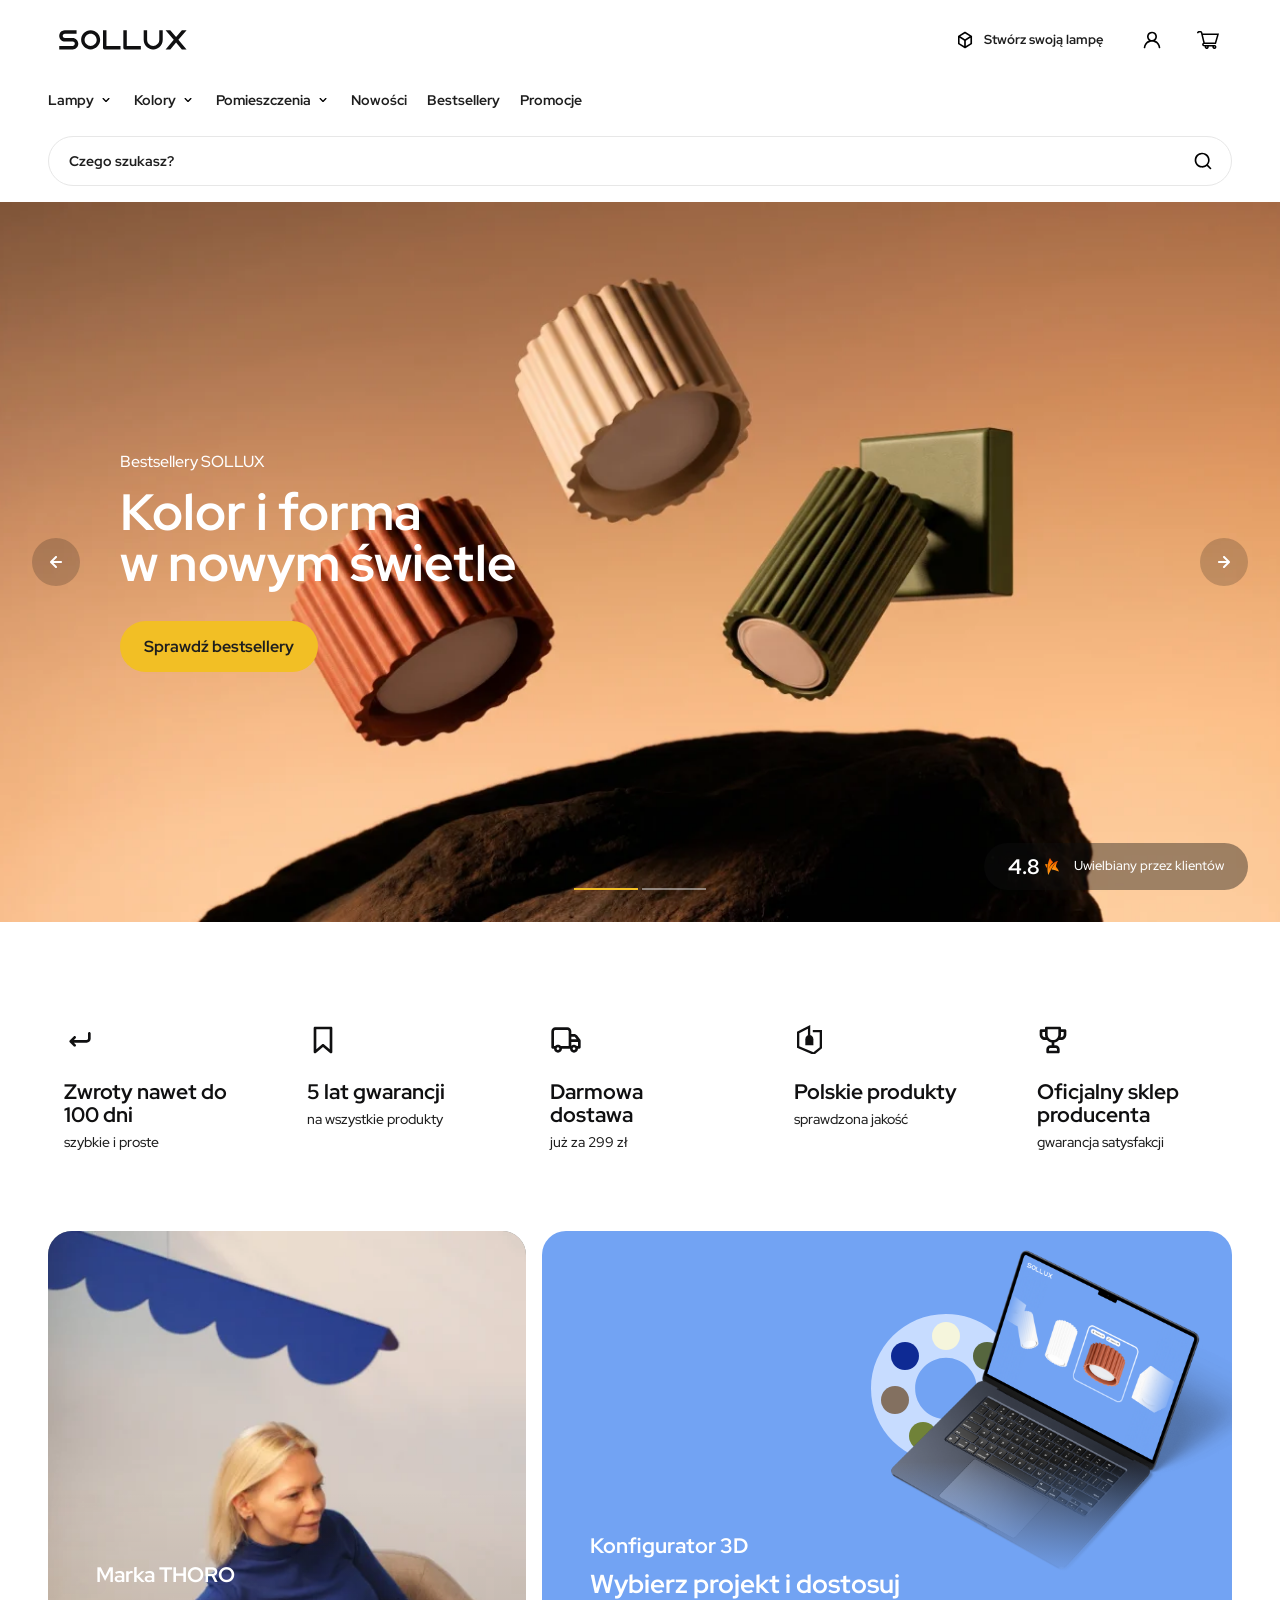
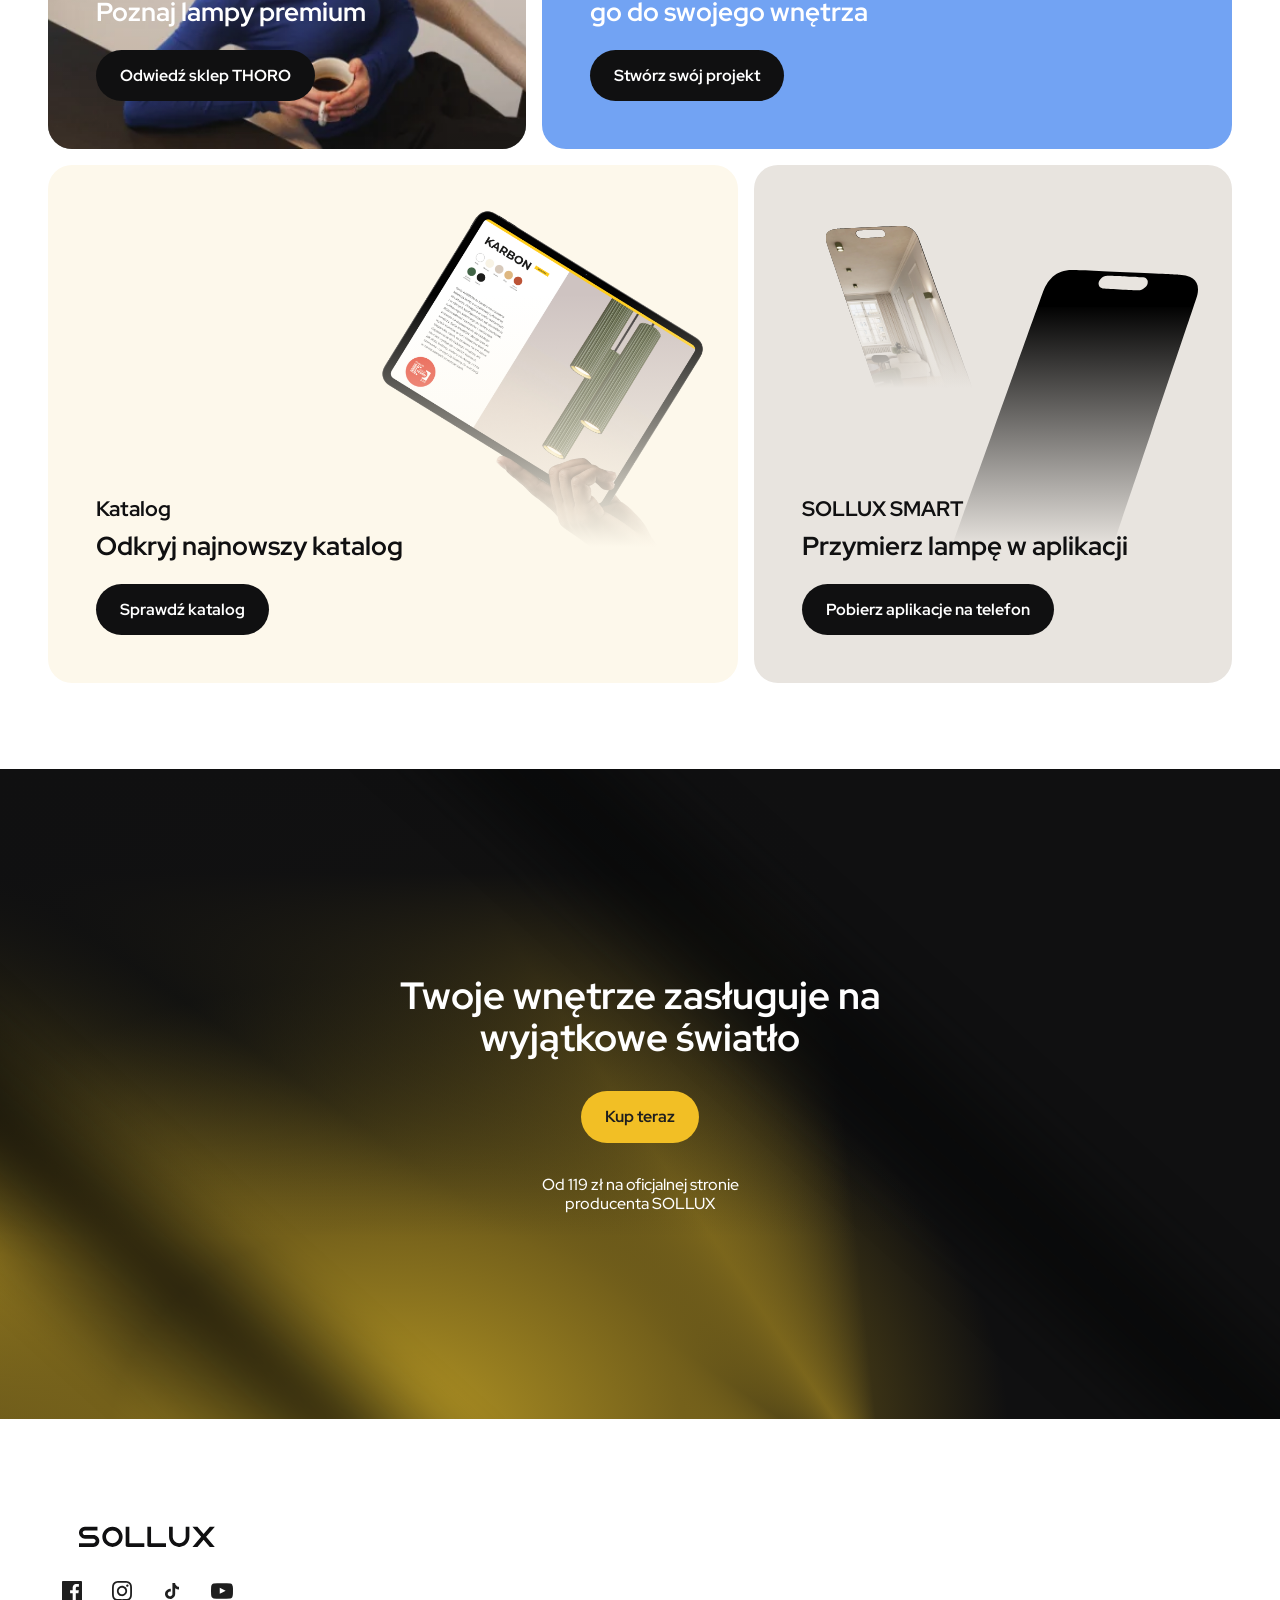
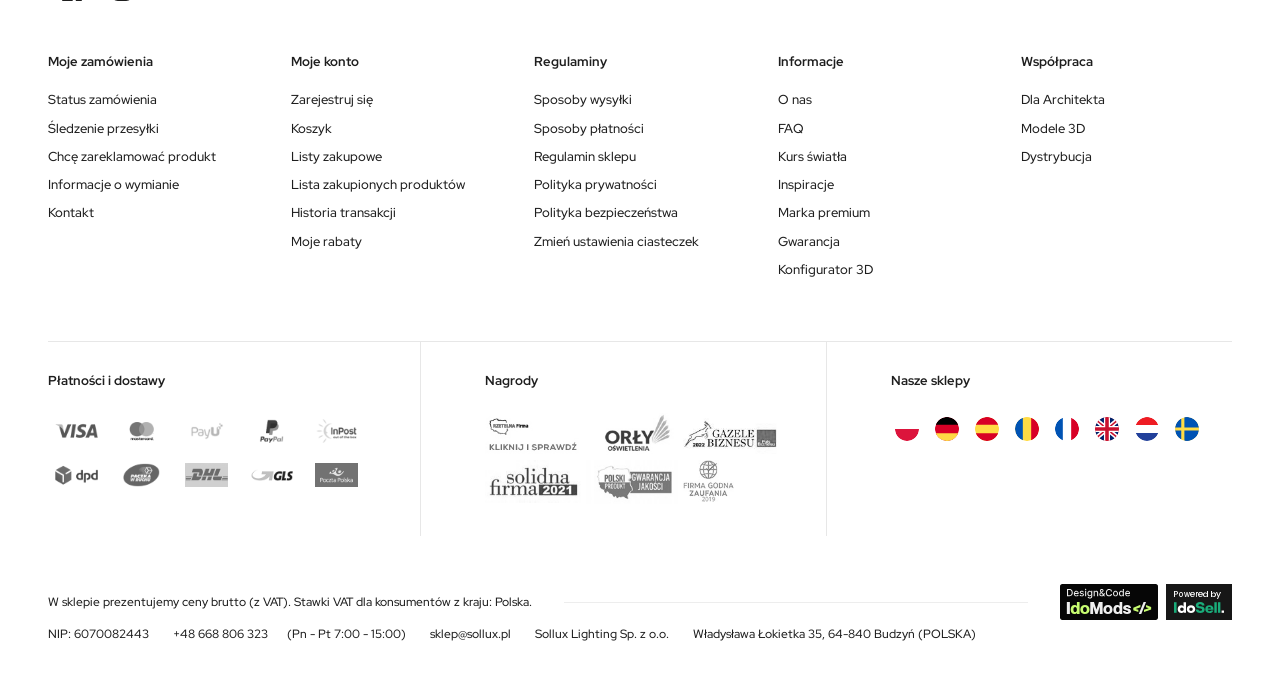
==== index.html @ 037372f9 "Implement phase 2" ====
<!doctype html>
<html lang="pl">
<head>
  <meta charset="utf-8">
  <meta name="viewport" content="width=device-width, initial-scale=1">
  <meta name="description" content="Odkryj lampy SOLLUX: kolor, forma i światło do Twojego wnętrza. Poznaj bestsellery, konfigurator 3D, najnowszy katalog i aplikację SOLLUX SMART.">
  <meta name="theme-color" content="#F2BF25">
  <link rel="icon" href="assets/icons/sollux-dark.svg" type="image/svg+xml">
  <title>SOLLUX — Kolor i forma w nowym świetle</title>
  <link rel="preload" href="assets/fonts/red-hat-display-latin.woff2" as="font" type="font/woff2" crossorigin>
  <link rel="stylesheet" href="assets/fonts/red-hat-display.css">
  <link rel="stylesheet" href="styles/tokens.css">
  <link rel="stylesheet" href="styles/main.css">
</head>
<body>
  <a class="skip-link" href="#main">Przejdź do treści</a>
  <header class="site-header" data-figma-node="1:533">
    <div class="container header-inner">
      <a class="brand" href="https://sollux.pl/" aria-label="SOLLUX — strona główna"><img src="assets/icons/sollux-light.svg" width="150" height="48" alt="" class="brand-light" loading="eager" decoding="async" data-figma-node="1:536"><img src="assets/icons/sollux-dark.svg" width="160" height="44" alt="" class="brand-dark" loading="eager" decoding="async" data-figma-node="1:712"></a>
      <nav class="primary-nav" aria-label="Nawigacja główna"><ul>
        <li><a href="https://sollux.pl/pl/menu/lampy-1727" data-destination="lamps">Lampy <span class="icon " aria-hidden="true"><img src="assets/icons/angle-down.svg" width="16" height="16" alt="" loading="eager" decoding="async" data-figma-node="1:548 1:553 1:558"></span></a></li><li><a href="https://sollux.pl/pl/menu/lampy-1727?filter_traits[21]=11086,11076,24,14336,14325,25,14303,852,23,14316,14164,768,11333,1246" data-destination="colors">Kolory <span class="icon " aria-hidden="true"><img src="assets/icons/angle-down.svg" width="16" height="16" alt="" loading="eager" decoding="async" data-figma-node="1:548 1:553 1:558"></span></a></li><li><a href="https://sollux.pl/pl/menu/pomieszczenia-160" data-destination="rooms">Pomieszczenia <span class="icon " aria-hidden="true"><img src="assets/icons/angle-down.svg" width="16" height="16" alt="" loading="eager" decoding="async" data-figma-node="1:548 1:553 1:558"></span></a></li><li><a href="https://sollux.pl/pl/menu/nowosci-188" data-destination="new">Nowości</a></li><li><a href="https://sollux.pl/pl/menu/bestsellery-827" data-destination="bestsellers">Bestsellery</a></li><li><span class="unresolved-label " data-unresolved-destination="promotions">Promocje</span></li>
      </ul></nav>
      <form class="search-form" role="search" action="https://sollux.pl/pl/search" method="get">
        <label class="visually-hidden" for="product-search">Czego szukasz?</label><input id="product-search" type="search" name="text" placeholder="Czego szukasz?" required><button type="submit" aria-label="Szukaj produktów"><span class="icon " aria-hidden="true"><img src="assets/icons/search.svg" width="20" height="20" alt="" loading="eager" decoding="async" data-figma-node="1:572"></span></button>
      </form>
      <div class="header-actions"><a href="https://sollux.pl/konfigurator" class="configurator-link" data-destination="configurator"><span class="icon " aria-hidden="true"><img src="assets/icons/configurator.svg" width="20" height="20" alt="" loading="eager" decoding="async" data-figma-node="1:576"></span><span>Stwórz swoją lampę</span></a><a href="https://sollux.pl/pl/login.html" class="utility-link" data-destination="account"><span class="icon " aria-hidden="true"><img src="assets/icons/account.svg" width="24" height="24" alt="" loading="eager" decoding="async" data-figma-node="1:580"></span><span class="visually-hidden">Moje konto</span></a><a href="https://sollux.pl/pl/basketedit.html" class="utility-link" data-destination="cart"><span class="cart-icon" aria-hidden="true"><img src="assets/icons/cart-artwork.svg" width="22.4189" height="18.965" alt="" loading="eager" decoding="async" data-figma-node="1:591"></span><span class="visually-hidden">Koszyk</span></a></div>
    </div>
  </header>
  <main id="main" tabindex="-1">
    <section class="hero" aria-labelledby="hero-title" data-figma-node="1:506">
      <picture class="hero-image"><source type="image/webp" srcset="assets/images/hero-bestsellers-480.webp 480w, assets/images/hero-bestsellers-640.webp 640w, assets/images/hero-bestsellers-960.webp 960w, assets/images/hero-bestsellers-1280.webp 1280w, assets/images/hero-bestsellers-1600.webp 1600w, assets/images/hero-bestsellers-1920.webp 1920w" sizes="100vw"><img src="assets/images/hero-bestsellers-1920.jpg" srcset="assets/images/hero-bestsellers-480.jpg 480w, assets/images/hero-bestsellers-640.jpg 640w, assets/images/hero-bestsellers-960.jpg 960w, assets/images/hero-bestsellers-1280.jpg 1280w, assets/images/hero-bestsellers-1600.jpg 1600w, assets/images/hero-bestsellers-1920.jpg 1920w" sizes="100vw" width="1920" height="1072" alt="" loading="eager" fetchpriority="high" decoding="async" data-figma-node="1:506"></picture>
      <div class="container hero-content"><p class="hero-eyebrow">Bestsellery SOLLUX</p><h1 id="hero-title">Kolor i forma<br> w nowym świetle</h1><a href="https://sollux.pl/pl/menu/bestsellery-827" class="button button-yellow" data-destination="bestsellers">Sprawdź bestsellery</a></div>
      <div class="hero-arrow hero-arrow-left" aria-hidden="true"><span class="icon " aria-hidden="true"><img src="assets/icons/arrow-left.svg" width="24" height="24" alt="" loading="eager" decoding="async" data-figma-node="1:518"></span></div><div class="hero-arrow hero-arrow-right" aria-hidden="true"><span class="icon " aria-hidden="true"><img src="assets/icons/arrow-right.svg" width="24" height="24" alt="" loading="eager" decoding="async" data-figma-node="1:515"></span></div>
      <div class="hero-progress" aria-hidden="true"><span class="active"></span><span></span></div>
      <p class="review-badge" data-figma-node="1:524"><strong>4.8</strong><span class="icon " aria-hidden="true"><img src="assets/icons/review-star.svg" width="14.1667" height="16.6667" alt="" loading="eager" decoding="async" data-figma-node="1:528"></span><span>Uwielbiany przez klientów</span></p>
    </section>
    <section class="showcase" aria-labelledby="showcase-title" data-figma-node="1:593">
      <div class="container"><h2 id="showcase-title" class="visually-hidden">Odkryj świat SOLLUX</h2><ul class="benefits" aria-label="Dlaczego SOLLUX"><li class="benefit" data-figma-node="1:596"><span class="icon benefit-icon" aria-hidden="true"><img src="assets/icons/benefit-returns.svg" width="32" height="32" alt="" loading="eager" decoding="async" data-figma-node="1:597"></span><div><h3>Zwroty nawet do 100 dni</h3><p>szybkie i proste</p></div></li>
<li class="benefit" data-figma-node="1:602"><span class="icon benefit-icon" aria-hidden="true"><img src="assets/icons/benefit-warranty.svg" width="32" height="32" alt="" loading="eager" decoding="async" data-figma-node="1:603"></span><div><h3>5 lat gwarancji</h3><p>na wszystkie produkty</p></div></li>
<li class="benefit" data-figma-node="1:608"><span class="icon benefit-icon" aria-hidden="true"><img src="assets/icons/benefit-delivery.svg" width="32" height="32" alt="" loading="eager" decoding="async" data-figma-node="1:609"></span><div><h3>Darmowa dostawa</h3><p>już za 299 zł</p></div></li>
<li class="benefit" data-figma-node="1:614"><span class="benefit-icon polish-icon" aria-hidden="true"><img src="assets/icons/benefit-polish-artwork.svg" width="25.6667" height="29.3335" alt="" loading="lazy" decoding="async" data-figma-node="1:619"></span><div><h3>Polskie produkty</h3><p>sprawdzona jakość</p></div></li>
<li class="benefit" data-figma-node="1:625"><span class="icon benefit-icon" aria-hidden="true"><img src="assets/icons/benefit-official.svg" width="32" height="32" alt="" loading="eager" decoding="async" data-figma-node="1:626"></span><div><h3>Oficjalny sklep producenta</h3><p>gwarancja satysfakcji</p></div></li></ul><div class="promo-grid"><div class="promo-row"><article class="promo-card card-thoro" data-figma-node="1:633"><div class="card-media" aria-hidden="true"><picture><source type="image/webp" srcset="assets/images/thoro-480.webp 480w, assets/images/thoro-640.webp 640w, assets/images/thoro-960.webp 960w" sizes="(min-width: 1696px) 648px, (min-width: 1200px) calc((100vw - 112px) * 0.4091), (min-width: 700px) calc((100vw - 64px) / 2), calc(100vw - 32px)"><img src="assets/images/thoro-960.jpg" srcset="assets/images/thoro-480.jpg 480w, assets/images/thoro-640.jpg 640w, assets/images/thoro-960.jpg 960w" sizes="(min-width: 1696px) 648px, (min-width: 1200px) calc((100vw - 112px) * 0.4091), (min-width: 700px) calc((100vw - 64px) / 2), calc(100vw - 32px)" width="960" height="960" alt="" loading="lazy" decoding="async" data-figma-node="1:633"></picture></div><div class="card-copy"><p class="eyebrow">Marka THORO</p><h3>Poznaj lampy premium</h3><a href="https://thoro.pl/" class="button button-dark" data-destination="thoro">Odwiedź sklep THORO</a></div></article>
<article class="promo-card card-configurator" data-figma-node="1:640"><div class="card-media" aria-hidden="true"><div class="artboard artboard-wide" data-figma-node="1:641"><div class="art-box" style="left:44.123931623931625%;top:1.9305019305019304%;width:52.13675213675214%;height:89.57528957528957%;"><div class="art-box" style="left:6.88954918032787%;top:22.01530172413793%;width:41.524180327868855%;height:43.67198275862069%;"><img src="assets/icons/configurator-palette.svg" width="202.638" height="202.638" alt="" class="art-image" loading="lazy" decoding="async" data-figma-node="1:644"></div><div class="art-box" style="left:23.797131147540988%;top:24.43318965517241%;width:7.729508196721311%;height:8.129310344827587%;border-radius:50%;background:#f5f5dc"></div><div class="art-box" style="left:35.209016393442624%;top:30.21551724137931%;width:7.729508196721311%;height:8.129310344827587%;border-radius:50%;background:#56663e"></div><div class="art-box" style="left:38.02868852459016%;top:43.20474137931035%;width:7.729508196721311%;height:8.129310344827587%;border-radius:50%;background:#3f4f8b"></div><div class="art-box" style="left:30.131147540983612%;top:53.62068965517241%;width:7.729508196721311%;height:8.129310344827587%;border-radius:50%;background:#beada3"></div><div class="art-box" style="left:17.46311475409836%;top:53.62068965517241%;width:7.729508196721311%;height:8.129310344827587%;border-radius:50%;background:#708238"></div><div class="art-box" style="left:9.563524590163935%;top:43.20474137931035%;width:7.729508196721311%;height:8.129310344827587%;border-radius:50%;background:#837060"></div><div class="art-box" style="left:12.385245901639344%;top:30.21551724137931%;width:7.729508196721311%;height:8.129310344827587%;border-radius:50%;background:#0e2a94"></div><div class="art-box" style="left:-15.777663934426231%;top:-6.465948275862068%;width:143.62909836065575%;height:113.08275862068965%;"><img src="assets/images/configurator-laptop.png" width="3000" height="2250" alt="" class="art-image" loading="lazy" decoding="async" data-figma-node="1:661"></div><div class="art-box" style="left:4.918032786885246%;top:65.73275862068965%;width:95.08196721311475%;height:34.26724137931034%;background:linear-gradient(to bottom,rgba(114,163,243,.01),#72a3f3)"></div></div></div></div><div class="card-copy"><p class="eyebrow">Konfigurator 3D</p><h3>Wybierz projekt i dostosuj<br class="desktop-break"> go do swojego wnętrza</h3><a href="https://sollux.pl/konfigurator" class="button button-dark" data-destination="configurator">Stwórz swój projekt</a></div></article></div><div class="promo-row promo-row-reversed"><article class="promo-card card-catalogue" data-figma-node="1:670"><div class="card-media" aria-hidden="true"><div class="artboard artboard-wide" data-figma-node="1:671"><div class="art-box" style="left:45.2991452991453%;top:10.424710424710424%;width:52.13675213675214%;height:89.57528957528957%;overflow:hidden"><div class="art-box" style="left:-22.131147540983605%;top:-10.344827586206897%;width:149.09180327868853%;height:117.4946120689655%;"><img src="assets/images/catalogue-tablet.png" width="4000" height="3000" alt="" class="art-image" loading="lazy" decoding="async" data-figma-node="1:672"></div><div class="art-box" style="left:4.918032786885246%;top:26.72413793103448%;width:95.08196721311475%;height:73.27586206896551%;background:linear-gradient(to bottom,rgba(253,248,235,.01),#fdf8eb)"></div></div></div></div><div class="card-copy"><p class="eyebrow">Katalog</p><h3>Odkryj najnowszy katalog</h3><a href="https://sollux-lighting.com/uploads/sollux_katalog.pdf" class="button button-dark" data-destination="catalogue">Sprawdź katalog</a></div></article>
<article class="promo-card card-smart" data-figma-node="1:680"><div class="card-media" aria-hidden="true"><div class="artboard artboard-narrow" data-figma-node="1:681 1:691"><div class="art-box" style="left:12.191358024691358%;top:13.8996138996139%;width:35.49382716049383%;height:44.5945945945946%;overflow:hidden"><div class="art-box" style="inset:2.6% 0 -25.14% 3.04%;"><div class="mirrored"><img src="assets/images/smart-phone-frame.png" width="969" height="1230" alt="" class="art-image" loading="lazy" decoding="async" data-figma-node="1:683 1:693"></div></div><div class="art-box" style="inset:4.59% 2.49% -19.05% 7.98%;"><div class="mirrored"><img src="assets/icons/smart-back-device.svg" width="205.928" height="264.39" alt="" class="art-image" loading="lazy" decoding="async" data-figma-node="1:685"></div></div><div class="art-box" style="inset:4.11% .14% -19.84% 5.76%;"><div class="mirrored"><div class="screen-mask" style="mask-image:url(assets/icons/smart-back-screen-mask.svg);mask-position:48.4824% 37.6674%;mask-size:95.149% 98.8987%"><img src="assets/images/smart-screen-back.png" width="433" height="535" alt="" class="art-image" loading="lazy" decoding="async" data-figma-node="1:689"></div></div></div><div class="art-box" style="left:0%;top:39.82683982683983%;width:100%;height:60.17316017316018%;background:linear-gradient(to bottom,rgba(232,228,223,.01),#e8e4df)"></div></div><div class="art-box" style="left:33.95061728395062%;top:18.725868725868725%;width:64.6604938271605%;height:81.27413127413128%;overflow:hidden"><div class="art-box" style="inset:9.03% 4.27% -21.22% 6.92%;"><img src="assets/images/smart-phone-frame.png" width="969" height="1230" alt="" class="art-image" loading="lazy" decoding="async" data-figma-node="1:683 1:693"></div><div class="art-box" style="inset:10.85% 8.79% -15.64% 9.2%;"><img src="assets/icons/smart-front-device.svg" width="343.613" height="441.165" alt="" class="art-image" loading="lazy" decoding="async" data-figma-node="1:695"></div><div class="art-box" style="inset:10.41% 6.76% -16.37% 7.05%;"><div class="screen-mask" style="mask-image:url(assets/icons/smart-front-screen-mask.svg);mask-position:51.5223% 37.6662%;mask-size:95.1489% 98.8987%"><img src="assets/images/smart-screen-front.png" width="723" height="893" alt="" class="art-image" loading="lazy" decoding="async" data-figma-node="1:699"></div></div><div class="art-box" style="left:3.579952267303103%;top:22.802850356294538%;width:92.12410501193318%;height:77.19714964370546%;background:linear-gradient(to bottom,rgba(232,228,223,.01),#e8e4df)"></div></div></div></div><div class="card-copy"><p class="eyebrow">SOLLUX SMART</p><h3>Przymierz lampę w aplikacji</h3><a href="https://sollux.pl/pl/blog/nie-wiesz-czy-konkretna-lampa-bedzie-pasowac-do-twojego-wnetrza-sprawdz-to-za-darmo-z-aplikacja-sollux-smart" class="button button-dark" data-destination="smart">Pobierz aplikacje na telefon</a></div></article></div></div></div>
    </section>
    <section class="light-section" aria-labelledby="light-title" data-figma-node="1:707">
      <div class="light-background" aria-hidden="true"></div>
      <div class="light-content"><h2 id="light-title">Twoje wnętrze zasługuje na<br class="desktop-break"> wyjątkowe światło</h2><a href="https://sollux.pl/pl/menu/lampy-1727" class="button button-yellow" data-destination="buy-now">Kup teraz</a><p>Od 119 zł na oficjalnej stronie<br> producenta SOLLUX</p></div>
    </section>
  </main>
  <footer class="site-footer" data-figma-node="1:708">
    <div class="footer-top container"><div class="footer-brand"><a href="https://sollux.pl/" data-destination="home"><img src="assets/icons/sollux-dark.svg" width="160" height="44" alt="SOLLUX" loading="lazy" decoding="async" data-figma-node="1:712"></a><div class="socials" aria-label="SOLLUX w mediach społecznościowych"><a href="https://www.facebook.com/solluxlighting1/" class="social-link" data-destination="facebook"><span class="icon " aria-hidden="true"><img src="assets/icons/social-facebook.svg" width="24" height="24" alt="" loading="eager" decoding="async" data-figma-node="1:722"></span></a><a href="https://www.instagram.com/sollux_lighting/" class="social-link" data-destination="instagram"><span class="icon " aria-hidden="true"><img src="assets/icons/social-instagram.svg" width="24" height="24" alt="" loading="eager" decoding="async" data-figma-node="1:725"></span></a><span class="social-link" role="img" aria-label="TikTok" data-unresolved-destination="tiktok"><span class="tiktok-icon" aria-hidden="true"><img src="assets/icons/social-tiktok-artwork.svg" width="14" height="15.9984" alt="" loading="lazy" decoding="async" data-figma-node="1:732"></span></span><a href="https://www.youtube.com/@solluxlighting6441" class="social-link" data-destination="youtube"><span class="icon " aria-hidden="true"><img src="assets/icons/social-youtube.svg" width="24" height="24" alt="" loading="eager" decoding="async" data-figma-node="1:735"></span></a></div></div><div class="footer-links"><section class="footer-group"><h2 id="footer-heading-0">Moje zamówienia</h2><ul aria-labelledby="footer-heading-0"><li><a href="https://sollux.pl/pl/order-open.html" data-destination="order-status">Status zamówienia</a></li><li><a href="https://sollux.pl/pl/order-open.html" data-destination="tracking">Śledzenie przesyłki</a></li><li><a href="https://sollux.pl/pl/rma-open.html" data-destination="complaint">Chcę zareklamować produkt</a></li><li><a href="https://sollux.pl/pl/client-orders.html?display=returns&amp;exchange=true" data-destination="exchange">Informacje o wymianie</a></li><li><a href="https://sollux.pl/pl/contact" data-destination="contact">Kontakt</a></li></ul></section>
<section class="footer-group"><h2 id="footer-heading-1">Moje konto</h2><ul aria-labelledby="footer-heading-1"><li><a href="https://sollux.pl/pl/client-new.html?register" data-destination="register">Zarejestruj się</a></li><li><a href="https://sollux.pl/pl/basketedit.html" data-destination="cart">Koszyk</a></li><li><a href="https://sollux.pl/pl/shoppinglist" data-destination="shopping-list">Listy zakupowe</a></li><li><a href="https://sollux.pl/pl/products-bought.html" data-destination="products-bought">Lista zakupionych produktów</a></li><li><a href="https://sollux.pl/pl/client-orders.html" data-destination="transactions">Historia transakcji</a></li><li><a href="https://sollux.pl/pl/client-rebate.html" data-destination="discounts">Moje rabaty</a></li></ul></section>
<section class="footer-group"><h2 id="footer-heading-2">Regulaminy</h2><ul aria-labelledby="footer-heading-2"><li><a href="https://sollux.pl/pl/delivery" data-destination="shipping">Sposoby wysyłki</a></li><li><a href="https://sollux.pl/pl/payments" data-destination="payments">Sposoby płatności</a></li><li><a href="https://sollux.pl/pl/terms" data-destination="terms">Regulamin sklepu</a></li><li><a href="https://sollux.pl/pl/privacy-and-cookie-notice" data-destination="privacy">Polityka prywatności</a></li><li><span class="unresolved-label " data-unresolved-destination="security">Polityka bezpieczeństwa</span></li><li><details class="cookie-settings"><summary>Zmień ustawienia ciasteczek</summary><div class="cookie-copy"><p>Ta strona nie zapisuje opcjonalnych plików cookie.</p><p>Informacje o plikach cookie w sklepie SOLLUX znajdziesz w <a href="https://sollux.pl/pl/privacy-and-cookie-notice" data-destination="privacy">polityce prywatności sklepu</a>.</p></div></details></li></ul></section>
<section class="footer-group"><h2 id="footer-heading-3">Informacje</h2><ul aria-labelledby="footer-heading-3"><li><a href="https://sollux-lighting.com/pl/o-firmie/" data-destination="about">O nas</a></li><li><a href="https://sollux.pl/pl/info/faq-39" data-destination="faq">FAQ</a></li><li><span class="unresolved-label " data-unresolved-destination="light-course">Kurs światła</span></li><li><a href="https://sollux.pl/pl/blog" data-destination="inspiration">Inspiracje</a></li><li><a href="https://thoro.pl/" data-destination="premium">Marka premium</a></li><li><a href="https://sollux.pl/pl/terms/gwarancja-38.html" data-destination="warranty">Gwarancja</a></li><li><a href="https://sollux.pl/konfigurator" data-destination="configurator">Konfigurator 3D</a></li></ul></section>
<section class="footer-group"><h2 id="footer-heading-4">Współpraca</h2><ul aria-labelledby="footer-heading-4"><li><a href="https://sollux-lighting.com/wspolpraca/klub-architekta/" data-destination="architect">Dla Architekta</a></li><li><a href="https://sollux.cloud.arlity.com/architect_zone/product?" data-destination="models">Modele 3D</a></li><li><a href="https://sollux-lighting.com/pl/" data-destination="distribution">Dystrybucja</a></li></ul></section></div></div>
    <div class="footer-bottom container"><section class="footer-panel"><h2>Płatności i dostawy</h2><ul class="payment-logos" aria-label="Płatności i dostawy"><li><img src="assets/images/payments/payment-01.png" width="114" height="64" alt="Visa" loading="lazy" decoding="async" data-figma-node="1:841"></li><li><img src="assets/images/payments/payment-02.png" width="114" height="64" alt="Mastercard" loading="lazy" decoding="async" data-figma-node="1:844"></li><li><img src="assets/images/payments/payment-03.png" width="114" height="64" alt="PayU" loading="lazy" decoding="async" data-figma-node="1:847"></li><li><img src="assets/images/payments/payment-04.png" width="114" height="64" alt="PayPal" loading="lazy" decoding="async" data-figma-node="1:850"></li><li><img src="assets/images/payments/payment-05.png" width="114" height="64" alt="InPost" loading="lazy" decoding="async" data-figma-node="1:853"></li><li><img src="assets/images/payments/payment-06.png" width="114" height="64" alt="DPD" loading="lazy" decoding="async" data-figma-node="1:856"></li><li><img src="assets/images/payments/payment-07.png" width="114" height="64" alt="Paczka w Ruchu" loading="lazy" decoding="async" data-figma-node="1:859"></li><li><img src="assets/images/payments/payment-08.png" width="114" height="64" alt="DHL" loading="lazy" decoding="async" data-figma-node="1:862"></li><li><img src="assets/images/payments/payment-09.png" width="114" height="64" alt="GLS" loading="lazy" decoding="async" data-figma-node="1:865"></li><li><img src="assets/images/payments/payment-10.png" width="114" height="64" alt="Poczta Polska" loading="lazy" decoding="async" data-figma-node="1:868"></li></ul></section><section class="footer-panel"><h2>Nagrody</h2><ul class="award-logos" aria-label="Nagrody i wyróżnienia"><li><img src="assets/images/awards/dg-icon.png" width="148" height="69" alt="Rzetelna Firma" loading="lazy" decoding="async" data-figma-node="1:872"></li><li><img src="assets/images/awards/orly-oswietlenia.png" width="145" height="66" alt="Orły Oświetlenia" loading="lazy" decoding="async" data-figma-node="1:873"></li><li><img src="assets/images/awards/e-gazele-biznesu.png" width="145" height="66" alt="Gazele Biznesu" loading="lazy" decoding="async" data-figma-node="1:874"></li><li><img src="assets/images/awards/solidna-firma.png" width="145" height="66" alt="Solidna Firma" loading="lazy" decoding="async" data-figma-node="1:875"></li><li><img src="assets/images/awards/polska-gwarancja-jakosci.png" width="145" height="66" alt="Polska Gwarancja Jakości" loading="lazy" decoding="async" data-figma-node="1:876"></li><li><img src="assets/images/awards/firma-godna-zaufania.png" width="79" height="66" alt="Firma Godna Zaufania" loading="lazy" decoding="async" data-figma-node="1:877"></li></ul></section><section class="footer-panel"><h2>Nasze sklepy</h2><ul class="country-flags" aria-label="Sklepy SOLLUX w Europie"><li><a href="https://sollux.pl/" class="country-link" data-destination="shop-pl"><img src="assets/icons/flags/flag-01.svg" width="24" height="24" alt="Polska" loading="lazy" decoding="async" data-figma-node="1:883"></a></li><li><a href="https://sollux-lampen.de/" class="country-link" data-destination="shop-de"><img src="assets/icons/flags/flag-02.svg" width="24" height="24" alt="Deutschland" loading="lazy" decoding="async" data-figma-node="1:888"></a></li><li><a href="https://sollux-lamparas.es/" class="country-link" data-destination="shop-es"><img src="assets/icons/flags/flag-03.svg" width="24" height="24" alt="España" loading="lazy" decoding="async" data-figma-node="1:895"></a></li><li><a href="https://sollux-lampi.ro/" class="country-link" data-destination="shop-ro"><img src="assets/icons/flags/flag-04.svg" width="24" height="24" alt="România" loading="lazy" decoding="async" data-figma-node="1:902"></a></li><li><a href="https://sollux.fr/" class="country-link" data-destination="shop-fr"><img src="assets/icons/flags/flag-05.svg" width="24" height="24" alt="France" loading="lazy" decoding="async" data-figma-node="1:908"></a></li><li><a href="https://sollux-lamps.co.uk/" class="country-link" data-destination="shop-gb"><img src="assets/icons/flags/flag-06.svg" width="24" height="24" alt="United Kingdom" loading="lazy" decoding="async" data-figma-node="1:914"></a></li><li><a href="https://sollux-lampen.nl/" class="country-link" data-destination="shop-nl"><img src="assets/icons/flags/flag-07.svg" width="24" height="24" alt="Nederland" loading="lazy" decoding="async" data-figma-node="1:934"></a></li><li><a href="https://sollux-lampor.se/" class="country-link" data-destination="shop-se"><img src="assets/icons/flags/flag-08.svg" width="24" height="24" alt="Sverige" loading="lazy" decoding="async" data-figma-node="1:940"></a></li></ul></section></div>
    <div class="footer-caption container"><div class="vat-row"><p>W sklepie prezentujemy ceny brutto (z VAT). Stawki VAT dla konsumentów z kraju: Polska.</p><span class="caption-rule" aria-hidden="true"><img src="assets/icons/footer-divider.svg" width="891" height="1" alt="" loading="lazy" decoding="async" data-figma-node="1:950"></span><div class="partner-marks"><img src="assets/icons/partner-idomods.svg" width="98" height="36" alt="Design &amp; Code — IdoMods" loading="lazy" decoding="async" data-figma-node="1:952"><span class="idosell-mark" role="img" aria-label="Powered by IdoSell" data-figma-node="1:967"><span aria-hidden="true"><div class="art-box" style="inset:0 -0.28% 0 0.4%;"><img src="assets/icons/partner-idosell-part-01.svg" width="65.9214" height="36" alt="" class="art-image" loading="lazy" decoding="async" data-figma-node="1:968"></div><div class="art-box" style="inset:19.76% 81.37% 64.58% 12.55%;"><img src="assets/icons/partner-idosell-part-02.svg" width="4.01496" height="5.63516" alt="" class="art-image" loading="lazy" decoding="async" data-figma-node="1:969"></div><div class="art-box" style="inset:22.8% 73.68% 64.38% 19.28%;"><img src="assets/icons/partner-idosell-part-03.svg" width="4.643" height="4.61347" alt="" class="art-image" loading="lazy" decoding="async" data-figma-node="1:970"></div><div class="art-box" style="inset:23.01% 63.26% 64.58% 26.66%;"><img src="assets/icons/partner-idosell-part-04.svg" width="6.65004" height="4.4676" alt="" class="art-image" loading="lazy" decoding="async" data-figma-node="1:971"></div><div class="art-box" style="inset:22.8% 56.12% 64.38% 37.08%;"><img src="assets/icons/partner-idosell-part-05.svg" width="4.48533" height="4.61347" alt="" class="art-image" loading="lazy" decoding="async" data-figma-node="1:972"></div><div class="art-box" style="inset:22.8% 51.48% 64.58% 45.03%;"><img src="assets/icons/partner-idosell-part-06.svg" width="2.30546" height="4.54057" alt="" class="art-image" loading="lazy" decoding="async" data-figma-node="1:973"></div><div class="art-box" style="inset:22.8% 44.09% 64.38% 49.11%;"><img src="assets/icons/partner-idosell-part-07.svg" width="4.48621" height="4.61347" alt="" class="art-image" loading="lazy" decoding="async" data-figma-node="1:974"></div><div class="art-box" style="inset:18.75% 36.33% 64.38% 56.58%;"><img src="assets/icons/partner-idosell-part-08.svg" width="4.67597" height="6.07293" alt="" class="art-image" loading="lazy" decoding="async" data-figma-node="1:975"></div><div class="art-box" style="inset:18.75% 24.63% 64.38% 68.29%;"><img src="assets/icons/partner-idosell-part-09.svg" width="4.66795" height="6.07293" alt="" class="art-image" loading="lazy" decoding="async" data-figma-node="1:976"></div><div class="art-box" style="inset:23.01% 17.26% 58.75% 75.71%;"><img src="assets/icons/partner-idosell-part-10.svg" width="4.63499" height="6.56757" alt="" class="art-image" loading="lazy" decoding="async" data-figma-node="1:977"></div><div class="art-box" style="inset:48.75% 11.58% 18.74% 12.55%;mask-image:url(assets/icons/partner-idosell-wordmark-mask.svg);mask-repeat:no-repeat;mask-position:0 -.002px;mask-size:50.073px 11.7px"><img src="assets/icons/partner-idosell-wordmark.svg" width="50.0727" height="11.702" alt="" class="art-image" loading="lazy" decoding="async" data-figma-node="1:981"></div></span></span></div></div><address class="shop-contact"><span>NIP: 6070082443</span><span><a href="tel:+48668806323" data-destination="phone">+48 668 806 323</a> <span class="opening-hours">(Pn - Pt 7:00 - 15:00)</span></span><a href="mailto:sklep@sollux.pl" data-destination="email">sklep@sollux.pl</a><span>Sollux Lighting Sp. z o.o.</span><span>Władysława Łokietka 35, 64-840 Budzyń (POLSKA)</span></address></div>
  </footer>
</body>
</html>
---- assets/fonts/red-hat-display.css ----
/* latin-ext */
@font-face {
  font-family: 'Red Hat Display';
  font-style: normal;
  font-weight: 500;
  font-display: swap;
  src: url(./red-hat-display-latin-ext.woff2) format('woff2');
  unicode-range: U+0100-02BA, U+02BD-02C5, U+02C7-02CC, U+02CE-02D7, U+02DD-02FF, U+0304, U+0308, U+0329, U+1D00-1DBF, U+1E00-1E9F, U+1EF2-1EFF, U+2020, U+20A0-20AB, U+20AD-20C4, U+2113, U+2C60-2C7F, U+A720-A7FF;
}
/* latin */
@font-face {
  font-family: 'Red Hat Display';
  font-style: normal;
  font-weight: 500;
  font-display: swap;
  src: url(./red-hat-display-latin.woff2) format('woff2');
  unicode-range: U+0000-00FF, U+0131, U+0152-0153, U+02BB-02BC, U+02C6, U+02DA, U+02DC, U+0304, U+0308, U+0329, U+2000-206F, U+20AC, U+2122, U+2191, U+2193, U+2212, U+2215, U+FEFF, U+FFFD;
}
/* latin-ext */
@font-face {
  font-family: 'Red Hat Display';
  font-style: normal;
  font-weight: 700;
  font-display: swap;
  src: url(./red-hat-display-latin-ext.woff2) format('woff2');
  unicode-range: U+0100-02BA, U+02BD-02C5, U+02C7-02CC, U+02CE-02D7, U+02DD-02FF, U+0304, U+0308, U+0329, U+1D00-1DBF, U+1E00-1E9F, U+1EF2-1EFF, U+2020, U+20A0-20AB, U+20AD-20C4, U+2113, U+2C60-2C7F, U+A720-A7FF;
}
/* latin */
@font-face {
  font-family: 'Red Hat Display';
  font-style: normal;
  font-weight: 700;
  font-display: swap;
  src: url(./red-hat-display-latin.woff2) format('woff2');
  unicode-range: U+0000-00FF, U+0131, U+0152-0153, U+02BB-02BC, U+02C6, U+02DA, U+02DC, U+0304, U+0308, U+0329, U+2000-206F, U+20AC, U+2122, U+2191, U+2193, U+2212, U+2215, U+FEFF, U+FFFD;
}
---- styles/tokens.css ----
:root {
  --color-yellow: #f2bf25;
  --color-ink: #101011;
  --color-text: #1e1e1e;
  --color-hover: #4a4a4a;
  --color-border: #e7e7e7;
  --color-blue: #72a3f3;
  --color-cream: #fdf8eb;
  --color-neutral: #e8e4df;
  --content-max: 100rem;
  --gutter: 1rem;
  --radius-card: 1.5rem;
  --font-family: 'Red Hat Display', Arial, sans-serif;
  --motion-button: 200ms;
  --motion-header: 250ms;
  --motion-card: 500ms;
  --motion-crossfade: 600ms;
  --motion-image: 800ms;
  --motion-cycle: 3000ms;
  --ease-standard: cubic-bezier(0.4, 0, 0.2, 1);
}
@media (min-width: 700px) { :root { --gutter: 1.5rem; } }
@media (min-width: 1200px) { :root { --gutter: 3rem; } }
---- styles/main.css ----
*, *::before, *::after { box-sizing: border-box; }
html { color-scheme: light; }
body { margin: 0; background: white; color: var(--color-text); font-family: var(--font-family); font-weight: 500; }
h1, h2, h3, p { margin: 0; }
ul { margin: 0; padding: 0; list-style: none; }
a { color: inherit; text-decoration: none; }
button, input { font: inherit; color: inherit; }
button { cursor: pointer; }
img { display: block; max-width: 100%; }
button, input, summary, a { -webkit-tap-highlight-color: transparent; }
:focus-visible { outline: 3px solid #1762b2; outline-offset: 5px; }
main:focus { outline: none; }
.container { width: min(var(--content-max), calc(100% - var(--gutter) * 2)); margin-inline: auto; }
.visually-hidden { position: absolute; width: 1px; height: 1px; margin: -1px; padding: 0; overflow: hidden; clip-path: inset(50%); white-space: nowrap; border: 0; }
.skip-link { position: fixed; z-index: 10; top: 1rem; left: 1rem; padding: 1rem; background: white; color: var(--color-ink); transform: translateY(-200%); }
.skip-link:focus { transform: translateY(0); }
.icon { display: inline-flex; width: 24px; height: 24px; flex: none; align-items: center; justify-content: center; }
.icon img { width: auto; height: auto; max-height: 100%; }
.button { display: inline-flex; align-items: center; justify-content: center; width: fit-content; max-width: 100%; padding: 16px 24px; border-radius: 100px; font-size: 16px; font-weight: 700; line-height: 1.2; text-align: center; }
.button-yellow { color: var(--color-text); background: var(--color-yellow); }
.button-dark { color: white; background: var(--color-ink); }

/* Navigation stays available without JavaScript. Disclosure behavior is Phase 3. */
.site-header { min-height: 84px; padding-block: 16px; background: white; }
.header-inner { display: flex; align-items: center; justify-content: space-between; flex-wrap: wrap; gap: 16px; }
.brand { display: block; flex: none; width: 120px; }
.brand img { width: 100%; height: auto; }
.brand-light { display: none; }
.header-actions { display: flex; align-items: center; gap: 8px; }
.utility-link, .social-link { display: inline-flex; align-items: center; justify-content: center; width: 48px; height: 48px; flex: none; border-radius: 50%; }
.header-actions .icon, .search-form .icon { width: 20px; height: 20px; }
.header-actions .icon img, .cart-icon img, .search-form .icon img { filter: brightness(0); }
.cart-icon { display: flex; align-items: center; justify-content: center; width: 24px; height: 24px; mask-image: url(../assets/icons/cart-mask.svg); mask-repeat: no-repeat; mask-position: center; mask-size: 100% 100%; }
.cart-icon img { width: auto; height: auto; }
.configurator-link { display: none; align-items: center; gap: 9px; padding: 11px 16px; border-radius: 100px; font-size: 13px; font-weight: 700; line-height: 1.1; white-space: nowrap; }
.primary-nav { order: 3; width: 100%; }
.primary-nav ul { display: flex; flex-wrap: wrap; align-items: center; gap: 8px 20px; }
.primary-nav a, .primary-nav .unresolved-label { display: inline-flex; align-items: center; min-height: 40px; gap: 4px; font-size: 14px; font-weight: 700; line-height: 1.2; }
.primary-nav .icon { width: 16px; height: 16px; }
.primary-nav .icon img { filter: brightness(0); }
.search-form { order: 4; display: flex; flex: 1 0 100%; align-items: center; border: 1px solid var(--color-border); border-radius: 100px; padding-inline: 20px 8px; }
.search-form input { min-width: 0; width: 100%; height: 48px; padding: 0; border: 0; background: transparent; font-size: 14px; font-weight: 700; }
.search-form input::placeholder { color: inherit; opacity: 1; }
.search-form button { display: flex; flex: none; align-items: center; justify-content: center; width: 40px; height: 40px; border: 0; background: transparent; border-radius: 50%; }
.search-form:focus-within { outline: 2px solid #1762b2; outline-offset: 3px; }
.search-form input:focus-visible { outline: none; }
.unresolved-label { cursor: default; }

/* First slide is complete static content; no script is required to see or use it. */
.hero { position: relative; display: flex; flex-direction: column; background: #a86b43; color: white; }
.hero-image { display: block; width: 100%; aspect-ratio: 16 / 9; }
.hero-image img { width: 100%; height: 100%; object-fit: cover; object-position: center; }
.hero-content { position: relative; padding-block: 32px 40px; }
.hero-eyebrow { margin-bottom: 16px; font-size: 16px; line-height: 1.2; }
.hero h1 { margin-bottom: 32px; font-size: clamp(32px, 4vw, 56px); line-height: 1; font-weight: 700; }
.hero-arrow, .hero-progress { display: none; }
.review-badge { display: flex; align-items: center; align-self: flex-start; gap: 12px; margin: 0 var(--gutter) 24px; border-radius: 100px; padding: 12px 24px; background: rgb(16 16 17 / 40%); font-size: 13px; line-height: 1.1; }
.review-badge strong { font-size: 21px; }
.review-badge .icon { width: 20px; height: 20px; margin-left: -10px; }

.showcase { padding-block: 48px; }
.benefits { display: grid; grid-template-columns: minmax(0, 1fr); gap: 24px; margin-bottom: 40px; }
.benefit { display: flex; align-items: flex-start; gap: 20px; padding: 8px; }
.benefit .benefit-icon { width: 32px; height: 32px; }
.benefit h3 { margin-bottom: 8px; color: var(--color-ink); font-size: 18px; line-height: 1.1; }
.benefit p { font-size: 14px; line-height: 1.2; }
.polish-icon { position: relative; display: block; flex: none; }
.polish-icon img { position: absolute; top: 4.17%; left: 9.9%; width: 80.2%; height: auto; mask-image: url(../assets/icons/benefit-polish-mask.svg); mask-repeat: no-repeat; mask-size: 100% 100%; }
.promo-grid, .promo-row { display: grid; grid-template-columns: minmax(0, 1fr); gap: 16px; min-width: 0; }
.promo-card { position: relative; display: flex; align-items: flex-end; min-width: 0; min-height: 420px; overflow: hidden; border-radius: var(--radius-card); isolation: isolate; }
.card-thoro { color: white; background: #7f8584; }
.card-configurator { color: white; background: var(--color-blue); }
.card-catalogue { color: var(--color-ink); background: var(--color-cream); }
.card-smart { color: var(--color-ink); background: var(--color-neutral); }
.card-media { position: absolute; inset: 0; z-index: -1; overflow: hidden; pointer-events: none; }
.card-thoro .card-media::after { content: ''; position: absolute; inset: 50% 0 0; background: linear-gradient(transparent, rgb(0 0 0 / 15%)); }
.card-thoro picture, .card-thoro picture img { width: 100%; height: 100%; }
.card-thoro picture img { object-fit: cover; }
.card-copy { width: 100%; padding: 28px; }
.eyebrow { margin-bottom: 12px; font-size: 18px; font-weight: 700; line-height: 1.1; }
.card-copy h3 { margin-bottom: 24px; font-size: clamp(25px, 2vw, 32px); line-height: 1.1; }
.desktop-break { display: none; }
.artboard { position: absolute; top: 0; left: 0; width: 100%; }
.artboard-wide { aspect-ratio: 936 / 518; }
.artboard-narrow { aspect-ratio: 648 / 518; }
.art-box { position: absolute; }
.art-image { width: 100%; height: 100%; max-width: none; object-fit: fill; }
.mirrored { width: 100%; height: 100%; transform: scaleX(-1); }
.screen-mask { width: 100%; height: 100%; mask-repeat: no-repeat; mask-mode: luminance; }

/* Static procedural fallback. The real-time shader is reserved for Phase 5. */
.light-section { position: relative; display: grid; place-items: center; min-height: 480px; padding: 72px 24px; isolation: isolate; overflow: hidden; background: var(--color-ink); color: white; text-align: center; }
.light-background { position: absolute; z-index: -1; inset: 0; background: linear-gradient(#101011 0%, rgb(16 16 17 / 99%) 16%, transparent 72%), radial-gradient(ellipse at 31% 103%, #b49624 0, #75611b 23%, transparent 49%), conic-gradient(from 217deg at 69% 111%, #9c8020, #18170f 14deg, #8f7621 33deg, #282515 46deg, #a18421 68deg, #16160f 88deg, #856e1e 109deg, #101011 137deg); }
.light-background::after { content: ''; position: absolute; inset: -6%; background: linear-gradient(42deg, transparent 12%, rgb(6 7 7 / 72%) 20%, transparent 26%, transparent 55%, rgb(6 7 7 / 75%) 61%, transparent 68%); filter: blur(18px); }
.light-content { position: relative; max-width: 760px; }
.light-content h2 { margin-bottom: 32px; font-size: clamp(30px, 3vw, 48px); line-height: 1.1; }
.light-content p { margin-top: 32px; font-size: 16px; line-height: 1.2; }

.footer-top { display: grid; gap: 40px; padding-block: 48px; }
.footer-brand { width: 198px; }
.footer-brand > a { display: block; width: 160px; margin-inline: auto; }
.footer-brand > a img { height: auto; }
.socials { display: flex; gap: 2px; margin-top: 8px; }
.tiktok-icon { display: inline-flex; align-items: center; justify-content: center; width: 24px; height: 24px; }
.tiktok-icon img { mask-image: url(../assets/icons/social-tiktok-mask.svg); mask-size: 100% 100%; mask-repeat: no-repeat; }
.footer-links { display: grid; grid-template-columns: minmax(0, 1fr); gap: 32px; }
.site-footer h2 { font-size: 13px; line-height: 1.1; font-weight: 700; }
.footer-group h2 { margin-bottom: 24px; }
.footer-group li { font-size: 13px; line-height: 1.1; }
.footer-group li + li { margin-top: 14px; }
.footer-group a, .footer-group .unresolved-label, .cookie-settings summary { display: inline-block; padding-block: 2px; }
.footer-group a:hover, .shop-contact a:hover { text-decoration: underline; text-underline-offset: 4px; }
.cookie-settings summary { cursor: pointer; list-style: none; }
.cookie-settings summary::-webkit-details-marker { display: none; }
.cookie-copy { max-width: 230px; margin-top: 8px; padding: 12px; border: 1px solid var(--color-border); border-radius: 8px; line-height: 1.5; }
.cookie-copy p + p { margin-top: 8px; }
.cookie-copy a { text-decoration: underline; }
.footer-bottom { display: grid; border-top: 1px solid var(--color-border); }
.footer-panel { padding-block: 32px; }
.footer-panel + .footer-panel { border-top: 1px solid var(--color-border); }
.footer-panel h2 { margin-bottom: 24px; }
.payment-logos { display: flex; flex-wrap: wrap; align-content: center; gap: 8px; max-width: 317px; }
.payment-logos li { padding: 6px 7px; border-radius: 4px; }
.payment-logos img { width: 43px; height: 24px; object-fit: cover; }
.award-logos { display: flex; flex-wrap: wrap; align-items: flex-start; gap: 3px; max-width: 294px; }
.award-logos li { flex: none; }
.award-logos img { width: 96px; height: auto; }
.award-logos li:nth-child(3) img { width: 94px; }
.award-logos li:last-child img { width: 51px; }
.country-flags { display: flex; flex-wrap: wrap; gap: 8px; }
.country-link { display: flex; align-items: center; justify-content: center; width: 32px; height: 32px; border-radius: 50%; }
.country-link img { width: 24px; height: 24px; border-radius: 50%; }
.footer-caption { padding-block: 32px; font-size: 12px; line-height: 1.1; }
.vat-row { display: flex; flex-wrap: wrap; align-items: center; gap: 24px 32px; margin-bottom: 8px; }
.caption-rule { display: none; flex: 1; min-width: 20px; height: 1px; overflow: hidden; }
.caption-rule img { width: 100%; height: 1px; }
.partner-marks { display: flex; align-items: center; gap: 8px; }
.partner-marks > img { flex: none; width: 98px; height: 36px; }
.idosell-mark { position: relative; display: block; flex: none; width: 66px; height: 36px; overflow: hidden; }
.shop-contact { display: flex; flex-wrap: wrap; align-items: center; gap: 12px 24px; font-style: normal; }
.opening-hours { display: inline-block; margin-left: 16px; }

@media (min-width: 600px) {
  .configurator-link { display: inline-flex; }
  .brand { width: 150px; }
  .benefits { grid-template-columns: repeat(2, minmax(0, 1fr)); }
  .footer-links { grid-template-columns: repeat(2, minmax(0, 1fr)); }
}
@media (min-width: 700px) {
  .promo-row { grid-template-columns: repeat(2, minmax(0, 1fr)); }
  .showcase { padding-block: 64px; }
  .promo-card { min-height: 440px; }
  .footer-links { grid-template-columns: repeat(3, minmax(0, 1fr)); }
}
@media (min-width: 900px) {
  .hero { min-height: 640px; height: 56.25vw; max-height: 1080px; justify-content: center; }
  .hero-image { position: absolute; inset: 0; height: 100%; aspect-ratio: auto; }
  .hero-content { padding: 64px 72px; }
  .hero-arrow { display: flex; align-items: center; justify-content: center; position: absolute; top: calc(50% - 24px); width: 48px; height: 48px; border-radius: 50%; background: rgb(16 16 17 / 20%); }
  .hero-arrow-left { left: 32px; }
  .hero-arrow-right { right: 32px; }
  .hero-arrow .icon img { filter: brightness(0) invert(1); }
  .hero-progress { display: flex; gap: 4px; position: absolute; bottom: 32px; left: 50%; transform: translateX(-50%); }
  .hero-progress span { width: 64px; height: 2px; background: rgb(231 231 231 / 50%); }
  .hero-progress .active { background: var(--color-yellow); }
  .review-badge { position: absolute; right: 32px; bottom: 32px; margin: 0; }
  .benefits { grid-template-columns: repeat(3, minmax(0, 1fr)); }
  .light-section { min-height: 600px; }
  .footer-bottom { grid-template-columns: repeat(3, minmax(0, 1fr)); gap: 32px; padding-bottom: 16px; }
  .footer-panel { min-height: 191px; padding: 32px; }
  .footer-panel:first-child { padding-left: 0; }
  .footer-panel + .footer-panel { border-top: 0; }
  .footer-panel:not(:last-child) { border-right: 1px solid var(--color-border); }
  .footer-panel:last-child { padding-right: 0; }
  .caption-rule { display: block; }
}
@media (min-width: 1200px) {
  .showcase { padding-block: 86px; }
  .benefits { grid-template-columns: repeat(5, minmax(0, 1fr)); gap: 32px; margin-bottom: 64px; }
  .benefit { display: flex; flex-direction: column; gap: 24px; padding: 16px; }
  .benefit h3 { font-size: 21px; }
  /* Source widths are 648 / 936 after subtracting the single 16px row gap. */
  .promo-row { grid-template-columns: minmax(0, 648fr) minmax(0, 936fr); }
  .promo-row-reversed { grid-template-columns: minmax(0, 936fr) minmax(0, 648fr); }
  .promo-card { min-height: 518px; }
  .card-copy { padding: 48px; }
  .eyebrow { font-size: 21px; }
  .light-section { height: 43.489583vw; min-height: 650px; max-height: 835px; }
  .desktop-break { display: initial; }
  .footer-top { padding-block: 96px 64px; min-height: 380px; }
  .footer-links { grid-template-columns: repeat(5, minmax(0, 1fr)); }
  .footer-group { min-width: 0; }
  .footer-group a, .footer-group .unresolved-label, .cookie-settings summary { padding: 0; }
  .footer-group li { white-space: nowrap; }
  .cookie-copy { white-space: normal; }
  .vat-row { flex-wrap: nowrap; }
}
@media (min-width: 1600px) {
  .hero-content { padding-inline: 0; }
  .footer-top { grid-template-columns: 198px max-content; justify-content: space-between; gap: 48px; }
  .footer-links { display: flex; gap: 96px; }
  .site-header { position: absolute; top: 0; left: 0; z-index: 2; width: 100%; color: white; background: transparent; }
  .header-inner { flex-wrap: nowrap; gap: 32px; }
  .brand-light { display: block; }
  .brand-dark { display: none; }
  .primary-nav { order: initial; width: auto; flex: none; margin-left: 32px; }
  .primary-nav ul { flex-wrap: nowrap; gap: 32px; }
  .primary-nav .icon img, .header-actions .icon img, .cart-icon img, .search-form .icon img { filter: brightness(0) invert(1); }
  .search-form { order: initial; flex: 1; min-width: 140px; margin-inline: 32px; }
  .hero-arrow-left { left: 72px; }
  .hero-arrow-right, .review-badge { right: 72px; }
}
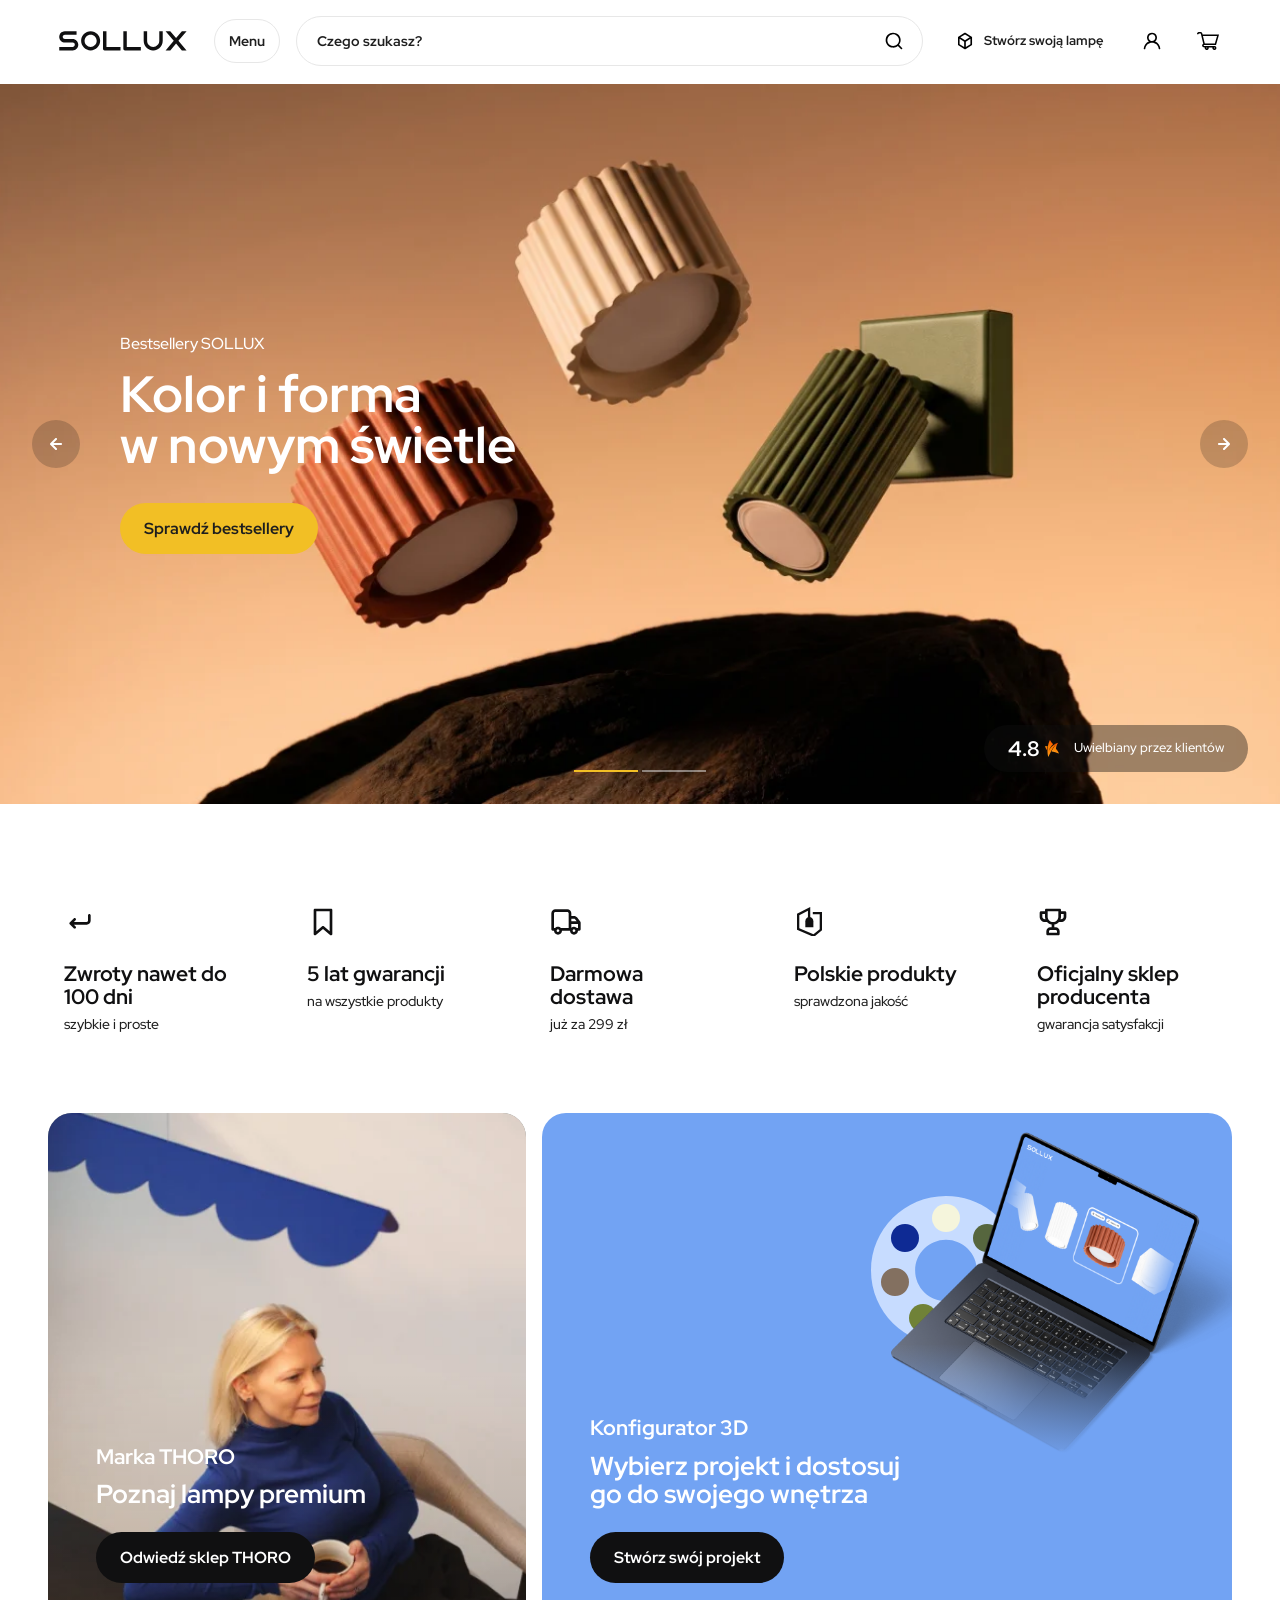
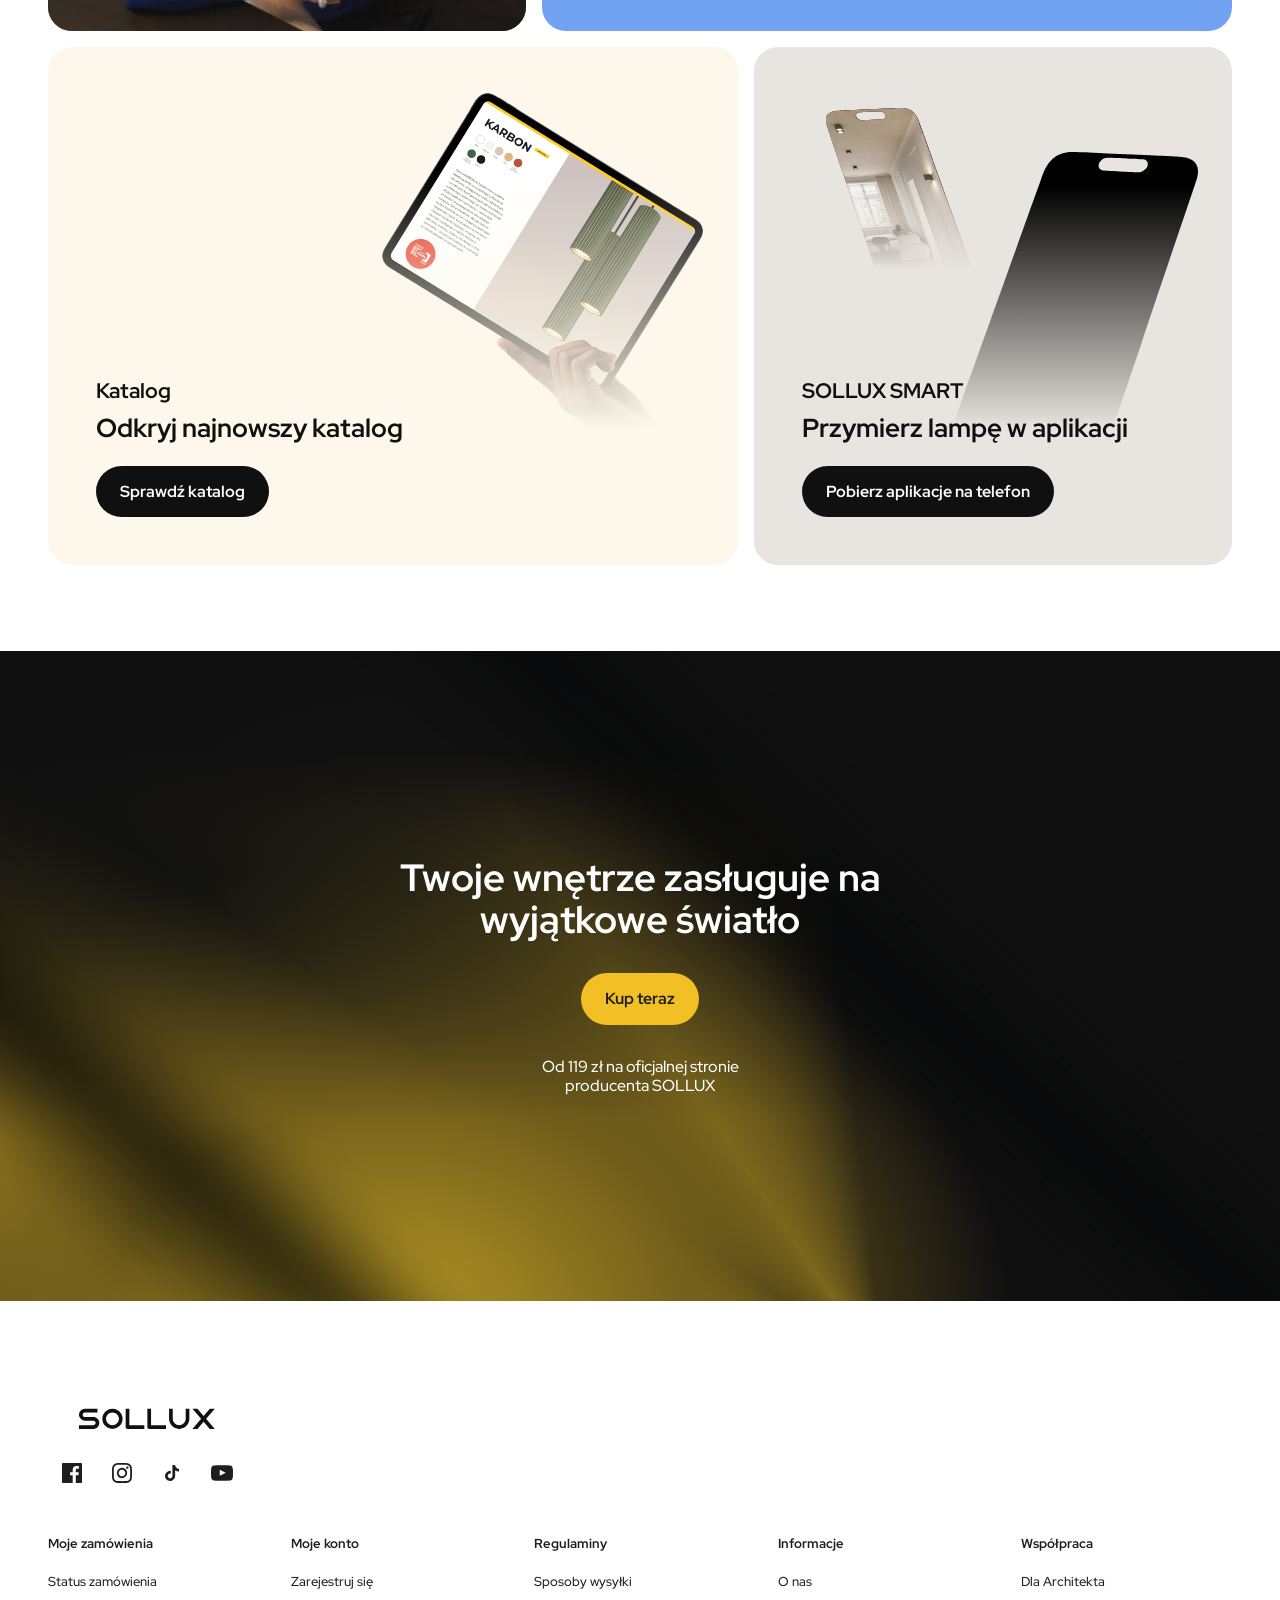
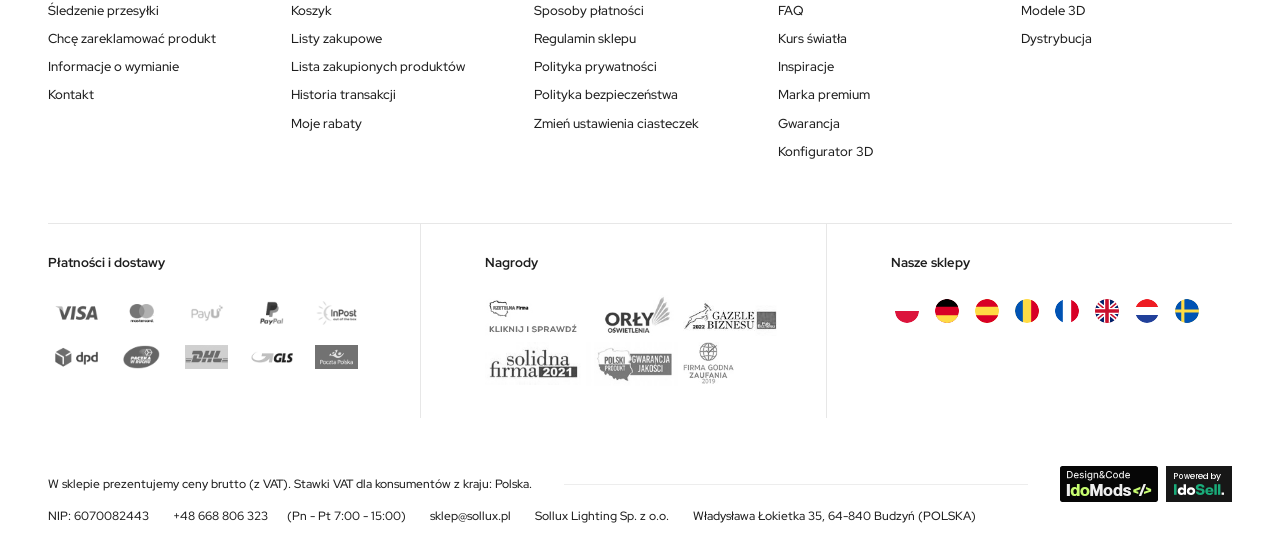
==== commit 8ff53d1f: "Implement phase 3" ====
--- a/index.html
+++ b/index.html
@@ -11,13 +11,15 @@
   <link rel="stylesheet" href="assets/fonts/red-hat-display.css">
   <link rel="stylesheet" href="styles/tokens.css">
   <link rel="stylesheet" href="styles/main.css">
+  <script type="module" src="scripts/main.js"></script>
 </head>
 <body>
   <a class="skip-link" href="#main">Przejdź do treści</a>
   <header class="site-header" data-figma-node="1:533">
     <div class="container header-inner">
       <a class="brand" href="https://sollux.pl/" aria-label="SOLLUX — strona główna"><img src="assets/icons/sollux-light.svg" width="150" height="48" alt="" class="brand-light" loading="eager" decoding="async" data-figma-node="1:536"><img src="assets/icons/sollux-dark.svg" width="160" height="44" alt="" class="brand-dark" loading="eager" decoding="async" data-figma-node="1:712"></a>
-      <nav class="primary-nav" aria-label="Nawigacja główna"><ul>
+      <button class="menu-toggle" type="button" aria-controls="primary-navigation" aria-expanded="false" hidden>Menu</button>
+      <nav id="primary-navigation" class="primary-nav" aria-label="Nawigacja główna"><ul>
         <li><a href="https://sollux.pl/pl/menu/lampy-1727" data-destination="lamps">Lampy <span class="icon " aria-hidden="true"><img src="assets/icons/angle-down.svg" width="16" height="16" alt="" loading="eager" decoding="async" data-figma-node="1:548 1:553 1:558"></span></a></li><li><a href="https://sollux.pl/pl/menu/lampy-1727?filter_traits[21]=11086,11076,24,14336,14325,25,14303,852,23,14316,14164,768,11333,1246" data-destination="colors">Kolory <span class="icon " aria-hidden="true"><img src="assets/icons/angle-down.svg" width="16" height="16" alt="" loading="eager" decoding="async" data-figma-node="1:548 1:553 1:558"></span></a></li><li><a href="https://sollux.pl/pl/menu/pomieszczenia-160" data-destination="rooms">Pomieszczenia <span class="icon " aria-hidden="true"><img src="assets/icons/angle-down.svg" width="16" height="16" alt="" loading="eager" decoding="async" data-figma-node="1:548 1:553 1:558"></span></a></li><li><a href="https://sollux.pl/pl/menu/nowosci-188" data-destination="new">Nowości</a></li><li><a href="https://sollux.pl/pl/menu/bestsellery-827" data-destination="bestsellers">Bestsellery</a></li><li><span class="unresolved-label " data-unresolved-destination="promotions">Promocje</span></li>
       </ul></nav>
       <form class="search-form" role="search" action="https://sollux.pl/pl/search" method="get">
@@ -29,6 +31,7 @@
   <main id="main" tabindex="-1">
     <section class="hero" aria-labelledby="hero-title" data-figma-node="1:506">
       <picture class="hero-image"><source type="image/webp" srcset="assets/images/hero-bestsellers-480.webp 480w, assets/images/hero-bestsellers-640.webp 640w, assets/images/hero-bestsellers-960.webp 960w, assets/images/hero-bestsellers-1280.webp 1280w, assets/images/hero-bestsellers-1600.webp 1600w, assets/images/hero-bestsellers-1920.webp 1920w" sizes="100vw"><img src="assets/images/hero-bestsellers-1920.jpg" srcset="assets/images/hero-bestsellers-480.jpg 480w, assets/images/hero-bestsellers-640.jpg 640w, assets/images/hero-bestsellers-960.jpg 960w, assets/images/hero-bestsellers-1280.jpg 1280w, assets/images/hero-bestsellers-1600.jpg 1600w, assets/images/hero-bestsellers-1920.jpg 1920w" sizes="100vw" width="1920" height="1072" alt="" loading="eager" fetchpriority="high" decoding="async" data-figma-node="1:506"></picture>
+      <div class="lamp-regions" aria-hidden="true"><span data-lamp="beige" data-figma-node="1:1004"></span><span data-lamp="green" data-figma-node="1:1003"></span><span data-lamp="terracotta" data-figma-node="1:1002"></span></div>
       <div class="container hero-content"><p class="hero-eyebrow">Bestsellery SOLLUX</p><h1 id="hero-title">Kolor i forma<br> w nowym świetle</h1><a href="https://sollux.pl/pl/menu/bestsellery-827" class="button button-yellow" data-destination="bestsellers">Sprawdź bestsellery</a></div>
       <div class="hero-arrow hero-arrow-left" aria-hidden="true"><span class="icon " aria-hidden="true"><img src="assets/icons/arrow-left.svg" width="24" height="24" alt="" loading="eager" decoding="async" data-figma-node="1:518"></span></div><div class="hero-arrow hero-arrow-right" aria-hidden="true"><span class="icon " aria-hidden="true"><img src="assets/icons/arrow-right.svg" width="24" height="24" alt="" loading="eager" decoding="async" data-figma-node="1:515"></span></div>
       <div class="hero-progress" aria-hidden="true"><span class="active"></span><span></span></div>
--- a/styles/main.css
+++ b/styles/main.css
@@ -8,7 +8,6 @@
 button { cursor: pointer; }
 img { display: block; max-width: 100%; }
 button, input, summary, a { -webkit-tap-highlight-color: transparent; }
-:focus-visible { outline: 3px solid #1762b2; outline-offset: 5px; }
 main:focus { outline: none; }
 .container { width: min(var(--content-max), calc(100% - var(--gutter) * 2)); margin-inline: auto; }
 .visually-hidden { position: absolute; width: 1px; height: 1px; margin: -1px; padding: 0; overflow: hidden; clip-path: inset(50%); white-space: nowrap; border: 0; }
@@ -20,7 +19,7 @@
 .button-yellow { color: var(--color-text); background: var(--color-yellow); }
 .button-dark { color: white; background: var(--color-ink); }
 
-/* Navigation stays available without JavaScript. Disclosure behavior is Phase 3. */
+/* Navigation stays expanded without JavaScript; the module adds compact disclosure. */
 .site-header { min-height: 84px; padding-block: 16px; background: white; }
 .header-inner { display: flex; align-items: center; justify-content: space-between; flex-wrap: wrap; gap: 16px; }
 .brand { display: block; flex: none; width: 120px; }
@@ -42,7 +41,6 @@
 .search-form input { min-width: 0; width: 100%; height: 48px; padding: 0; border: 0; background: transparent; font-size: 14px; font-weight: 700; }
 .search-form input::placeholder { color: inherit; opacity: 1; }
 .search-form button { display: flex; flex: none; align-items: center; justify-content: center; width: 40px; height: 40px; border: 0; background: transparent; border-radius: 50%; }
-.search-form:focus-within { outline: 2px solid #1762b2; outline-offset: 3px; }
 .search-form input:focus-visible { outline: none; }
 .unresolved-label { cursor: default; }
 
@@ -210,3 +208,49 @@
   .hero-arrow-left { left: 72px; }
   .hero-arrow-right, .review-badge { right: 72px; }
 }
+
+/* Phase 3: progressive disclosure and protected media space. */
+[hidden] { display: none !important; }
+.menu-toggle { align-items: center; justify-content: center; min-height: 44px; padding: 10px 14px; border: 1px solid var(--color-border); border-radius: 100px; background: white; font-size: 14px; font-weight: 700; }
+.menu-toggle:focus-visible, .navigation-enhanced .primary-nav a:focus-visible { outline: 3px solid #1762b2; outline-offset: 3px; }
+.navigation-enhanced .menu-toggle:not([hidden]) { display: inline-flex; }
+.lamp-regions { position: absolute; overflow: hidden; pointer-events: none; }
+.lamp-regions > span { position: absolute; border-radius: 50%; }
+.footer-group li { white-space: normal; overflow-wrap: anywhere; }
+.shop-contact { overflow-wrap: anywhere; }
+@media (max-width: 1599px) {
+  .navigation-enhanced .header-inner { display: grid; grid-template-columns: auto 1fr auto; gap: 12px 8px; }
+  .navigation-enhanced .brand { grid-column: 1; grid-row: 1; }
+  .navigation-enhanced .menu-toggle { grid-column: 2; grid-row: 1; justify-self: end; }
+  .navigation-enhanced .header-actions { grid-column: 3; grid-row: 1; }
+  .navigation-enhanced .primary-nav { grid-column: 1 / -1; grid-row: 2; padding-block: 12px; border-block: 1px solid var(--color-border); }
+  .navigation-enhanced .search-form { grid-column: 1 / -1; grid-row: 3; }
+  .navigation-enhanced .primary-nav ul { display: grid; grid-template-columns: repeat(2, minmax(0, 1fr)); gap: 4px 16px; }
+  .navigation-enhanced .primary-nav a { min-height: 44px; }
+  .navigation-enhanced .primary-nav .unresolved-label { min-height: 44px; }
+}
+@media (max-width: 599px) {
+  .navigation-enhanced .brand { width: 96px; }
+  .navigation-enhanced .header-actions { gap: 0; }
+  .navigation-enhanced .utility-link { width: 40px; height: 44px; }
+  .navigation-enhanced .menu-toggle { padding-inline: 10px; font-size: 12px; max-width: 76px; }
+}
+@media (min-width: 900px) and (max-width: 1599px) {
+  .navigation-enhanced .header-inner { grid-template-columns: auto auto minmax(160px, 1fr) auto; gap: 16px; }
+  .navigation-enhanced .search-form { grid-column: 3; grid-row: 1; }
+  .navigation-enhanced .header-actions { grid-column: 4; }
+  .navigation-enhanced .primary-nav ul { grid-template-columns: repeat(3, minmax(0, 1fr)); }
+}
+@media (max-width: 1199px) {
+  .promo-card:not(.card-thoro) { flex-direction: column; align-items: stretch; }
+  .promo-card:not(.card-thoro) .card-media { position: relative; inset: auto; z-index: auto; flex: none; width: 100%; aspect-ratio: 936 / 360; }
+  .promo-card.card-smart .card-media { aspect-ratio: 648 / 330; }
+  .promo-card:not(.card-thoro) .card-copy { margin-top: auto; }
+}
+@media (min-width: 1600px) and (max-width: 1799px) {
+  .header-inner { gap: 16px; }
+  .primary-nav { margin-left: 0; }
+  .primary-nav ul { gap: 20px; }
+  .search-form { margin-inline: 8px; }
+  .header-actions { gap: 4px; }
+}
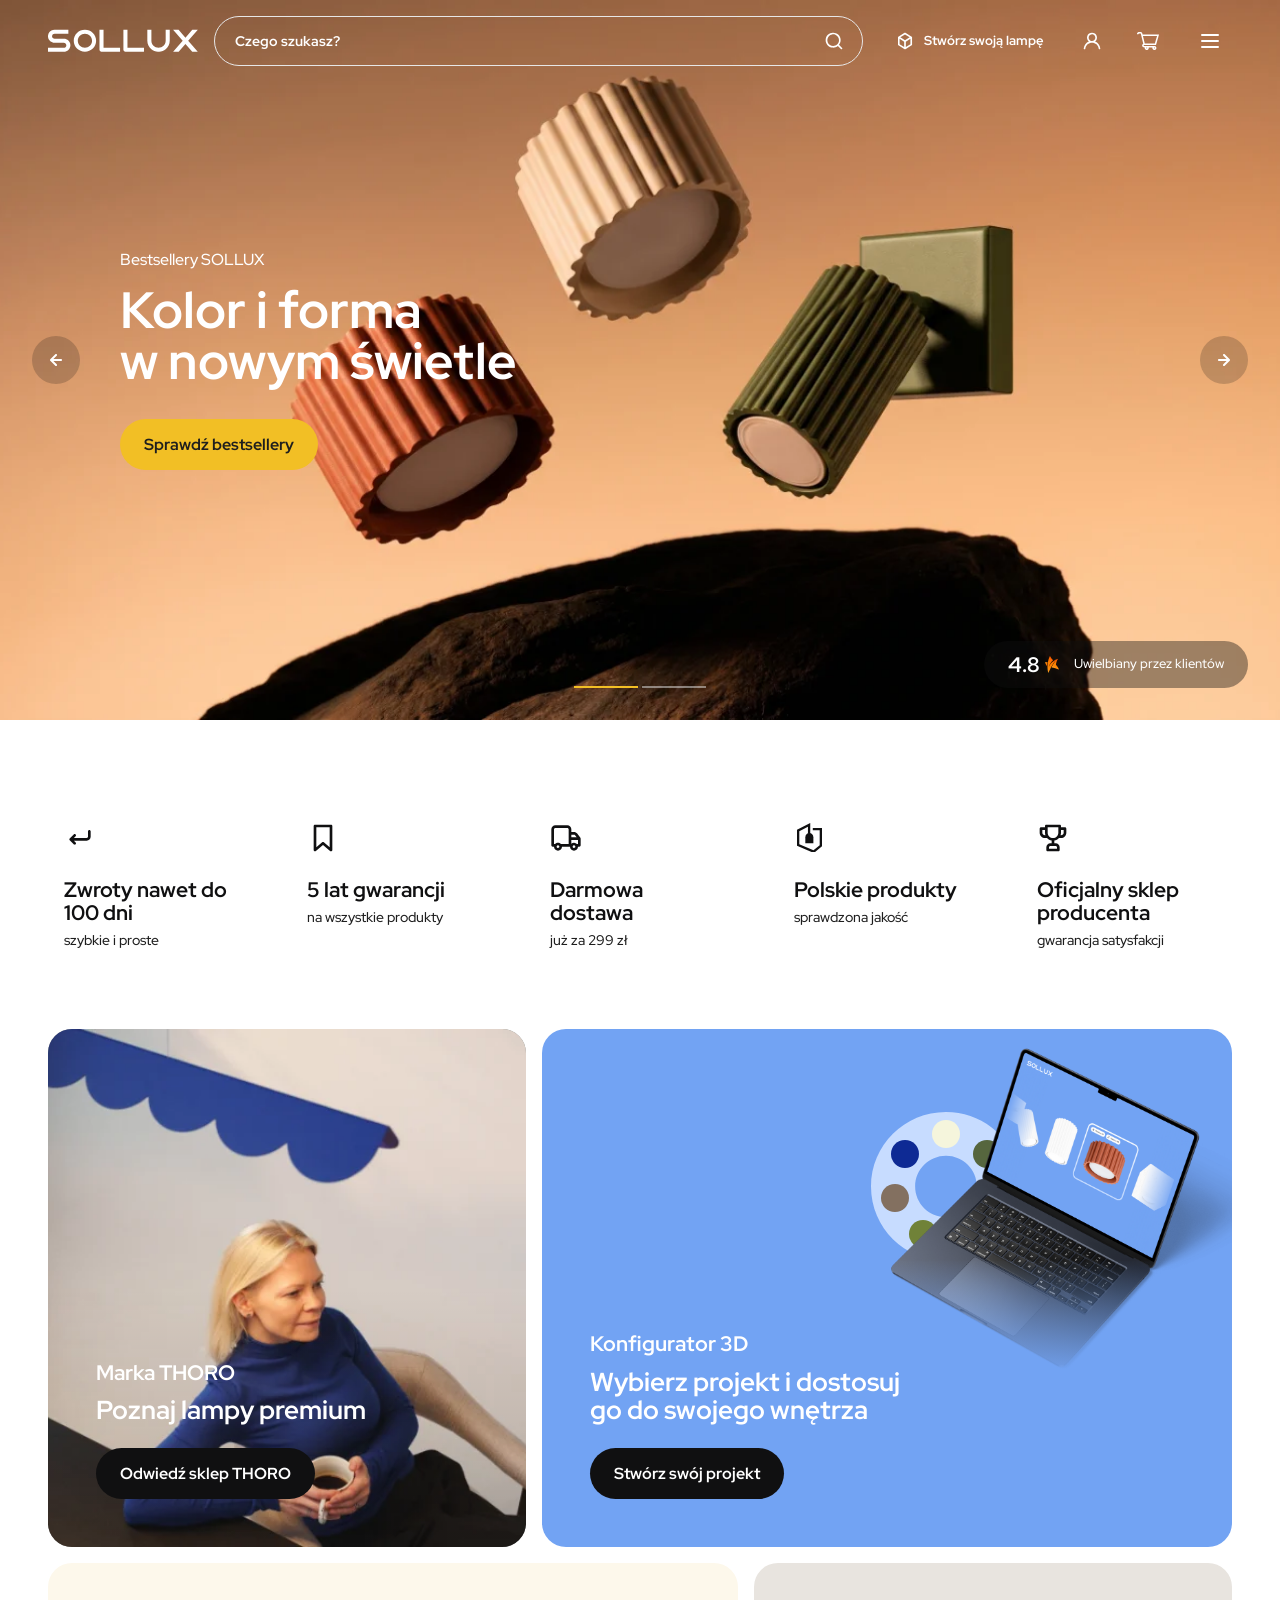
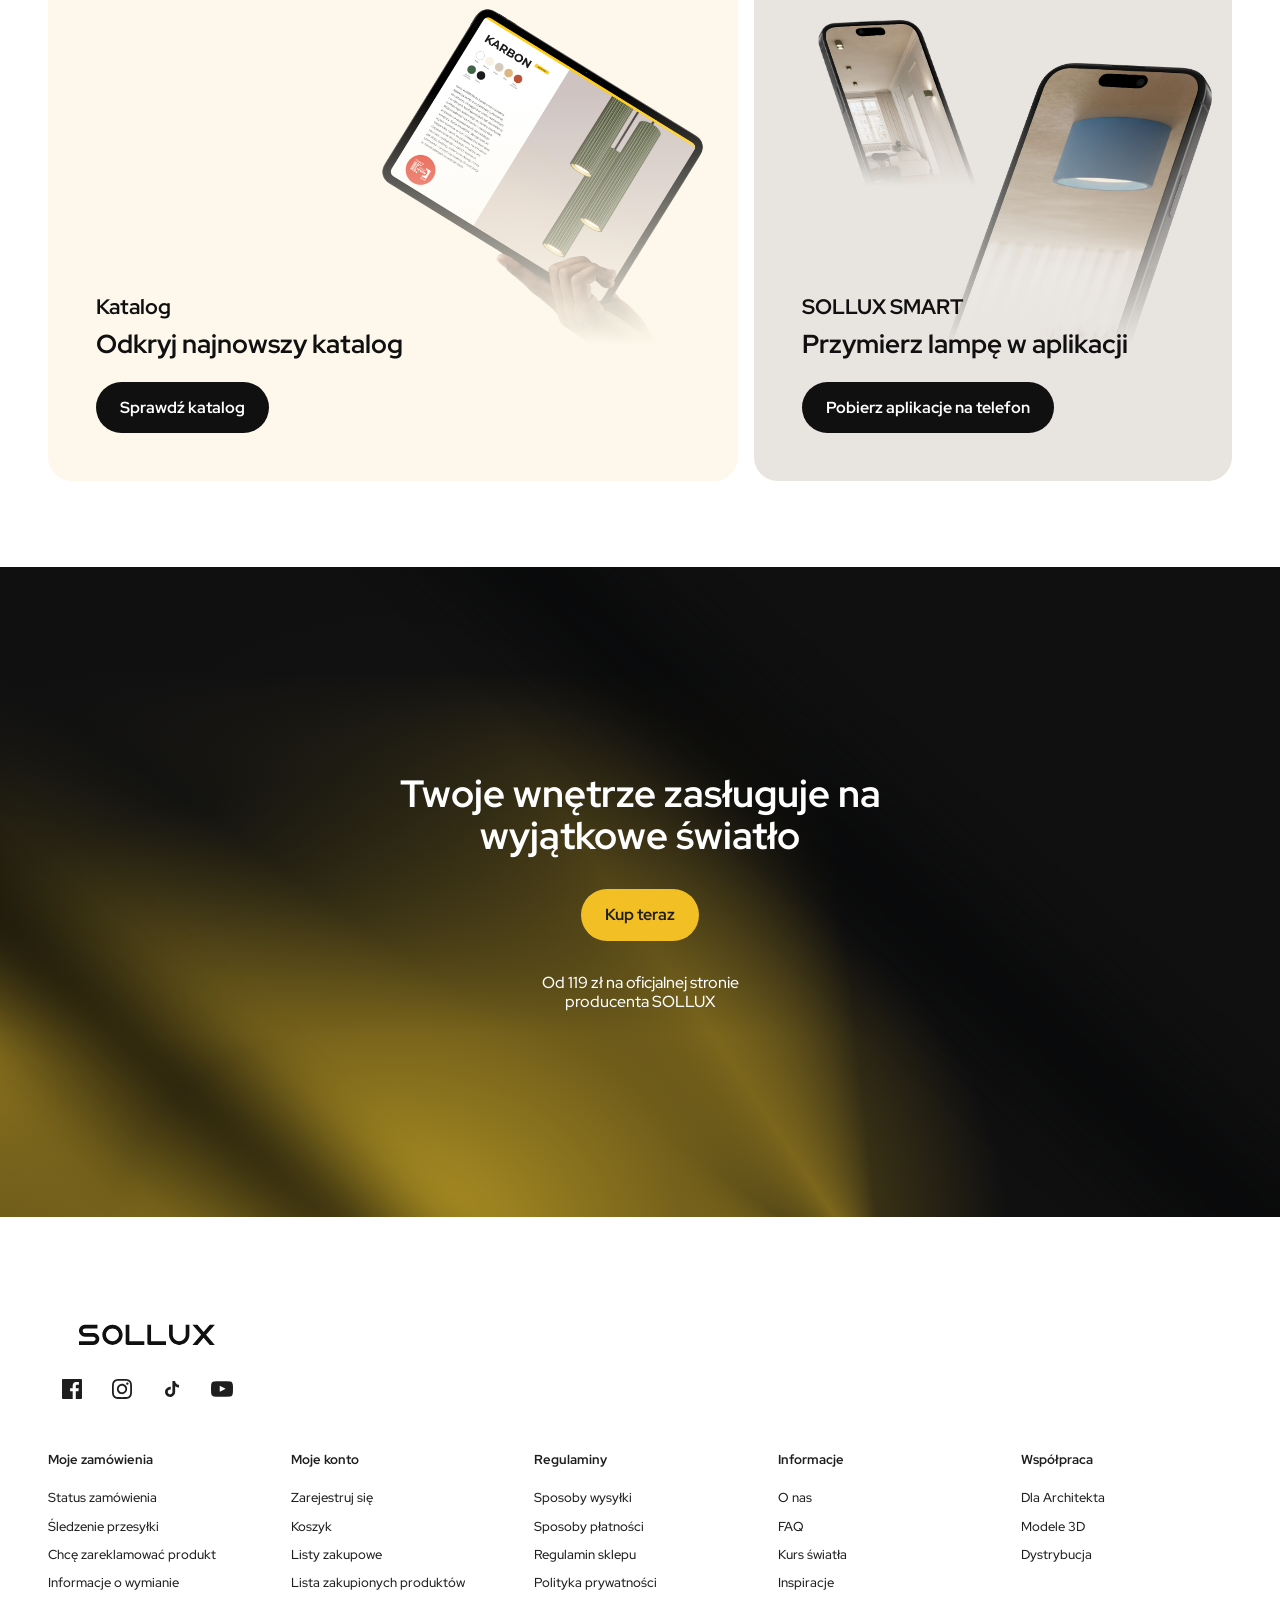
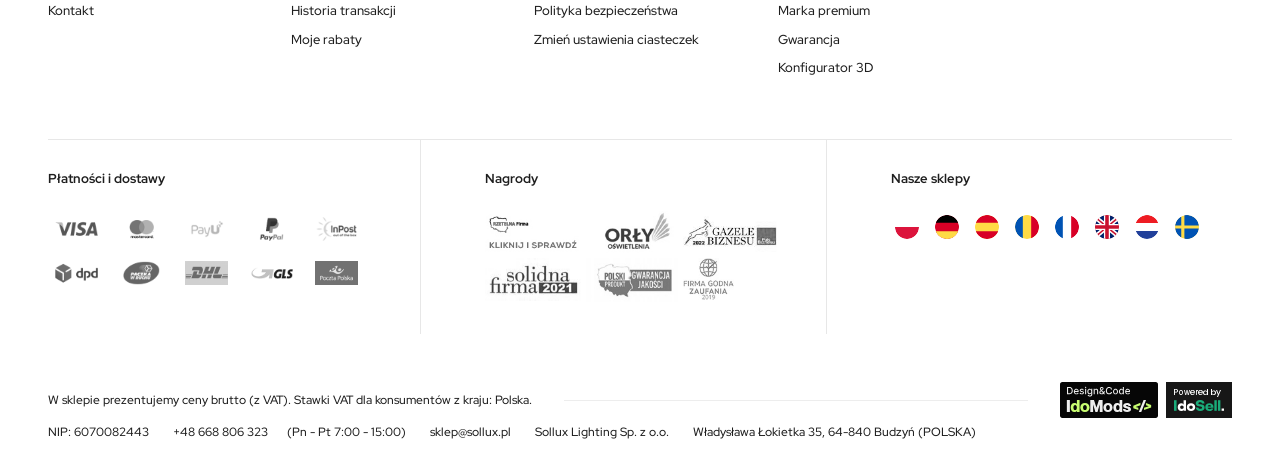
==== commit b6e59ac7: "Refine responsive header navigation" ====
--- a/index.html
+++ b/index.html
@@ -18,7 +18,7 @@
   <header class="site-header" data-figma-node="1:533">
     <div class="container header-inner">
       <a class="brand" href="https://sollux.pl/" aria-label="SOLLUX — strona główna"><img src="assets/icons/sollux-light.svg" width="150" height="48" alt="" class="brand-light" loading="eager" decoding="async" data-figma-node="1:536"><img src="assets/icons/sollux-dark.svg" width="160" height="44" alt="" class="brand-dark" loading="eager" decoding="async" data-figma-node="1:712"></a>
-      <button class="menu-toggle" type="button" aria-controls="primary-navigation" aria-expanded="false" hidden>Menu</button>
+      <button class="menu-toggle" type="button" aria-label="Menu" aria-controls="primary-navigation" aria-expanded="false" hidden><img class="menu-icon-open" src="assets/icons/menu-hamburger.svg" width="24" height="24" alt=""><img class="menu-icon-close" src="assets/icons/menu-close.svg" width="24" height="24" alt=""></button>
       <nav id="primary-navigation" class="primary-nav" aria-label="Nawigacja główna"><ul>
         <li><a href="https://sollux.pl/pl/menu/lampy-1727" data-destination="lamps">Lampy <span class="icon " aria-hidden="true"><img src="assets/icons/angle-down.svg" width="16" height="16" alt="" loading="eager" decoding="async" data-figma-node="1:548 1:553 1:558"></span></a></li><li><a href="https://sollux.pl/pl/menu/lampy-1727?filter_traits[21]=11086,11076,24,14336,14325,25,14303,852,23,14316,14164,768,11333,1246" data-destination="colors">Kolory <span class="icon " aria-hidden="true"><img src="assets/icons/angle-down.svg" width="16" height="16" alt="" loading="eager" decoding="async" data-figma-node="1:548 1:553 1:558"></span></a></li><li><a href="https://sollux.pl/pl/menu/pomieszczenia-160" data-destination="rooms">Pomieszczenia <span class="icon " aria-hidden="true"><img src="assets/icons/angle-down.svg" width="16" height="16" alt="" loading="eager" decoding="async" data-figma-node="1:548 1:553 1:558"></span></a></li><li><a href="https://sollux.pl/pl/menu/nowosci-188" data-destination="new">Nowości</a></li><li><a href="https://sollux.pl/pl/menu/bestsellery-827" data-destination="bestsellers">Bestsellery</a></li><li><span class="unresolved-label " data-unresolved-destination="promotions">Promocje</span></li>
       </ul></nav>
@@ -52,7 +52,7 @@
     </section>
   </main>
   <footer class="site-footer" data-figma-node="1:708">
-    <div class="footer-top container"><div class="footer-brand"><a href="https://sollux.pl/" data-destination="home"><img src="assets/icons/sollux-dark.svg" width="160" height="44" alt="SOLLUX" loading="lazy" decoding="async" data-figma-node="1:712"></a><div class="socials" aria-label="SOLLUX w mediach społecznościowych"><a href="https://www.facebook.com/solluxlighting1/" class="social-link" data-destination="facebook"><span class="icon " aria-hidden="true"><img src="assets/icons/social-facebook.svg" width="24" height="24" alt="" loading="eager" decoding="async" data-figma-node="1:722"></span></a><a href="https://www.instagram.com/sollux_lighting/" class="social-link" data-destination="instagram"><span class="icon " aria-hidden="true"><img src="assets/icons/social-instagram.svg" width="24" height="24" alt="" loading="eager" decoding="async" data-figma-node="1:725"></span></a><span class="social-link" role="img" aria-label="TikTok" data-unresolved-destination="tiktok"><span class="tiktok-icon" aria-hidden="true"><img src="assets/icons/social-tiktok-artwork.svg" width="14" height="15.9984" alt="" loading="lazy" decoding="async" data-figma-node="1:732"></span></span><a href="https://www.youtube.com/@solluxlighting6441" class="social-link" data-destination="youtube"><span class="icon " aria-hidden="true"><img src="assets/icons/social-youtube.svg" width="24" height="24" alt="" loading="eager" decoding="async" data-figma-node="1:735"></span></a></div></div><div class="footer-links"><section class="footer-group"><h2 id="footer-heading-0">Moje zamówienia</h2><ul aria-labelledby="footer-heading-0"><li><a href="https://sollux.pl/pl/order-open.html" data-destination="order-status">Status zamówienia</a></li><li><a href="https://sollux.pl/pl/order-open.html" data-destination="tracking">Śledzenie przesyłki</a></li><li><a href="https://sollux.pl/pl/rma-open.html" data-destination="complaint">Chcę zareklamować produkt</a></li><li><a href="https://sollux.pl/pl/client-orders.html?display=returns&amp;exchange=true" data-destination="exchange">Informacje o wymianie</a></li><li><a href="https://sollux.pl/pl/contact" data-destination="contact">Kontakt</a></li></ul></section>
+    <div class="footer-top container"><div class="footer-brand"><a href="https://sollux.pl/" data-destination="home"><img src="assets/icons/sollux-dark.svg" width="160" height="44" alt="SOLLUX" loading="lazy" decoding="async" data-figma-node="1:712"></a><div class="socials" aria-label="SOLLUX w mediach społecznościowych"><a href="https://www.facebook.com/solluxlighting1/" class="social-link" data-destination="facebook"><span class="icon " aria-hidden="true"><img src="assets/icons/social-facebook.svg" width="24" height="24" alt="" loading="eager" decoding="async" data-figma-node="1:722"></span></a><a href="https://www.instagram.com/sollux_lighting/" class="social-link" data-destination="instagram"><span class="icon " aria-hidden="true"><img src="assets/icons/social-instagram.svg" width="24" height="24" alt="" loading="eager" decoding="async" data-figma-node="1:725"></span></a><a href="https://www.tiktok.com/" class="social-link" data-destination="tiktok"><span class="tiktok-icon" aria-hidden="true"><img src="assets/icons/social-tiktok-artwork.svg" width="14" height="15.9984" alt="" loading="lazy" decoding="async" data-figma-node="1:732"></span><span class="visually-hidden">TikTok</span></a><a href="https://www.youtube.com/@solluxlighting6441" class="social-link" data-destination="youtube"><span class="icon " aria-hidden="true"><img src="assets/icons/social-youtube.svg" width="24" height="24" alt="" loading="eager" decoding="async" data-figma-node="1:735"></span></a></div></div><div class="footer-links"><section class="footer-group"><h2 id="footer-heading-0">Moje zamówienia</h2><ul aria-labelledby="footer-heading-0"><li><a href="https://sollux.pl/pl/order-open.html" data-destination="order-status">Status zamówienia</a></li><li><a href="https://sollux.pl/pl/order-open.html" data-destination="tracking">Śledzenie przesyłki</a></li><li><a href="https://sollux.pl/pl/rma-open.html" data-destination="complaint">Chcę zareklamować produkt</a></li><li><a href="https://sollux.pl/pl/client-orders.html?display=returns&amp;exchange=true" data-destination="exchange">Informacje o wymianie</a></li><li><a href="https://sollux.pl/pl/contact" data-destination="contact">Kontakt</a></li></ul></section>
 <section class="footer-group"><h2 id="footer-heading-1">Moje konto</h2><ul aria-labelledby="footer-heading-1"><li><a href="https://sollux.pl/pl/client-new.html?register" data-destination="register">Zarejestruj się</a></li><li><a href="https://sollux.pl/pl/basketedit.html" data-destination="cart">Koszyk</a></li><li><a href="https://sollux.pl/pl/shoppinglist" data-destination="shopping-list">Listy zakupowe</a></li><li><a href="https://sollux.pl/pl/products-bought.html" data-destination="products-bought">Lista zakupionych produktów</a></li><li><a href="https://sollux.pl/pl/client-orders.html" data-destination="transactions">Historia transakcji</a></li><li><a href="https://sollux.pl/pl/client-rebate.html" data-destination="discounts">Moje rabaty</a></li></ul></section>
 <section class="footer-group"><h2 id="footer-heading-2">Regulaminy</h2><ul aria-labelledby="footer-heading-2"><li><a href="https://sollux.pl/pl/delivery" data-destination="shipping">Sposoby wysyłki</a></li><li><a href="https://sollux.pl/pl/payments" data-destination="payments">Sposoby płatności</a></li><li><a href="https://sollux.pl/pl/terms" data-destination="terms">Regulamin sklepu</a></li><li><a href="https://sollux.pl/pl/privacy-and-cookie-notice" data-destination="privacy">Polityka prywatności</a></li><li><span class="unresolved-label " data-unresolved-destination="security">Polityka bezpieczeństwa</span></li><li><details class="cookie-settings"><summary>Zmień ustawienia ciasteczek</summary><div class="cookie-copy"><p>Ta strona nie zapisuje opcjonalnych plików cookie.</p><p>Informacje o plikach cookie w sklepie SOLLUX znajdziesz w <a href="https://sollux.pl/pl/privacy-and-cookie-notice" data-destination="privacy">polityce prywatności sklepu</a>.</p></div></details></li></ul></section>
 <section class="footer-group"><h2 id="footer-heading-3">Informacje</h2><ul aria-labelledby="footer-heading-3"><li><a href="https://sollux-lighting.com/pl/o-firmie/" data-destination="about">O nas</a></li><li><a href="https://sollux.pl/pl/info/faq-39" data-destination="faq">FAQ</a></li><li><span class="unresolved-label " data-unresolved-destination="light-course">Kurs światła</span></li><li><a href="https://sollux.pl/pl/blog" data-destination="inspiration">Inspiracje</a></li><li><a href="https://thoro.pl/" data-destination="premium">Marka premium</a></li><li><a href="https://sollux.pl/pl/terms/gwarancja-38.html" data-destination="warranty">Gwarancja</a></li><li><a href="https://sollux.pl/konfigurator" data-destination="configurator">Konfigurator 3D</a></li></ul></section>
--- a/styles/main.css
+++ b/styles/main.css
@@ -20,7 +20,7 @@
 .button-dark { color: white; background: var(--color-ink); }
 
 /* Navigation stays expanded without JavaScript; the module adds compact disclosure. */
-.site-header { min-height: 84px; padding-block: 16px; background: white; }
+.site-header { min-height: 84px; padding-block: 16px; background: transparent; }
 .header-inner { display: flex; align-items: center; justify-content: space-between; flex-wrap: wrap; gap: 16px; }
 .brand { display: block; flex: none; width: 120px; }
 .brand img { width: 100%; height: auto; }
@@ -211,7 +211,10 @@
 
 /* Phase 3: progressive disclosure and protected media space. */
 [hidden] { display: none !important; }
-.menu-toggle { align-items: center; justify-content: center; min-height: 44px; padding: 10px 14px; border: 1px solid var(--color-border); border-radius: 100px; background: white; font-size: 14px; font-weight: 700; }
+.menu-toggle { align-items: center; justify-content: center; width: 44px; height: 44px; padding: 10px; border: 0; border-radius: 100px; background: white; }
+.menu-toggle img { width: 24px; height: 24px; max-width: none; }
+.menu-toggle .menu-icon-close, .menu-toggle[aria-expanded="true"] .menu-icon-open { display: none; }
+.menu-toggle[aria-expanded="true"] .menu-icon-close { display: block; }
 .menu-toggle:focus-visible, .navigation-enhanced .primary-nav a:focus-visible { outline: 3px solid #1762b2; outline-offset: 3px; }
 .navigation-enhanced .menu-toggle:not([hidden]) { display: inline-flex; }
 .lamp-regions { position: absolute; overflow: hidden; pointer-events: none; }
@@ -219,10 +222,21 @@
 .footer-group li { white-space: normal; overflow-wrap: anywhere; }
 .shop-contact { overflow-wrap: anywhere; }
 @media (max-width: 1599px) {
+  /* Transparency must reveal the hero, rather than the white body above it. */
+  .site-header.navigation-enhanced { position: absolute; top: 0; left: 0; z-index: 2; width: 100%; background: transparent; }
+  .site-header.navigation-enhanced.navigation-open { background: white; }
+  .site-header.navigation-enhanced:not(.navigation-open) { color: white; }
+  .navigation-enhanced:not(.navigation-open) .brand-light { display: block; }
+  .navigation-enhanced:not(.navigation-open) .brand-dark { display: none; }
+  .navigation-enhanced:not(.navigation-open) .header-actions .icon img,
+  .navigation-enhanced:not(.navigation-open) .cart-icon img,
+  .navigation-enhanced:not(.navigation-open) .search-form .icon img,
+  .navigation-enhanced:not(.navigation-open) .menu-toggle img { filter: brightness(0) invert(1); }
+  .navigation-enhanced .menu-toggle { background: transparent; }
   .navigation-enhanced .header-inner { display: grid; grid-template-columns: auto 1fr auto; gap: 12px 8px; }
   .navigation-enhanced .brand { grid-column: 1; grid-row: 1; }
-  .navigation-enhanced .menu-toggle { grid-column: 2; grid-row: 1; justify-self: end; }
-  .navigation-enhanced .header-actions { grid-column: 3; grid-row: 1; }
+  .navigation-enhanced .menu-toggle { grid-column: 3; grid-row: 1; justify-self: end; }
+  .navigation-enhanced .header-actions { grid-column: 2; grid-row: 1; justify-self: end; }
   .navigation-enhanced .primary-nav { grid-column: 1 / -1; grid-row: 2; padding-block: 12px; border-block: 1px solid var(--color-border); }
   .navigation-enhanced .search-form { grid-column: 1 / -1; grid-row: 3; }
   .navigation-enhanced .primary-nav ul { display: grid; grid-template-columns: repeat(2, minmax(0, 1fr)); gap: 4px 16px; }
@@ -233,12 +247,12 @@
   .navigation-enhanced .brand { width: 96px; }
   .navigation-enhanced .header-actions { gap: 0; }
   .navigation-enhanced .utility-link { width: 40px; height: 44px; }
-  .navigation-enhanced .menu-toggle { padding-inline: 10px; font-size: 12px; max-width: 76px; }
 }
 @media (min-width: 900px) and (max-width: 1599px) {
-  .navigation-enhanced .header-inner { grid-template-columns: auto auto minmax(160px, 1fr) auto; gap: 16px; }
-  .navigation-enhanced .search-form { grid-column: 3; grid-row: 1; }
-  .navigation-enhanced .header-actions { grid-column: 4; }
+  .navigation-enhanced .header-inner { grid-template-columns: auto minmax(160px, 1fr) auto auto; gap: 16px; }
+  .navigation-enhanced .search-form { grid-column: 2; grid-row: 1; }
+  .navigation-enhanced .header-actions { grid-column: 3; }
+  .navigation-enhanced .menu-toggle { grid-column: 4; }
   .navigation-enhanced .primary-nav ul { grid-template-columns: repeat(3, minmax(0, 1fr)); }
 }
 @media (max-width: 1199px) {
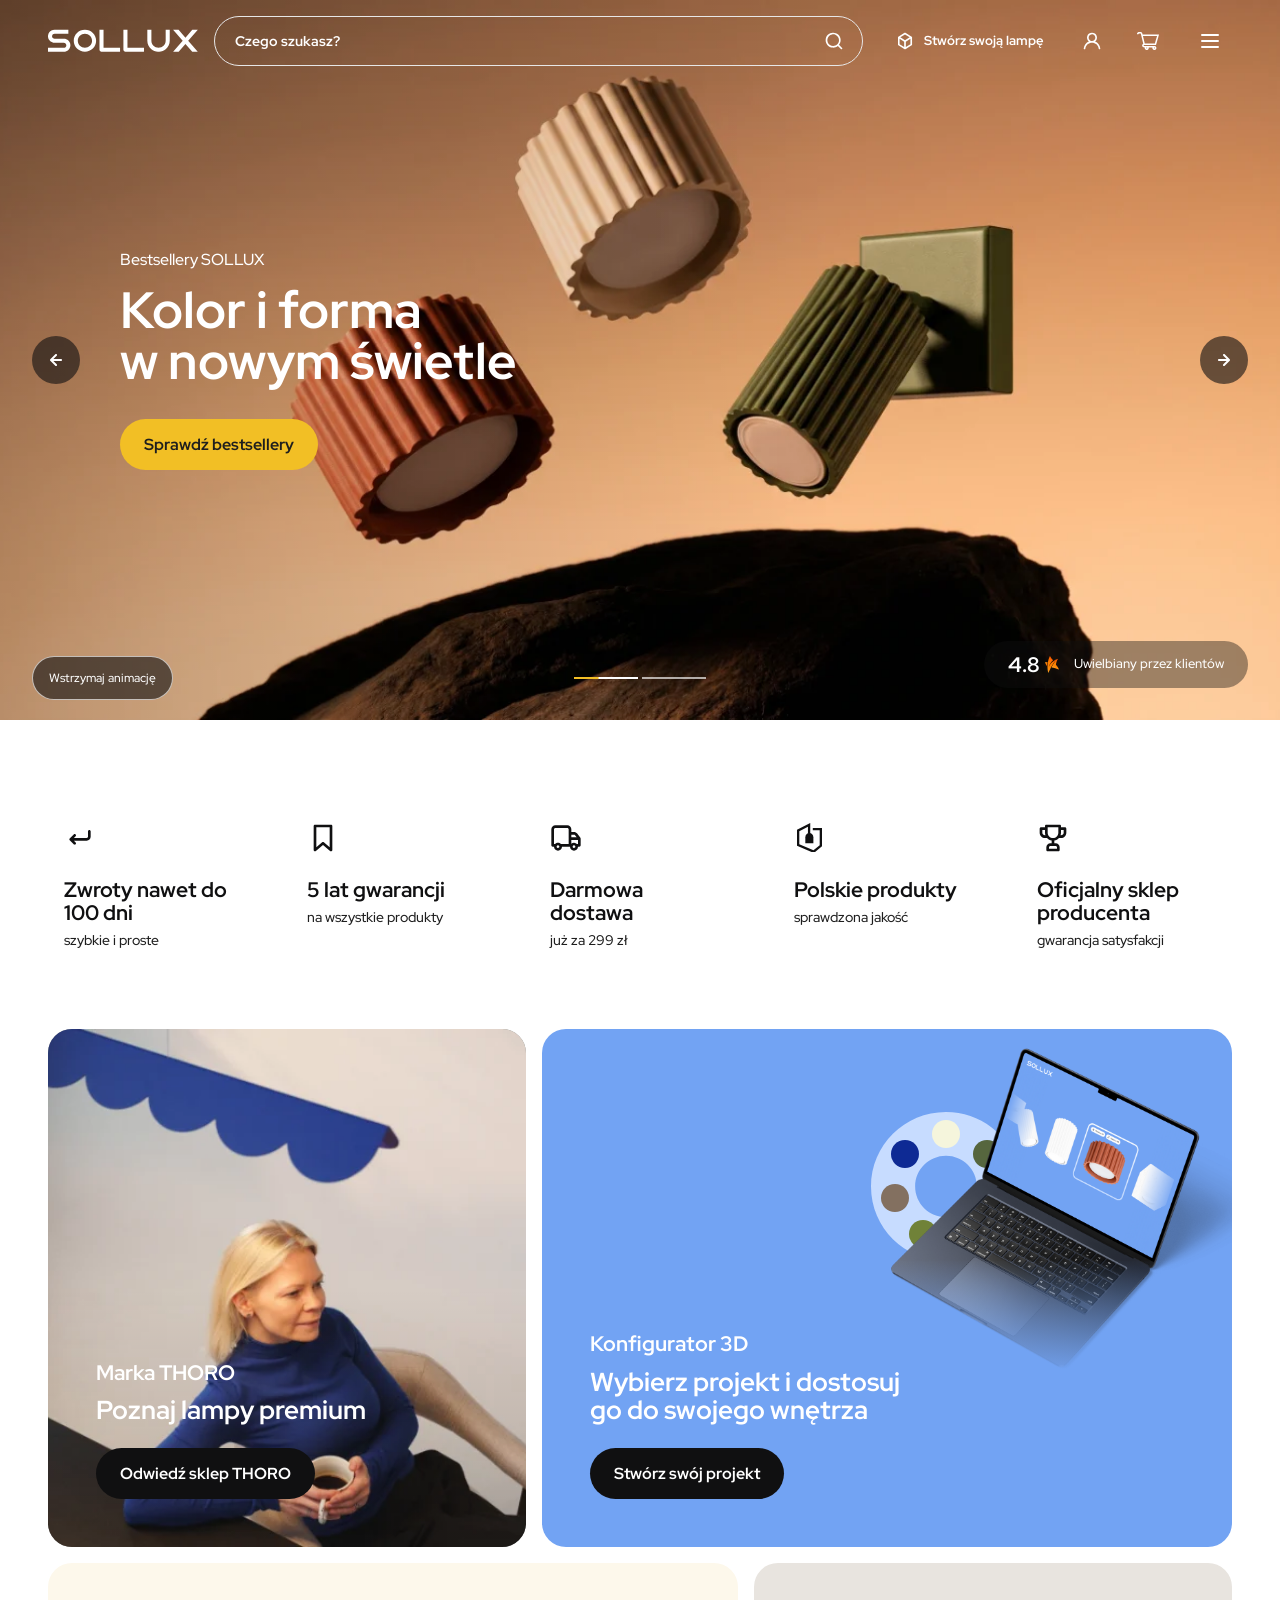
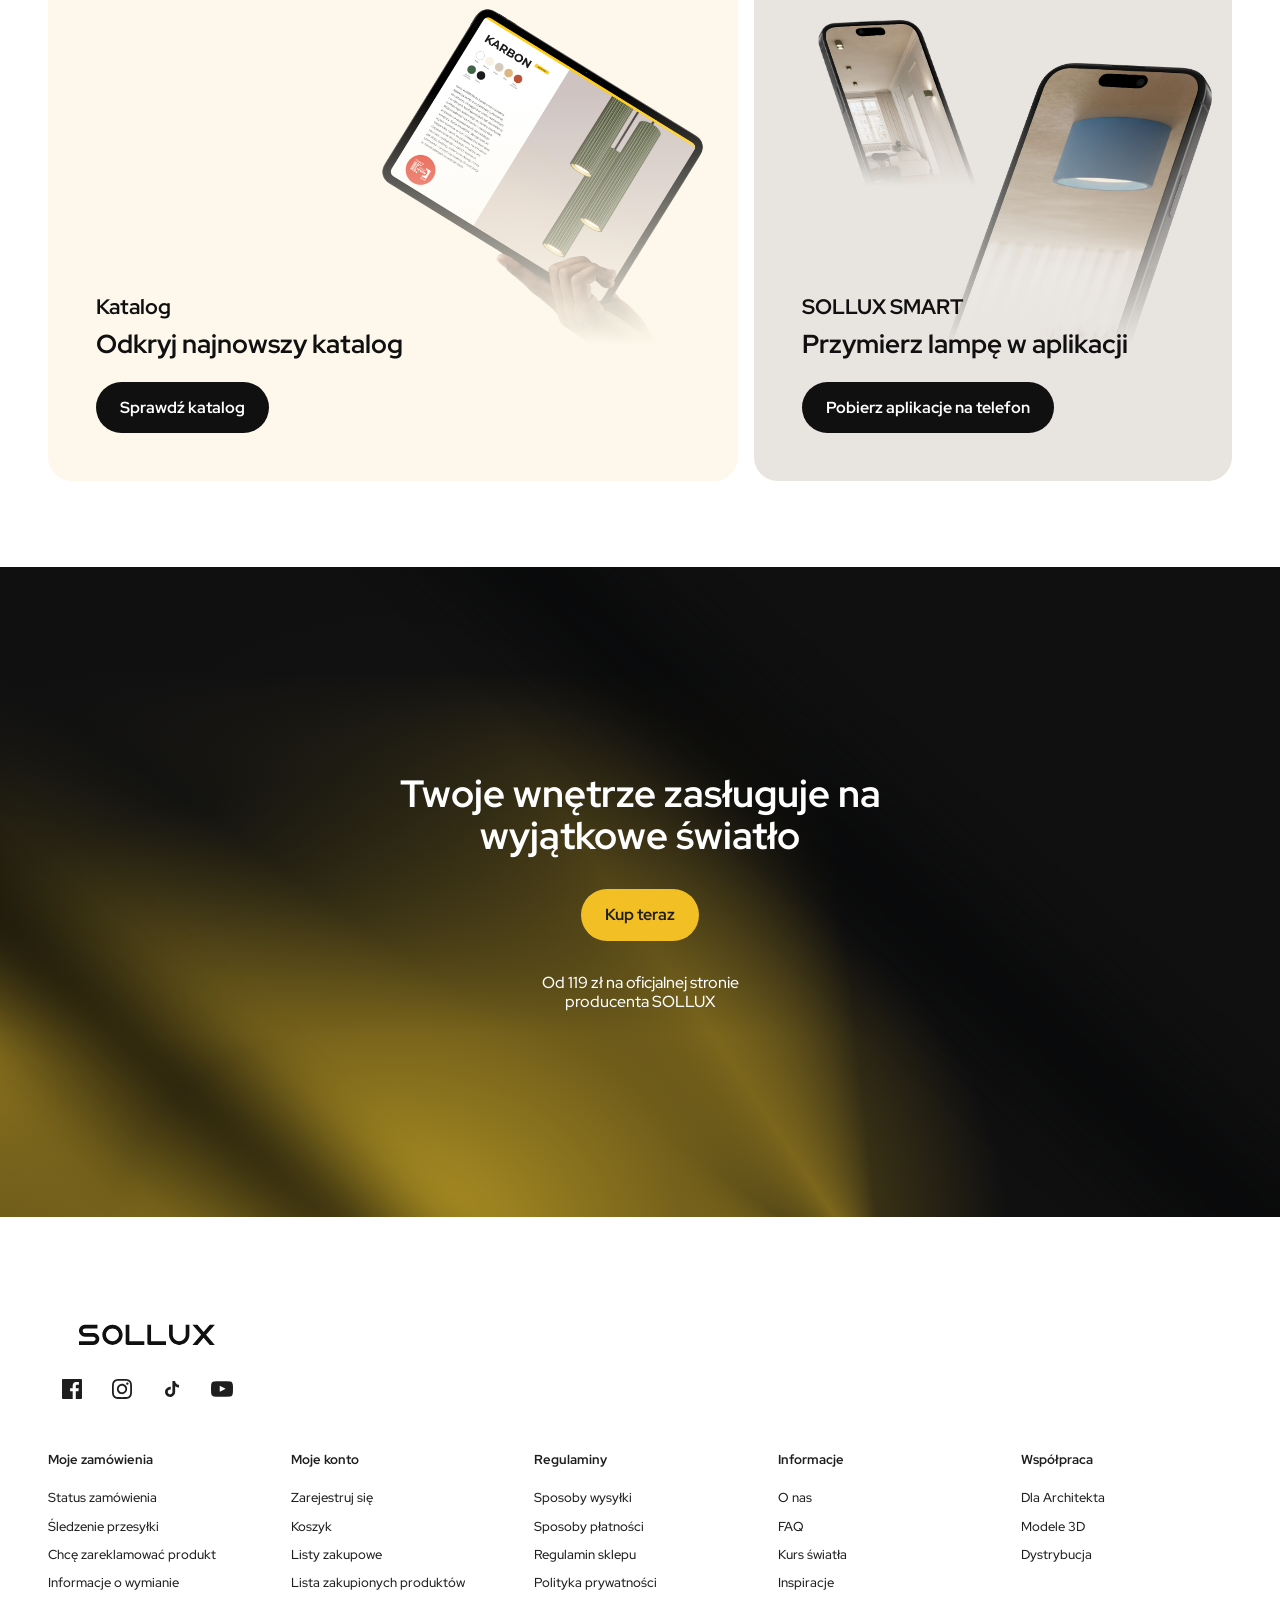
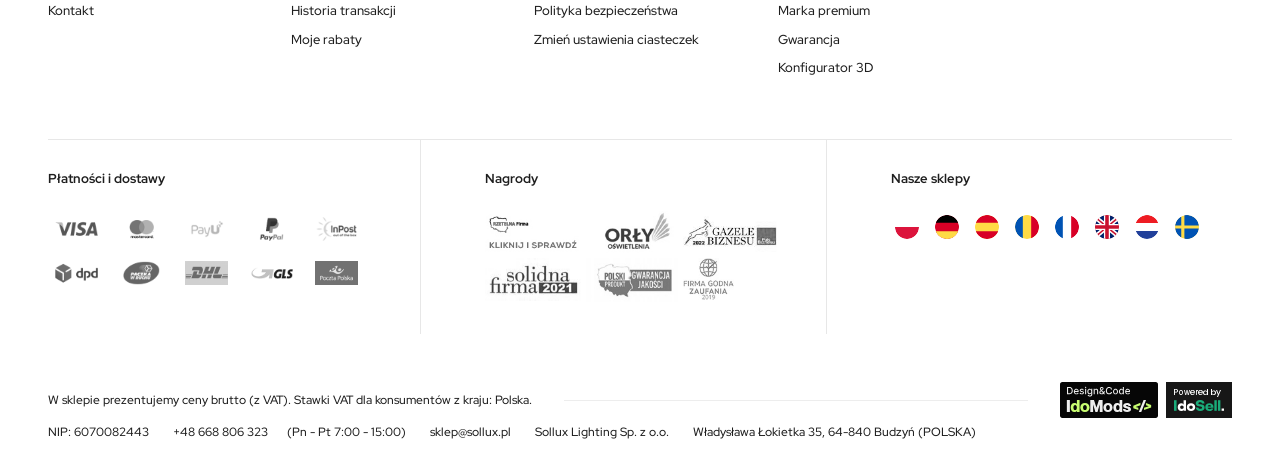
==== commit 6617bced: "Implement phase 4" ====
--- a/index.html
+++ b/index.html
@@ -11,6 +11,7 @@
   <link rel="stylesheet" href="assets/fonts/red-hat-display.css">
   <link rel="stylesheet" href="styles/tokens.css">
   <link rel="stylesheet" href="styles/main.css">
+  <link rel="stylesheet" href="styles/motion.css">
   <script type="module" src="scripts/main.js"></script>
 </head>
 <body>
@@ -18,23 +19,24 @@
   <header class="site-header" data-figma-node="1:533">
     <div class="container header-inner">
       <a class="brand" href="https://sollux.pl/" aria-label="SOLLUX — strona główna"><img src="assets/icons/sollux-light.svg" width="150" height="48" alt="" class="brand-light" loading="eager" decoding="async" data-figma-node="1:536"><img src="assets/icons/sollux-dark.svg" width="160" height="44" alt="" class="brand-dark" loading="eager" decoding="async" data-figma-node="1:712"></a>
-      <button class="menu-toggle" type="button" aria-label="Menu" aria-controls="primary-navigation" aria-expanded="false" hidden><img class="menu-icon-open" src="assets/icons/menu-hamburger.svg" width="24" height="24" alt=""><img class="menu-icon-close" src="assets/icons/menu-close.svg" width="24" height="24" alt=""></button>
+      <button class="menu-toggle" type="button" aria-label="Menu" aria-controls="primary-navigation" aria-expanded="false" hidden><span class="header-face"><span class="header-face-light"><img class="menu-icon-open" src="assets/icons/menu-hamburger.svg" width="24" height="24" alt=""><img class="menu-icon-close" src="assets/icons/menu-close.svg" width="24" height="24" alt=""></span><span class="header-face-dark" aria-hidden="true"><img class="menu-icon-open" src="assets/icons/menu-hamburger.svg" width="24" height="24" alt=""><img class="menu-icon-close" src="assets/icons/menu-close.svg" width="24" height="24" alt=""></span></span></button>
       <nav id="primary-navigation" class="primary-nav" aria-label="Nawigacja główna"><ul>
-        <li><a href="https://sollux.pl/pl/menu/lampy-1727" data-destination="lamps">Lampy <span class="icon " aria-hidden="true"><img src="assets/icons/angle-down.svg" width="16" height="16" alt="" loading="eager" decoding="async" data-figma-node="1:548 1:553 1:558"></span></a></li><li><a href="https://sollux.pl/pl/menu/lampy-1727?filter_traits[21]=11086,11076,24,14336,14325,25,14303,852,23,14316,14164,768,11333,1246" data-destination="colors">Kolory <span class="icon " aria-hidden="true"><img src="assets/icons/angle-down.svg" width="16" height="16" alt="" loading="eager" decoding="async" data-figma-node="1:548 1:553 1:558"></span></a></li><li><a href="https://sollux.pl/pl/menu/pomieszczenia-160" data-destination="rooms">Pomieszczenia <span class="icon " aria-hidden="true"><img src="assets/icons/angle-down.svg" width="16" height="16" alt="" loading="eager" decoding="async" data-figma-node="1:548 1:553 1:558"></span></a></li><li><a href="https://sollux.pl/pl/menu/nowosci-188" data-destination="new">Nowości</a></li><li><a href="https://sollux.pl/pl/menu/bestsellery-827" data-destination="bestsellers">Bestsellery</a></li><li><span class="unresolved-label " data-unresolved-destination="promotions">Promocje</span></li>
+        <li><a href="https://sollux.pl/pl/menu/lampy-1727" data-destination="lamps"><span class="header-face"><span class="header-face-light">Lampy <span class="icon " aria-hidden="true"><img src="assets/icons/angle-down.svg" width="16" height="16" alt="" loading="eager" decoding="async" data-figma-node="1:548 1:553 1:558"></span></span><span class="header-face-dark" aria-hidden="true">Lampy <span class="icon " aria-hidden="true"><img src="assets/icons/angle-down.svg" width="16" height="16" alt="" loading="eager" decoding="async" data-figma-node="1:548 1:553 1:558"></span></span></span></a></li><li><a href="https://sollux.pl/pl/menu/lampy-1727?filter_traits[21]=11086,11076,24,14336,14325,25,14303,852,23,14316,14164,768,11333,1246" data-destination="colors"><span class="header-face"><span class="header-face-light">Kolory <span class="icon " aria-hidden="true"><img src="assets/icons/angle-down.svg" width="16" height="16" alt="" loading="eager" decoding="async" data-figma-node="1:548 1:553 1:558"></span></span><span class="header-face-dark" aria-hidden="true">Kolory <span class="icon " aria-hidden="true"><img src="assets/icons/angle-down.svg" width="16" height="16" alt="" loading="eager" decoding="async" data-figma-node="1:548 1:553 1:558"></span></span></span></a></li><li><a href="https://sollux.pl/pl/menu/pomieszczenia-160" data-destination="rooms"><span class="header-face"><span class="header-face-light">Pomieszczenia <span class="icon " aria-hidden="true"><img src="assets/icons/angle-down.svg" width="16" height="16" alt="" loading="eager" decoding="async" data-figma-node="1:548 1:553 1:558"></span></span><span class="header-face-dark" aria-hidden="true">Pomieszczenia <span class="icon " aria-hidden="true"><img src="assets/icons/angle-down.svg" width="16" height="16" alt="" loading="eager" decoding="async" data-figma-node="1:548 1:553 1:558"></span></span></span></a></li><li><a href="https://sollux.pl/pl/menu/nowosci-188" data-destination="new"><span class="header-face"><span class="header-face-light">Nowości</span><span class="header-face-dark" aria-hidden="true">Nowości</span></span></a></li><li><a href="https://sollux.pl/pl/menu/bestsellery-827" data-destination="bestsellers"><span class="header-face"><span class="header-face-light">Bestsellery</span><span class="header-face-dark" aria-hidden="true">Bestsellery</span></span></a></li><li><span class="unresolved-label " data-unresolved-destination="promotions"><span class="header-face"><span class="header-face-light">Promocje</span><span class="header-face-dark" aria-hidden="true">Promocje</span></span></span></li>
       </ul></nav>
       <form class="search-form" role="search" action="https://sollux.pl/pl/search" method="get">
-        <label class="visually-hidden" for="product-search">Czego szukasz?</label><input id="product-search" type="search" name="text" placeholder="Czego szukasz?" required><button type="submit" aria-label="Szukaj produktów"><span class="icon " aria-hidden="true"><img src="assets/icons/search.svg" width="20" height="20" alt="" loading="eager" decoding="async" data-figma-node="1:572"></span></button>
+        <label class="visually-hidden" for="product-search">Czego szukasz?</label><span class="search-field"><input id="product-search" type="search" name="text" placeholder="Czego szukasz?" required><span class="search-dark-text" aria-hidden="true">Czego szukasz?</span></span><button type="submit" aria-label="Szukaj produktów"><span class="header-face"><span class="header-face-light"><span class="icon " aria-hidden="true"><img src="assets/icons/search.svg" width="20" height="20" alt="" loading="eager" decoding="async" data-figma-node="1:572"></span></span><span class="header-face-dark" aria-hidden="true"><span class="icon " aria-hidden="true"><img src="assets/icons/search.svg" width="20" height="20" alt="" loading="eager" decoding="async" data-figma-node="1:572"></span></span></span></button>
       </form>
-      <div class="header-actions"><a href="https://sollux.pl/konfigurator" class="configurator-link" data-destination="configurator"><span class="icon " aria-hidden="true"><img src="assets/icons/configurator.svg" width="20" height="20" alt="" loading="eager" decoding="async" data-figma-node="1:576"></span><span>Stwórz swoją lampę</span></a><a href="https://sollux.pl/pl/login.html" class="utility-link" data-destination="account"><span class="icon " aria-hidden="true"><img src="assets/icons/account.svg" width="24" height="24" alt="" loading="eager" decoding="async" data-figma-node="1:580"></span><span class="visually-hidden">Moje konto</span></a><a href="https://sollux.pl/pl/basketedit.html" class="utility-link" data-destination="cart"><span class="cart-icon" aria-hidden="true"><img src="assets/icons/cart-artwork.svg" width="22.4189" height="18.965" alt="" loading="eager" decoding="async" data-figma-node="1:591"></span><span class="visually-hidden">Koszyk</span></a></div>
+      <div class="header-actions"><a href="https://sollux.pl/konfigurator" class="configurator-link" data-destination="configurator"><span class="header-face"><span class="header-face-light"><span class="icon " aria-hidden="true"><img src="assets/icons/configurator.svg" width="20" height="20" alt="" loading="eager" decoding="async" data-figma-node="1:576"></span><span>Stwórz swoją lampę</span></span><span class="header-face-dark" aria-hidden="true"><span class="icon " aria-hidden="true"><img src="assets/icons/configurator.svg" width="20" height="20" alt="" loading="eager" decoding="async" data-figma-node="1:576"></span><span>Stwórz swoją lampę</span></span></span></a><a href="https://sollux.pl/pl/login.html" class="utility-link" data-destination="account"><span class="header-face"><span class="header-face-light"><span class="icon " aria-hidden="true"><img src="assets/icons/account.svg" width="24" height="24" alt="" loading="eager" decoding="async" data-figma-node="1:580"></span></span><span class="header-face-dark" aria-hidden="true"><span class="icon " aria-hidden="true"><img src="assets/icons/account.svg" width="24" height="24" alt="" loading="eager" decoding="async" data-figma-node="1:580"></span></span></span><span class="visually-hidden">Moje konto</span></a><a href="https://sollux.pl/pl/basketedit.html" class="utility-link" data-destination="cart"><span class="header-face"><span class="header-face-light"><span class="cart-icon" aria-hidden="true"><img src="assets/icons/cart-artwork.svg" width="22.4189" height="18.965" alt="" loading="eager" decoding="async" data-figma-node="1:591"></span></span><span class="header-face-dark" aria-hidden="true"><span class="cart-icon" aria-hidden="true"><img src="assets/icons/cart-artwork.svg" width="22.4189" height="18.965" alt="" loading="eager" decoding="async" data-figma-node="1:591"></span></span></span><span class="visually-hidden">Koszyk</span></a></div>
     </div>
   </header>
   <main id="main" tabindex="-1">
     <section class="hero" aria-labelledby="hero-title" data-figma-node="1:506">
-      <picture class="hero-image"><source type="image/webp" srcset="assets/images/hero-bestsellers-480.webp 480w, assets/images/hero-bestsellers-640.webp 640w, assets/images/hero-bestsellers-960.webp 960w, assets/images/hero-bestsellers-1280.webp 1280w, assets/images/hero-bestsellers-1600.webp 1600w, assets/images/hero-bestsellers-1920.webp 1920w" sizes="100vw"><img src="assets/images/hero-bestsellers-1920.jpg" srcset="assets/images/hero-bestsellers-480.jpg 480w, assets/images/hero-bestsellers-640.jpg 640w, assets/images/hero-bestsellers-960.jpg 960w, assets/images/hero-bestsellers-1280.jpg 1280w, assets/images/hero-bestsellers-1600.jpg 1600w, assets/images/hero-bestsellers-1920.jpg 1920w" sizes="100vw" width="1920" height="1072" alt="" loading="eager" fetchpriority="high" decoding="async" data-figma-node="1:506"></picture>
-      <div class="lamp-regions" aria-hidden="true"><span data-lamp="beige" data-figma-node="1:1004"></span><span data-lamp="green" data-figma-node="1:1003"></span><span data-lamp="terracotta" data-figma-node="1:1002"></span></div>
+      <picture class="hero-image hero-slide is-active"><source type="image/webp" srcset="assets/images/hero-bestsellers-480.webp 480w, assets/images/hero-bestsellers-640.webp 640w, assets/images/hero-bestsellers-960.webp 960w, assets/images/hero-bestsellers-1280.webp 1280w, assets/images/hero-bestsellers-1600.webp 1600w, assets/images/hero-bestsellers-1920.webp 1920w" sizes="100vw"><img src="assets/images/hero-bestsellers-1920.jpg" srcset="assets/images/hero-bestsellers-480.jpg 480w, assets/images/hero-bestsellers-640.jpg 640w, assets/images/hero-bestsellers-960.jpg 960w, assets/images/hero-bestsellers-1280.jpg 1280w, assets/images/hero-bestsellers-1600.jpg 1600w, assets/images/hero-bestsellers-1920.jpg 1920w" sizes="100vw" width="1920" height="1072" alt="" loading="eager" fetchpriority="high" decoding="async" data-figma-node="1:506"></picture>
+      <div class="hero-slide-secondary" hidden><picture class="hero-image hero-slide"><source type="image/webp" srcset="assets/images/hero-interior-480.webp 480w, assets/images/hero-interior-640.webp 640w, assets/images/hero-interior-960.webp 960w, assets/images/hero-interior-1280.webp 1280w, assets/images/hero-interior-1600.webp 1600w, assets/images/hero-interior-1920.webp 1920w" sizes="100vw"><img src="assets/images/hero-interior-1920.jpg" srcset="assets/images/hero-interior-480.jpg 480w, assets/images/hero-interior-640.jpg 640w, assets/images/hero-interior-960.jpg 960w, assets/images/hero-interior-1280.jpg 1280w, assets/images/hero-interior-1600.jpg 1600w, assets/images/hero-interior-1920.jpg 1920w" sizes="100vw" width="1920" height="1080" alt="" loading="lazy" decoding="async" data-figma-node="1:1005"></picture></div>
+      <div class="lamp-regions" hidden><button type="button" data-lamp="beige" data-figma-node="1:1004" aria-label="Lampa beżowa — światło" aria-pressed="false"></button><button type="button" data-lamp="green" data-figma-node="1:1003" aria-label="Lampa zielona — światło" aria-pressed="false"></button><button type="button" data-lamp="terracotta" data-figma-node="1:1002" aria-label="Lampa terakotowa — światło" aria-pressed="false"></button></div>
       <div class="container hero-content"><p class="hero-eyebrow">Bestsellery SOLLUX</p><h1 id="hero-title">Kolor i forma<br> w nowym świetle</h1><a href="https://sollux.pl/pl/menu/bestsellery-827" class="button button-yellow" data-destination="bestsellers">Sprawdź bestsellery</a></div>
-      <div class="hero-arrow hero-arrow-left" aria-hidden="true"><span class="icon " aria-hidden="true"><img src="assets/icons/arrow-left.svg" width="24" height="24" alt="" loading="eager" decoding="async" data-figma-node="1:518"></span></div><div class="hero-arrow hero-arrow-right" aria-hidden="true"><span class="icon " aria-hidden="true"><img src="assets/icons/arrow-right.svg" width="24" height="24" alt="" loading="eager" decoding="async" data-figma-node="1:515"></span></div>
-      <div class="hero-progress" aria-hidden="true"><span class="active"></span><span></span></div>
+      <div class="hero-controls" hidden><button class="hero-arrow hero-arrow-left" type="button" aria-label="Poprzedni slajd" hidden><span class="icon " aria-hidden="true"><img src="assets/icons/arrow-left.svg" width="24" height="24" alt="" loading="eager" decoding="async" data-figma-node="1:518"></span></button><div class="hero-progress" role="group" aria-label="Wybierz slajd"><button type="button" data-slide="0" aria-label="Slajd 1 z 2" aria-current="true"><span></span></button><button type="button" data-slide="1" aria-label="Slajd 2 z 2"><span></span></button></div><button class="hero-arrow hero-arrow-right" type="button" aria-label="Następny slajd" hidden><span class="icon " aria-hidden="true"><img src="assets/icons/arrow-right.svg" width="24" height="24" alt="" loading="eager" decoding="async" data-figma-node="1:515"></span></button><button class="hero-pause" type="button">Wstrzymaj animację</button></div>
+      <p class="visually-hidden hero-status" role="status" aria-live="polite"></p>
       <p class="review-badge" data-figma-node="1:524"><strong>4.8</strong><span class="icon " aria-hidden="true"><img src="assets/icons/review-star.svg" width="14.1667" height="16.6667" alt="" loading="eager" decoding="async" data-figma-node="1:528"></span><span>Uwielbiany przez klientów</span></p>
     </section>
     <section class="showcase" aria-labelledby="showcase-title" data-figma-node="1:593">
--- a/styles/tokens.css
+++ b/styles/tokens.css
@@ -16,6 +16,7 @@
   --motion-card: 500ms;
   --motion-crossfade: 600ms;
   --motion-image: 800ms;
+  --motion-lamp: 650ms;
   --motion-cycle: 3000ms;
   --ease-standard: cubic-bezier(0.4, 0, 0.2, 1);
 }
--- a/styles/main.css
+++ b/styles/main.css
@@ -224,7 +224,6 @@
 @media (max-width: 1599px) {
   /* Transparency must reveal the hero, rather than the white body above it. */
   .site-header.navigation-enhanced { position: absolute; top: 0; left: 0; z-index: 2; width: 100%; background: transparent; }
-  .site-header.navigation-enhanced.navigation-open { background: white; }
   .site-header.navigation-enhanced:not(.navigation-open) { color: white; }
   .navigation-enhanced:not(.navigation-open) .brand-light { display: block; }
   .navigation-enhanced:not(.navigation-open) .brand-dark { display: none; }
--- a/styles/motion.css
+++ b/styles/motion.css
@@ -0,0 +1,101 @@
+/* Presentational faces share geometry; all animated color effects use opacity. */
+.header-face { display: inline-grid; align-items: center; }
+.header-face > span { grid-area: 1 / 1; display: inline-flex; align-items: center; gap: 4px; }
+.header-face .header-face-dark, .search-dark-text { display: none; }
+.search-field { position: relative; display: block; width: 100%; min-width: 0; }
+.site-header.header-motion { --header-active: 0; isolation: isolate; color: white; background: transparent; }
+.header-motion::before { content: ''; position: absolute; z-index: -1; inset: 0; background: white; opacity: var(--header-active); transition: opacity var(--motion-header) var(--ease-standard); }
+.header-motion .header-face-dark { display: inline-flex; color: var(--color-ink); opacity: var(--header-active); }
+.header-motion .header-face-light { color: white; opacity: calc(1 - var(--header-active)); }
+.header-motion .header-face > span, .header-motion .brand img, .header-motion .search-dark-text { transition: opacity var(--motion-header) var(--ease-standard); }
+.header-motion .brand { display: grid; }
+.site-header.header-motion .brand img { display: block; grid-area: 1 / 1; }
+.header-motion .brand-light { opacity: calc(1 - var(--header-active)); }
+.header-motion .brand-dark { opacity: var(--header-active); }
+.site-header.header-motion .header-face-light img { filter: brightness(0) invert(1); }
+.site-header.header-motion .header-face-dark img { filter: brightness(0); }
+.header-motion .configurator-link .header-face > span { gap: 9px; }
+.header-motion .search-dark-text { display: flex; align-items: center; position: absolute; inset: 0; overflow: hidden; white-space: pre; pointer-events: none; color: var(--color-ink); font-size: 14px; font-weight: 700; opacity: var(--header-active); }
+.header-motion input { color: white; caret-color: #777; }
+.header-motion input::-webkit-search-cancel-button { display: none; }
+/* Compact header preserves the requested transparent closed presentation. */
+@media (max-width: 1599px) {
+  .site-header.header-motion.navigation-open { --header-active: 1; }
+  .site-header.header-motion:not(.navigation-open) { pointer-events: none; }
+  .header-motion:not(.navigation-open) .header-inner > * { pointer-events: auto; }
+}
+@media (max-width: 899px) {
+  /* Keep the transparent logo row over the photo, with search in protected
+     space below it so the lamp controls remain available to touch. */
+  .header-motion:not(.navigation-open) .search-form { position: absolute; top: calc(56.25vw + 16px); left: var(--gutter); width: calc(100% - var(--gutter) * 2); }
+  .hero-interactive .hero-content { padding-top: 100px; }
+}
+@media (min-width: 1600px) {
+  .site-header.header-motion:focus-within { --header-active: 1; }
+}
+@media (min-width: 1600px) and (hover: hover) and (pointer: fine) {
+  .site-header.header-motion:hover { --header-active: 1; }
+}
+
+/* The same two image layers are reused for every transition. */
+.hero-slide { overflow: hidden; }
+.hero-slide-secondary { position: absolute; top: 0; left: 0; width: 100%; aspect-ratio: 16 / 9; pointer-events: none; }
+.hero-slide-secondary .hero-slide { opacity: 0; }
+.carousel-ready::after { content: ''; position: absolute; inset: 0; pointer-events: none; background: linear-gradient(90deg, rgb(0 0 0 / 26%), transparent 65%); }
+.hero-content, .hero-arrow, .hero-controls, .review-badge { z-index: 1; }
+.hero-content { pointer-events: none; }
+.hero-content a { pointer-events: auto; }
+.carousel-ready .hero-arrow { display: flex; align-items: center; justify-content: center; position: static; width: 44px; height: 44px; padding: 0; border: 0; border-radius: 50%; color: white; background: rgb(16 16 17 / 60%); }
+.hero-arrow-left { left: 12px; }
+.hero-arrow-right { right: 12px; }
+.hero-arrow .icon img { filter: brightness(0) invert(1); }
+.hero-controls { position: relative; display: grid; grid-template-columns: 44px minmax(0, 1fr) 44px; align-items: center; justify-items: center; gap: 8px; padding: 0 var(--gutter) 16px; }
+.hero-controls .hero-progress { position: static; display: flex; align-items: center; gap: 4px; transform: none; }
+.hero-progress button { position: relative; display: grid; align-items: center; width: 64px; height: 44px; padding: 0; border: 0; background: transparent; }
+.hero-progress button::before, .hero-progress button span { content: ''; grid-area: 1 / 1; width: 64px; height: 2px; background: rgb(255 255 255 / 65%); }
+.hero-progress button span { background: var(--color-yellow); transform: scaleX(0); transform-origin: left; }
+.hero-progress button[aria-current]::before { background: white; }
+.hero-pause { grid-column: 2; min-height: 44px; padding: 8px 16px; border: 1px solid rgb(255 255 255 / 65%); border-radius: 100px; color: white; background: rgb(16 16 17 / 60%); font-size: 12px; }
+.hero-pause:disabled { cursor: default; }
+.hero button:focus-visible, .promo-card a:focus-visible { outline: 3px solid var(--color-yellow); outline-offset: 4px; }
+.lamp-regions { z-index: 1; }
+.lamp-regions > button { position: absolute; min-width: 44px; min-height: 44px; pointer-events: auto; border: 0; border-radius: 50%; background: transparent; }
+.lamp-regions > button::before { content: ''; position: absolute; inset: 45% -10% -8%; pointer-events: none; border-radius: 50%; background: radial-gradient(ellipse, rgb(255 239 176 / 85%) 0%, rgb(255 203 87 / 40%) 30%, rgb(255 190 62 / 0%) 70%); opacity: 0; transition: opacity var(--motion-lamp) var(--ease-standard); }
+.lamp-regions > button[aria-pressed="true"]::before { opacity: 1; }
+.hero .lamp-regions > button:focus-visible { outline-offset: -4px; }
+@media (min-width: 900px) {
+  .hero-slide-secondary { inset: 0; height: 100%; aspect-ratio: auto; }
+  .carousel-ready .hero-arrow { position: absolute; top: calc(50% - 24px); width: 48px; height: 48px; }
+  .hero-arrow-left { left: 32px; }
+  .hero-arrow-right { right: 32px; }
+  .hero-controls { position: absolute; inset: 0; display: block; padding: 0; pointer-events: none; }
+  .hero-controls > * { pointer-events: auto; }
+  .hero-controls .hero-progress { position: absolute; bottom: 20px; left: 50%; transform: translateX(-50%); }
+  .hero-pause { position: absolute; bottom: 20px; left: 32px; }
+}
+@media (min-width: 900px) and (max-width: 1023px) {
+  /* The narrow overlay layout keeps its CTA below the terracotta lamp's
+     central hit area, while preserving space for both side arrows. */
+  .hero-interactive .hero-content { padding-top: 128px; padding-bottom: 0; }
+}
+@media (min-width: 1600px) {
+  .hero-arrow-left { left: 72px; }
+  .hero-arrow-right { right: 72px; }
+  .hero-pause { left: 72px; }
+}
+
+.card-media > picture { display: block; }
+.card-media > picture, .card-media > .artboard { transition: transform var(--motion-card) ease-out; }
+.promo-card .button-dark { position: relative; isolation: isolate; }
+.promo-card .button-dark::before { content: ''; position: absolute; z-index: -1; inset: 0; border-radius: inherit; background: var(--color-hover); opacity: 0; transition: opacity var(--motion-button) var(--ease-standard); }
+.promo-card:focus-within .card-media > picture, .promo-card:focus-within .card-media > .artboard { transform: scale(1.1); }
+.promo-card:focus-within .button-dark::before { opacity: 1; }
+@media (hover: hover) and (pointer: fine) {
+  .promo-card:hover .card-media > picture, .promo-card:hover .card-media > .artboard { transform: scale(1.1); }
+  .promo-card:hover .button-dark::before { opacity: 1; }
+}
+@media (prefers-reduced-motion: reduce) {
+  .header-motion::before, .header-motion .header-face > span, .header-motion .brand img, .header-motion .search-dark-text,
+  .lamp-regions > button::before, .card-media > picture, .card-media > .artboard, .promo-card .button-dark::before { transition: none; }
+  .promo-card:is(:hover, :focus-within) .card-media > picture, .promo-card:is(:hover, :focus-within) .card-media > .artboard { transform: none; }
+}
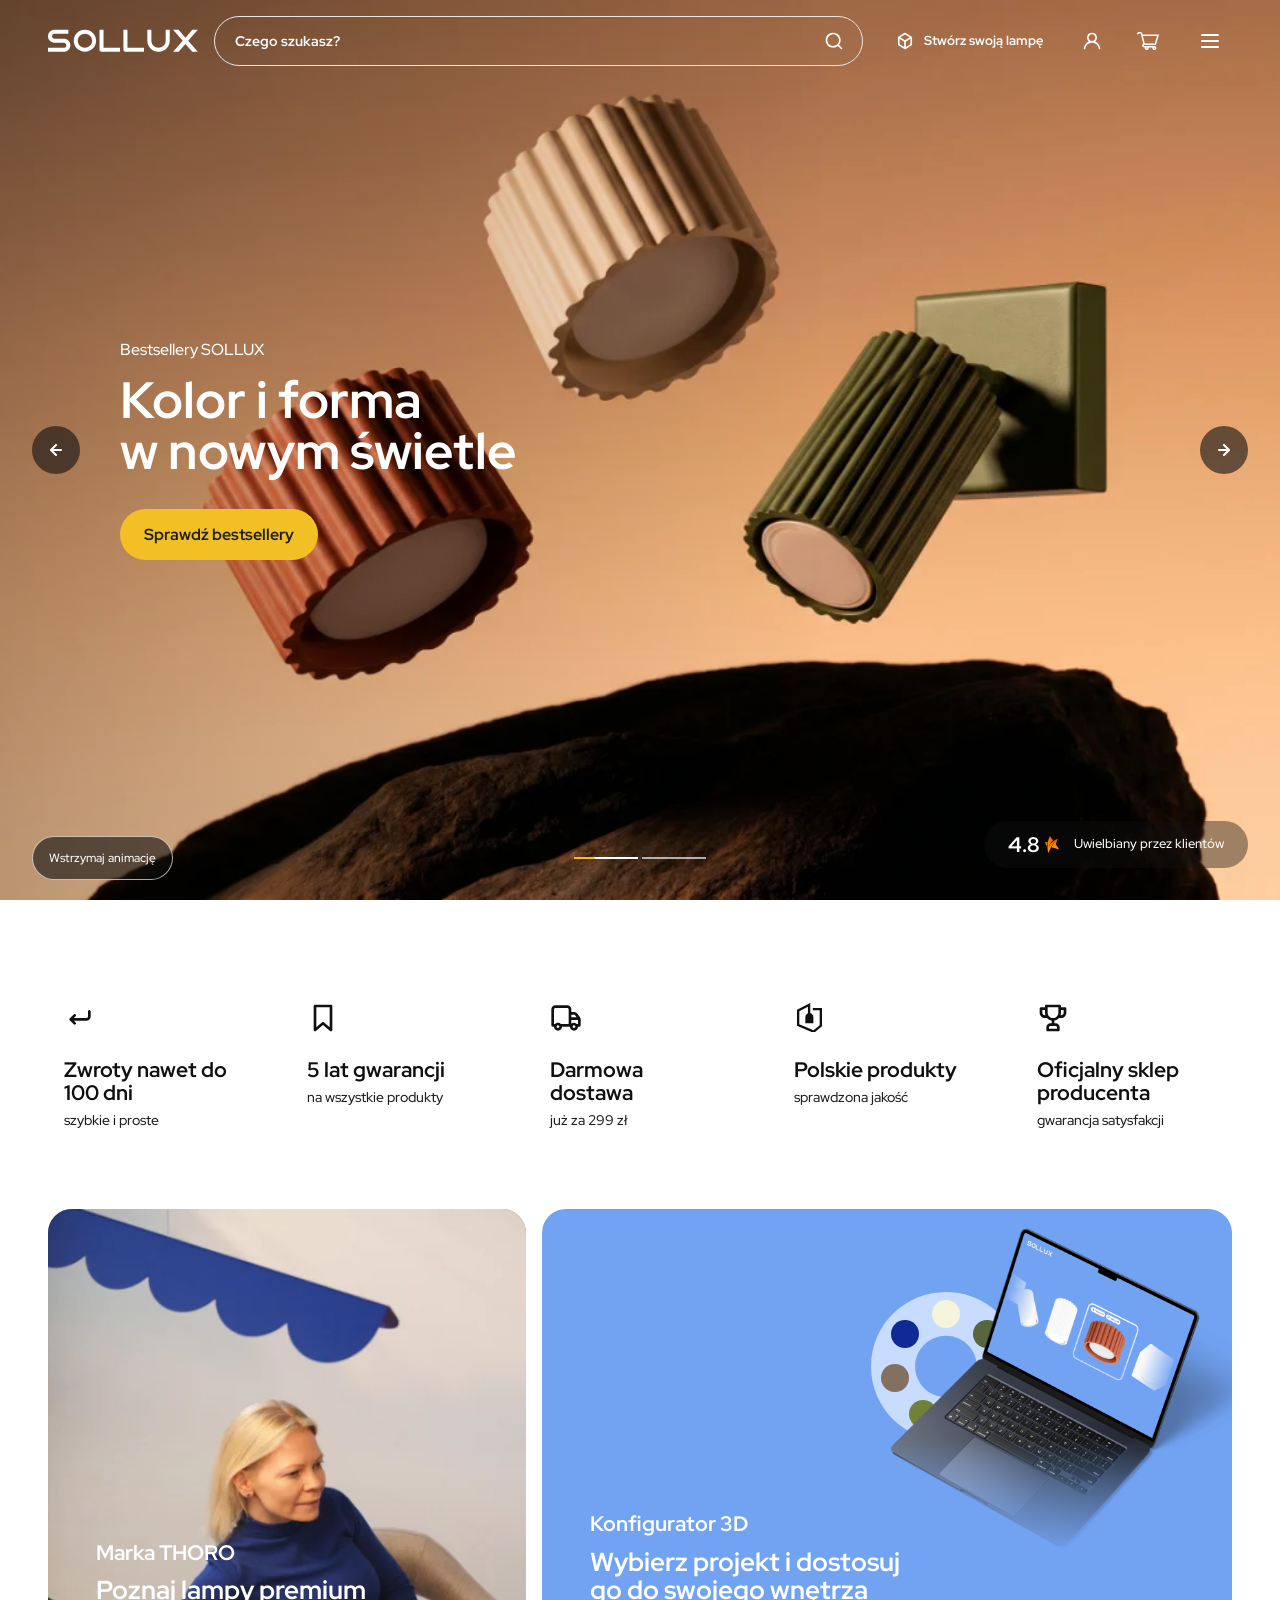
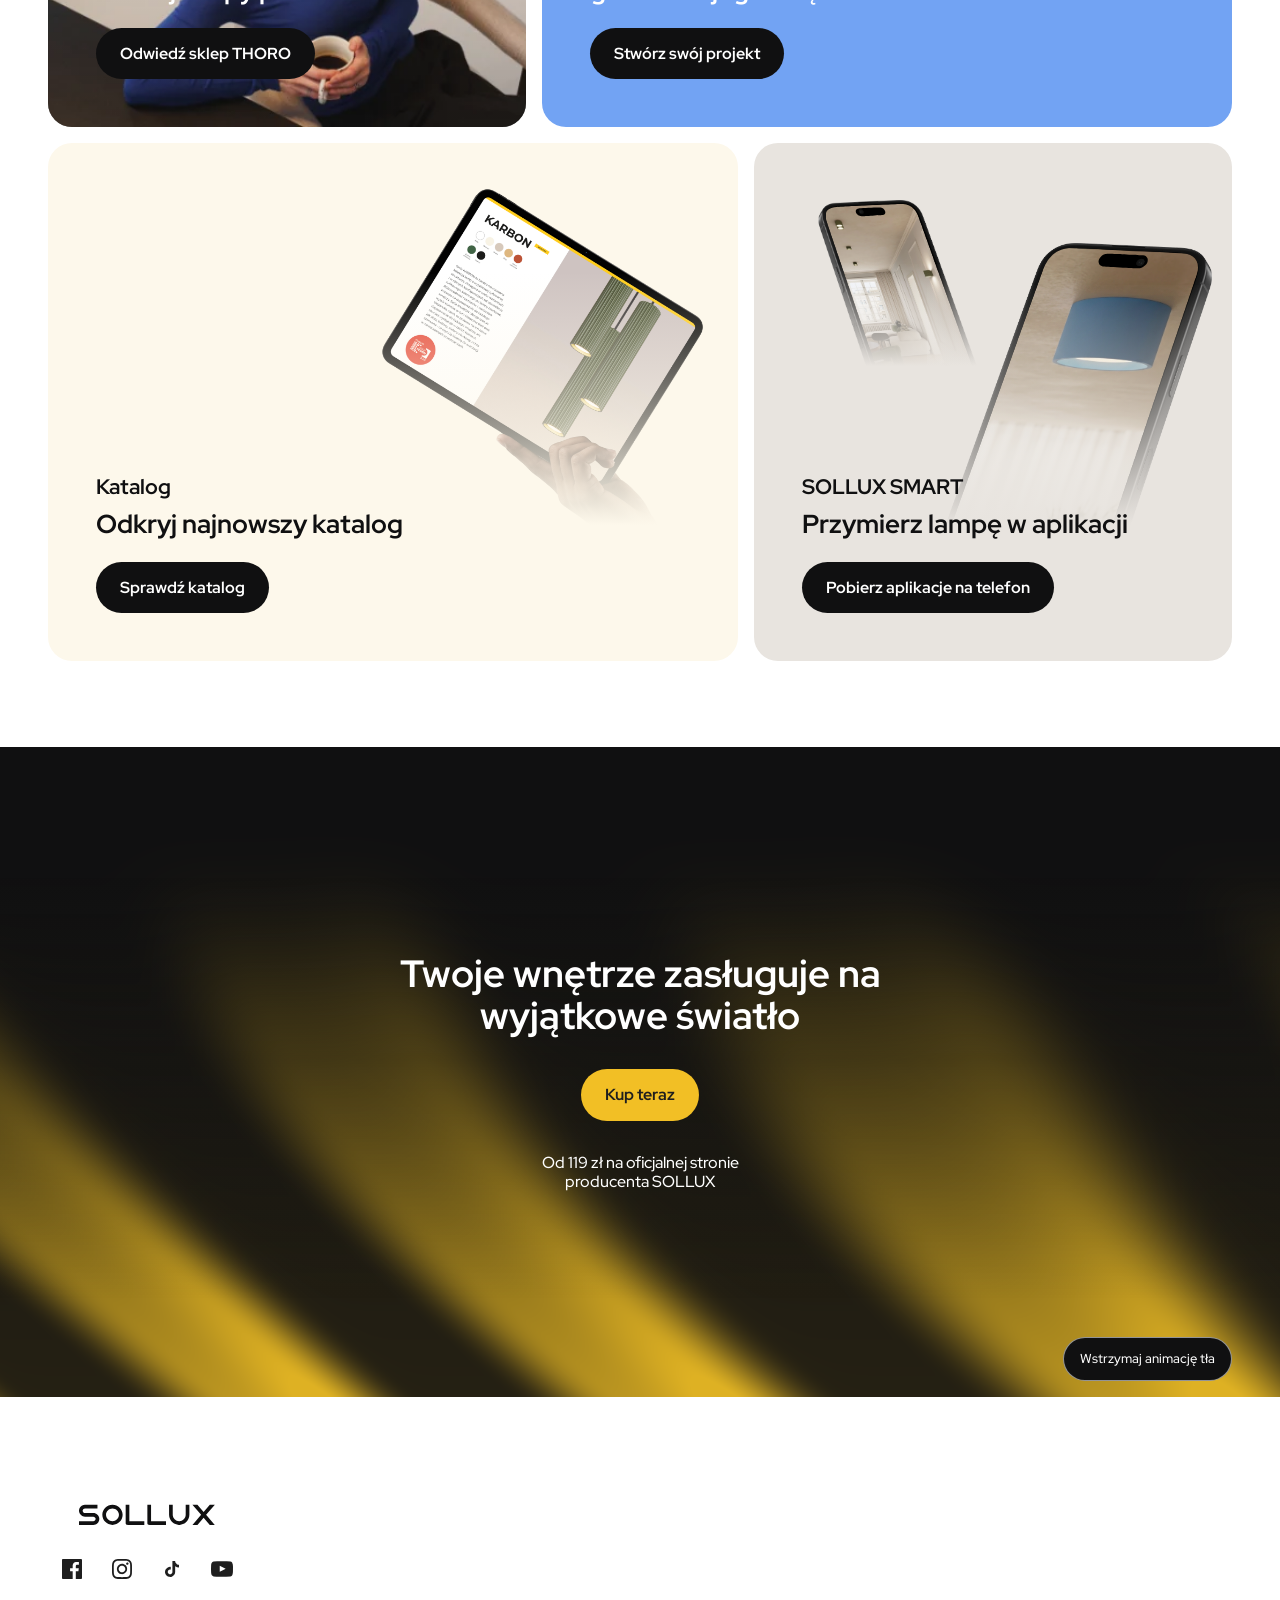
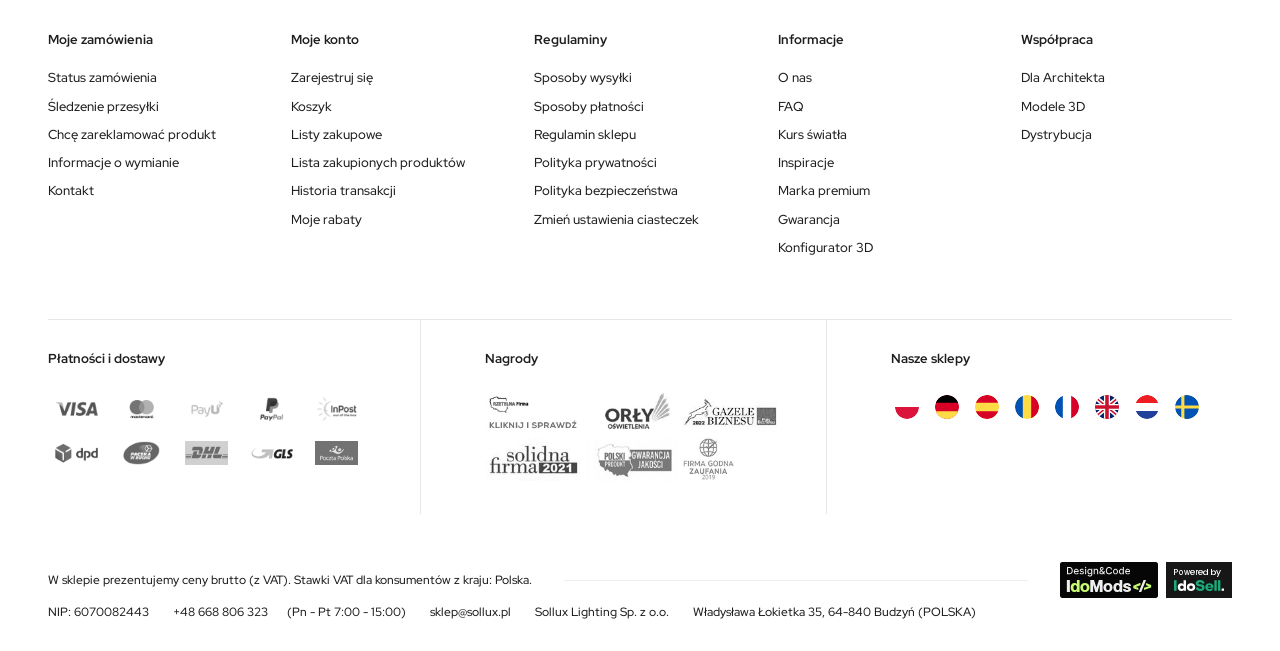
==== commit ee1d4f95: "Implement phase 5" ====
--- a/index.html
+++ b/index.html
@@ -49,8 +49,9 @@
 <article class="promo-card card-smart" data-figma-node="1:680"><div class="card-media" aria-hidden="true"><div class="artboard artboard-narrow" data-figma-node="1:681 1:691"><div class="art-box" style="left:12.191358024691358%;top:13.8996138996139%;width:35.49382716049383%;height:44.5945945945946%;overflow:hidden"><div class="art-box" style="inset:2.6% 0 -25.14% 3.04%;"><div class="mirrored"><img src="assets/images/smart-phone-frame.png" width="969" height="1230" alt="" class="art-image" loading="lazy" decoding="async" data-figma-node="1:683 1:693"></div></div><div class="art-box" style="inset:4.59% 2.49% -19.05% 7.98%;"><div class="mirrored"><img src="assets/icons/smart-back-device.svg" width="205.928" height="264.39" alt="" class="art-image" loading="lazy" decoding="async" data-figma-node="1:685"></div></div><div class="art-box" style="inset:4.11% .14% -19.84% 5.76%;"><div class="mirrored"><div class="screen-mask" style="mask-image:url(assets/icons/smart-back-screen-mask.svg);mask-position:48.4824% 37.6674%;mask-size:95.149% 98.8987%"><img src="assets/images/smart-screen-back.png" width="433" height="535" alt="" class="art-image" loading="lazy" decoding="async" data-figma-node="1:689"></div></div></div><div class="art-box" style="left:0%;top:39.82683982683983%;width:100%;height:60.17316017316018%;background:linear-gradient(to bottom,rgba(232,228,223,.01),#e8e4df)"></div></div><div class="art-box" style="left:33.95061728395062%;top:18.725868725868725%;width:64.6604938271605%;height:81.27413127413128%;overflow:hidden"><div class="art-box" style="inset:9.03% 4.27% -21.22% 6.92%;"><img src="assets/images/smart-phone-frame.png" width="969" height="1230" alt="" class="art-image" loading="lazy" decoding="async" data-figma-node="1:683 1:693"></div><div class="art-box" style="inset:10.85% 8.79% -15.64% 9.2%;"><img src="assets/icons/smart-front-device.svg" width="343.613" height="441.165" alt="" class="art-image" loading="lazy" decoding="async" data-figma-node="1:695"></div><div class="art-box" style="inset:10.41% 6.76% -16.37% 7.05%;"><div class="screen-mask" style="mask-image:url(assets/icons/smart-front-screen-mask.svg);mask-position:51.5223% 37.6662%;mask-size:95.1489% 98.8987%"><img src="assets/images/smart-screen-front.png" width="723" height="893" alt="" class="art-image" loading="lazy" decoding="async" data-figma-node="1:699"></div></div><div class="art-box" style="left:3.579952267303103%;top:22.802850356294538%;width:92.12410501193318%;height:77.19714964370546%;background:linear-gradient(to bottom,rgba(232,228,223,.01),#e8e4df)"></div></div></div></div><div class="card-copy"><p class="eyebrow">SOLLUX SMART</p><h3>Przymierz lampę w aplikacji</h3><a href="https://sollux.pl/pl/blog/nie-wiesz-czy-konkretna-lampa-bedzie-pasowac-do-twojego-wnetrza-sprawdz-to-za-darmo-z-aplikacja-sollux-smart" class="button button-dark" data-destination="smart">Pobierz aplikacje na telefon</a></div></article></div></div></div>
     </section>
     <section class="light-section" aria-labelledby="light-title" data-figma-node="1:707">
-      <div class="light-background" aria-hidden="true"></div>
+      <div class="light-background" aria-hidden="true"><canvas class="light-canvas" aria-hidden="true" tabindex="-1"></canvas></div>
       <div class="light-content"><h2 id="light-title">Twoje wnętrze zasługuje na<br class="desktop-break"> wyjątkowe światło</h2><a href="https://sollux.pl/pl/menu/lampy-1727" class="button button-yellow" data-destination="buy-now">Kup teraz</a><p>Od 119 zł na oficjalnej stronie<br> producenta SOLLUX</p></div>
+      <button class="light-pause" type="button" aria-describedby="light-title" hidden>Wstrzymaj animację tła</button>
     </section>
   </main>
   <footer class="site-footer" data-figma-node="1:708">
--- a/styles/main.css
+++ b/styles/main.css
@@ -86,13 +86,20 @@
 .mirrored { width: 100%; height: 100%; transform: scaleX(-1); }
 .screen-mask { width: 100%; height: 100%; mask-repeat: no-repeat; mask-mode: luminance; }
 
-/* Static procedural fallback. The real-time shader is reserved for Phase 5. */
+/* Procedural fallback remains behind the optional real-time WebGL canvas. */
 .light-section { position: relative; display: grid; place-items: center; min-height: 480px; padding: 72px 24px; isolation: isolate; overflow: hidden; background: var(--color-ink); color: white; text-align: center; }
 .light-background { position: absolute; z-index: -1; inset: 0; background: linear-gradient(#101011 0%, rgb(16 16 17 / 99%) 16%, transparent 72%), radial-gradient(ellipse at 31% 103%, #b49624 0, #75611b 23%, transparent 49%), conic-gradient(from 217deg at 69% 111%, #9c8020, #18170f 14deg, #8f7621 33deg, #282515 46deg, #a18421 68deg, #16160f 88deg, #856e1e 109deg, #101011 137deg); }
 .light-background::after { content: ''; position: absolute; inset: -6%; background: linear-gradient(42deg, transparent 12%, rgb(6 7 7 / 72%) 20%, transparent 26%, transparent 55%, rgb(6 7 7 / 75%) 61%, transparent 68%); filter: blur(18px); }
 .light-content { position: relative; max-width: 760px; }
 .light-content h2 { margin-bottom: 32px; font-size: clamp(30px, 3vw, 48px); line-height: 1.1; }
 .light-content p { margin-top: 32px; font-size: 16px; line-height: 1.2; }
+.light-canvas { position: absolute; inset: 0; width: 100%; height: 100%; display: none; pointer-events: none; }
+.shader-ready .light-canvas { display: block; }
+.shader-ready .light-background::after { inset: 0; filter: none; background: linear-gradient(transparent 20%, rgb(16 16 17 / 30%) 48%, transparent 85%); }
+.light-pause { position: absolute; right: var(--gutter); bottom: 16px; min-height: 44px; max-width: calc(100% - 2 * var(--gutter)); padding: 10px 16px; border: 1px solid rgb(255 255 255 / 55%); border-radius: 100px; background: #101011; color: white; font-size: 13px; }
+.light-pause[hidden] { display: none; }
+.light-pause:disabled { cursor: default; }
+.light-section :is(a, button):focus-visible { outline: 3px solid white; outline-offset: 4px; }
 
 .footer-top { display: grid; gap: 40px; padding-block: 48px; }
 .footer-brand { width: 198px; }
@@ -151,7 +158,7 @@
   .footer-links { grid-template-columns: repeat(3, minmax(0, 1fr)); }
 }
 @media (min-width: 900px) {
-  .hero { min-height: 640px; height: 56.25vw; max-height: 1080px; justify-content: center; }
+  .hero { height: 100vh; height: 100dvh; min-height: 0; max-height: none; justify-content: center; }
   .hero-image { position: absolute; inset: 0; height: 100%; aspect-ratio: auto; }
   .hero-content { padding: 64px 72px; }
   .hero-arrow { display: flex; align-items: center; justify-content: center; position: absolute; top: calc(50% - 24px); width: 48px; height: 48px; border-radius: 50%; background: rgb(16 16 17 / 20%); }
--- a/styles/motion.css
+++ b/styles/motion.css
@@ -25,10 +25,7 @@
   .header-motion:not(.navigation-open) .header-inner > * { pointer-events: auto; }
 }
 @media (max-width: 899px) {
-  /* Keep the transparent logo row over the photo, with search in protected
-     space below it so the lamp controls remain available to touch. */
-  .header-motion:not(.navigation-open) .search-form { position: absolute; top: calc(56.25vw + 16px); left: var(--gutter); width: calc(100% - var(--gutter) * 2); }
-  .hero-interactive .hero-content { padding-top: 100px; }
+  .header-motion:not(.navigation-open) .search-form { position: absolute; top: 72px; left: var(--gutter); width: calc(100% - var(--gutter) * 2); }
 }
 @media (min-width: 1600px) {
   .site-header.header-motion:focus-within { --header-active: 1; }
@@ -38,6 +35,10 @@
 }
 
 /* The same two image layers are reused for every transition. */
+:root { --hero-viewport-height: 100vh; }
+@supports (height: 100dvh) { :root { --hero-viewport-height: 100dvh; } }
+.hero-interactive { height: var(--hero-viewport-height); min-height: 0; max-height: none; }
+.hero-interactive > .hero-image, .hero-interactive .hero-slide-secondary, .hero-interactive .hero-slide-secondary .hero-image { position: absolute; inset: 0; width: 100%; height: 100%; aspect-ratio: auto; }
 .hero-slide { overflow: hidden; }
 .hero-slide-secondary { position: absolute; top: 0; left: 0; width: 100%; aspect-ratio: 16 / 9; pointer-events: none; }
 .hero-slide-secondary .hero-slide { opacity: 0; }
@@ -73,15 +74,49 @@
   .hero-controls .hero-progress { position: absolute; bottom: 20px; left: 50%; transform: translateX(-50%); }
   .hero-pause { position: absolute; bottom: 20px; left: 32px; }
 }
-@media (min-width: 900px) and (max-width: 1023px) {
-  /* The narrow overlay layout keeps its CTA below the terracotta lamp's
-     central hit area, while preserving space for both side arrows. */
-  .hero-interactive .hero-content { padding-top: 128px; padding-bottom: 0; }
-}
 @media (min-width: 1600px) {
   .hero-arrow-left { left: 72px; }
   .hero-arrow-right { right: 72px; }
   .hero-pause { left: 72px; }
+}
+
+/* Compact copy and controls overlay the same full-viewport photos as desktop. */
+@media (max-width: 1113px) {
+  .hero-interactive { display: block; }
+  .hero-interactive::after { content: ''; position: absolute; inset: 0; pointer-events: none; background: linear-gradient(180deg, rgb(0 0 0 / 15%), rgb(0 0 0 / 38%) 55%, rgb(0 0 0 / 65%)); }
+  .hero-interactive .hero-content { position: absolute; inset: 100px var(--gutter) 200px; display: flex; flex-direction: column; align-items: flex-start; justify-content: center; width: auto; margin: 0; padding: 0; }
+  .hero-interactive .hero-eyebrow { margin-bottom: 8px; font-size: 14px; }
+  .hero-interactive h1 { margin-bottom: 16px; font-size: clamp(26px, 4dvh, 42px); }
+  .hero-interactive .hero-content .button { min-height: 44px; padding: 12px 20px; }
+  .hero-controls { position: absolute; inset: auto 0 8px; display: grid; grid-template-columns: 44px minmax(0, 1fr) 44px; gap: 8px; padding: 0 var(--gutter); pointer-events: auto; }
+  .carousel-ready .hero-arrow { position: static; width: 44px; height: 44px; }
+  .hero-controls .hero-progress { position: static; transform: none; }
+  .hero-pause { position: static; grid-column: 2; }
+  .hero-interactive .review-badge { position: absolute; inset: auto auto 120px var(--gutter); margin: 0; }
+}
+@media (max-width: 899px) {
+  .hero-interactive .hero-content { top: 140px; }
+}
+/* Short landscape screens keep a single header row and a compact control band. */
+@media (max-height: 520px) and (min-aspect-ratio: 1 / 1) {
+  .header-motion:not(.navigation-open) .header-inner { grid-template-columns: auto minmax(0, 1fr) auto auto; gap: 8px; }
+  .header-motion:not(.navigation-open) .brand { width: 96px; }
+  .header-motion:not(.navigation-open) .search-form { position: static; grid-column: 2; grid-row: 1; width: 100%; margin: 0; padding-inline: 12px 4px; }
+  .header-motion:not(.navigation-open) .search-form input { height: 44px; }
+  .header-motion:not(.navigation-open) .header-actions { grid-column: 3; }
+  .header-motion:not(.navigation-open) .configurator-link { display: none; }
+  .header-motion:not(.navigation-open) .menu-toggle { grid-column: 4; }
+  .hero-interactive { display: block; }
+  .hero-interactive > .hero-image, .hero-slide-secondary { position: absolute; inset: 0; height: 100%; aspect-ratio: auto; }
+  .hero-interactive .hero-content { position: absolute; top: 84px; bottom: 104px; left: 0; right: 0; display: flex; flex-direction: column; align-items: flex-start; justify-content: center; padding: 0 48px; }
+  .hero-interactive .hero-eyebrow { margin-bottom: 4px; font-size: 12px; }
+  .hero-interactive h1 { margin-bottom: 8px; font-size: 24px; }
+  .hero-interactive .hero-content .button { min-height: 44px; padding: 12px 20px; }
+  .hero-controls { position: absolute; inset: auto 0 8px; display: grid; grid-template-columns: 44px minmax(0, 1fr) 44px; gap: 4px; padding: 0 var(--gutter); pointer-events: auto; }
+  .carousel-ready .hero-arrow { position: static; width: 44px; height: 44px; }
+  .hero-controls .hero-progress { position: static; transform: none; }
+  .hero-pause { position: static; grid-column: 2; }
+  .hero-interactive .review-badge { position: absolute; inset: auto var(--gutter) 112px auto; margin: 0; padding: 8px 12px; font-size: 12px; }
 }
 
 .card-media > picture { display: block; }
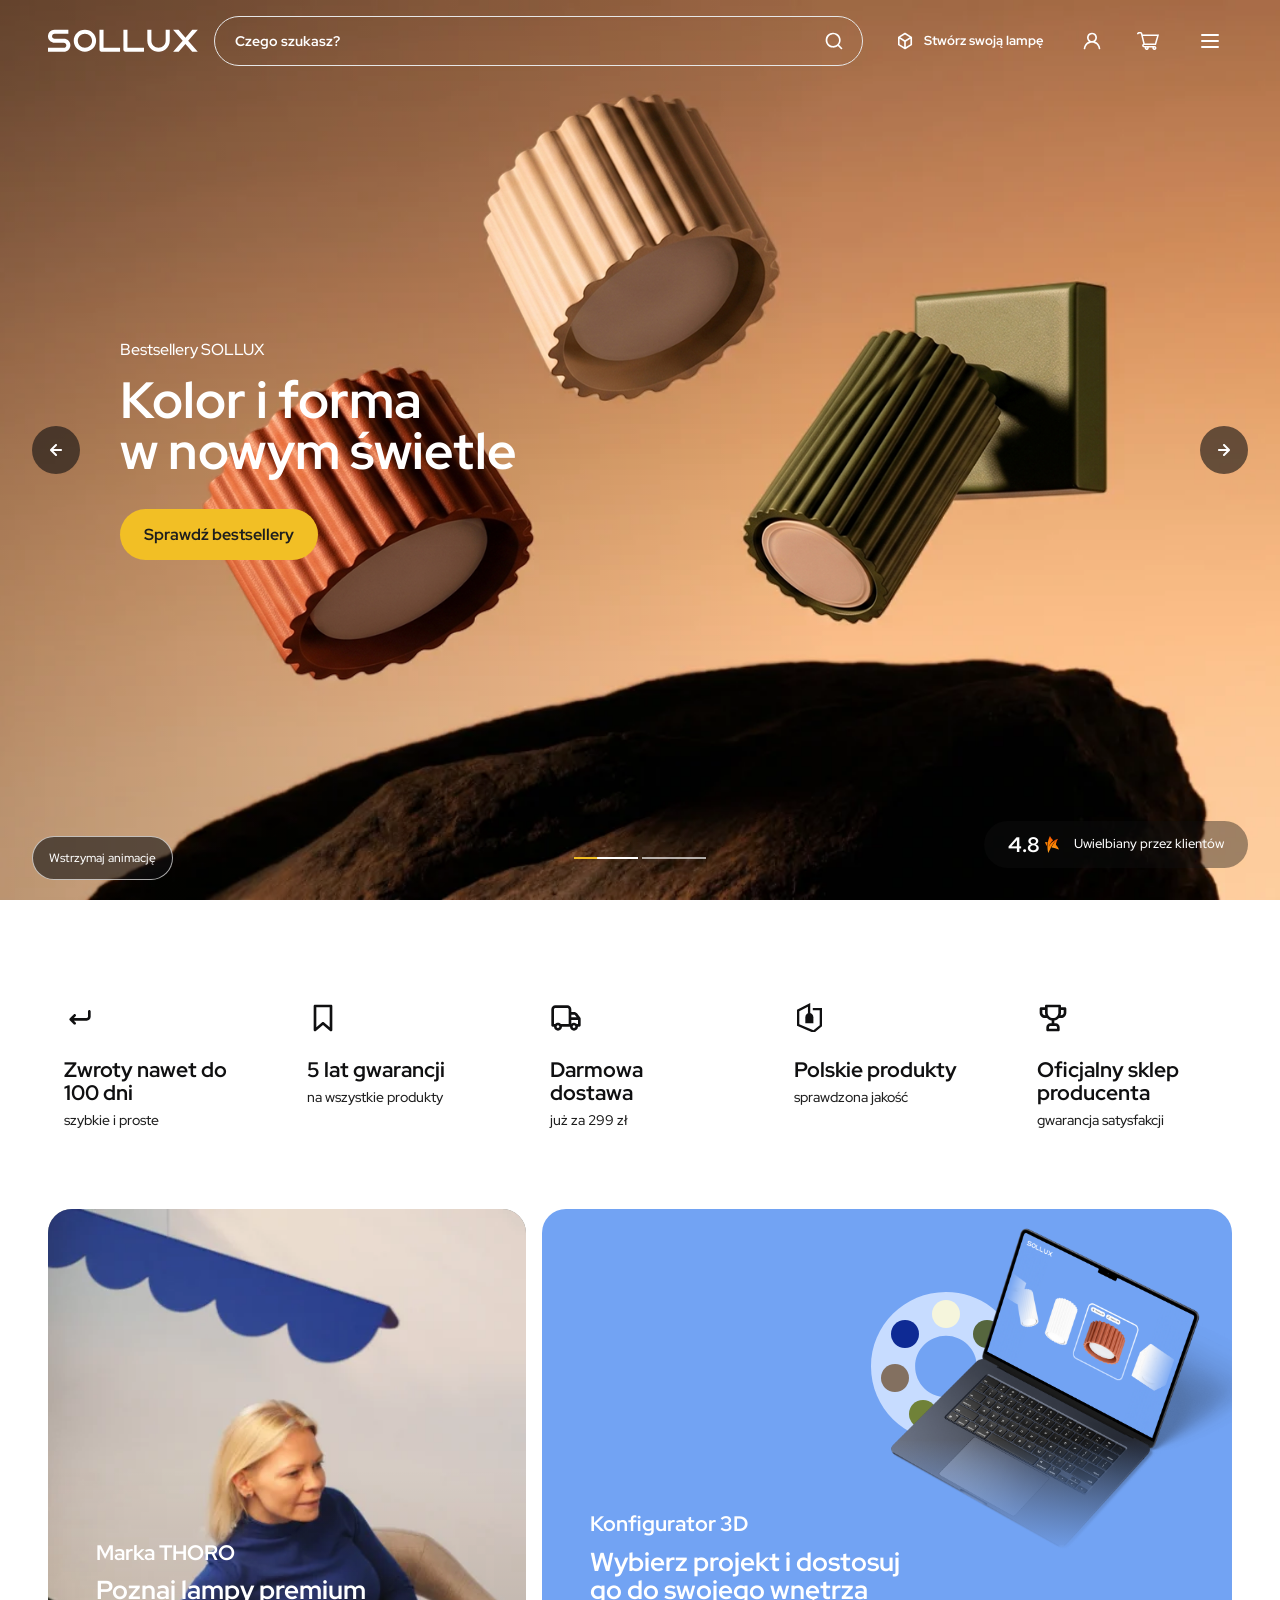
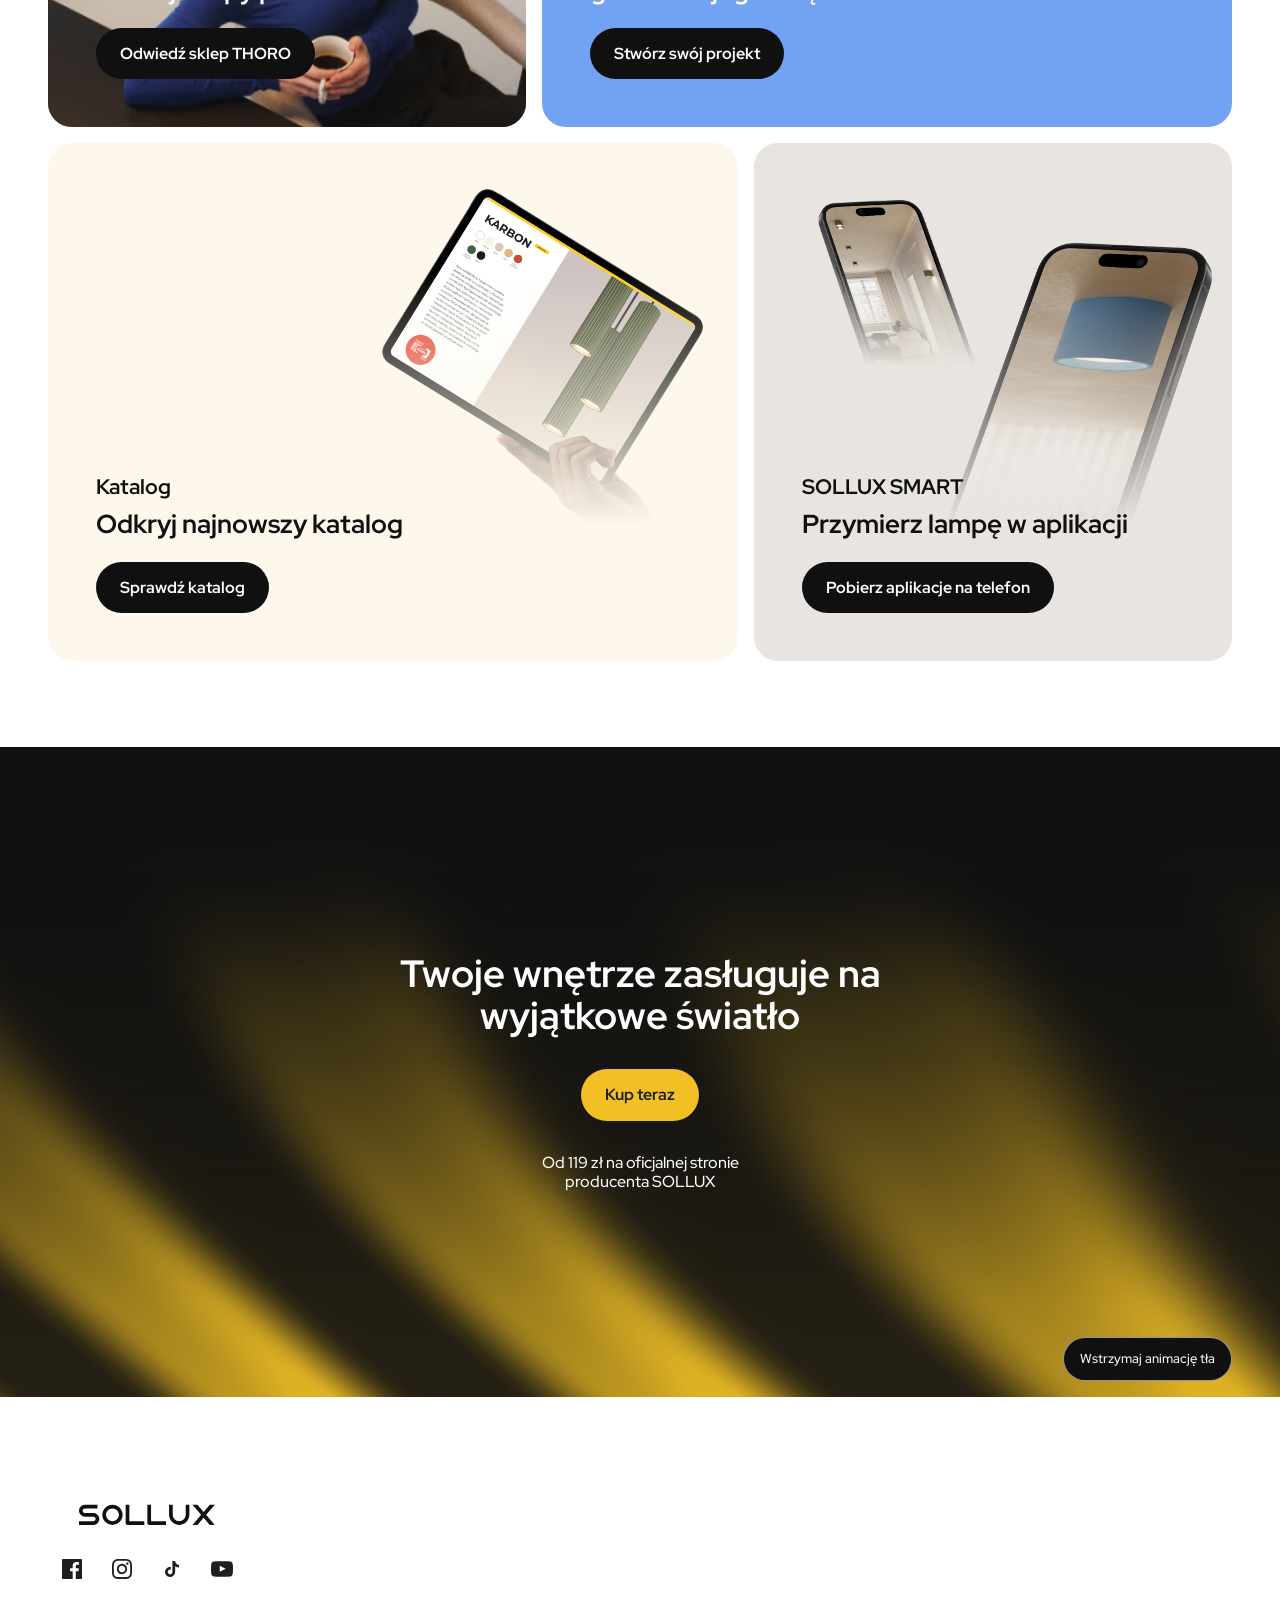
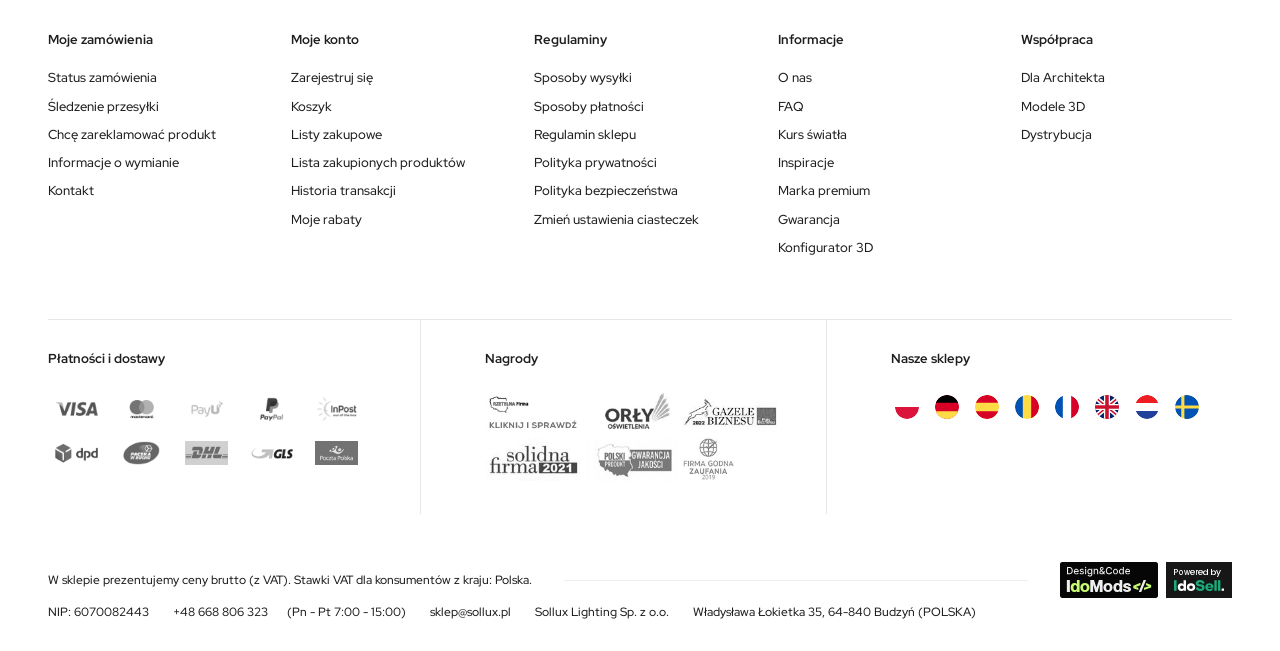
==== commit 09f2f422: "Add lamp hover scaling with aligned lighting" ====
--- a/index.html
+++ b/index.html
@@ -33,7 +33,7 @@
     <section class="hero" aria-labelledby="hero-title" data-figma-node="1:506">
       <picture class="hero-image hero-slide is-active"><source type="image/webp" srcset="assets/images/hero-bestsellers-480.webp 480w, assets/images/hero-bestsellers-640.webp 640w, assets/images/hero-bestsellers-960.webp 960w, assets/images/hero-bestsellers-1280.webp 1280w, assets/images/hero-bestsellers-1600.webp 1600w, assets/images/hero-bestsellers-1920.webp 1920w" sizes="100vw"><img src="assets/images/hero-bestsellers-1920.jpg" srcset="assets/images/hero-bestsellers-480.jpg 480w, assets/images/hero-bestsellers-640.jpg 640w, assets/images/hero-bestsellers-960.jpg 960w, assets/images/hero-bestsellers-1280.jpg 1280w, assets/images/hero-bestsellers-1600.jpg 1600w, assets/images/hero-bestsellers-1920.jpg 1920w" sizes="100vw" width="1920" height="1072" alt="" loading="eager" fetchpriority="high" decoding="async" data-figma-node="1:506"></picture>
       <div class="hero-slide-secondary" hidden><picture class="hero-image hero-slide"><source type="image/webp" srcset="assets/images/hero-interior-480.webp 480w, assets/images/hero-interior-640.webp 640w, assets/images/hero-interior-960.webp 960w, assets/images/hero-interior-1280.webp 1280w, assets/images/hero-interior-1600.webp 1600w, assets/images/hero-interior-1920.webp 1920w" sizes="100vw"><img src="assets/images/hero-interior-1920.jpg" srcset="assets/images/hero-interior-480.jpg 480w, assets/images/hero-interior-640.jpg 640w, assets/images/hero-interior-960.jpg 960w, assets/images/hero-interior-1280.jpg 1280w, assets/images/hero-interior-1600.jpg 1600w, assets/images/hero-interior-1920.jpg 1920w" sizes="100vw" width="1920" height="1080" alt="" loading="lazy" decoding="async" data-figma-node="1:1005"></picture></div>
-      <div class="lamp-regions" hidden><button type="button" data-lamp="beige" data-figma-node="1:1004" aria-label="Lampa beżowa — światło" aria-pressed="false"></button><button type="button" data-lamp="green" data-figma-node="1:1003" aria-label="Lampa zielona — światło" aria-pressed="false"></button><button type="button" data-lamp="terracotta" data-figma-node="1:1002" aria-label="Lampa terakotowa — światło" aria-pressed="false"></button></div>
+      <div class="lamp-regions" hidden><button type="button" data-lamp="beige" data-figma-node="1:1004" aria-label="Lampa beżowa — światło" aria-pressed="false"><img src="assets/images/lamp-beige.png" width="372" height="419" alt="" loading="eager" decoding="async" data-figma-node="1:1004"></button><button type="button" data-lamp="green" data-figma-node="1:1003" aria-label="Lampa zielona — światło" aria-pressed="false"><img src="assets/images/lamp-green.png" width="940" height="856" alt="" loading="eager" decoding="async" data-figma-node="1:1003"></button><button type="button" data-lamp="terracotta" data-figma-node="1:1002" aria-label="Lampa terakotowa — światło" aria-pressed="false"><img src="assets/images/lamp-terracotta.png" width="423" height="393" alt="" loading="eager" decoding="async" data-figma-node="1:1002"></button></div>
       <div class="container hero-content"><p class="hero-eyebrow">Bestsellery SOLLUX</p><h1 id="hero-title">Kolor i forma<br> w nowym świetle</h1><a href="https://sollux.pl/pl/menu/bestsellery-827" class="button button-yellow" data-destination="bestsellers">Sprawdź bestsellery</a></div>
       <div class="hero-controls" hidden><button class="hero-arrow hero-arrow-left" type="button" aria-label="Poprzedni slajd" hidden><span class="icon " aria-hidden="true"><img src="assets/icons/arrow-left.svg" width="24" height="24" alt="" loading="eager" decoding="async" data-figma-node="1:518"></span></button><div class="hero-progress" role="group" aria-label="Wybierz slajd"><button type="button" data-slide="0" aria-label="Slajd 1 z 2" aria-current="true"><span></span></button><button type="button" data-slide="1" aria-label="Slajd 2 z 2"><span></span></button></div><button class="hero-arrow hero-arrow-right" type="button" aria-label="Następny slajd" hidden><span class="icon " aria-hidden="true"><img src="assets/icons/arrow-right.svg" width="24" height="24" alt="" loading="eager" decoding="async" data-figma-node="1:515"></span></button><button class="hero-pause" type="button">Wstrzymaj animację</button></div>
       <p class="visually-hidden hero-status" role="status" aria-live="polite"></p>
--- a/styles/motion.css
+++ b/styles/motion.css
@@ -60,8 +60,19 @@
 .hero-pause:disabled { cursor: default; }
 .hero button:focus-visible, .promo-card a:focus-visible { outline: 3px solid var(--color-yellow); outline-offset: 4px; }
 .lamp-regions { z-index: 1; }
-.lamp-regions > button { position: absolute; min-width: 44px; min-height: 44px; pointer-events: auto; border: 0; border-radius: 50%; background: transparent; }
-.lamp-regions > button::before { content: ''; position: absolute; inset: 45% -10% -8%; pointer-events: none; border-radius: 50%; background: radial-gradient(ellipse, rgb(255 239 176 / 85%) 0%, rgb(255 203 87 / 40%) 30%, rgb(255 190 62 / 0%) 70%); opacity: 0; transition: opacity var(--motion-lamp) var(--ease-standard); }
+.lamp-regions > button { position: absolute; min-width: 44px; min-height: 44px; padding: 0; pointer-events: auto; border: 0; border-radius: 0; background: transparent; transform: scale(1); transition: transform var(--motion-card) ease-out; }
+.lamp-regions > button > img { display: block; width: 100%; height: 100%; max-width: none; pointer-events: none; opacity: 0; }
+.lamp-regions > .lamp-ready > img { opacity: 1; }
+.lamp-regions > .lamp-ready:focus-visible { transform: scale(1.1); }
+@media (hover: hover) and (pointer: fine) {
+  .lamp-regions > .lamp-ready:hover { transform: scale(1.1); }
+}
+/* Centers and angles follow each diffuser in the original photograph. Percentages
+   stay relative to its cover-scaled lamp region, including on cropped screens. */
+.lamp-regions > [data-lamp="beige"] { --light-x: 58.6%; --light-y: 65.4%; --light-width: 80%; --light-height: 38%; --light-angle: -32deg; }
+.lamp-regions > [data-lamp="green"] { --light-x: 20%; --light-y: 80.8%; --light-width: 42%; --light-height: 27%; --light-angle: 40deg; }
+.lamp-regions > [data-lamp="terracotta"] { --light-x: 60.5%; --light-y: 62.8%; --light-width: 76%; --light-height: 36%; --light-angle: -31deg; }
+.lamp-regions > button::before { content: ''; position: absolute; left: var(--light-x); top: var(--light-y); width: var(--light-width); height: var(--light-height); transform: translate(-50%, -50%) rotate(var(--light-angle)); pointer-events: none; border-radius: 50%; background: radial-gradient(ellipse, rgb(255 239 176 / 85%) 0%, rgb(255 203 87 / 40%) 30%, rgb(255 190 62 / 0%) 70%); opacity: 0; transition: opacity var(--motion-lamp) var(--ease-standard); }
 .lamp-regions > button[aria-pressed="true"]::before { opacity: 1; }
 .hero .lamp-regions > button:focus-visible { outline-offset: -4px; }
 @media (min-width: 900px) {
@@ -131,6 +142,7 @@
 }
 @media (prefers-reduced-motion: reduce) {
   .header-motion::before, .header-motion .header-face > span, .header-motion .brand img, .header-motion .search-dark-text,
-  .lamp-regions > button::before, .card-media > picture, .card-media > .artboard, .promo-card .button-dark::before { transition: none; }
+  .lamp-regions > button, .lamp-regions > button::before, .card-media > picture, .card-media > .artboard, .promo-card .button-dark::before { transition: none; }
+  .lamp-regions > .lamp-ready:is(:hover, :focus-visible) { transform: none; }
   .promo-card:is(:hover, :focus-within) .card-media > picture, .promo-card:is(:hover, :focus-within) .card-media > .artboard { transform: none; }
 }
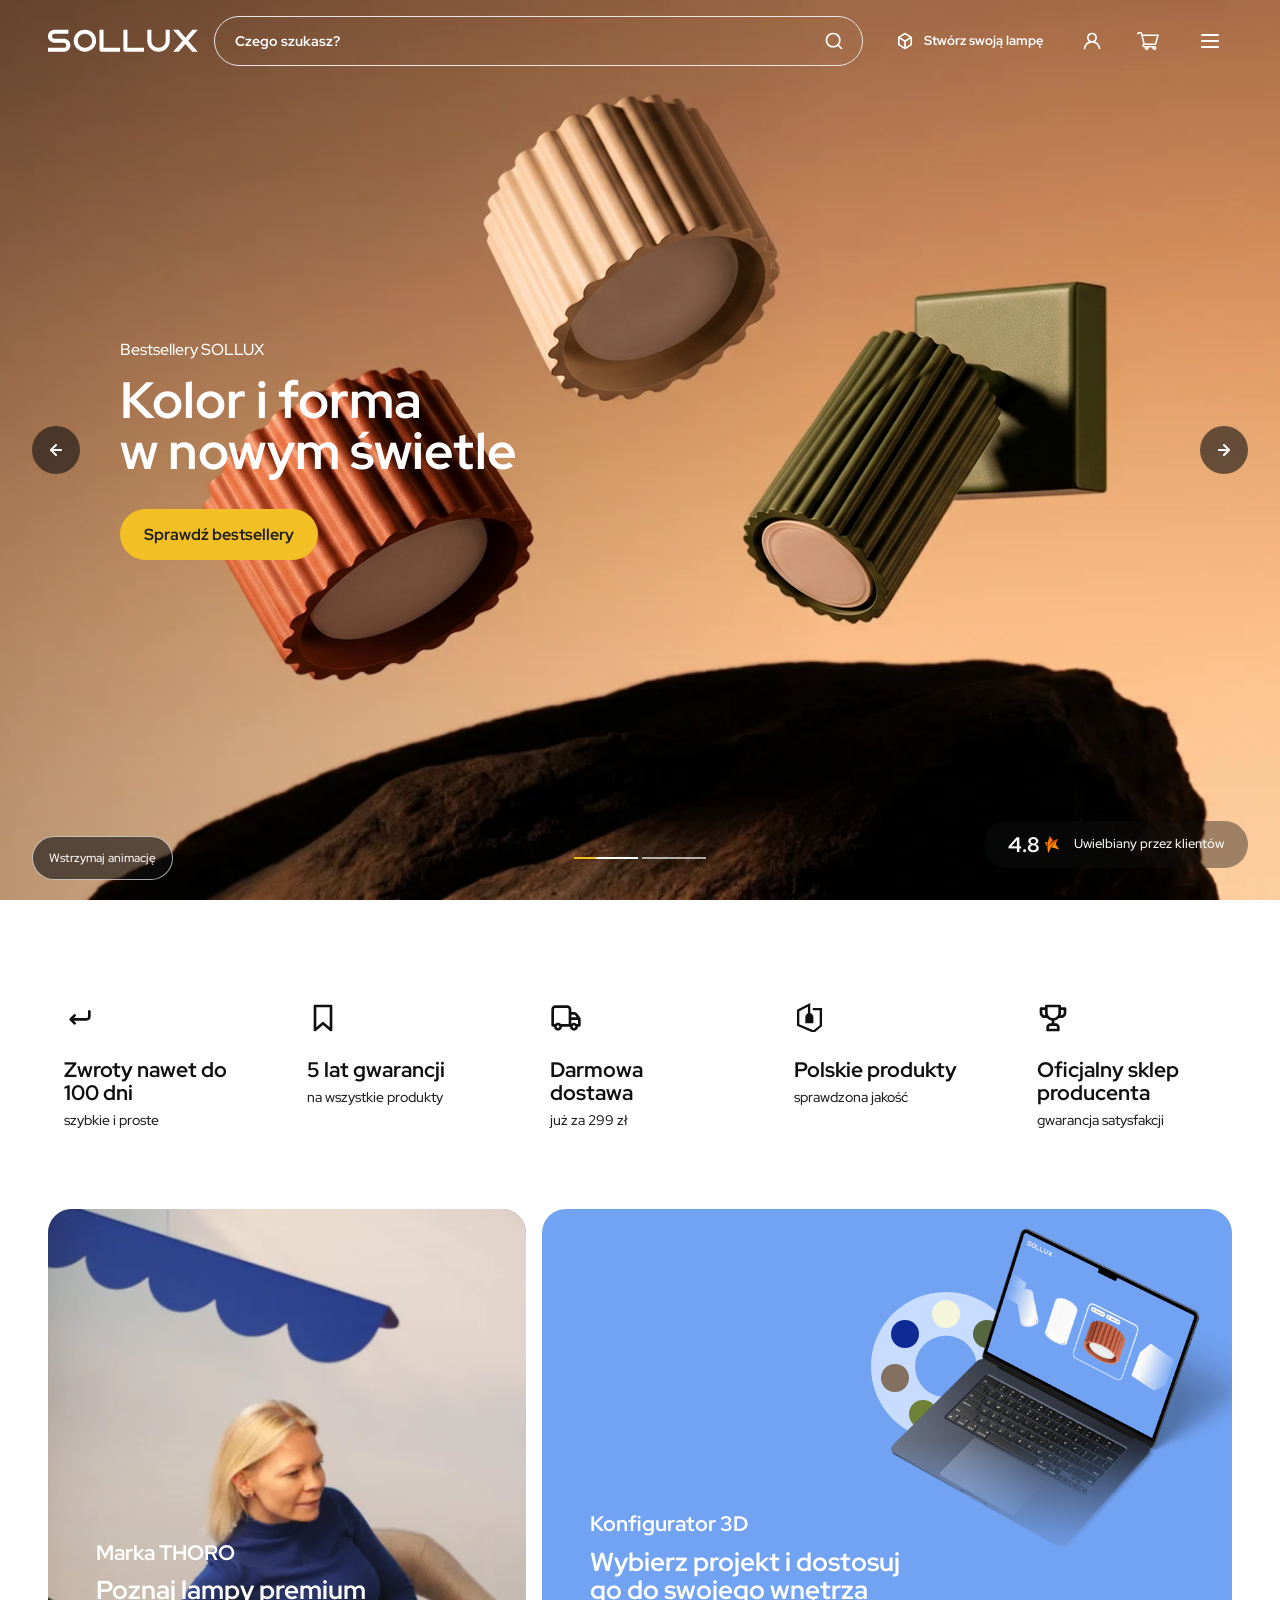
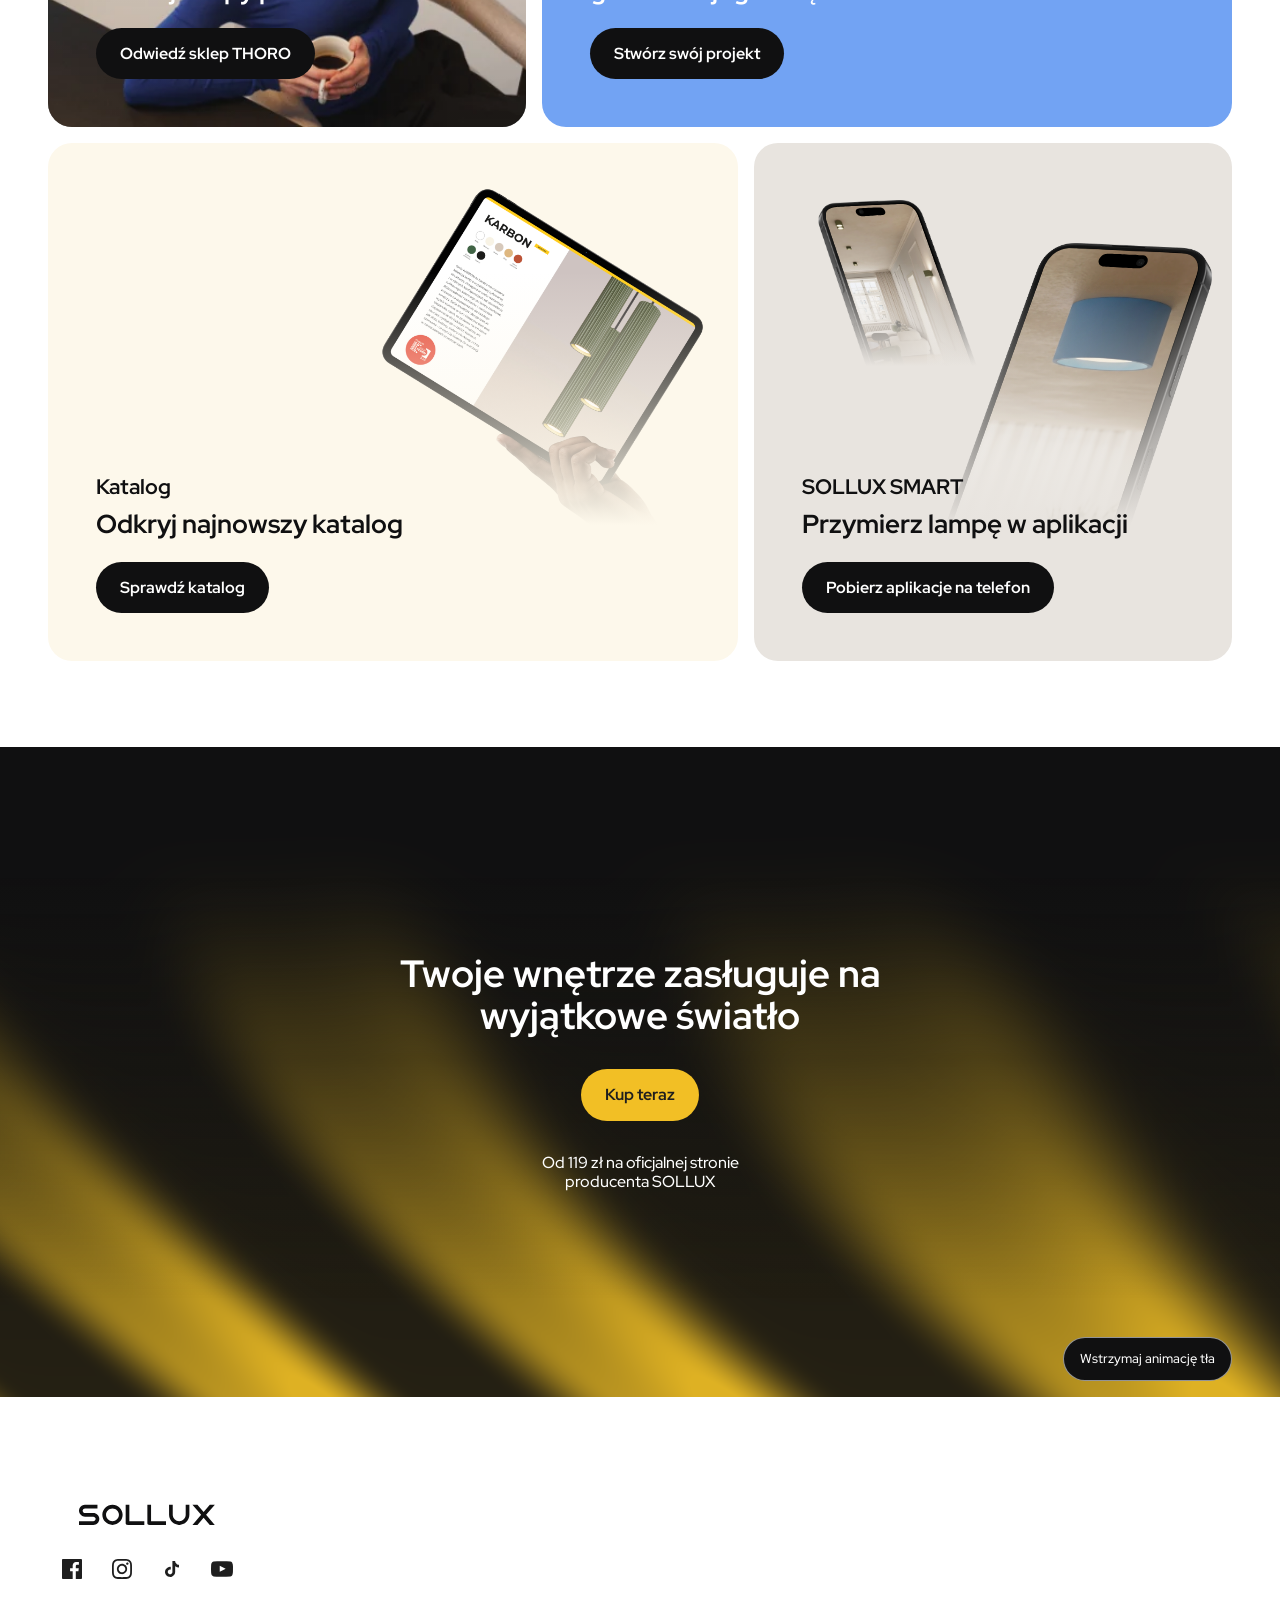
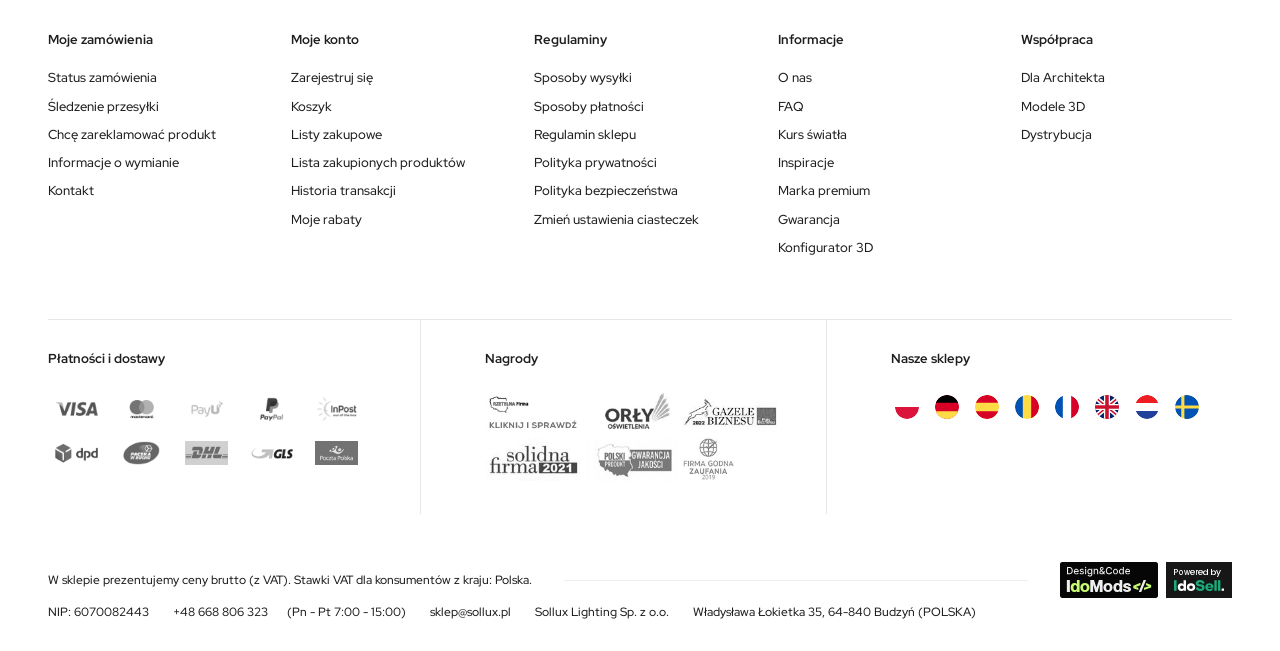
==== commit 22371789: "Refactor landing page for performance, accessibility and SEO" ====
--- a/index.html
+++ b/index.html
@@ -3,65 +3,71 @@
 <head>
   <meta charset="utf-8">
   <meta name="viewport" content="width=device-width, initial-scale=1">
+  <!-- SEO settings: site.config.mjs; regenerate this file after editing. -->
+  <title>SOLLUX — Kolor i forma w nowym świetle</title>
   <meta name="description" content="Odkryj lampy SOLLUX: kolor, forma i światło do Twojego wnętrza. Poznaj bestsellery, konfigurator 3D, najnowszy katalog i aplikację SOLLUX SMART.">
+  <meta name="robots" content="index, follow, max-image-preview:large">
+  <meta property="og:title" content="SOLLUX — Kolor i forma w nowym świetle">
+  <meta property="og:description" content="Odkryj lampy SOLLUX: kolor, forma i światło do Twojego wnętrza. Poznaj bestsellery, konfigurator 3D, najnowszy katalog i aplikację SOLLUX SMART.">
+  <meta property="og:image" content="assets/images/hero-bestsellers-1920.jpg">
+  <meta property="og:image:alt" content="Beżowa, zielona i terakotowa lampa SOLLUX z ryflowanymi kloszami.">
+  <meta property="og:type" content="website">
+  <meta property="og:locale" content="pl_PL">
+  <!-- Set site.url to generate a canonical, og:url and an absolute og:image. -->
   <meta name="theme-color" content="#F2BF25">
   <link rel="icon" href="assets/icons/sollux-dark.svg" type="image/svg+xml">
-  <title>SOLLUX — Kolor i forma w nowym świetle</title>
   <link rel="preload" href="assets/fonts/red-hat-display-latin.woff2" as="font" type="font/woff2" crossorigin>
-  <link rel="stylesheet" href="assets/fonts/red-hat-display.css">
-  <link rel="stylesheet" href="styles/tokens.css">
-  <link rel="stylesheet" href="styles/main.css">
-  <link rel="stylesheet" href="styles/motion.css">
+  <link rel="stylesheet" href="styles/site.min.css">
   <script type="module" src="scripts/main.js"></script>
 </head>
 <body>
   <a class="skip-link" href="#main">Przejdź do treści</a>
   <header class="site-header" data-figma-node="1:533">
     <div class="container header-inner">
-      <a class="brand" href="https://sollux.pl/" aria-label="SOLLUX — strona główna"><img src="assets/icons/sollux-light.svg" width="150" height="48" alt="" class="brand-light" loading="eager" decoding="async" data-figma-node="1:536"><img src="assets/icons/sollux-dark.svg" width="160" height="44" alt="" class="brand-dark" loading="eager" decoding="async" data-figma-node="1:712"></a>
+      <a class="brand" href="https://sollux.pl/" aria-label="SOLLUX — strona główna"><img src="assets/icons/sollux-light.svg" width="150" height="48" alt="" loading="eager" decoding="async" data-figma-node="1:536" class="brand-light"><img src="assets/icons/sollux-dark.svg" width="160" height="44" alt="" loading="eager" decoding="async" data-figma-node="1:712" class="brand-dark"></a>
       <button class="menu-toggle" type="button" aria-label="Menu" aria-controls="primary-navigation" aria-expanded="false" hidden><span class="header-face"><span class="header-face-light"><img class="menu-icon-open" src="assets/icons/menu-hamburger.svg" width="24" height="24" alt=""><img class="menu-icon-close" src="assets/icons/menu-close.svg" width="24" height="24" alt=""></span><span class="header-face-dark" aria-hidden="true"><img class="menu-icon-open" src="assets/icons/menu-hamburger.svg" width="24" height="24" alt=""><img class="menu-icon-close" src="assets/icons/menu-close.svg" width="24" height="24" alt=""></span></span></button>
       <nav id="primary-navigation" class="primary-nav" aria-label="Nawigacja główna"><ul>
-        <li><a href="https://sollux.pl/pl/menu/lampy-1727" data-destination="lamps"><span class="header-face"><span class="header-face-light">Lampy <span class="icon " aria-hidden="true"><img src="assets/icons/angle-down.svg" width="16" height="16" alt="" loading="eager" decoding="async" data-figma-node="1:548 1:553 1:558"></span></span><span class="header-face-dark" aria-hidden="true">Lampy <span class="icon " aria-hidden="true"><img src="assets/icons/angle-down.svg" width="16" height="16" alt="" loading="eager" decoding="async" data-figma-node="1:548 1:553 1:558"></span></span></span></a></li><li><a href="https://sollux.pl/pl/menu/lampy-1727?filter_traits[21]=11086,11076,24,14336,14325,25,14303,852,23,14316,14164,768,11333,1246" data-destination="colors"><span class="header-face"><span class="header-face-light">Kolory <span class="icon " aria-hidden="true"><img src="assets/icons/angle-down.svg" width="16" height="16" alt="" loading="eager" decoding="async" data-figma-node="1:548 1:553 1:558"></span></span><span class="header-face-dark" aria-hidden="true">Kolory <span class="icon " aria-hidden="true"><img src="assets/icons/angle-down.svg" width="16" height="16" alt="" loading="eager" decoding="async" data-figma-node="1:548 1:553 1:558"></span></span></span></a></li><li><a href="https://sollux.pl/pl/menu/pomieszczenia-160" data-destination="rooms"><span class="header-face"><span class="header-face-light">Pomieszczenia <span class="icon " aria-hidden="true"><img src="assets/icons/angle-down.svg" width="16" height="16" alt="" loading="eager" decoding="async" data-figma-node="1:548 1:553 1:558"></span></span><span class="header-face-dark" aria-hidden="true">Pomieszczenia <span class="icon " aria-hidden="true"><img src="assets/icons/angle-down.svg" width="16" height="16" alt="" loading="eager" decoding="async" data-figma-node="1:548 1:553 1:558"></span></span></span></a></li><li><a href="https://sollux.pl/pl/menu/nowosci-188" data-destination="new"><span class="header-face"><span class="header-face-light">Nowości</span><span class="header-face-dark" aria-hidden="true">Nowości</span></span></a></li><li><a href="https://sollux.pl/pl/menu/bestsellery-827" data-destination="bestsellers"><span class="header-face"><span class="header-face-light">Bestsellery</span><span class="header-face-dark" aria-hidden="true">Bestsellery</span></span></a></li><li><span class="unresolved-label " data-unresolved-destination="promotions"><span class="header-face"><span class="header-face-light">Promocje</span><span class="header-face-dark" aria-hidden="true">Promocje</span></span></span></li>
+        <li><a href="https://sollux.pl/pl/menu/lampy-1727" data-destination="lamps"><span class="header-face"><span class="header-face-light">Lampy <span class="icon" aria-hidden="true"><img src="assets/icons/angle-down.svg" width="16" height="16" alt="" loading="lazy" decoding="async" data-figma-node="1:548 1:553 1:558"></span></span><span class="header-face-dark" aria-hidden="true">Lampy <span class="icon" aria-hidden="true"><img src="assets/icons/angle-down.svg" width="16" height="16" alt="" loading="lazy" decoding="async" data-figma-node="1:548 1:553 1:558"></span></span></span></a></li><li><a href="https://sollux.pl/pl/menu/lampy-1727?filter_traits[21]=11086,11076,24,14336,14325,25,14303,852,23,14316,14164,768,11333,1246" data-destination="colors"><span class="header-face"><span class="header-face-light">Kolory <span class="icon" aria-hidden="true"><img src="assets/icons/angle-down.svg" width="16" height="16" alt="" loading="lazy" decoding="async" data-figma-node="1:548 1:553 1:558"></span></span><span class="header-face-dark" aria-hidden="true">Kolory <span class="icon" aria-hidden="true"><img src="assets/icons/angle-down.svg" width="16" height="16" alt="" loading="lazy" decoding="async" data-figma-node="1:548 1:553 1:558"></span></span></span></a></li><li><a href="https://sollux.pl/pl/menu/pomieszczenia-160" data-destination="rooms"><span class="header-face"><span class="header-face-light">Pomieszczenia <span class="icon" aria-hidden="true"><img src="assets/icons/angle-down.svg" width="16" height="16" alt="" loading="lazy" decoding="async" data-figma-node="1:548 1:553 1:558"></span></span><span class="header-face-dark" aria-hidden="true">Pomieszczenia <span class="icon" aria-hidden="true"><img src="assets/icons/angle-down.svg" width="16" height="16" alt="" loading="lazy" decoding="async" data-figma-node="1:548 1:553 1:558"></span></span></span></a></li><li><a href="https://sollux.pl/pl/menu/nowosci-188" data-destination="new"><span class="header-face"><span class="header-face-light">Nowości</span><span class="header-face-dark" aria-hidden="true">Nowości</span></span></a></li><li><a href="https://sollux.pl/pl/menu/bestsellery-827" data-destination="bestsellers"><span class="header-face"><span class="header-face-light">Bestsellery</span><span class="header-face-dark" aria-hidden="true">Bestsellery</span></span></a></li><li><span class="unresolved-label " data-unresolved-destination="promotions"><span class="header-face"><span class="header-face-light">Promocje</span><span class="header-face-dark" aria-hidden="true">Promocje</span></span></span></li>
       </ul></nav>
       <form class="search-form" role="search" action="https://sollux.pl/pl/search" method="get">
-        <label class="visually-hidden" for="product-search">Czego szukasz?</label><span class="search-field"><input id="product-search" type="search" name="text" placeholder="Czego szukasz?" required><span class="search-dark-text" aria-hidden="true">Czego szukasz?</span></span><button type="submit" aria-label="Szukaj produktów"><span class="header-face"><span class="header-face-light"><span class="icon " aria-hidden="true"><img src="assets/icons/search.svg" width="20" height="20" alt="" loading="eager" decoding="async" data-figma-node="1:572"></span></span><span class="header-face-dark" aria-hidden="true"><span class="icon " aria-hidden="true"><img src="assets/icons/search.svg" width="20" height="20" alt="" loading="eager" decoding="async" data-figma-node="1:572"></span></span></span></button>
+        <label class="visually-hidden" for="product-search">Czego szukasz?</label><span class="search-field"><input id="product-search" type="search" name="text" placeholder="Czego szukasz?" required><span class="search-dark-text" aria-hidden="true">Czego szukasz?</span></span><button type="submit" aria-label="Szukaj produktów"><span class="header-face"><span class="header-face-light"><span class="icon" aria-hidden="true"><img src="assets/icons/search.svg" width="20" height="20" alt="" loading="lazy" decoding="async" data-figma-node="1:572"></span></span><span class="header-face-dark" aria-hidden="true"><span class="icon" aria-hidden="true"><img src="assets/icons/search.svg" width="20" height="20" alt="" loading="lazy" decoding="async" data-figma-node="1:572"></span></span></span></button>
       </form>
-      <div class="header-actions"><a href="https://sollux.pl/konfigurator" class="configurator-link" data-destination="configurator"><span class="header-face"><span class="header-face-light"><span class="icon " aria-hidden="true"><img src="assets/icons/configurator.svg" width="20" height="20" alt="" loading="eager" decoding="async" data-figma-node="1:576"></span><span>Stwórz swoją lampę</span></span><span class="header-face-dark" aria-hidden="true"><span class="icon " aria-hidden="true"><img src="assets/icons/configurator.svg" width="20" height="20" alt="" loading="eager" decoding="async" data-figma-node="1:576"></span><span>Stwórz swoją lampę</span></span></span></a><a href="https://sollux.pl/pl/login.html" class="utility-link" data-destination="account"><span class="header-face"><span class="header-face-light"><span class="icon " aria-hidden="true"><img src="assets/icons/account.svg" width="24" height="24" alt="" loading="eager" decoding="async" data-figma-node="1:580"></span></span><span class="header-face-dark" aria-hidden="true"><span class="icon " aria-hidden="true"><img src="assets/icons/account.svg" width="24" height="24" alt="" loading="eager" decoding="async" data-figma-node="1:580"></span></span></span><span class="visually-hidden">Moje konto</span></a><a href="https://sollux.pl/pl/basketedit.html" class="utility-link" data-destination="cart"><span class="header-face"><span class="header-face-light"><span class="cart-icon" aria-hidden="true"><img src="assets/icons/cart-artwork.svg" width="22.4189" height="18.965" alt="" loading="eager" decoding="async" data-figma-node="1:591"></span></span><span class="header-face-dark" aria-hidden="true"><span class="cart-icon" aria-hidden="true"><img src="assets/icons/cart-artwork.svg" width="22.4189" height="18.965" alt="" loading="eager" decoding="async" data-figma-node="1:591"></span></span></span><span class="visually-hidden">Koszyk</span></a></div>
+      <div class="header-actions"><a href="https://sollux.pl/konfigurator" data-destination="configurator" class="configurator-link"><span class="header-face"><span class="header-face-light"><span class="icon" aria-hidden="true"><img src="assets/icons/configurator.svg" width="20" height="20" alt="" loading="lazy" decoding="async" data-figma-node="1:576"></span><span>Stwórz swoją lampę</span></span><span class="header-face-dark" aria-hidden="true"><span class="icon" aria-hidden="true"><img src="assets/icons/configurator.svg" width="20" height="20" alt="" loading="lazy" decoding="async" data-figma-node="1:576"></span><span>Stwórz swoją lampę</span></span></span></a><a href="https://sollux.pl/pl/login.html" data-destination="account" class="utility-link"><span class="header-face"><span class="header-face-light"><span class="icon" aria-hidden="true"><img src="assets/icons/account.svg" width="24" height="24" alt="" loading="lazy" decoding="async" data-figma-node="1:580"></span></span><span class="header-face-dark" aria-hidden="true"><span class="icon" aria-hidden="true"><img src="assets/icons/account.svg" width="24" height="24" alt="" loading="lazy" decoding="async" data-figma-node="1:580"></span></span></span><span class="visually-hidden">Moje konto</span></a><a href="https://sollux.pl/pl/basketedit.html" data-destination="cart" class="utility-link"><span class="header-face"><span class="header-face-light"><span class="cart-icon" aria-hidden="true"><img src="assets/icons/cart-artwork.svg" width="22.4189" height="18.965" alt="" loading="eager" decoding="async" data-figma-node="1:591"></span></span><span class="header-face-dark" aria-hidden="true"><span class="cart-icon" aria-hidden="true"><img src="assets/icons/cart-artwork.svg" width="22.4189" height="18.965" alt="" loading="eager" decoding="async" data-figma-node="1:591"></span></span></span><span class="visually-hidden">Koszyk</span></a></div>
     </div>
   </header>
   <main id="main" tabindex="-1">
     <section class="hero" aria-labelledby="hero-title" data-figma-node="1:506">
-      <picture class="hero-image hero-slide is-active"><source type="image/webp" srcset="assets/images/hero-bestsellers-480.webp 480w, assets/images/hero-bestsellers-640.webp 640w, assets/images/hero-bestsellers-960.webp 960w, assets/images/hero-bestsellers-1280.webp 1280w, assets/images/hero-bestsellers-1600.webp 1600w, assets/images/hero-bestsellers-1920.webp 1920w" sizes="100vw"><img src="assets/images/hero-bestsellers-1920.jpg" srcset="assets/images/hero-bestsellers-480.jpg 480w, assets/images/hero-bestsellers-640.jpg 640w, assets/images/hero-bestsellers-960.jpg 960w, assets/images/hero-bestsellers-1280.jpg 1280w, assets/images/hero-bestsellers-1600.jpg 1600w, assets/images/hero-bestsellers-1920.jpg 1920w" sizes="100vw" width="1920" height="1072" alt="" loading="eager" fetchpriority="high" decoding="async" data-figma-node="1:506"></picture>
-      <div class="hero-slide-secondary" hidden><picture class="hero-image hero-slide"><source type="image/webp" srcset="assets/images/hero-interior-480.webp 480w, assets/images/hero-interior-640.webp 640w, assets/images/hero-interior-960.webp 960w, assets/images/hero-interior-1280.webp 1280w, assets/images/hero-interior-1600.webp 1600w, assets/images/hero-interior-1920.webp 1920w" sizes="100vw"><img src="assets/images/hero-interior-1920.jpg" srcset="assets/images/hero-interior-480.jpg 480w, assets/images/hero-interior-640.jpg 640w, assets/images/hero-interior-960.jpg 960w, assets/images/hero-interior-1280.jpg 1280w, assets/images/hero-interior-1600.jpg 1600w, assets/images/hero-interior-1920.jpg 1920w" sizes="100vw" width="1920" height="1080" alt="" loading="lazy" decoding="async" data-figma-node="1:1005"></picture></div>
-      <div class="lamp-regions" hidden><button type="button" data-lamp="beige" data-figma-node="1:1004" aria-label="Lampa beżowa — światło" aria-pressed="false"><img src="assets/images/lamp-beige.png" width="372" height="419" alt="" loading="eager" decoding="async" data-figma-node="1:1004"></button><button type="button" data-lamp="green" data-figma-node="1:1003" aria-label="Lampa zielona — światło" aria-pressed="false"><img src="assets/images/lamp-green.png" width="940" height="856" alt="" loading="eager" decoding="async" data-figma-node="1:1003"></button><button type="button" data-lamp="terracotta" data-figma-node="1:1002" aria-label="Lampa terakotowa — światło" aria-pressed="false"><img src="assets/images/lamp-terracotta.png" width="423" height="393" alt="" loading="eager" decoding="async" data-figma-node="1:1002"></button></div>
-      <div class="container hero-content"><p class="hero-eyebrow">Bestsellery SOLLUX</p><h1 id="hero-title">Kolor i forma<br> w nowym świetle</h1><a href="https://sollux.pl/pl/menu/bestsellery-827" class="button button-yellow" data-destination="bestsellers">Sprawdź bestsellery</a></div>
-      <div class="hero-controls" hidden><button class="hero-arrow hero-arrow-left" type="button" aria-label="Poprzedni slajd" hidden><span class="icon " aria-hidden="true"><img src="assets/icons/arrow-left.svg" width="24" height="24" alt="" loading="eager" decoding="async" data-figma-node="1:518"></span></button><div class="hero-progress" role="group" aria-label="Wybierz slajd"><button type="button" data-slide="0" aria-label="Slajd 1 z 2" aria-current="true"><span></span></button><button type="button" data-slide="1" aria-label="Slajd 2 z 2"><span></span></button></div><button class="hero-arrow hero-arrow-right" type="button" aria-label="Następny slajd" hidden><span class="icon " aria-hidden="true"><img src="assets/icons/arrow-right.svg" width="24" height="24" alt="" loading="eager" decoding="async" data-figma-node="1:515"></span></button><button class="hero-pause" type="button">Wstrzymaj animację</button></div>
+      <picture class="hero-image hero-slide is-active"><source type="image/webp" srcset="assets/images/hero-bestsellers-480.webp 480w, assets/images/hero-bestsellers-640.webp 640w, assets/images/hero-bestsellers-960.webp 960w, assets/images/hero-bestsellers-1280.webp 1280w, assets/images/hero-bestsellers-1600.webp 1600w, assets/images/hero-bestsellers-1920.webp 1920w" sizes="100vw"><img src="assets/images/hero-bestsellers-1920.jpg" srcset="assets/images/hero-bestsellers-480.jpg 480w, assets/images/hero-bestsellers-640.jpg 640w, assets/images/hero-bestsellers-960.jpg 960w, assets/images/hero-bestsellers-1280.jpg 1280w, assets/images/hero-bestsellers-1600.jpg 1600w, assets/images/hero-bestsellers-1920.jpg 1920w" sizes="100vw" width="1920" height="1072" alt="Beżowa, zielona i terakotowa lampa SOLLUX z ryflowanymi kloszami." loading="eager" fetchpriority="high" decoding="async" data-figma-node="1:506"></picture>
+      <picture class="hero-image hero-slide hero-slide-secondary" hidden><source type="image/webp" srcset="assets/images/hero-interior-480.webp 480w, assets/images/hero-interior-640.webp 640w, assets/images/hero-interior-960.webp 960w, assets/images/hero-interior-1280.webp 1280w, assets/images/hero-interior-1600.webp 1600w, assets/images/hero-interior-1920.webp 1920w" sizes="100vw"><img src="assets/images/hero-interior-1920.jpg" srcset="assets/images/hero-interior-480.jpg 480w, assets/images/hero-interior-640.jpg 640w, assets/images/hero-interior-960.jpg 960w, assets/images/hero-interior-1280.jpg 1280w, assets/images/hero-interior-1600.jpg 1600w, assets/images/hero-interior-1920.jpg 1920w" sizes="100vw" width="1920" height="1080" alt="Aranżacja wnętrza z oświetleniem SOLLUX." loading="lazy" fetchpriority="low" decoding="async" data-figma-node="1:1005"></picture>
+      <div class="lamp-regions" hidden><button type="button" data-lamp="beige" data-figma-node="1:1004" aria-label="Lampa beżowa — światło" aria-pressed="false"><picture class="asset-picture"><source type="image/webp" srcset="assets/images/lamp-beige.webp"><img src="assets/images/lamp-beige.png" width="372" height="419" alt="" loading="lazy" decoding="async" data-figma-node="1:1004" fetchpriority="low"></picture></button><button type="button" data-lamp="green" data-figma-node="1:1003" aria-label="Lampa zielona — światło" aria-pressed="false"><picture class="asset-picture"><source type="image/webp" srcset="assets/images/lamp-green.webp"><img src="assets/images/lamp-green.png" width="940" height="856" alt="" loading="lazy" decoding="async" data-figma-node="1:1003" fetchpriority="low"></picture></button><button type="button" data-lamp="terracotta" data-figma-node="1:1002" aria-label="Lampa terakotowa — światło" aria-pressed="false"><picture class="asset-picture"><source type="image/webp" srcset="assets/images/lamp-terracotta.webp"><img src="assets/images/lamp-terracotta.png" width="423" height="393" alt="" loading="lazy" decoding="async" data-figma-node="1:1002" fetchpriority="low"></picture></button></div>
+      <div class="container hero-content"><p class="hero-eyebrow">Bestsellery SOLLUX</p><h1 id="hero-title">Kolor i forma<br> w nowym świetle</h1><a href="https://sollux.pl/pl/menu/bestsellery-827" data-destination="bestsellers" class="button button-yellow">Sprawdź bestsellery</a></div>
+      <div class="hero-controls" hidden><button class="hero-arrow hero-arrow-left" type="button" aria-label="Poprzedni slajd" hidden><span class="icon" aria-hidden="true"><img src="assets/icons/arrow-left.svg" width="24" height="24" alt="" loading="lazy" decoding="async" data-figma-node="1:518"></span></button><div class="hero-progress" role="group" aria-label="Wybierz slajd"><button type="button" data-slide="0" aria-label="Slajd 1 z 2" aria-current="true"><span></span></button><button type="button" data-slide="1" aria-label="Slajd 2 z 2"><span></span></button></div><button class="hero-arrow hero-arrow-right" type="button" aria-label="Następny slajd" hidden><span class="icon" aria-hidden="true"><img src="assets/icons/arrow-right.svg" width="24" height="24" alt="" loading="lazy" decoding="async" data-figma-node="1:515"></span></button><button class="hero-pause animation-toggle" type="button">Wstrzymaj animację</button></div>
       <p class="visually-hidden hero-status" role="status" aria-live="polite"></p>
-      <p class="review-badge" data-figma-node="1:524"><strong>4.8</strong><span class="icon " aria-hidden="true"><img src="assets/icons/review-star.svg" width="14.1667" height="16.6667" alt="" loading="eager" decoding="async" data-figma-node="1:528"></span><span>Uwielbiany przez klientów</span></p>
+      <p class="review-badge" data-figma-node="1:524"><strong>4.8</strong><span class="icon" aria-hidden="true"><img src="assets/icons/review-star.svg" width="14.1667" height="16.6667" alt="" loading="lazy" decoding="async" data-figma-node="1:528"></span><span>Uwielbiany przez klientów</span></p>
     </section>
     <section class="showcase" aria-labelledby="showcase-title" data-figma-node="1:593">
-      <div class="container"><h2 id="showcase-title" class="visually-hidden">Odkryj świat SOLLUX</h2><ul class="benefits" aria-label="Dlaczego SOLLUX"><li class="benefit" data-figma-node="1:596"><span class="icon benefit-icon" aria-hidden="true"><img src="assets/icons/benefit-returns.svg" width="32" height="32" alt="" loading="eager" decoding="async" data-figma-node="1:597"></span><div><h3>Zwroty nawet do 100 dni</h3><p>szybkie i proste</p></div></li>
-<li class="benefit" data-figma-node="1:602"><span class="icon benefit-icon" aria-hidden="true"><img src="assets/icons/benefit-warranty.svg" width="32" height="32" alt="" loading="eager" decoding="async" data-figma-node="1:603"></span><div><h3>5 lat gwarancji</h3><p>na wszystkie produkty</p></div></li>
-<li class="benefit" data-figma-node="1:608"><span class="icon benefit-icon" aria-hidden="true"><img src="assets/icons/benefit-delivery.svg" width="32" height="32" alt="" loading="eager" decoding="async" data-figma-node="1:609"></span><div><h3>Darmowa dostawa</h3><p>już za 299 zł</p></div></li>
+      <div class="container"><h2 id="showcase-title" class="visually-hidden">Odkryj świat SOLLUX</h2><ul class="benefits" aria-label="Dlaczego SOLLUX"><li class="benefit" data-figma-node="1:596"><span class="icon benefit-icon" aria-hidden="true"><img src="assets/icons/benefit-returns.svg" width="32" height="32" alt="" loading="lazy" decoding="async" data-figma-node="1:597"></span><div><h3>Zwroty nawet do 100 dni</h3><p>szybkie i proste</p></div></li>
+<li class="benefit" data-figma-node="1:602"><span class="icon benefit-icon" aria-hidden="true"><img src="assets/icons/benefit-warranty.svg" width="32" height="32" alt="" loading="lazy" decoding="async" data-figma-node="1:603"></span><div><h3>5 lat gwarancji</h3><p>na wszystkie produkty</p></div></li>
+<li class="benefit" data-figma-node="1:608"><span class="icon benefit-icon" aria-hidden="true"><img src="assets/icons/benefit-delivery.svg" width="32" height="32" alt="" loading="lazy" decoding="async" data-figma-node="1:609"></span><div><h3>Darmowa dostawa</h3><p>już za 299 zł</p></div></li>
 <li class="benefit" data-figma-node="1:614"><span class="benefit-icon polish-icon" aria-hidden="true"><img src="assets/icons/benefit-polish-artwork.svg" width="25.6667" height="29.3335" alt="" loading="lazy" decoding="async" data-figma-node="1:619"></span><div><h3>Polskie produkty</h3><p>sprawdzona jakość</p></div></li>
-<li class="benefit" data-figma-node="1:625"><span class="icon benefit-icon" aria-hidden="true"><img src="assets/icons/benefit-official.svg" width="32" height="32" alt="" loading="eager" decoding="async" data-figma-node="1:626"></span><div><h3>Oficjalny sklep producenta</h3><p>gwarancja satysfakcji</p></div></li></ul><div class="promo-grid"><div class="promo-row"><article class="promo-card card-thoro" data-figma-node="1:633"><div class="card-media" aria-hidden="true"><picture><source type="image/webp" srcset="assets/images/thoro-480.webp 480w, assets/images/thoro-640.webp 640w, assets/images/thoro-960.webp 960w" sizes="(min-width: 1696px) 648px, (min-width: 1200px) calc((100vw - 112px) * 0.4091), (min-width: 700px) calc((100vw - 64px) / 2), calc(100vw - 32px)"><img src="assets/images/thoro-960.jpg" srcset="assets/images/thoro-480.jpg 480w, assets/images/thoro-640.jpg 640w, assets/images/thoro-960.jpg 960w" sizes="(min-width: 1696px) 648px, (min-width: 1200px) calc((100vw - 112px) * 0.4091), (min-width: 700px) calc((100vw - 64px) / 2), calc(100vw - 32px)" width="960" height="960" alt="" loading="lazy" decoding="async" data-figma-node="1:633"></picture></div><div class="card-copy"><p class="eyebrow">Marka THORO</p><h3>Poznaj lampy premium</h3><a href="https://thoro.pl/" class="button button-dark" data-destination="thoro">Odwiedź sklep THORO</a></div></article>
-<article class="promo-card card-configurator" data-figma-node="1:640"><div class="card-media" aria-hidden="true"><div class="artboard artboard-wide" data-figma-node="1:641"><div class="art-box" style="left:44.123931623931625%;top:1.9305019305019304%;width:52.13675213675214%;height:89.57528957528957%;"><div class="art-box" style="left:6.88954918032787%;top:22.01530172413793%;width:41.524180327868855%;height:43.67198275862069%;"><img src="assets/icons/configurator-palette.svg" width="202.638" height="202.638" alt="" class="art-image" loading="lazy" decoding="async" data-figma-node="1:644"></div><div class="art-box" style="left:23.797131147540988%;top:24.43318965517241%;width:7.729508196721311%;height:8.129310344827587%;border-radius:50%;background:#f5f5dc"></div><div class="art-box" style="left:35.209016393442624%;top:30.21551724137931%;width:7.729508196721311%;height:8.129310344827587%;border-radius:50%;background:#56663e"></div><div class="art-box" style="left:38.02868852459016%;top:43.20474137931035%;width:7.729508196721311%;height:8.129310344827587%;border-radius:50%;background:#3f4f8b"></div><div class="art-box" style="left:30.131147540983612%;top:53.62068965517241%;width:7.729508196721311%;height:8.129310344827587%;border-radius:50%;background:#beada3"></div><div class="art-box" style="left:17.46311475409836%;top:53.62068965517241%;width:7.729508196721311%;height:8.129310344827587%;border-radius:50%;background:#708238"></div><div class="art-box" style="left:9.563524590163935%;top:43.20474137931035%;width:7.729508196721311%;height:8.129310344827587%;border-radius:50%;background:#837060"></div><div class="art-box" style="left:12.385245901639344%;top:30.21551724137931%;width:7.729508196721311%;height:8.129310344827587%;border-radius:50%;background:#0e2a94"></div><div class="art-box" style="left:-15.777663934426231%;top:-6.465948275862068%;width:143.62909836065575%;height:113.08275862068965%;"><img src="assets/images/configurator-laptop.png" width="3000" height="2250" alt="" class="art-image" loading="lazy" decoding="async" data-figma-node="1:661"></div><div class="art-box" style="left:4.918032786885246%;top:65.73275862068965%;width:95.08196721311475%;height:34.26724137931034%;background:linear-gradient(to bottom,rgba(114,163,243,.01),#72a3f3)"></div></div></div></div><div class="card-copy"><p class="eyebrow">Konfigurator 3D</p><h3>Wybierz projekt i dostosuj<br class="desktop-break"> go do swojego wnętrza</h3><a href="https://sollux.pl/konfigurator" class="button button-dark" data-destination="configurator">Stwórz swój projekt</a></div></article></div><div class="promo-row promo-row-reversed"><article class="promo-card card-catalogue" data-figma-node="1:670"><div class="card-media" aria-hidden="true"><div class="artboard artboard-wide" data-figma-node="1:671"><div class="art-box" style="left:45.2991452991453%;top:10.424710424710424%;width:52.13675213675214%;height:89.57528957528957%;overflow:hidden"><div class="art-box" style="left:-22.131147540983605%;top:-10.344827586206897%;width:149.09180327868853%;height:117.4946120689655%;"><img src="assets/images/catalogue-tablet.png" width="4000" height="3000" alt="" class="art-image" loading="lazy" decoding="async" data-figma-node="1:672"></div><div class="art-box" style="left:4.918032786885246%;top:26.72413793103448%;width:95.08196721311475%;height:73.27586206896551%;background:linear-gradient(to bottom,rgba(253,248,235,.01),#fdf8eb)"></div></div></div></div><div class="card-copy"><p class="eyebrow">Katalog</p><h3>Odkryj najnowszy katalog</h3><a href="https://sollux-lighting.com/uploads/sollux_katalog.pdf" class="button button-dark" data-destination="catalogue">Sprawdź katalog</a></div></article>
-<article class="promo-card card-smart" data-figma-node="1:680"><div class="card-media" aria-hidden="true"><div class="artboard artboard-narrow" data-figma-node="1:681 1:691"><div class="art-box" style="left:12.191358024691358%;top:13.8996138996139%;width:35.49382716049383%;height:44.5945945945946%;overflow:hidden"><div class="art-box" style="inset:2.6% 0 -25.14% 3.04%;"><div class="mirrored"><img src="assets/images/smart-phone-frame.png" width="969" height="1230" alt="" class="art-image" loading="lazy" decoding="async" data-figma-node="1:683 1:693"></div></div><div class="art-box" style="inset:4.59% 2.49% -19.05% 7.98%;"><div class="mirrored"><img src="assets/icons/smart-back-device.svg" width="205.928" height="264.39" alt="" class="art-image" loading="lazy" decoding="async" data-figma-node="1:685"></div></div><div class="art-box" style="inset:4.11% .14% -19.84% 5.76%;"><div class="mirrored"><div class="screen-mask" style="mask-image:url(assets/icons/smart-back-screen-mask.svg);mask-position:48.4824% 37.6674%;mask-size:95.149% 98.8987%"><img src="assets/images/smart-screen-back.png" width="433" height="535" alt="" class="art-image" loading="lazy" decoding="async" data-figma-node="1:689"></div></div></div><div class="art-box" style="left:0%;top:39.82683982683983%;width:100%;height:60.17316017316018%;background:linear-gradient(to bottom,rgba(232,228,223,.01),#e8e4df)"></div></div><div class="art-box" style="left:33.95061728395062%;top:18.725868725868725%;width:64.6604938271605%;height:81.27413127413128%;overflow:hidden"><div class="art-box" style="inset:9.03% 4.27% -21.22% 6.92%;"><img src="assets/images/smart-phone-frame.png" width="969" height="1230" alt="" class="art-image" loading="lazy" decoding="async" data-figma-node="1:683 1:693"></div><div class="art-box" style="inset:10.85% 8.79% -15.64% 9.2%;"><img src="assets/icons/smart-front-device.svg" width="343.613" height="441.165" alt="" class="art-image" loading="lazy" decoding="async" data-figma-node="1:695"></div><div class="art-box" style="inset:10.41% 6.76% -16.37% 7.05%;"><div class="screen-mask" style="mask-image:url(assets/icons/smart-front-screen-mask.svg);mask-position:51.5223% 37.6662%;mask-size:95.1489% 98.8987%"><img src="assets/images/smart-screen-front.png" width="723" height="893" alt="" class="art-image" loading="lazy" decoding="async" data-figma-node="1:699"></div></div><div class="art-box" style="left:3.579952267303103%;top:22.802850356294538%;width:92.12410501193318%;height:77.19714964370546%;background:linear-gradient(to bottom,rgba(232,228,223,.01),#e8e4df)"></div></div></div></div><div class="card-copy"><p class="eyebrow">SOLLUX SMART</p><h3>Przymierz lampę w aplikacji</h3><a href="https://sollux.pl/pl/blog/nie-wiesz-czy-konkretna-lampa-bedzie-pasowac-do-twojego-wnetrza-sprawdz-to-za-darmo-z-aplikacja-sollux-smart" class="button button-dark" data-destination="smart">Pobierz aplikacje na telefon</a></div></article></div></div></div>
+<li class="benefit" data-figma-node="1:625"><span class="icon benefit-icon" aria-hidden="true"><img src="assets/icons/benefit-official.svg" width="32" height="32" alt="" loading="lazy" decoding="async" data-figma-node="1:626"></span><div><h3>Oficjalny sklep producenta</h3><p>gwarancja satysfakcji</p></div></li></ul><div class="promo-grid"><div class="promo-row"><article class="promo-card card-thoro" data-figma-node="1:633"><div class="card-media" aria-hidden="true"><picture><source type="image/webp" srcset="assets/images/thoro-480.webp 480w, assets/images/thoro-640.webp 640w, assets/images/thoro-960.webp 960w" sizes="(min-width: 1696px) 648px, (min-width: 1200px) calc((100vw - 112px) * 0.4091), (min-width: 700px) calc((100vw - 64px) / 2), calc(100vw - 32px)"><img src="assets/images/thoro-960.jpg" srcset="assets/images/thoro-480.jpg 480w, assets/images/thoro-640.jpg 640w, assets/images/thoro-960.jpg 960w" sizes="(min-width: 1696px) 648px, (min-width: 1200px) calc((100vw - 112px) * 0.4091), (min-width: 700px) calc((100vw - 64px) / 2), calc(100vw - 32px)" width="960" height="960" alt="" loading="lazy" fetchpriority="low" decoding="async" data-figma-node="1:633"></picture></div><div class="card-copy"><p class="eyebrow">Marka THORO</p><h3>Poznaj lampy premium</h3><a href="https://thoro.pl/" data-destination="thoro" class="button button-dark">Odwiedź sklep THORO</a></div></article>
+<article class="promo-card card-configurator" data-figma-node="1:640"><div class="card-media" aria-hidden="true"><div class="artboard artboard-wide" data-figma-node="1:641"><div class="art-box" style="left:44.123931623931625%;top:1.9305019305019304%;width:52.13675213675214%;height:89.57528957528957%;"><div class="art-box" style="left:6.88954918032787%;top:22.01530172413793%;width:41.524180327868855%;height:43.67198275862069%;"><img src="assets/icons/configurator-palette.svg" width="202.638" height="202.638" alt="" loading="lazy" decoding="async" data-figma-node="1:644" class="art-image"></div><div class="art-box" style="left:23.797131147540988%;top:24.43318965517241%;width:7.729508196721311%;height:8.129310344827587%;border-radius:50%;background:#f5f5dc"></div><div class="art-box" style="left:35.209016393442624%;top:30.21551724137931%;width:7.729508196721311%;height:8.129310344827587%;border-radius:50%;background:#56663e"></div><div class="art-box" style="left:38.02868852459016%;top:43.20474137931035%;width:7.729508196721311%;height:8.129310344827587%;border-radius:50%;background:#3f4f8b"></div><div class="art-box" style="left:30.131147540983612%;top:53.62068965517241%;width:7.729508196721311%;height:8.129310344827587%;border-radius:50%;background:#beada3"></div><div class="art-box" style="left:17.46311475409836%;top:53.62068965517241%;width:7.729508196721311%;height:8.129310344827587%;border-radius:50%;background:#708238"></div><div class="art-box" style="left:9.563524590163935%;top:43.20474137931035%;width:7.729508196721311%;height:8.129310344827587%;border-radius:50%;background:#837060"></div><div class="art-box" style="left:12.385245901639344%;top:30.21551724137931%;width:7.729508196721311%;height:8.129310344827587%;border-radius:50%;background:#0e2a94"></div><div class="art-box" style="left:-15.777663934426231%;top:-6.465948275862068%;width:143.62909836065575%;height:113.08275862068965%;"><picture class="asset-picture"><source type="image/webp" srcset="assets/images/configurator-laptop.webp"><img src="assets/images/configurator-laptop.png" width="3000" height="2250" alt="" loading="lazy" decoding="async" data-figma-node="1:661" class="art-image"></picture></div><div class="art-box" style="left:4.918032786885246%;top:65.73275862068965%;width:95.08196721311475%;height:34.26724137931034%;background:linear-gradient(to bottom,rgba(114,163,243,.01),#72a3f3)"></div></div></div></div><div class="card-copy"><p class="eyebrow">Konfigurator 3D</p><h3>Wybierz projekt i dostosuj<br class="desktop-break"> go do swojego wnętrza</h3><a href="https://sollux.pl/konfigurator" data-destination="configurator" class="button button-dark">Stwórz swój projekt</a></div></article></div><div class="promo-row promo-row-reversed"><article class="promo-card card-catalogue" data-figma-node="1:670"><div class="card-media" aria-hidden="true"><div class="artboard artboard-wide" data-figma-node="1:671"><div class="art-box" style="left:45.2991452991453%;top:10.424710424710424%;width:52.13675213675214%;height:89.57528957528957%;overflow:hidden"><div class="art-box" style="left:-22.131147540983605%;top:-10.344827586206897%;width:149.09180327868853%;height:117.4946120689655%;"><picture class="asset-picture"><source type="image/webp" srcset="assets/images/catalogue-tablet.webp"><img src="assets/images/catalogue-tablet.png" width="4000" height="3000" alt="" loading="lazy" decoding="async" data-figma-node="1:672" class="art-image"></picture></div><div class="art-box" style="left:4.918032786885246%;top:26.72413793103448%;width:95.08196721311475%;height:73.27586206896551%;background:linear-gradient(to bottom,rgba(253,248,235,.01),#fdf8eb)"></div></div></div></div><div class="card-copy"><p class="eyebrow">Katalog</p><h3>Odkryj najnowszy katalog</h3><a href="https://sollux-lighting.com/uploads/sollux_katalog.pdf" data-destination="catalogue" class="button button-dark">Sprawdź katalog</a></div></article>
+<article class="promo-card card-smart" data-figma-node="1:680"><div class="card-media" aria-hidden="true"><div class="artboard artboard-narrow" data-figma-node="1:681 1:691"><div class="art-box" style="left:12.191358024691358%;top:13.8996138996139%;width:35.49382716049383%;height:44.5945945945946%;overflow:hidden"><div class="art-box" style="inset:2.6% 0 -25.14% 3.04%;"><div class="mirrored"><picture class="asset-picture"><source type="image/webp" srcset="assets/images/smart-phone-frame.webp"><img src="assets/images/smart-phone-frame.png" width="969" height="1230" alt="" loading="lazy" decoding="async" data-figma-node="1:683 1:693" class="art-image"></picture></div></div><div class="art-box" style="inset:4.59% 2.49% -19.05% 7.98%;"><div class="mirrored"><img src="assets/icons/smart-back-device.svg" width="205.928" height="264.39" alt="" loading="lazy" decoding="async" data-figma-node="1:685" class="art-image"></div></div><div class="art-box" style="inset:4.11% .14% -19.84% 5.76%;"><div class="mirrored"><div class="screen-mask" style="mask-image:url(assets/icons/smart-back-screen-mask.svg);mask-position:48.4824% 37.6674%;mask-size:95.149% 98.8987%"><picture class="asset-picture"><source type="image/webp" srcset="assets/images/smart-screen-back.webp"><img src="assets/images/smart-screen-back.png" width="433" height="535" alt="" loading="lazy" decoding="async" data-figma-node="1:689" class="art-image"></picture></div></div></div><div class="art-box" style="left:0%;top:39.82683982683983%;width:100%;height:60.17316017316018%;background:linear-gradient(to bottom,rgba(232,228,223,.01),#e8e4df)"></div></div><div class="art-box" style="left:33.95061728395062%;top:18.725868725868725%;width:64.6604938271605%;height:81.27413127413128%;overflow:hidden"><div class="art-box" style="inset:9.03% 4.27% -21.22% 6.92%;"><picture class="asset-picture"><source type="image/webp" srcset="assets/images/smart-phone-frame.webp"><img src="assets/images/smart-phone-frame.png" width="969" height="1230" alt="" loading="lazy" decoding="async" data-figma-node="1:683 1:693" class="art-image"></picture></div><div class="art-box" style="inset:10.85% 8.79% -15.64% 9.2%;"><img src="assets/icons/smart-front-device.svg" width="343.613" height="441.165" alt="" loading="lazy" decoding="async" data-figma-node="1:695" class="art-image"></div><div class="art-box" style="inset:10.41% 6.76% -16.37% 7.05%;"><div class="screen-mask" style="mask-image:url(assets/icons/smart-front-screen-mask.svg);mask-position:51.5223% 37.6662%;mask-size:95.1489% 98.8987%"><picture class="asset-picture"><source type="image/webp" srcset="assets/images/smart-screen-front.webp"><img src="assets/images/smart-screen-front.png" width="723" height="893" alt="" loading="lazy" decoding="async" data-figma-node="1:699" class="art-image"></picture></div></div><div class="art-box" style="left:3.579952267303103%;top:22.802850356294538%;width:92.12410501193318%;height:77.19714964370546%;background:linear-gradient(to bottom,rgba(232,228,223,.01),#e8e4df)"></div></div></div></div><div class="card-copy"><p class="eyebrow">SOLLUX SMART</p><h3>Przymierz lampę w aplikacji</h3><a href="https://sollux.pl/pl/blog/nie-wiesz-czy-konkretna-lampa-bedzie-pasowac-do-twojego-wnetrza-sprawdz-to-za-darmo-z-aplikacja-sollux-smart" data-destination="smart" class="button button-dark">Pobierz aplikacje na telefon</a></div></article></div></div></div>
     </section>
     <section class="light-section" aria-labelledby="light-title" data-figma-node="1:707">
       <div class="light-background" aria-hidden="true"><canvas class="light-canvas" aria-hidden="true" tabindex="-1"></canvas></div>
-      <div class="light-content"><h2 id="light-title">Twoje wnętrze zasługuje na<br class="desktop-break"> wyjątkowe światło</h2><a href="https://sollux.pl/pl/menu/lampy-1727" class="button button-yellow" data-destination="buy-now">Kup teraz</a><p>Od 119 zł na oficjalnej stronie<br> producenta SOLLUX</p></div>
-      <button class="light-pause" type="button" aria-describedby="light-title" hidden>Wstrzymaj animację tła</button>
+      <div class="light-content"><h2 id="light-title">Twoje wnętrze zasługuje na<br class="desktop-break"> wyjątkowe światło</h2><a href="https://sollux.pl/pl/menu/lampy-1727" data-destination="buy-now" class="button button-yellow">Kup teraz</a><p>Od 119 zł na oficjalnej stronie<br> producenta SOLLUX</p></div>
+      <button class="light-pause animation-toggle" type="button" aria-describedby="light-title" hidden>Wstrzymaj animację tła</button>
     </section>
   </main>
   <footer class="site-footer" data-figma-node="1:708">
-    <div class="footer-top container"><div class="footer-brand"><a href="https://sollux.pl/" data-destination="home"><img src="assets/icons/sollux-dark.svg" width="160" height="44" alt="SOLLUX" loading="lazy" decoding="async" data-figma-node="1:712"></a><div class="socials" aria-label="SOLLUX w mediach społecznościowych"><a href="https://www.facebook.com/solluxlighting1/" class="social-link" data-destination="facebook"><span class="icon " aria-hidden="true"><img src="assets/icons/social-facebook.svg" width="24" height="24" alt="" loading="eager" decoding="async" data-figma-node="1:722"></span></a><a href="https://www.instagram.com/sollux_lighting/" class="social-link" data-destination="instagram"><span class="icon " aria-hidden="true"><img src="assets/icons/social-instagram.svg" width="24" height="24" alt="" loading="eager" decoding="async" data-figma-node="1:725"></span></a><a href="https://www.tiktok.com/" class="social-link" data-destination="tiktok"><span class="tiktok-icon" aria-hidden="true"><img src="assets/icons/social-tiktok-artwork.svg" width="14" height="15.9984" alt="" loading="lazy" decoding="async" data-figma-node="1:732"></span><span class="visually-hidden">TikTok</span></a><a href="https://www.youtube.com/@solluxlighting6441" class="social-link" data-destination="youtube"><span class="icon " aria-hidden="true"><img src="assets/icons/social-youtube.svg" width="24" height="24" alt="" loading="eager" decoding="async" data-figma-node="1:735"></span></a></div></div><div class="footer-links"><section class="footer-group"><h2 id="footer-heading-0">Moje zamówienia</h2><ul aria-labelledby="footer-heading-0"><li><a href="https://sollux.pl/pl/order-open.html" data-destination="order-status">Status zamówienia</a></li><li><a href="https://sollux.pl/pl/order-open.html" data-destination="tracking">Śledzenie przesyłki</a></li><li><a href="https://sollux.pl/pl/rma-open.html" data-destination="complaint">Chcę zareklamować produkt</a></li><li><a href="https://sollux.pl/pl/client-orders.html?display=returns&amp;exchange=true" data-destination="exchange">Informacje o wymianie</a></li><li><a href="https://sollux.pl/pl/contact" data-destination="contact">Kontakt</a></li></ul></section>
+    <div class="footer-top container"><div class="footer-brand"><a href="https://sollux.pl/" data-destination="home"><img src="assets/icons/sollux-dark.svg" width="160" height="44" alt="SOLLUX" loading="lazy" decoding="async" data-figma-node="1:712"></a><nav class="socials" aria-label="SOLLUX w mediach społecznościowych"><a href="https://www.facebook.com/solluxlighting1/" data-destination="facebook" class="social-link" aria-label="SOLLUX — Facebook"><span class="icon" aria-hidden="true"><img src="assets/icons/social-facebook.svg" width="24" height="24" alt="" loading="lazy" decoding="async" data-figma-node="1:722"></span></a><a href="https://www.instagram.com/sollux_lighting/" data-destination="instagram" class="social-link" aria-label="SOLLUX — Instagram"><span class="icon" aria-hidden="true"><img src="assets/icons/social-instagram.svg" width="24" height="24" alt="" loading="lazy" decoding="async" data-figma-node="1:725"></span></a><a href="https://www.tiktok.com/" data-destination="tiktok" class="social-link" aria-label="SOLLUX — TikTok"><span class="tiktok-icon" aria-hidden="true"><img src="assets/icons/social-tiktok-artwork.svg" width="14" height="15.9984" alt="" loading="lazy" decoding="async" data-figma-node="1:732"></span></a><a href="https://www.youtube.com/@solluxlighting6441" data-destination="youtube" class="social-link" aria-label="SOLLUX — YouTube"><span class="icon" aria-hidden="true"><img src="assets/icons/social-youtube.svg" width="24" height="24" alt="" loading="lazy" decoding="async" data-figma-node="1:735"></span></a></nav></div><nav class="footer-links" aria-label="Informacje i obsługa sklepu"><section class="footer-group"><h2 id="footer-heading-0">Moje zamówienia</h2><ul aria-labelledby="footer-heading-0"><li><a href="https://sollux.pl/pl/order-open.html" data-destination="order-status">Status zamówienia</a></li><li><a href="https://sollux.pl/pl/order-open.html" data-destination="tracking">Śledzenie przesyłki</a></li><li><a href="https://sollux.pl/pl/rma-open.html" data-destination="complaint">Chcę zareklamować produkt</a></li><li><a href="https://sollux.pl/pl/client-orders.html?display=returns&amp;exchange=true" data-destination="exchange">Informacje o wymianie</a></li><li><a href="https://sollux.pl/pl/contact" data-destination="contact">Kontakt</a></li></ul></section>
 <section class="footer-group"><h2 id="footer-heading-1">Moje konto</h2><ul aria-labelledby="footer-heading-1"><li><a href="https://sollux.pl/pl/client-new.html?register" data-destination="register">Zarejestruj się</a></li><li><a href="https://sollux.pl/pl/basketedit.html" data-destination="cart">Koszyk</a></li><li><a href="https://sollux.pl/pl/shoppinglist" data-destination="shopping-list">Listy zakupowe</a></li><li><a href="https://sollux.pl/pl/products-bought.html" data-destination="products-bought">Lista zakupionych produktów</a></li><li><a href="https://sollux.pl/pl/client-orders.html" data-destination="transactions">Historia transakcji</a></li><li><a href="https://sollux.pl/pl/client-rebate.html" data-destination="discounts">Moje rabaty</a></li></ul></section>
 <section class="footer-group"><h2 id="footer-heading-2">Regulaminy</h2><ul aria-labelledby="footer-heading-2"><li><a href="https://sollux.pl/pl/delivery" data-destination="shipping">Sposoby wysyłki</a></li><li><a href="https://sollux.pl/pl/payments" data-destination="payments">Sposoby płatności</a></li><li><a href="https://sollux.pl/pl/terms" data-destination="terms">Regulamin sklepu</a></li><li><a href="https://sollux.pl/pl/privacy-and-cookie-notice" data-destination="privacy">Polityka prywatności</a></li><li><span class="unresolved-label " data-unresolved-destination="security">Polityka bezpieczeństwa</span></li><li><details class="cookie-settings"><summary>Zmień ustawienia ciasteczek</summary><div class="cookie-copy"><p>Ta strona nie zapisuje opcjonalnych plików cookie.</p><p>Informacje o plikach cookie w sklepie SOLLUX znajdziesz w <a href="https://sollux.pl/pl/privacy-and-cookie-notice" data-destination="privacy">polityce prywatności sklepu</a>.</p></div></details></li></ul></section>
 <section class="footer-group"><h2 id="footer-heading-3">Informacje</h2><ul aria-labelledby="footer-heading-3"><li><a href="https://sollux-lighting.com/pl/o-firmie/" data-destination="about">O nas</a></li><li><a href="https://sollux.pl/pl/info/faq-39" data-destination="faq">FAQ</a></li><li><span class="unresolved-label " data-unresolved-destination="light-course">Kurs światła</span></li><li><a href="https://sollux.pl/pl/blog" data-destination="inspiration">Inspiracje</a></li><li><a href="https://thoro.pl/" data-destination="premium">Marka premium</a></li><li><a href="https://sollux.pl/pl/terms/gwarancja-38.html" data-destination="warranty">Gwarancja</a></li><li><a href="https://sollux.pl/konfigurator" data-destination="configurator">Konfigurator 3D</a></li></ul></section>
-<section class="footer-group"><h2 id="footer-heading-4">Współpraca</h2><ul aria-labelledby="footer-heading-4"><li><a href="https://sollux-lighting.com/wspolpraca/klub-architekta/" data-destination="architect">Dla Architekta</a></li><li><a href="https://sollux.cloud.arlity.com/architect_zone/product?" data-destination="models">Modele 3D</a></li><li><a href="https://sollux-lighting.com/pl/" data-destination="distribution">Dystrybucja</a></li></ul></section></div></div>
-    <div class="footer-bottom container"><section class="footer-panel"><h2>Płatności i dostawy</h2><ul class="payment-logos" aria-label="Płatności i dostawy"><li><img src="assets/images/payments/payment-01.png" width="114" height="64" alt="Visa" loading="lazy" decoding="async" data-figma-node="1:841"></li><li><img src="assets/images/payments/payment-02.png" width="114" height="64" alt="Mastercard" loading="lazy" decoding="async" data-figma-node="1:844"></li><li><img src="assets/images/payments/payment-03.png" width="114" height="64" alt="PayU" loading="lazy" decoding="async" data-figma-node="1:847"></li><li><img src="assets/images/payments/payment-04.png" width="114" height="64" alt="PayPal" loading="lazy" decoding="async" data-figma-node="1:850"></li><li><img src="assets/images/payments/payment-05.png" width="114" height="64" alt="InPost" loading="lazy" decoding="async" data-figma-node="1:853"></li><li><img src="assets/images/payments/payment-06.png" width="114" height="64" alt="DPD" loading="lazy" decoding="async" data-figma-node="1:856"></li><li><img src="assets/images/payments/payment-07.png" width="114" height="64" alt="Paczka w Ruchu" loading="lazy" decoding="async" data-figma-node="1:859"></li><li><img src="assets/images/payments/payment-08.png" width="114" height="64" alt="DHL" loading="lazy" decoding="async" data-figma-node="1:862"></li><li><img src="assets/images/payments/payment-09.png" width="114" height="64" alt="GLS" loading="lazy" decoding="async" data-figma-node="1:865"></li><li><img src="assets/images/payments/payment-10.png" width="114" height="64" alt="Poczta Polska" loading="lazy" decoding="async" data-figma-node="1:868"></li></ul></section><section class="footer-panel"><h2>Nagrody</h2><ul class="award-logos" aria-label="Nagrody i wyróżnienia"><li><img src="assets/images/awards/dg-icon.png" width="148" height="69" alt="Rzetelna Firma" loading="lazy" decoding="async" data-figma-node="1:872"></li><li><img src="assets/images/awards/orly-oswietlenia.png" width="145" height="66" alt="Orły Oświetlenia" loading="lazy" decoding="async" data-figma-node="1:873"></li><li><img src="assets/images/awards/e-gazele-biznesu.png" width="145" height="66" alt="Gazele Biznesu" loading="lazy" decoding="async" data-figma-node="1:874"></li><li><img src="assets/images/awards/solidna-firma.png" width="145" height="66" alt="Solidna Firma" loading="lazy" decoding="async" data-figma-node="1:875"></li><li><img src="assets/images/awards/polska-gwarancja-jakosci.png" width="145" height="66" alt="Polska Gwarancja Jakości" loading="lazy" decoding="async" data-figma-node="1:876"></li><li><img src="assets/images/awards/firma-godna-zaufania.png" width="79" height="66" alt="Firma Godna Zaufania" loading="lazy" decoding="async" data-figma-node="1:877"></li></ul></section><section class="footer-panel"><h2>Nasze sklepy</h2><ul class="country-flags" aria-label="Sklepy SOLLUX w Europie"><li><a href="https://sollux.pl/" class="country-link" data-destination="shop-pl"><img src="assets/icons/flags/flag-01.svg" width="24" height="24" alt="Polska" loading="lazy" decoding="async" data-figma-node="1:883"></a></li><li><a href="https://sollux-lampen.de/" class="country-link" data-destination="shop-de"><img src="assets/icons/flags/flag-02.svg" width="24" height="24" alt="Deutschland" loading="lazy" decoding="async" data-figma-node="1:888"></a></li><li><a href="https://sollux-lamparas.es/" class="country-link" data-destination="shop-es"><img src="assets/icons/flags/flag-03.svg" width="24" height="24" alt="España" loading="lazy" decoding="async" data-figma-node="1:895"></a></li><li><a href="https://sollux-lampi.ro/" class="country-link" data-destination="shop-ro"><img src="assets/icons/flags/flag-04.svg" width="24" height="24" alt="România" loading="lazy" decoding="async" data-figma-node="1:902"></a></li><li><a href="https://sollux.fr/" class="country-link" data-destination="shop-fr"><img src="assets/icons/flags/flag-05.svg" width="24" height="24" alt="France" loading="lazy" decoding="async" data-figma-node="1:908"></a></li><li><a href="https://sollux-lamps.co.uk/" class="country-link" data-destination="shop-gb"><img src="assets/icons/flags/flag-06.svg" width="24" height="24" alt="United Kingdom" loading="lazy" decoding="async" data-figma-node="1:914"></a></li><li><a href="https://sollux-lampen.nl/" class="country-link" data-destination="shop-nl"><img src="assets/icons/flags/flag-07.svg" width="24" height="24" alt="Nederland" loading="lazy" decoding="async" data-figma-node="1:934"></a></li><li><a href="https://sollux-lampor.se/" class="country-link" data-destination="shop-se"><img src="assets/icons/flags/flag-08.svg" width="24" height="24" alt="Sverige" loading="lazy" decoding="async" data-figma-node="1:940"></a></li></ul></section></div>
-    <div class="footer-caption container"><div class="vat-row"><p>W sklepie prezentujemy ceny brutto (z VAT). Stawki VAT dla konsumentów z kraju: Polska.</p><span class="caption-rule" aria-hidden="true"><img src="assets/icons/footer-divider.svg" width="891" height="1" alt="" loading="lazy" decoding="async" data-figma-node="1:950"></span><div class="partner-marks"><img src="assets/icons/partner-idomods.svg" width="98" height="36" alt="Design &amp; Code — IdoMods" loading="lazy" decoding="async" data-figma-node="1:952"><span class="idosell-mark" role="img" aria-label="Powered by IdoSell" data-figma-node="1:967"><span aria-hidden="true"><div class="art-box" style="inset:0 -0.28% 0 0.4%;"><img src="assets/icons/partner-idosell-part-01.svg" width="65.9214" height="36" alt="" class="art-image" loading="lazy" decoding="async" data-figma-node="1:968"></div><div class="art-box" style="inset:19.76% 81.37% 64.58% 12.55%;"><img src="assets/icons/partner-idosell-part-02.svg" width="4.01496" height="5.63516" alt="" class="art-image" loading="lazy" decoding="async" data-figma-node="1:969"></div><div class="art-box" style="inset:22.8% 73.68% 64.38% 19.28%;"><img src="assets/icons/partner-idosell-part-03.svg" width="4.643" height="4.61347" alt="" class="art-image" loading="lazy" decoding="async" data-figma-node="1:970"></div><div class="art-box" style="inset:23.01% 63.26% 64.58% 26.66%;"><img src="assets/icons/partner-idosell-part-04.svg" width="6.65004" height="4.4676" alt="" class="art-image" loading="lazy" decoding="async" data-figma-node="1:971"></div><div class="art-box" style="inset:22.8% 56.12% 64.38% 37.08%;"><img src="assets/icons/partner-idosell-part-05.svg" width="4.48533" height="4.61347" alt="" class="art-image" loading="lazy" decoding="async" data-figma-node="1:972"></div><div class="art-box" style="inset:22.8% 51.48% 64.58% 45.03%;"><img src="assets/icons/partner-idosell-part-06.svg" width="2.30546" height="4.54057" alt="" class="art-image" loading="lazy" decoding="async" data-figma-node="1:973"></div><div class="art-box" style="inset:22.8% 44.09% 64.38% 49.11%;"><img src="assets/icons/partner-idosell-part-07.svg" width="4.48621" height="4.61347" alt="" class="art-image" loading="lazy" decoding="async" data-figma-node="1:974"></div><div class="art-box" style="inset:18.75% 36.33% 64.38% 56.58%;"><img src="assets/icons/partner-idosell-part-08.svg" width="4.67597" height="6.07293" alt="" class="art-image" loading="lazy" decoding="async" data-figma-node="1:975"></div><div class="art-box" style="inset:18.75% 24.63% 64.38% 68.29%;"><img src="assets/icons/partner-idosell-part-09.svg" width="4.66795" height="6.07293" alt="" class="art-image" loading="lazy" decoding="async" data-figma-node="1:976"></div><div class="art-box" style="inset:23.01% 17.26% 58.75% 75.71%;"><img src="assets/icons/partner-idosell-part-10.svg" width="4.63499" height="6.56757" alt="" class="art-image" loading="lazy" decoding="async" data-figma-node="1:977"></div><div class="art-box" style="inset:48.75% 11.58% 18.74% 12.55%;mask-image:url(assets/icons/partner-idosell-wordmark-mask.svg);mask-repeat:no-repeat;mask-position:0 -.002px;mask-size:50.073px 11.7px"><img src="assets/icons/partner-idosell-wordmark.svg" width="50.0727" height="11.702" alt="" class="art-image" loading="lazy" decoding="async" data-figma-node="1:981"></div></span></span></div></div><address class="shop-contact"><span>NIP: 6070082443</span><span><a href="tel:+48668806323" data-destination="phone">+48 668 806 323</a> <span class="opening-hours">(Pn - Pt 7:00 - 15:00)</span></span><a href="mailto:sklep@sollux.pl" data-destination="email">sklep@sollux.pl</a><span>Sollux Lighting Sp. z o.o.</span><span>Władysława Łokietka 35, 64-840 Budzyń (POLSKA)</span></address></div>
+<section class="footer-group"><h2 id="footer-heading-4">Współpraca</h2><ul aria-labelledby="footer-heading-4"><li><a href="https://sollux-lighting.com/wspolpraca/klub-architekta/" data-destination="architect">Dla Architekta</a></li><li><a href="https://sollux.cloud.arlity.com/architect_zone/product?" data-destination="models">Modele 3D</a></li><li><a href="https://sollux-lighting.com/pl/" data-destination="distribution">Dystrybucja</a></li></ul></section></nav></div>
+    <div class="footer-bottom container"><section class="footer-panel"><h2>Płatności i dostawy</h2><ul class="payment-logos" aria-label="Płatności i dostawy"><li><img src="assets/images/payments/payment-01.png" width="114" height="64" alt="Visa" loading="lazy" decoding="async" data-figma-node="1:841"></li><li><img src="assets/images/payments/payment-02.png" width="114" height="64" alt="Mastercard" loading="lazy" decoding="async" data-figma-node="1:844"></li><li><img src="assets/images/payments/payment-03.png" width="114" height="64" alt="PayU" loading="lazy" decoding="async" data-figma-node="1:847"></li><li><img src="assets/images/payments/payment-04.png" width="114" height="64" alt="PayPal" loading="lazy" decoding="async" data-figma-node="1:850"></li><li><img src="assets/images/payments/payment-05.png" width="114" height="64" alt="InPost" loading="lazy" decoding="async" data-figma-node="1:853"></li><li><img src="assets/images/payments/payment-06.png" width="114" height="64" alt="DPD" loading="lazy" decoding="async" data-figma-node="1:856"></li><li><img src="assets/images/payments/payment-07.png" width="114" height="64" alt="Paczka w Ruchu" loading="lazy" decoding="async" data-figma-node="1:859"></li><li><img src="assets/images/payments/payment-08.png" width="114" height="64" alt="DHL" loading="lazy" decoding="async" data-figma-node="1:862"></li><li><img src="assets/images/payments/payment-09.png" width="114" height="64" alt="GLS" loading="lazy" decoding="async" data-figma-node="1:865"></li><li><img src="assets/images/payments/payment-10.png" width="114" height="64" alt="Poczta Polska" loading="lazy" decoding="async" data-figma-node="1:868"></li></ul></section><section class="footer-panel"><h2>Nagrody</h2><ul class="award-logos" aria-label="Nagrody i wyróżnienia"><li><img src="assets/images/awards/dg-icon.png" width="148" height="69" alt="Rzetelna Firma" loading="lazy" decoding="async" data-figma-node="1:872"></li><li><img src="assets/images/awards/orly-oswietlenia.png" width="145" height="66" alt="Orły Oświetlenia" loading="lazy" decoding="async" data-figma-node="1:873"></li><li><img src="assets/images/awards/e-gazele-biznesu.png" width="145" height="66" alt="Gazele Biznesu" loading="lazy" decoding="async" data-figma-node="1:874"></li><li><img src="assets/images/awards/solidna-firma.png" width="145" height="66" alt="Solidna Firma" loading="lazy" decoding="async" data-figma-node="1:875"></li><li><img src="assets/images/awards/polska-gwarancja-jakosci.png" width="145" height="66" alt="Polska Gwarancja Jakości" loading="lazy" decoding="async" data-figma-node="1:876"></li><li><img src="assets/images/awards/firma-godna-zaufania.png" width="79" height="66" alt="Firma Godna Zaufania" loading="lazy" decoding="async" data-figma-node="1:877"></li></ul></section><section class="footer-panel"><h2>Nasze sklepy</h2><ul class="country-flags" aria-label="Sklepy SOLLUX w Europie"><li><a href="https://sollux.pl/" data-destination="shop-pl" class="country-link"><img src="assets/icons/flags/flag-01.svg" width="24" height="24" alt="Polska" loading="lazy" decoding="async" data-figma-node="1:883"></a></li><li><a href="https://sollux-lampen.de/" data-destination="shop-de" class="country-link"><img src="assets/icons/flags/flag-02.svg" width="24" height="24" alt="Deutschland" loading="lazy" decoding="async" data-figma-node="1:888"></a></li><li><a href="https://sollux-lamparas.es/" data-destination="shop-es" class="country-link"><img src="assets/icons/flags/flag-03.svg" width="24" height="24" alt="España" loading="lazy" decoding="async" data-figma-node="1:895"></a></li><li><a href="https://sollux-lampi.ro/" data-destination="shop-ro" class="country-link"><img src="assets/icons/flags/flag-04.svg" width="24" height="24" alt="România" loading="lazy" decoding="async" data-figma-node="1:902"></a></li><li><a href="https://sollux.fr/" data-destination="shop-fr" class="country-link"><img src="assets/icons/flags/flag-05.svg" width="24" height="24" alt="France" loading="lazy" decoding="async" data-figma-node="1:908"></a></li><li><a href="https://sollux-lamps.co.uk/" data-destination="shop-gb" class="country-link"><img src="assets/icons/flags/flag-06.svg" width="24" height="24" alt="United Kingdom" loading="lazy" decoding="async" data-figma-node="1:914"></a></li><li><a href="https://sollux-lampen.nl/" data-destination="shop-nl" class="country-link"><img src="assets/icons/flags/flag-07.svg" width="24" height="24" alt="Nederland" loading="lazy" decoding="async" data-figma-node="1:934"></a></li><li><a href="https://sollux-lampor.se/" data-destination="shop-se" class="country-link"><img src="assets/icons/flags/flag-08.svg" width="24" height="24" alt="Sverige" loading="lazy" decoding="async" data-figma-node="1:940"></a></li></ul></section></div>
+    <div class="footer-caption container"><div class="vat-row"><p>W sklepie prezentujemy ceny brutto (z VAT). Stawki VAT dla konsumentów z kraju: Polska.</p><span class="caption-rule" aria-hidden="true"><img src="assets/icons/footer-divider.svg" width="891" height="1" alt="" loading="lazy" decoding="async" data-figma-node="1:950"></span><div class="partner-marks"><img src="assets/icons/partner-idomods.svg" width="98" height="36" alt="Design &amp; Code — IdoMods" loading="lazy" decoding="async" data-figma-node="1:952"><span class="idosell-mark" role="img" aria-label="Powered by IdoSell" data-figma-node="1:967"><span aria-hidden="true"><div class="art-box" style="inset:0 -0.28% 0 0.4%;"><img src="assets/icons/partner-idosell-part-01.svg" width="65.9214" height="36" alt="" loading="lazy" decoding="async" data-figma-node="1:968" class="art-image"></div><div class="art-box" style="inset:19.76% 81.37% 64.58% 12.55%;"><img src="assets/icons/partner-idosell-part-02.svg" width="4.01496" height="5.63516" alt="" loading="lazy" decoding="async" data-figma-node="1:969" class="art-image"></div><div class="art-box" style="inset:22.8% 73.68% 64.38% 19.28%;"><img src="assets/icons/partner-idosell-part-03.svg" width="4.643" height="4.61347" alt="" loading="lazy" decoding="async" data-figma-node="1:970" class="art-image"></div><div class="art-box" style="inset:23.01% 63.26% 64.58% 26.66%;"><img src="assets/icons/partner-idosell-part-04.svg" width="6.65004" height="4.4676" alt="" loading="lazy" decoding="async" data-figma-node="1:971" class="art-image"></div><div class="art-box" style="inset:22.8% 56.12% 64.38% 37.08%;"><img src="assets/icons/partner-idosell-part-05.svg" width="4.48533" height="4.61347" alt="" loading="lazy" decoding="async" data-figma-node="1:972" class="art-image"></div><div class="art-box" style="inset:22.8% 51.48% 64.58% 45.03%;"><img src="assets/icons/partner-idosell-part-06.svg" width="2.30546" height="4.54057" alt="" loading="lazy" decoding="async" data-figma-node="1:973" class="art-image"></div><div class="art-box" style="inset:22.8% 44.09% 64.38% 49.11%;"><img src="assets/icons/partner-idosell-part-07.svg" width="4.48621" height="4.61347" alt="" loading="lazy" decoding="async" data-figma-node="1:974" class="art-image"></div><div class="art-box" style="inset:18.75% 36.33% 64.38% 56.58%;"><img src="assets/icons/partner-idosell-part-08.svg" width="4.67597" height="6.07293" alt="" loading="lazy" decoding="async" data-figma-node="1:975" class="art-image"></div><div class="art-box" style="inset:18.75% 24.63% 64.38% 68.29%;"><img src="assets/icons/partner-idosell-part-09.svg" width="4.66795" height="6.07293" alt="" loading="lazy" decoding="async" data-figma-node="1:976" class="art-image"></div><div class="art-box" style="inset:23.01% 17.26% 58.75% 75.71%;"><img src="assets/icons/partner-idosell-part-10.svg" width="4.63499" height="6.56757" alt="" loading="lazy" decoding="async" data-figma-node="1:977" class="art-image"></div><div class="art-box" style="inset:48.75% 11.58% 18.74% 12.55%;mask-image:url(assets/icons/partner-idosell-wordmark-mask.svg);mask-repeat:no-repeat;mask-position:0 -.002px;mask-size:50.073px 11.7px"><img src="assets/icons/partner-idosell-wordmark.svg" width="50.0727" height="11.702" alt="" loading="lazy" decoding="async" data-figma-node="1:981" class="art-image"></div></span></span></div></div><address class="shop-contact"><span>NIP: 6070082443</span><span><a href="tel:+48668806323" data-destination="phone">+48 668 806 323</a> <span class="opening-hours">(Pn - Pt 7:00 - 15:00)</span></span><a href="mailto:sklep@sollux.pl" data-destination="email">sklep@sollux.pl</a><span>Sollux Lighting Sp. z o.o.</span><span>Władysława Łokietka 35, 64-840 Budzyń (POLSKA)</span></address></div>
   </footer>
 </body>
 </html>
--- a/styles/site.min.css
+++ b/styles/site.min.css
@@ -0,0 +1 @@
+@font-face{font-family:'Red Hat Display';font-style:normal;font-weight:500;font-display:swap;src:url(../assets/fonts/red-hat-display-latin-ext.woff2) format('woff2');unicode-range:U+0100-02BA,U+02BD-02C5,U+02C7-02CC,U+02CE-02D7,U+02DD-02FF,U+0304,U+0308,U+0329,U+1D00-1DBF,U+1E00-1E9F,U+1EF2-1EFF,U+2020,U+20A0-20AB,U+20AD-20C4,U+2113,U+2C60-2C7F,U+A720-A7FF} @font-face{font-family:'Red Hat Display';font-style:normal;font-weight:500;font-display:swap;src:url(../assets/fonts/red-hat-display-latin.woff2) format('woff2');unicode-range:U+0000-00FF,U+0131,U+0152-0153,U+02BB-02BC,U+02C6,U+02DA,U+02DC,U+0304,U+0308,U+0329,U+2000-206F,U+20AC,U+2122,U+2191,U+2193,U+2212,U+2215,U+FEFF,U+FFFD} @font-face{font-family:'Red Hat Display';font-style:normal;font-weight:700;font-display:swap;src:url(../assets/fonts/red-hat-display-latin-ext.woff2) format('woff2');unicode-range:U+0100-02BA,U+02BD-02C5,U+02C7-02CC,U+02CE-02D7,U+02DD-02FF,U+0304,U+0308,U+0329,U+1D00-1DBF,U+1E00-1E9F,U+1EF2-1EFF,U+2020,U+20A0-20AB,U+20AD-20C4,U+2113,U+2C60-2C7F,U+A720-A7FF} @font-face{font-family:'Red Hat Display';font-style:normal;font-weight:700;font-display:swap;src:url(../assets/fonts/red-hat-display-latin.woff2) format('woff2');unicode-range:U+0000-00FF,U+0131,U+0152-0153,U+02BB-02BC,U+02C6,U+02DA,U+02DC,U+0304,U+0308,U+0329,U+2000-206F,U+20AC,U+2122,U+2191,U+2193,U+2212,U+2215,U+FEFF,U+FFFD}:root{--color-yellow:#f2bf25;--color-ink:#101011;--color-text:#1e1e1e;--color-hover:#4a4a4a;--color-border:#e7e7e7;--color-blue:#72a3f3;--color-cream:#fdf8eb;--color-neutral:#e8e4df;--content-max:100rem;--gutter:1rem;--radius-card:1.5rem;--font-family:'Red Hat Display',Arial,sans-serif;--motion-button:200ms;--motion-header:250ms;--motion-card:500ms;--motion-crossfade:600ms;--motion-image:800ms;--motion-lamp:650ms;--motion-cycle:3000ms;--ease-standard:cubic-bezier(0.4,0,0.2,1)}@media (min-width:700px){:root{--gutter:1.5rem}}@media (min-width:1200px){:root{--gutter:3rem}} *,*::before,*::after{box-sizing:border-box}[hidden]{display:none !important}html{color-scheme:light}body{margin:0;background:white;color:var(--color-text);font-family:var(--font-family);font-weight:500}h1,h2,h3,p{margin:0}ul{margin:0;padding:0;list-style:none}a{color:inherit;text-decoration:none}button,input{font:inherit;color:inherit}button{cursor:pointer}img{display:block;max-width:100%}button,input,summary,a{-webkit-tap-highlight-color:transparent}main:focus{outline:none}.container{width:min(var(--content-max),calc(100% - var(--gutter) * 2));margin-inline:auto}.visually-hidden{position:absolute;width:1px;height:1px;margin:-1px;padding:0;overflow:hidden;clip-path:inset(50%);white-space:nowrap;border:0}.skip-link{position:fixed;z-index:10;top:1rem;left:1rem;padding:1rem;background:white;color:var(--color-ink);transform:translateY(-200%)}.skip-link:focus{transform:translateY(0)}.icon{display:inline-flex;width:24px;height:24px;flex:none;align-items:center;justify-content:center}.icon img{width:auto;height:auto;max-height:100%}.button{display:inline-flex;align-items:center;justify-content:center;width:fit-content;max-width:100%;padding:16px 24px;border-radius:100px;font-size:16px;font-weight:700;line-height:1.2;text-align:center}.button-yellow{color:var(--color-text);background:var(--color-yellow)}.button-dark{color:white;background:var(--color-ink)}.animation-toggle{min-height:44px;border:1px solid;border-radius:100px;color:white}.animation-toggle:disabled{cursor:default}.asset-picture{display:block;width:100%;height:100%} .site-header{min-height:84px;padding-block:16px;background:transparent}.header-inner{display:flex;align-items:center;justify-content:space-between;flex-wrap:wrap;gap:16px}.brand{display:block;flex:none;width:120px}.brand img{width:100%;height:auto}.brand-light{display:none}.header-actions{display:flex;align-items:center;gap:8px}.utility-link,.social-link{display:inline-flex;align-items:center;justify-content:center;width:48px;height:48px;flex:none;border-radius:50%}.header-actions .icon,.search-form .icon{width:20px;height:20px}.header-actions .icon img,.cart-icon img,.search-form .icon img{filter:brightness(0)}.cart-icon{display:flex;align-items:center;justify-content:center;width:24px;height:24px;mask-image:url(../assets/icons/cart-mask.svg);mask-repeat:no-repeat;mask-position:center;mask-size:100% 100%}.cart-icon img{width:auto;height:auto}.configurator-link{display:none;align-items:center;gap:9px;padding:11px 16px;border-radius:100px;font-size:13px;font-weight:700;line-height:1.1;white-space:nowrap}.primary-nav{order:3;width:100%}.primary-nav ul{display:flex;flex-wrap:wrap;align-items:center;gap:8px 20px}.primary-nav a,.primary-nav .unresolved-label{display:inline-flex;align-items:center;min-height:40px;gap:4px;font-size:14px;font-weight:700;line-height:1.2}.primary-nav .icon{width:16px;height:16px}.primary-nav .icon img{filter:brightness(0)}.search-form{order:4;display:flex;flex:1 0 100%;align-items:center;border:1px solid var(--color-border);border-radius:100px;padding-inline:20px 8px}.search-form input{min-width:0;width:100%;height:48px;padding:0;border:0;background:transparent;font-size:14px;font-weight:700}.search-form input::placeholder{color:inherit;opacity:1}.search-form button{display:flex;flex:none;align-items:center;justify-content:center;width:40px;height:40px;border:0;background:transparent;border-radius:50%}.search-form input:focus-visible{outline:none}.unresolved-label{cursor:default} .hero{position:relative;display:flex;flex-direction:column;background:#a86b43;color:white}.hero-image{display:block;width:100%;aspect-ratio:16 / 9}.hero-image img{width:100%;height:100%;object-fit:cover;object-position:center}.hero-content{position:relative;padding-block:32px 40px}.hero-eyebrow{margin-bottom:16px;font-size:16px;line-height:1.2}.hero h1{margin-bottom:32px;font-size:clamp(32px,4vw,56px);line-height:1;font-weight:700}.hero-arrow,.hero-progress{display:none}.review-badge{display:flex;align-items:center;align-self:flex-start;gap:12px;margin:0 var(--gutter) 24px;border-radius:100px;padding:12px 24px;background:rgb(16 16 17 / 40%);font-size:13px;line-height:1.1}.review-badge strong{font-size:21px}.review-badge .icon{width:20px;height:20px;margin-left:-10px} .showcase{padding-block:48px}.benefits{display:grid;grid-template-columns:minmax(0,1fr);gap:24px;margin-bottom:40px}.benefit{display:flex;align-items:flex-start;gap:20px;padding:8px}.benefit .benefit-icon{width:32px;height:32px}.benefit h3{margin-bottom:8px;color:var(--color-ink);font-size:18px;line-height:1.1}.benefit p{font-size:14px;line-height:1.2}.polish-icon{position:relative;display:block;flex:none}.polish-icon img{position:absolute;top:4.17%;left:9.9%;width:80.2%;height:auto;mask-image:url(../assets/icons/benefit-polish-mask.svg);mask-repeat:no-repeat;mask-size:100% 100%}.promo-grid,.promo-row{display:grid;grid-template-columns:minmax(0,1fr);gap:16px;min-width:0}.promo-card{position:relative;display:flex;align-items:flex-end;min-width:0;min-height:420px;overflow:hidden;border-radius:var(--radius-card);isolation:isolate}.card-thoro{color:white;background:#7f8584}.card-configurator{color:white;background:var(--color-blue)}.card-catalogue{color:var(--color-ink);background:var(--color-cream)}.card-smart{color:var(--color-ink);background:var(--color-neutral)}.card-media{position:absolute;inset:0;z-index:-1;overflow:hidden;pointer-events:none}.promo-card:not(.card-thoro){flex-direction:column;align-items:stretch}.promo-card:not(.card-thoro) .card-media{position:relative;inset:auto;z-index:auto;flex:none;width:100%;aspect-ratio:936 / 360}.promo-card.card-smart .card-media{aspect-ratio:648 / 330}.promo-card:not(.card-thoro) .card-copy{margin-top:auto}.card-thoro .card-media::after{content:'';position:absolute;inset:50% 0 0;background:linear-gradient(transparent,rgb(0 0 0 / 15%))}.card-thoro picture,.card-thoro picture img{width:100%;height:100%}.card-thoro picture img{object-fit:cover}.card-copy{width:100%;padding:28px}.eyebrow{margin-bottom:12px;font-size:18px;font-weight:700;line-height:1.1}.card-copy h3{margin-bottom:24px;font-size:clamp(25px,2vw,32px);line-height:1.1}.desktop-break{display:none}.artboard{position:absolute;top:0;left:0;width:100%}.artboard-wide{aspect-ratio:936 / 518}.artboard-narrow{aspect-ratio:648 / 518}.art-box{position:absolute}.art-image{width:100%;height:100%;max-width:none;object-fit:fill}.mirrored{width:100%;height:100%;transform:scaleX(-1)}.screen-mask{width:100%;height:100%;mask-repeat:no-repeat;mask-mode:luminance} .light-section{position:relative;display:grid;place-items:center;min-height:480px;padding:72px 24px;isolation:isolate;overflow:hidden;background:var(--color-ink);color:white;text-align:center}.light-background{position:absolute;z-index:-1;inset:0;background:linear-gradient(#101011 0%,rgb(16 16 17 / 99%) 16%,transparent 72%),radial-gradient(ellipse at 31% 103%,#b49624 0,#75611b 23%,transparent 49%),conic-gradient(from 217deg at 69% 111%,#9c8020,#18170f 14deg,#8f7621 33deg,#282515 46deg,#a18421 68deg,#16160f 88deg,#856e1e 109deg,#101011 137deg)}.light-background::after{content:'';position:absolute;inset:-6%;background:linear-gradient(42deg,transparent 12%,rgb(6 7 7 / 72%) 20%,transparent 26%,transparent 55%,rgb(6 7 7 / 75%) 61%,transparent 68%);filter:blur(18px)}.light-content{position:relative;max-width:760px}.light-content h2{margin-bottom:32px;font-size:clamp(30px,3vw,48px);line-height:1.1}.light-content p{margin-top:32px;font-size:16px;line-height:1.2}.light-canvas{position:absolute;inset:0;width:100%;height:100%;display:none;pointer-events:none}.shader-ready .light-canvas{display:block}.shader-ready .light-background::after{inset:0;filter:none;background:linear-gradient(transparent 20%,rgb(16 16 17 / 30%) 48%,transparent 85%)}.light-pause{position:absolute;right:var(--gutter);bottom:16px;max-width:calc(100% - 2 * var(--gutter));padding:10px 16px;border-color:rgb(255 255 255 / 55%);background:#101011;font-size:13px}.light-section:is(a,button):focus-visible{outline:3px solid white;outline-offset:4px} .footer-top{display:grid;gap:40px;padding-block:48px}.footer-brand{width:198px}.footer-brand > a{display:block;width:160px;margin-inline:auto}.footer-brand > a img{height:auto}.socials{display:flex;gap:2px;margin-top:8px}.tiktok-icon{display:inline-flex;align-items:center;justify-content:center;width:24px;height:24px}.tiktok-icon img{mask-image:url(../assets/icons/social-tiktok-mask.svg);mask-size:100% 100%;mask-repeat:no-repeat}.footer-links{display:grid;grid-template-columns:minmax(0,1fr);gap:32px}.site-footer h2{font-size:13px;line-height:1.1;font-weight:700}.footer-group h2{margin-bottom:24px}.footer-group li{font-size:13px;line-height:1.1;overflow-wrap:anywhere}.footer-group li + li{margin-top:14px}.footer-group a,.footer-group .unresolved-label,.cookie-settings summary{display:inline-block;padding-block:2px}.footer-group a:hover,.shop-contact a:hover{text-decoration:underline;text-underline-offset:4px}.cookie-settings summary{cursor:pointer;list-style:none}.cookie-settings summary::-webkit-details-marker{display:none}.cookie-copy{max-width:230px;margin-top:8px;padding:12px;border:1px solid var(--color-border);border-radius:8px;line-height:1.5}.cookie-copy p + p{margin-top:8px}.cookie-copy a{text-decoration:underline}.footer-bottom{display:grid;border-top:1px solid var(--color-border)}.footer-panel{padding-block:32px}.footer-panel + .footer-panel{border-top:1px solid var(--color-border)}.footer-panel h2{margin-bottom:24px}.payment-logos{display:flex;flex-wrap:wrap;align-content:center;gap:8px;max-width:317px}.payment-logos li{padding:6px 7px;border-radius:4px}.payment-logos img{width:43px;height:24px;object-fit:cover}.award-logos{display:flex;flex-wrap:wrap;align-items:flex-start;gap:3px;max-width:294px}.award-logos li{flex:none}.award-logos img{width:96px;height:auto}.award-logos li:nth-child(3) img{width:94px}.award-logos li:last-child img{width:51px}.country-flags{display:flex;flex-wrap:wrap;gap:8px}.country-link{display:flex;align-items:center;justify-content:center;width:32px;height:32px;border-radius:50%}.country-link img{width:24px;height:24px;border-radius:50%}.footer-caption{padding-block:32px;font-size:12px;line-height:1.1}.vat-row{display:flex;flex-wrap:wrap;align-items:center;gap:24px 32px;margin-bottom:8px}.caption-rule{display:none;flex:1;min-width:20px;height:1px;overflow:hidden}.caption-rule img{width:100%;height:1px}.partner-marks{display:flex;align-items:center;gap:8px}.partner-marks > img{flex:none;width:98px;height:36px}.idosell-mark{position:relative;display:block;flex:none;width:66px;height:36px;overflow:hidden}.shop-contact{display:flex;flex-wrap:wrap;align-items:center;gap:12px 24px;font-style:normal;overflow-wrap:anywhere}.opening-hours{display:inline-block;margin-left:16px} @media (min-width:600px){.configurator-link{display:inline-flex}.brand{width:150px}.benefits{grid-template-columns:repeat(2,minmax(0,1fr))}.footer-links{grid-template-columns:repeat(2,minmax(0,1fr))}}@media (min-width:700px){.promo-row{grid-template-columns:repeat(2,minmax(0,1fr))}.showcase{padding-block:64px}.promo-card{min-height:440px}.footer-links{grid-template-columns:repeat(3,minmax(0,1fr))}}@media (min-width:900px){.hero{height:100vh;height:100dvh;min-height:0;max-height:none;justify-content:center}.hero-image{position:absolute;inset:0;height:100%;aspect-ratio:auto}.hero-content{padding:64px 72px}.review-badge{position:absolute;right:32px;bottom:32px;margin:0}.benefits{grid-template-columns:repeat(3,minmax(0,1fr))}.light-section{min-height:600px}.footer-bottom{grid-template-columns:repeat(3,minmax(0,1fr));gap:32px;padding-bottom:16px}.footer-panel{min-height:191px;padding:32px}.footer-panel:first-child{padding-left:0}.footer-panel + .footer-panel{border-top:0}.footer-panel:not(:last-child){border-right:1px solid var(--color-border)}.footer-panel:last-child{padding-right:0}.caption-rule{display:block}}@media (min-width:1200px){.showcase{padding-block:86px}.benefits{grid-template-columns:repeat(5,minmax(0,1fr));gap:32px;margin-bottom:64px}.benefit{flex-direction:column;gap:24px;padding:16px}.benefit h3{font-size:21px} .promo-row{grid-template-columns:minmax(0,648fr) minmax(0,936fr)}.promo-row-reversed{grid-template-columns:minmax(0,936fr) minmax(0,648fr)}.promo-card{min-height:518px}.promo-card:not(.card-thoro){flex-direction:row;align-items:flex-end}.promo-card:not(.card-thoro) .card-media{position:absolute;inset:0;z-index:-1;aspect-ratio:auto}.promo-card:not(.card-thoro) .card-copy{margin-top:0}.card-copy{padding:48px}.eyebrow{font-size:21px}.light-section{height:43.489583vw;min-height:650px;max-height:835px}.desktop-break{display:initial}.footer-top{padding-block:96px 64px;min-height:380px}.footer-links{grid-template-columns:repeat(5,minmax(0,1fr))}.footer-group{min-width:0}.footer-group a,.footer-group .unresolved-label,.cookie-settings summary{padding:0}.cookie-copy{white-space:normal}.vat-row{flex-wrap:nowrap}}@media (min-width:1600px){.hero-content{padding-inline:0}.footer-top{grid-template-columns:198px max-content;justify-content:space-between;gap:48px}.footer-links{display:flex;gap:96px}.site-header{position:absolute;top:0;left:0;z-index:2;width:100%;color:white;background:transparent}.header-inner{flex-wrap:nowrap;gap:32px}.brand-light{display:block}.brand-dark{display:none}.primary-nav{order:initial;width:auto;flex:none;margin-left:32px}.primary-nav ul{flex-wrap:nowrap;gap:32px}.primary-nav .icon img,.header-actions .icon img,.cart-icon img,.search-form .icon img{filter:brightness(0) invert(1)}.search-form{order:initial;flex:1;min-width:140px;margin-inline:32px}.review-badge{right:72px}} .menu-toggle{align-items:center;justify-content:center;width:44px;height:44px;padding:10px;border:0;border-radius:100px;background:white}.menu-toggle img{width:24px;height:24px;max-width:none}.menu-toggle .menu-icon-close,.menu-toggle[aria-expanded="true"] .menu-icon-open{display:none}.menu-toggle[aria-expanded="true"] .menu-icon-close{display:block}.menu-toggle:focus-visible,.navigation-enhanced .primary-nav a:focus-visible{outline:3px solid #1762b2;outline-offset:3px}.navigation-enhanced .menu-toggle:not([hidden]){display:inline-flex}.lamp-regions{position:absolute;overflow:hidden;pointer-events:none}@media (max-width:1599px){ .site-header.navigation-enhanced{position:absolute;top:0;left:0;z-index:2;width:100%;background:transparent}.site-header.navigation-enhanced:not(.navigation-open){color:white}.navigation-enhanced:not(.navigation-open) .brand-light{display:block}.navigation-enhanced:not(.navigation-open) .brand-dark{display:none}.navigation-enhanced:not(.navigation-open) .header-actions .icon img,.navigation-enhanced:not(.navigation-open) .cart-icon img,.navigation-enhanced:not(.navigation-open) .search-form .icon img,.navigation-enhanced:not(.navigation-open) .menu-toggle img{filter:brightness(0) invert(1)}.navigation-enhanced .menu-toggle{background:transparent}.navigation-enhanced .header-inner{display:grid;grid-template-columns:auto 1fr auto;gap:12px 8px}.navigation-enhanced .brand{grid-column:1;grid-row:1}.navigation-enhanced .menu-toggle{grid-column:3;grid-row:1;justify-self:end}.navigation-enhanced .header-actions{grid-column:2;grid-row:1;justify-self:end}.navigation-enhanced .primary-nav{grid-column:1 / -1;grid-row:2;padding-block:12px;border-block:1px solid var(--color-border)}.navigation-enhanced .search-form{grid-column:1 / -1;grid-row:3}.navigation-enhanced .primary-nav ul{display:grid;grid-template-columns:repeat(2,minmax(0,1fr));gap:4px 16px}.navigation-enhanced .primary-nav:is(a,.unresolved-label){min-height:44px}}@media (max-width:599px){.navigation-enhanced .brand{width:96px}.navigation-enhanced .header-actions{gap:0}.navigation-enhanced .utility-link{width:40px;height:44px}}@media (min-width:900px) and (max-width:1599px){.navigation-enhanced .header-inner{grid-template-columns:auto minmax(160px,1fr) auto auto;gap:16px}.navigation-enhanced .search-form{grid-column:2;grid-row:1}.navigation-enhanced .header-actions{grid-column:3}.navigation-enhanced .menu-toggle{grid-column:4}.navigation-enhanced .primary-nav ul{grid-template-columns:repeat(3,minmax(0,1fr))}}@media (min-width:1600px) and (max-width:1799px){.header-inner{gap:16px}.primary-nav{margin-left:0}.primary-nav ul{gap:20px}.search-form{margin-inline:8px}.header-actions{gap:4px}} .header-face{display:inline-grid;align-items:center}.header-face > span{grid-area:1 / 1;display:inline-flex;align-items:center;gap:4px}.header-face .header-face-dark,.search-dark-text{display:none}.search-field{position:relative;display:block;width:100%;min-width:0}.site-header.header-motion{--header-active:0;isolation:isolate;color:white;background:transparent}.header-motion::before{content:'';position:absolute;z-index:-1;inset:0;background:white;opacity:var(--header-active);transition:opacity var(--motion-header) var(--ease-standard)}.header-motion .header-face-dark{display:inline-flex;color:var(--color-ink);opacity:var(--header-active)}.header-motion .header-face-light{color:white;opacity:calc(1 - var(--header-active))}.header-motion .header-face > span,.header-motion .brand img,.header-motion .search-dark-text{transition:opacity var(--motion-header) var(--ease-standard)}.header-motion .brand{display:grid}.site-header.header-motion .brand img{display:block;grid-area:1 / 1}.header-motion .brand-light{opacity:calc(1 - var(--header-active))}.header-motion .brand-dark{opacity:var(--header-active)}.site-header.header-motion .header-face-light img{filter:brightness(0) invert(1)}.site-header.header-motion .header-face-dark img{filter:brightness(0)}.header-motion .configurator-link .header-face > span{gap:9px}.header-motion .search-dark-text{display:flex;align-items:center;position:absolute;inset:0;overflow:hidden;white-space:pre;pointer-events:none;color:var(--color-ink);font-size:14px;font-weight:700;opacity:var(--header-active)}.header-motion input{color:white;caret-color:#777}.header-motion input::-webkit-search-cancel-button{display:none} @media (max-width:1599px){.site-header.header-motion.navigation-open{--header-active:1}.site-header.header-motion:not(.navigation-open){pointer-events:none}.header-motion:not(.navigation-open) .header-inner > *{pointer-events:auto}}@media (max-width:899px){.header-motion:not(.navigation-open) .search-form{position:absolute;top:72px;left:var(--gutter);width:calc(100% - var(--gutter) * 2)}}@media (min-width:1600px){.site-header.header-motion:focus-within{--header-active:1}}@media (min-width:1600px) and (hover:hover) and (pointer:fine){.site-header.header-motion:hover{--header-active:1}}:root{--hero-viewport-height:100vh}@supports (height:100dvh){:root{--hero-viewport-height:100dvh}}.hero-interactive{height:var(--hero-viewport-height);min-height:0;max-height:none}.hero-interactive > .hero-image{position:absolute;inset:0;width:100%;height:100%;aspect-ratio:auto}.hero-slide{overflow:hidden}.hero-slide-secondary{pointer-events:none;opacity:0}.carousel-ready::after{content:'';position:absolute;inset:0;pointer-events:none;background:linear-gradient(90deg,rgb(0 0 0 / 26%),transparent 65%)}.hero-content,.hero-arrow,.hero-controls,.review-badge{z-index:1}.hero-content{pointer-events:none}.hero-content a{pointer-events:auto}.carousel-ready .hero-arrow{display:flex;align-items:center;justify-content:center;position:static;width:44px;height:44px;padding:0;border:0;border-radius:50%;color:white;background:rgb(16 16 17 / 60%)}.hero-arrow-left{left:12px}.hero-arrow-right{right:12px}.hero-arrow .icon img{filter:brightness(0) invert(1)}.hero-controls{position:relative;display:grid;grid-template-columns:44px minmax(0,1fr) 44px;align-items:center;justify-items:center;gap:8px;padding:0 var(--gutter) 16px}.hero-controls .hero-progress{position:static;display:flex;align-items:center;gap:4px;transform:none}.hero-progress button{position:relative;display:grid;align-items:center;width:64px;height:44px;padding:0;border:0;background:transparent}.hero-progress button::before,.hero-progress button span{content:'';grid-area:1 / 1;width:64px;height:2px;background:rgb(255 255 255 / 65%)}.hero-progress button span{background:var(--color-yellow);transform:scaleX(0);transform-origin:left}.hero-progress button[aria-current]::before{background:white}.hero-pause{grid-column:2;padding:8px 16px;border-color:rgb(255 255 255 / 65%);background:rgb(16 16 17 / 60%);font-size:12px}.hero button:focus-visible,.promo-card a:focus-visible{outline:3px solid var(--color-yellow);outline-offset:4px}.lamp-regions{z-index:1}.lamp-regions > button{position:absolute;min-width:44px;min-height:44px;padding:0;pointer-events:auto;border:0;border-radius:0;background:transparent;transform:scale(1);transition:transform var(--motion-card) ease-out}.lamp-regions > button img{display:block;width:100%;height:100%;max-width:none;pointer-events:none;opacity:0}.lamp-regions > .lamp-ready img{opacity:1}.lamp-regions > .lamp-ready:focus-visible{transform:scale(1.1)}@media (hover:hover) and (pointer:fine){.lamp-regions > .lamp-ready:hover{transform:scale(1.1)}} .lamp-regions > [data-lamp="beige"]{--light-x:58.6%;--light-y:65.4%;--light-width:80%;--light-height:38%;--light-angle:-32deg}.lamp-regions > [data-lamp="green"]{--light-x:20%;--light-y:80.8%;--light-width:42%;--light-height:27%;--light-angle:40deg}.lamp-regions > [data-lamp="terracotta"]{--light-x:60.5%;--light-y:62.8%;--light-width:76%;--light-height:36%;--light-angle:-31deg}.lamp-regions > button::before{content:'';position:absolute;left:var(--light-x);top:var(--light-y);width:var(--light-width);height:var(--light-height);transform:translate(-50%,-50%) rotate(var(--light-angle));pointer-events:none;border-radius:50%;background:radial-gradient(ellipse,rgb(255 239 176 / 85%) 0%,rgb(255 203 87 / 40%) 30%,rgb(255 190 62 / 0%) 70%);opacity:0;transition:opacity var(--motion-lamp) var(--ease-standard)}.lamp-regions > button[aria-pressed="true"]::before{opacity:1}.hero .lamp-regions > button:focus-visible{outline-offset:-4px}@media (min-width:900px){.carousel-ready .hero-arrow{position:absolute;top:calc(50% - 24px);width:48px;height:48px}.hero-arrow-left{left:32px}.hero-arrow-right{right:32px}.hero-controls{position:absolute;inset:0;display:block;padding:0;pointer-events:none}.hero-controls > *{pointer-events:auto}.hero-controls .hero-progress{position:absolute;bottom:20px;left:50%;transform:translateX(-50%)}.hero-pause{position:absolute;bottom:20px;left:32px}}@media (min-width:1600px){.hero-arrow-left{left:72px}.hero-arrow-right{right:72px}.hero-pause{left:72px}} @media (max-width:1113px),(max-height:520px) and (min-aspect-ratio:1 / 1){.hero-interactive{display:block}.hero-interactive .hero-content .button{min-height:44px;padding:12px 20px}.hero-controls{position:absolute;inset:auto 0 8px;display:grid;grid-template-columns:44px minmax(0,1fr) 44px;gap:8px;padding:0 var(--gutter);pointer-events:auto}.carousel-ready .hero-arrow{position:static;width:44px;height:44px}.hero-controls .hero-progress{position:static;transform:none}.hero-pause{position:static;grid-column:2}} @media (max-width:1113px){.hero-interactive::after{content:'';position:absolute;inset:0;pointer-events:none;background:linear-gradient(180deg,rgb(0 0 0 / 15%),rgb(0 0 0 / 38%) 55%,rgb(0 0 0 / 65%))}.hero-interactive .hero-content{position:absolute;inset:100px var(--gutter) 200px;display:flex;flex-direction:column;align-items:flex-start;justify-content:center;width:auto;margin:0;padding:0}.hero-interactive .hero-eyebrow{margin-bottom:8px;font-size:14px}.hero-interactive h1{margin-bottom:16px;font-size:clamp(26px,4dvh,42px)}.hero-interactive .review-badge{position:absolute;inset:auto auto 120px var(--gutter);margin:0}}@media (max-width:899px){.hero-interactive .hero-content{top:140px}} @media (max-height:520px) and (min-aspect-ratio:1 / 1){.header-motion:not(.navigation-open) .header-inner{grid-template-columns:auto minmax(0,1fr) auto auto;gap:8px}.header-motion:not(.navigation-open) .brand{width:96px}.header-motion:not(.navigation-open) .search-form{position:static;grid-column:2;grid-row:1;width:100%;margin:0;padding-inline:12px 4px}.header-motion:not(.navigation-open) .search-form input{height:44px}.header-motion:not(.navigation-open) .header-actions{grid-column:3}.header-motion:not(.navigation-open) .configurator-link{display:none}.header-motion:not(.navigation-open) .menu-toggle{grid-column:4}.hero-interactive .hero-content{position:absolute;top:84px;bottom:104px;left:0;right:0;display:flex;flex-direction:column;align-items:flex-start;justify-content:center;padding:0 48px}.hero-interactive .hero-eyebrow{margin-bottom:4px;font-size:12px}.hero-interactive h1{margin-bottom:8px;font-size:24px}.hero-controls{gap:4px}.hero-interactive .review-badge{position:absolute;inset:auto var(--gutter) 112px auto;margin:0;padding:8px 12px;font-size:12px}}.card-media > picture{display:block}.card-media > picture,.card-media > .artboard{transition:transform var(--motion-card) ease-out}.promo-card .button-dark{position:relative;isolation:isolate}.promo-card .button-dark::before{content:'';position:absolute;z-index:-1;inset:0;border-radius:inherit;background:var(--color-hover);opacity:0;transition:opacity var(--motion-button) var(--ease-standard)}.promo-card:focus-within .card-media > picture,.promo-card:focus-within .card-media > .artboard{transform:scale(1.1)}.promo-card:focus-within .button-dark::before{opacity:1}@media (hover:hover) and (pointer:fine){.promo-card:hover .card-media > picture,.promo-card:hover .card-media > .artboard{transform:scale(1.1)}.promo-card:hover .button-dark::before{opacity:1}}@media (prefers-reduced-motion:reduce){.header-motion::before,.header-motion .header-face > span,.header-motion .brand img,.header-motion .search-dark-text,.lamp-regions > button,.lamp-regions > button::before,.card-media > picture,.card-media > .artboard,.promo-card .button-dark::before{transition:none}.lamp-regions > .lamp-ready:is(:hover,:focus-visible){transform:none}.promo-card:is(:hover,:focus-within) .card-media > picture,.promo-card:is(:hover,:focus-within) .card-media > .artboard{transform:none}}
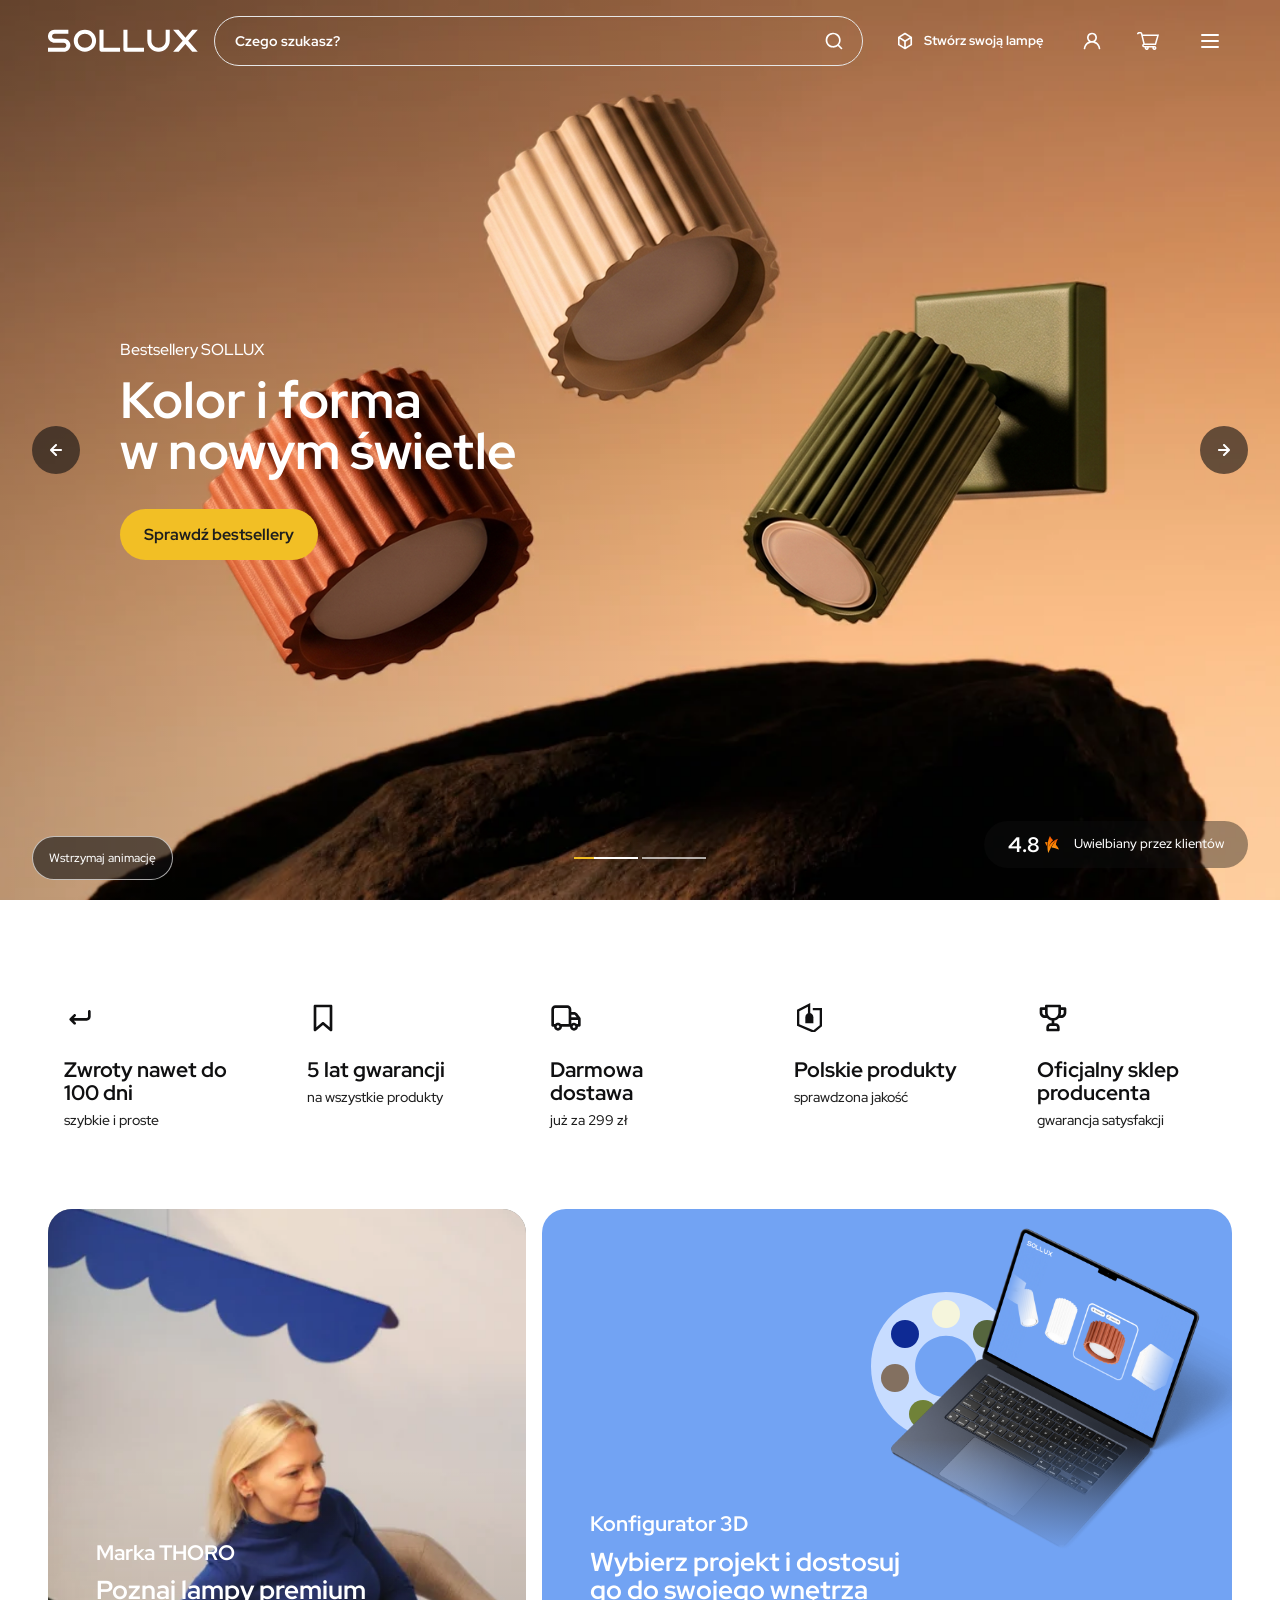
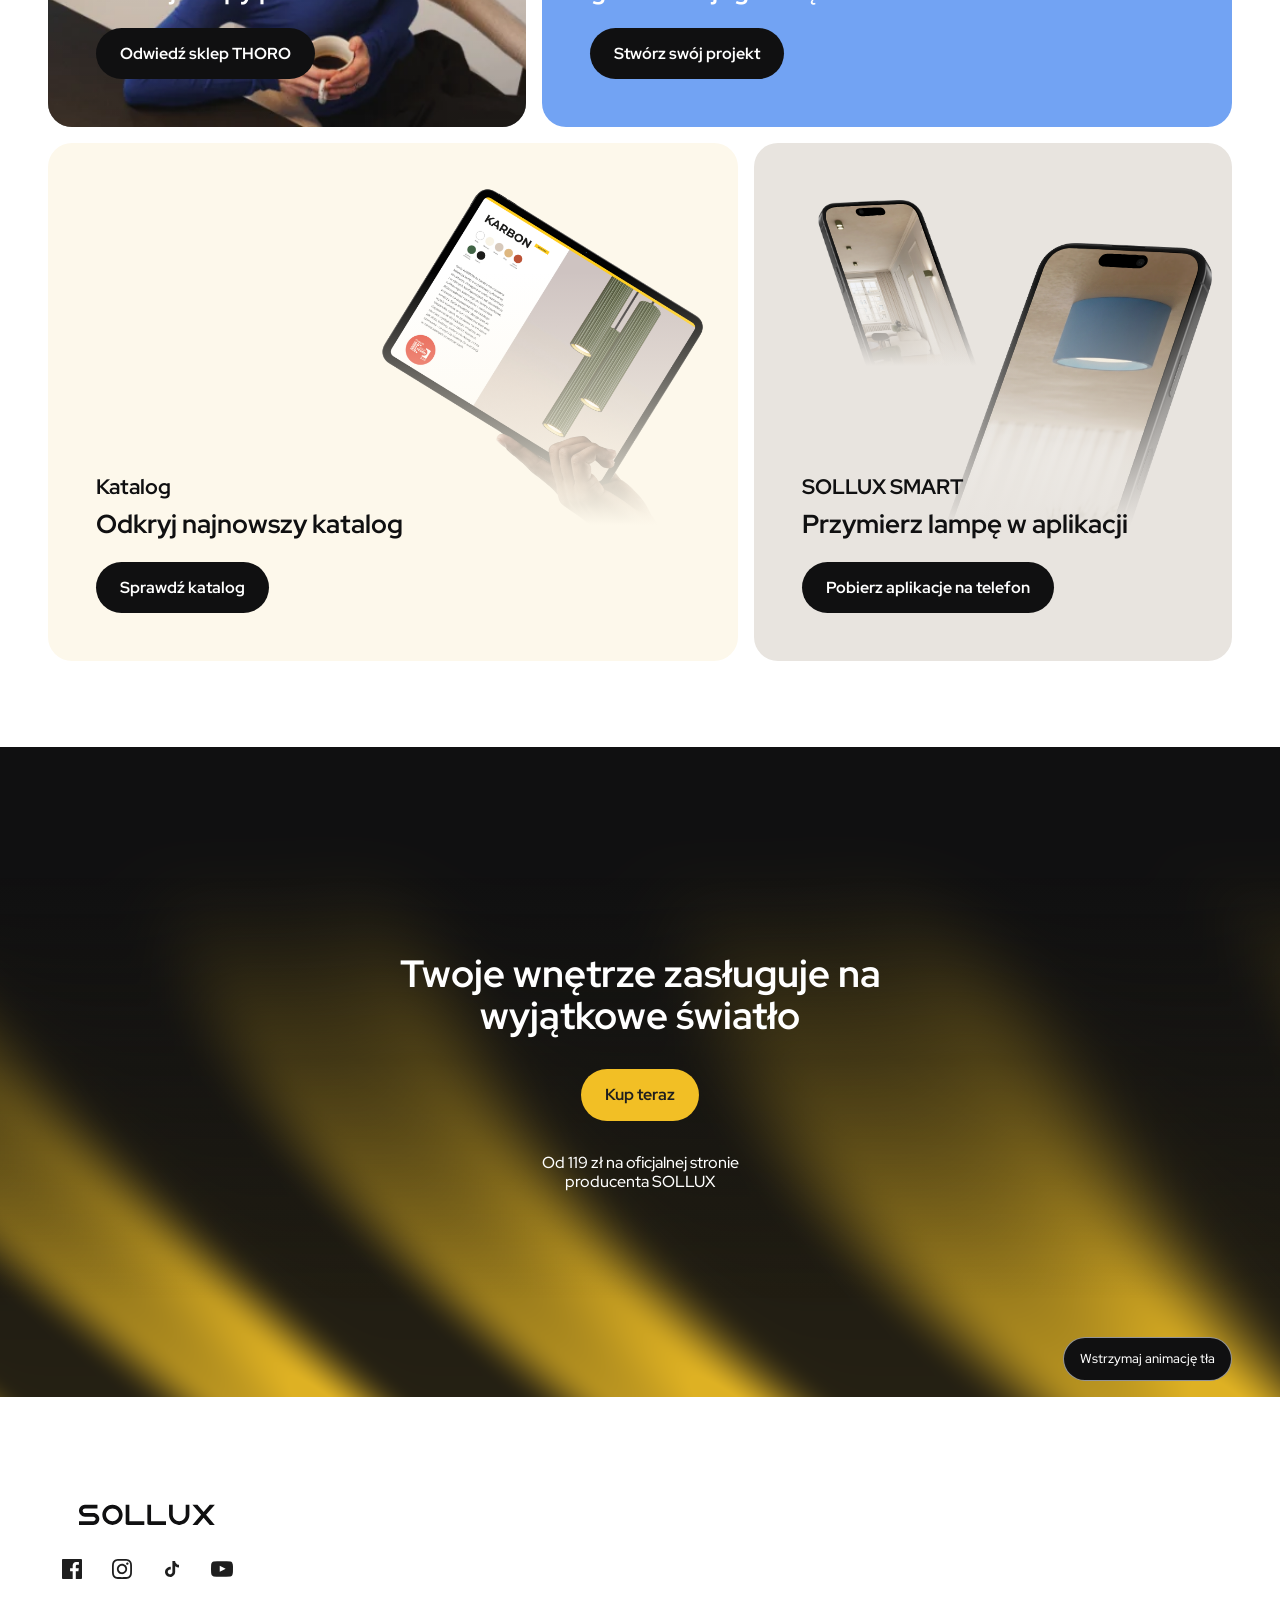
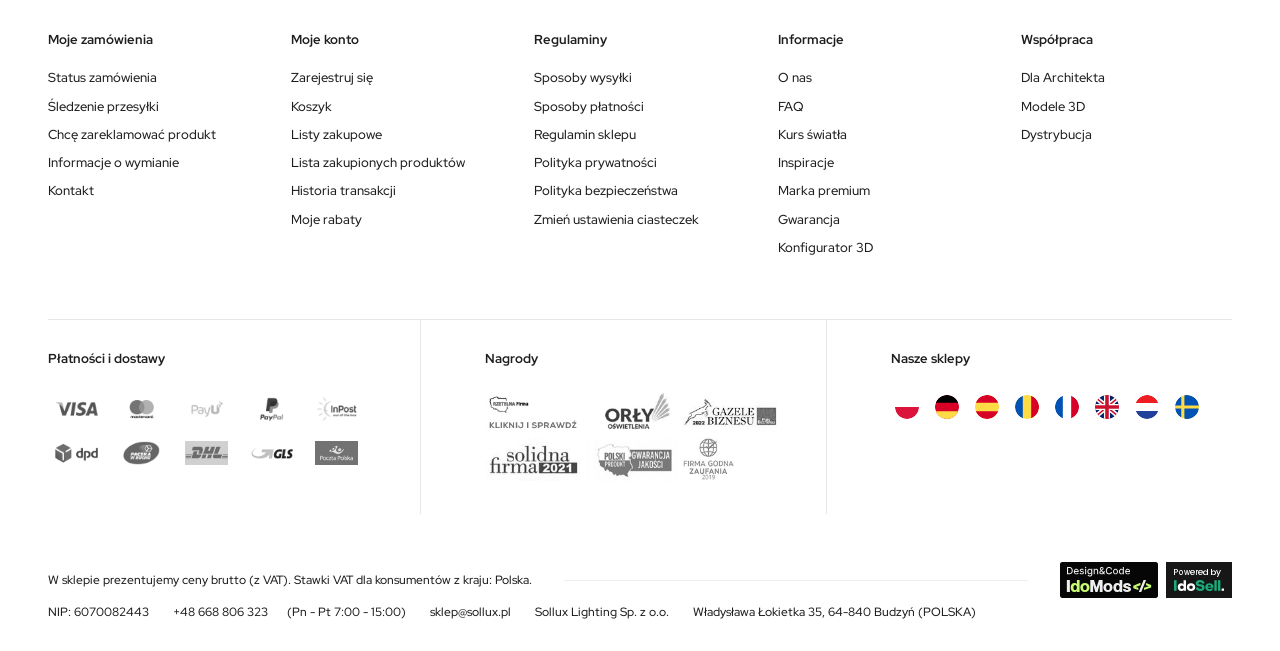
==== commit 74eab4f1: "Implement phase 6" ====
--- a/index.html
+++ b/index.html
@@ -3,6 +3,8 @@
 <head>
   <meta charset="utf-8">
   <meta name="viewport" content="width=device-width, initial-scale=1">
+  <!-- Reserve enhanced geometry before paint; keep the static layout without JS. -->
+  <script>document.documentElement.classList.add('js');</script>
   <!-- SEO settings: site.config.mjs; regenerate this file after editing. -->
   <title>SOLLUX — Kolor i forma w nowym świetle</title>
   <meta name="description" content="Odkryj lampy SOLLUX: kolor, forma i światło do Twojego wnętrza. Poznaj bestsellery, konfigurator 3D, najnowszy katalog i aplikację SOLLUX SMART.">
@@ -18,7 +20,7 @@
   <link rel="icon" href="assets/icons/sollux-dark.svg" type="image/svg+xml">
   <link rel="preload" href="assets/fonts/red-hat-display-latin.woff2" as="font" type="font/woff2" crossorigin>
   <link rel="stylesheet" href="styles/site.min.css">
-  <script type="module" src="scripts/main.js"></script>
+  <script type="module" src="scripts/main.js" onerror="document.documentElement.classList.remove('js')"></script>
 </head>
 <body>
   <a class="skip-link" href="#main">Przejdź do treści</a>
@@ -32,7 +34,7 @@
       <form class="search-form" role="search" action="https://sollux.pl/pl/search" method="get">
         <label class="visually-hidden" for="product-search">Czego szukasz?</label><span class="search-field"><input id="product-search" type="search" name="text" placeholder="Czego szukasz?" required><span class="search-dark-text" aria-hidden="true">Czego szukasz?</span></span><button type="submit" aria-label="Szukaj produktów"><span class="header-face"><span class="header-face-light"><span class="icon" aria-hidden="true"><img src="assets/icons/search.svg" width="20" height="20" alt="" loading="lazy" decoding="async" data-figma-node="1:572"></span></span><span class="header-face-dark" aria-hidden="true"><span class="icon" aria-hidden="true"><img src="assets/icons/search.svg" width="20" height="20" alt="" loading="lazy" decoding="async" data-figma-node="1:572"></span></span></span></button>
       </form>
-      <div class="header-actions"><a href="https://sollux.pl/konfigurator" data-destination="configurator" class="configurator-link"><span class="header-face"><span class="header-face-light"><span class="icon" aria-hidden="true"><img src="assets/icons/configurator.svg" width="20" height="20" alt="" loading="lazy" decoding="async" data-figma-node="1:576"></span><span>Stwórz swoją lampę</span></span><span class="header-face-dark" aria-hidden="true"><span class="icon" aria-hidden="true"><img src="assets/icons/configurator.svg" width="20" height="20" alt="" loading="lazy" decoding="async" data-figma-node="1:576"></span><span>Stwórz swoją lampę</span></span></span></a><a href="https://sollux.pl/pl/login.html" data-destination="account" class="utility-link"><span class="header-face"><span class="header-face-light"><span class="icon" aria-hidden="true"><img src="assets/icons/account.svg" width="24" height="24" alt="" loading="lazy" decoding="async" data-figma-node="1:580"></span></span><span class="header-face-dark" aria-hidden="true"><span class="icon" aria-hidden="true"><img src="assets/icons/account.svg" width="24" height="24" alt="" loading="lazy" decoding="async" data-figma-node="1:580"></span></span></span><span class="visually-hidden">Moje konto</span></a><a href="https://sollux.pl/pl/basketedit.html" data-destination="cart" class="utility-link"><span class="header-face"><span class="header-face-light"><span class="cart-icon" aria-hidden="true"><img src="assets/icons/cart-artwork.svg" width="22.4189" height="18.965" alt="" loading="eager" decoding="async" data-figma-node="1:591"></span></span><span class="header-face-dark" aria-hidden="true"><span class="cart-icon" aria-hidden="true"><img src="assets/icons/cart-artwork.svg" width="22.4189" height="18.965" alt="" loading="eager" decoding="async" data-figma-node="1:591"></span></span></span><span class="visually-hidden">Koszyk</span></a></div>
+      <div class="header-actions"><a href="https://sollux.pl/konfigurator" data-destination="configurator" class="configurator-link"><span class="header-face"><span class="header-face-light"><span class="icon" aria-hidden="true"><img src="assets/icons/configurator.svg" width="20" height="20" alt="" loading="lazy" decoding="async" data-figma-node="1:576"></span><span>Stwórz swoją lampę</span></span><span class="header-face-dark" aria-hidden="true"><span class="icon" aria-hidden="true"><img src="assets/icons/configurator.svg" width="20" height="20" alt="" loading="lazy" decoding="async" data-figma-node="1:576"></span><span>Stwórz swoją lampę</span></span></span></a><a href="https://sollux.pl/pl/login.html" data-destination="account" class="utility-link"><span class="header-face"><span class="header-face-light"><span class="icon" aria-hidden="true"><img src="assets/icons/account.svg" width="24" height="24" alt="" loading="lazy" decoding="async" data-figma-node="1:580"></span></span><span class="header-face-dark" aria-hidden="true"><span class="icon" aria-hidden="true"><img src="assets/icons/account.svg" width="24" height="24" alt="" loading="lazy" decoding="async" data-figma-node="1:580"></span></span></span><span class="visually-hidden">Moje konto</span></a><a href="https://sollux.pl/pl/basketedit.html" data-destination="cart" class="utility-link"><span class="header-face"><span class="header-face-light"><span class="cart-icon" aria-hidden="true"><img src="assets/icons/cart-artwork.svg" width="22" height="19" alt="" loading="eager" decoding="async" data-figma-node="1:591"></span></span><span class="header-face-dark" aria-hidden="true"><span class="cart-icon" aria-hidden="true"><img src="assets/icons/cart-artwork.svg" width="22" height="19" alt="" loading="eager" decoding="async" data-figma-node="1:591"></span></span></span><span class="visually-hidden">Koszyk</span></a></div>
     </div>
   </header>
   <main id="main" tabindex="-1">
@@ -43,16 +45,16 @@
       <div class="container hero-content"><p class="hero-eyebrow">Bestsellery SOLLUX</p><h1 id="hero-title">Kolor i forma<br> w nowym świetle</h1><a href="https://sollux.pl/pl/menu/bestsellery-827" data-destination="bestsellers" class="button button-yellow">Sprawdź bestsellery</a></div>
       <div class="hero-controls" hidden><button class="hero-arrow hero-arrow-left" type="button" aria-label="Poprzedni slajd" hidden><span class="icon" aria-hidden="true"><img src="assets/icons/arrow-left.svg" width="24" height="24" alt="" loading="lazy" decoding="async" data-figma-node="1:518"></span></button><div class="hero-progress" role="group" aria-label="Wybierz slajd"><button type="button" data-slide="0" aria-label="Slajd 1 z 2" aria-current="true"><span></span></button><button type="button" data-slide="1" aria-label="Slajd 2 z 2"><span></span></button></div><button class="hero-arrow hero-arrow-right" type="button" aria-label="Następny slajd" hidden><span class="icon" aria-hidden="true"><img src="assets/icons/arrow-right.svg" width="24" height="24" alt="" loading="lazy" decoding="async" data-figma-node="1:515"></span></button><button class="hero-pause animation-toggle" type="button">Wstrzymaj animację</button></div>
       <p class="visually-hidden hero-status" role="status" aria-live="polite"></p>
-      <p class="review-badge" data-figma-node="1:524"><strong>4.8</strong><span class="icon" aria-hidden="true"><img src="assets/icons/review-star.svg" width="14.1667" height="16.6667" alt="" loading="lazy" decoding="async" data-figma-node="1:528"></span><span>Uwielbiany przez klientów</span></p>
+      <p class="review-badge" data-figma-node="1:524"><strong>4.8</strong><span class="icon" aria-hidden="true"><img src="assets/icons/review-star.svg" width="14" height="17" alt="" loading="lazy" decoding="async" data-figma-node="1:528"></span><span>Uwielbiany przez klientów</span></p>
     </section>
     <section class="showcase" aria-labelledby="showcase-title" data-figma-node="1:593">
       <div class="container"><h2 id="showcase-title" class="visually-hidden">Odkryj świat SOLLUX</h2><ul class="benefits" aria-label="Dlaczego SOLLUX"><li class="benefit" data-figma-node="1:596"><span class="icon benefit-icon" aria-hidden="true"><img src="assets/icons/benefit-returns.svg" width="32" height="32" alt="" loading="lazy" decoding="async" data-figma-node="1:597"></span><div><h3>Zwroty nawet do 100 dni</h3><p>szybkie i proste</p></div></li>
 <li class="benefit" data-figma-node="1:602"><span class="icon benefit-icon" aria-hidden="true"><img src="assets/icons/benefit-warranty.svg" width="32" height="32" alt="" loading="lazy" decoding="async" data-figma-node="1:603"></span><div><h3>5 lat gwarancji</h3><p>na wszystkie produkty</p></div></li>
 <li class="benefit" data-figma-node="1:608"><span class="icon benefit-icon" aria-hidden="true"><img src="assets/icons/benefit-delivery.svg" width="32" height="32" alt="" loading="lazy" decoding="async" data-figma-node="1:609"></span><div><h3>Darmowa dostawa</h3><p>już za 299 zł</p></div></li>
-<li class="benefit" data-figma-node="1:614"><span class="benefit-icon polish-icon" aria-hidden="true"><img src="assets/icons/benefit-polish-artwork.svg" width="25.6667" height="29.3335" alt="" loading="lazy" decoding="async" data-figma-node="1:619"></span><div><h3>Polskie produkty</h3><p>sprawdzona jakość</p></div></li>
+<li class="benefit" data-figma-node="1:614"><span class="benefit-icon polish-icon" aria-hidden="true"><img src="assets/icons/benefit-polish-artwork.svg" width="26" height="29" alt="" loading="lazy" decoding="async" data-figma-node="1:619"></span><div><h3>Polskie produkty</h3><p>sprawdzona jakość</p></div></li>
 <li class="benefit" data-figma-node="1:625"><span class="icon benefit-icon" aria-hidden="true"><img src="assets/icons/benefit-official.svg" width="32" height="32" alt="" loading="lazy" decoding="async" data-figma-node="1:626"></span><div><h3>Oficjalny sklep producenta</h3><p>gwarancja satysfakcji</p></div></li></ul><div class="promo-grid"><div class="promo-row"><article class="promo-card card-thoro" data-figma-node="1:633"><div class="card-media" aria-hidden="true"><picture><source type="image/webp" srcset="assets/images/thoro-480.webp 480w, assets/images/thoro-640.webp 640w, assets/images/thoro-960.webp 960w" sizes="(min-width: 1696px) 648px, (min-width: 1200px) calc((100vw - 112px) * 0.4091), (min-width: 700px) calc((100vw - 64px) / 2), calc(100vw - 32px)"><img src="assets/images/thoro-960.jpg" srcset="assets/images/thoro-480.jpg 480w, assets/images/thoro-640.jpg 640w, assets/images/thoro-960.jpg 960w" sizes="(min-width: 1696px) 648px, (min-width: 1200px) calc((100vw - 112px) * 0.4091), (min-width: 700px) calc((100vw - 64px) / 2), calc(100vw - 32px)" width="960" height="960" alt="" loading="lazy" fetchpriority="low" decoding="async" data-figma-node="1:633"></picture></div><div class="card-copy"><p class="eyebrow">Marka THORO</p><h3>Poznaj lampy premium</h3><a href="https://thoro.pl/" data-destination="thoro" class="button button-dark">Odwiedź sklep THORO</a></div></article>
-<article class="promo-card card-configurator" data-figma-node="1:640"><div class="card-media" aria-hidden="true"><div class="artboard artboard-wide" data-figma-node="1:641"><div class="art-box" style="left:44.123931623931625%;top:1.9305019305019304%;width:52.13675213675214%;height:89.57528957528957%;"><div class="art-box" style="left:6.88954918032787%;top:22.01530172413793%;width:41.524180327868855%;height:43.67198275862069%;"><img src="assets/icons/configurator-palette.svg" width="202.638" height="202.638" alt="" loading="lazy" decoding="async" data-figma-node="1:644" class="art-image"></div><div class="art-box" style="left:23.797131147540988%;top:24.43318965517241%;width:7.729508196721311%;height:8.129310344827587%;border-radius:50%;background:#f5f5dc"></div><div class="art-box" style="left:35.209016393442624%;top:30.21551724137931%;width:7.729508196721311%;height:8.129310344827587%;border-radius:50%;background:#56663e"></div><div class="art-box" style="left:38.02868852459016%;top:43.20474137931035%;width:7.729508196721311%;height:8.129310344827587%;border-radius:50%;background:#3f4f8b"></div><div class="art-box" style="left:30.131147540983612%;top:53.62068965517241%;width:7.729508196721311%;height:8.129310344827587%;border-radius:50%;background:#beada3"></div><div class="art-box" style="left:17.46311475409836%;top:53.62068965517241%;width:7.729508196721311%;height:8.129310344827587%;border-radius:50%;background:#708238"></div><div class="art-box" style="left:9.563524590163935%;top:43.20474137931035%;width:7.729508196721311%;height:8.129310344827587%;border-radius:50%;background:#837060"></div><div class="art-box" style="left:12.385245901639344%;top:30.21551724137931%;width:7.729508196721311%;height:8.129310344827587%;border-radius:50%;background:#0e2a94"></div><div class="art-box" style="left:-15.777663934426231%;top:-6.465948275862068%;width:143.62909836065575%;height:113.08275862068965%;"><picture class="asset-picture"><source type="image/webp" srcset="assets/images/configurator-laptop.webp"><img src="assets/images/configurator-laptop.png" width="3000" height="2250" alt="" loading="lazy" decoding="async" data-figma-node="1:661" class="art-image"></picture></div><div class="art-box" style="left:4.918032786885246%;top:65.73275862068965%;width:95.08196721311475%;height:34.26724137931034%;background:linear-gradient(to bottom,rgba(114,163,243,.01),#72a3f3)"></div></div></div></div><div class="card-copy"><p class="eyebrow">Konfigurator 3D</p><h3>Wybierz projekt i dostosuj<br class="desktop-break"> go do swojego wnętrza</h3><a href="https://sollux.pl/konfigurator" data-destination="configurator" class="button button-dark">Stwórz swój projekt</a></div></article></div><div class="promo-row promo-row-reversed"><article class="promo-card card-catalogue" data-figma-node="1:670"><div class="card-media" aria-hidden="true"><div class="artboard artboard-wide" data-figma-node="1:671"><div class="art-box" style="left:45.2991452991453%;top:10.424710424710424%;width:52.13675213675214%;height:89.57528957528957%;overflow:hidden"><div class="art-box" style="left:-22.131147540983605%;top:-10.344827586206897%;width:149.09180327868853%;height:117.4946120689655%;"><picture class="asset-picture"><source type="image/webp" srcset="assets/images/catalogue-tablet.webp"><img src="assets/images/catalogue-tablet.png" width="4000" height="3000" alt="" loading="lazy" decoding="async" data-figma-node="1:672" class="art-image"></picture></div><div class="art-box" style="left:4.918032786885246%;top:26.72413793103448%;width:95.08196721311475%;height:73.27586206896551%;background:linear-gradient(to bottom,rgba(253,248,235,.01),#fdf8eb)"></div></div></div></div><div class="card-copy"><p class="eyebrow">Katalog</p><h3>Odkryj najnowszy katalog</h3><a href="https://sollux-lighting.com/uploads/sollux_katalog.pdf" data-destination="catalogue" class="button button-dark">Sprawdź katalog</a></div></article>
-<article class="promo-card card-smart" data-figma-node="1:680"><div class="card-media" aria-hidden="true"><div class="artboard artboard-narrow" data-figma-node="1:681 1:691"><div class="art-box" style="left:12.191358024691358%;top:13.8996138996139%;width:35.49382716049383%;height:44.5945945945946%;overflow:hidden"><div class="art-box" style="inset:2.6% 0 -25.14% 3.04%;"><div class="mirrored"><picture class="asset-picture"><source type="image/webp" srcset="assets/images/smart-phone-frame.webp"><img src="assets/images/smart-phone-frame.png" width="969" height="1230" alt="" loading="lazy" decoding="async" data-figma-node="1:683 1:693" class="art-image"></picture></div></div><div class="art-box" style="inset:4.59% 2.49% -19.05% 7.98%;"><div class="mirrored"><img src="assets/icons/smart-back-device.svg" width="205.928" height="264.39" alt="" loading="lazy" decoding="async" data-figma-node="1:685" class="art-image"></div></div><div class="art-box" style="inset:4.11% .14% -19.84% 5.76%;"><div class="mirrored"><div class="screen-mask" style="mask-image:url(assets/icons/smart-back-screen-mask.svg);mask-position:48.4824% 37.6674%;mask-size:95.149% 98.8987%"><picture class="asset-picture"><source type="image/webp" srcset="assets/images/smart-screen-back.webp"><img src="assets/images/smart-screen-back.png" width="433" height="535" alt="" loading="lazy" decoding="async" data-figma-node="1:689" class="art-image"></picture></div></div></div><div class="art-box" style="left:0%;top:39.82683982683983%;width:100%;height:60.17316017316018%;background:linear-gradient(to bottom,rgba(232,228,223,.01),#e8e4df)"></div></div><div class="art-box" style="left:33.95061728395062%;top:18.725868725868725%;width:64.6604938271605%;height:81.27413127413128%;overflow:hidden"><div class="art-box" style="inset:9.03% 4.27% -21.22% 6.92%;"><picture class="asset-picture"><source type="image/webp" srcset="assets/images/smart-phone-frame.webp"><img src="assets/images/smart-phone-frame.png" width="969" height="1230" alt="" loading="lazy" decoding="async" data-figma-node="1:683 1:693" class="art-image"></picture></div><div class="art-box" style="inset:10.85% 8.79% -15.64% 9.2%;"><img src="assets/icons/smart-front-device.svg" width="343.613" height="441.165" alt="" loading="lazy" decoding="async" data-figma-node="1:695" class="art-image"></div><div class="art-box" style="inset:10.41% 6.76% -16.37% 7.05%;"><div class="screen-mask" style="mask-image:url(assets/icons/smart-front-screen-mask.svg);mask-position:51.5223% 37.6662%;mask-size:95.1489% 98.8987%"><picture class="asset-picture"><source type="image/webp" srcset="assets/images/smart-screen-front.webp"><img src="assets/images/smart-screen-front.png" width="723" height="893" alt="" loading="lazy" decoding="async" data-figma-node="1:699" class="art-image"></picture></div></div><div class="art-box" style="left:3.579952267303103%;top:22.802850356294538%;width:92.12410501193318%;height:77.19714964370546%;background:linear-gradient(to bottom,rgba(232,228,223,.01),#e8e4df)"></div></div></div></div><div class="card-copy"><p class="eyebrow">SOLLUX SMART</p><h3>Przymierz lampę w aplikacji</h3><a href="https://sollux.pl/pl/blog/nie-wiesz-czy-konkretna-lampa-bedzie-pasowac-do-twojego-wnetrza-sprawdz-to-za-darmo-z-aplikacja-sollux-smart" data-destination="smart" class="button button-dark">Pobierz aplikacje na telefon</a></div></article></div></div></div>
+<article class="promo-card card-configurator" data-figma-node="1:640"><div class="card-media" aria-hidden="true"><div class="artboard artboard-wide" data-figma-node="1:641"><div class="art-box" style="left:44.123931623931625%;top:1.9305019305019304%;width:52.13675213675214%;height:89.57528957528957%;"><div class="art-box" style="left:6.88954918032787%;top:22.01530172413793%;width:41.524180327868855%;height:43.67198275862069%;"><img src="assets/icons/configurator-palette.svg" width="203" height="203" alt="" loading="lazy" decoding="async" data-figma-node="1:644" class="art-image"></div><div class="art-box" style="left:23.797131147540988%;top:24.43318965517241%;width:7.729508196721311%;height:8.129310344827587%;border-radius:50%;background:#f5f5dc"></div><div class="art-box" style="left:35.209016393442624%;top:30.21551724137931%;width:7.729508196721311%;height:8.129310344827587%;border-radius:50%;background:#56663e"></div><div class="art-box" style="left:38.02868852459016%;top:43.20474137931035%;width:7.729508196721311%;height:8.129310344827587%;border-radius:50%;background:#3f4f8b"></div><div class="art-box" style="left:30.131147540983612%;top:53.62068965517241%;width:7.729508196721311%;height:8.129310344827587%;border-radius:50%;background:#beada3"></div><div class="art-box" style="left:17.46311475409836%;top:53.62068965517241%;width:7.729508196721311%;height:8.129310344827587%;border-radius:50%;background:#708238"></div><div class="art-box" style="left:9.563524590163935%;top:43.20474137931035%;width:7.729508196721311%;height:8.129310344827587%;border-radius:50%;background:#837060"></div><div class="art-box" style="left:12.385245901639344%;top:30.21551724137931%;width:7.729508196721311%;height:8.129310344827587%;border-radius:50%;background:#0e2a94"></div><div class="art-box" style="left:-15.777663934426231%;top:-6.465948275862068%;width:143.62909836065575%;height:113.08275862068965%;"><picture class="asset-picture"><source type="image/webp" srcset="assets/images/configurator-laptop.webp"><img src="assets/images/configurator-laptop.png" width="3000" height="2250" alt="" loading="lazy" decoding="async" data-figma-node="1:661" class="art-image"></picture></div><div class="art-box" style="left:4.918032786885246%;top:65.73275862068965%;width:95.08196721311475%;height:34.26724137931034%;background:linear-gradient(to bottom,rgba(114,163,243,.01),#72a3f3)"></div></div></div></div><div class="card-copy"><p class="eyebrow">Konfigurator 3D</p><h3>Wybierz projekt i dostosuj<br class="desktop-break"> go do swojego wnętrza</h3><a href="https://sollux.pl/konfigurator" data-destination="configurator" class="button button-dark">Stwórz swój projekt</a></div></article></div><div class="promo-row promo-row-reversed"><article class="promo-card card-catalogue" data-figma-node="1:670"><div class="card-media" aria-hidden="true"><div class="artboard artboard-wide" data-figma-node="1:671"><div class="art-box" style="left:45.2991452991453%;top:10.424710424710424%;width:52.13675213675214%;height:89.57528957528957%;overflow:hidden"><div class="art-box" style="left:-22.131147540983605%;top:-10.344827586206897%;width:149.09180327868853%;height:117.4946120689655%;"><picture class="asset-picture"><source type="image/webp" srcset="assets/images/catalogue-tablet.webp"><img src="assets/images/catalogue-tablet.png" width="4000" height="3000" alt="" loading="lazy" decoding="async" data-figma-node="1:672" class="art-image"></picture></div><div class="art-box" style="left:4.918032786885246%;top:26.72413793103448%;width:95.08196721311475%;height:73.27586206896551%;background:linear-gradient(to bottom,rgba(253,248,235,.01),#fdf8eb)"></div></div></div></div><div class="card-copy"><p class="eyebrow">Katalog</p><h3>Odkryj najnowszy katalog</h3><a href="https://sollux-lighting.com/uploads/sollux_katalog.pdf" data-destination="catalogue" class="button button-dark">Sprawdź katalog</a></div></article>
+<article class="promo-card card-smart" data-figma-node="1:680"><div class="card-media" aria-hidden="true"><div class="artboard artboard-narrow" data-figma-node="1:681 1:691"><div class="art-box" style="left:12.191358024691358%;top:13.8996138996139%;width:35.49382716049383%;height:44.5945945945946%;overflow:hidden"><div class="art-box" style="inset:2.6% 0 -25.14% 3.04%;"><div class="mirrored"><picture class="asset-picture"><source type="image/webp" srcset="assets/images/smart-phone-frame.webp"><img src="assets/images/smart-phone-frame.png" width="969" height="1230" alt="" loading="lazy" decoding="async" data-figma-node="1:683 1:693" class="art-image"></picture></div></div><div class="art-box" style="inset:4.59% 2.49% -19.05% 7.98%;"><div class="mirrored"><img src="assets/icons/smart-back-device.svg" width="206" height="264" alt="" loading="lazy" decoding="async" data-figma-node="1:685" class="art-image"></div></div><div class="art-box" style="inset:4.11% .14% -19.84% 5.76%;"><div class="mirrored"><div class="screen-mask" style="mask-image:url(assets/icons/smart-back-screen-mask.svg);mask-position:48.4824% 37.6674%;mask-size:95.149% 98.8987%"><picture class="asset-picture"><source type="image/webp" srcset="assets/images/smart-screen-back.webp"><img src="assets/images/smart-screen-back.png" width="433" height="535" alt="" loading="lazy" decoding="async" data-figma-node="1:689" class="art-image"></picture></div></div></div><div class="art-box" style="left:0%;top:39.82683982683983%;width:100%;height:60.17316017316018%;background:linear-gradient(to bottom,rgba(232,228,223,.01),#e8e4df)"></div></div><div class="art-box" style="left:33.95061728395062%;top:18.725868725868725%;width:64.6604938271605%;height:81.27413127413128%;overflow:hidden"><div class="art-box" style="inset:9.03% 4.27% -21.22% 6.92%;"><picture class="asset-picture"><source type="image/webp" srcset="assets/images/smart-phone-frame.webp"><img src="assets/images/smart-phone-frame.png" width="969" height="1230" alt="" loading="lazy" decoding="async" data-figma-node="1:683 1:693" class="art-image"></picture></div><div class="art-box" style="inset:10.85% 8.79% -15.64% 9.2%;"><img src="assets/icons/smart-front-device.svg" width="344" height="441" alt="" loading="lazy" decoding="async" data-figma-node="1:695" class="art-image"></div><div class="art-box" style="inset:10.41% 6.76% -16.37% 7.05%;"><div class="screen-mask" style="mask-image:url(assets/icons/smart-front-screen-mask.svg);mask-position:51.5223% 37.6662%;mask-size:95.1489% 98.8987%"><picture class="asset-picture"><source type="image/webp" srcset="assets/images/smart-screen-front.webp"><img src="assets/images/smart-screen-front.png" width="723" height="893" alt="" loading="lazy" decoding="async" data-figma-node="1:699" class="art-image"></picture></div></div><div class="art-box" style="left:3.579952267303103%;top:22.802850356294538%;width:92.12410501193318%;height:77.19714964370546%;background:linear-gradient(to bottom,rgba(232,228,223,.01),#e8e4df)"></div></div></div></div><div class="card-copy"><p class="eyebrow">SOLLUX SMART</p><h3>Przymierz lampę w aplikacji</h3><a href="https://sollux.pl/pl/blog/nie-wiesz-czy-konkretna-lampa-bedzie-pasowac-do-twojego-wnetrza-sprawdz-to-za-darmo-z-aplikacja-sollux-smart" data-destination="smart" class="button button-dark">Pobierz aplikacje na telefon</a></div></article></div></div></div>
     </section>
     <section class="light-section" aria-labelledby="light-title" data-figma-node="1:707">
       <div class="light-background" aria-hidden="true"><canvas class="light-canvas" aria-hidden="true" tabindex="-1"></canvas></div>
@@ -61,13 +63,13 @@
     </section>
   </main>
   <footer class="site-footer" data-figma-node="1:708">
-    <div class="footer-top container"><div class="footer-brand"><a href="https://sollux.pl/" data-destination="home"><img src="assets/icons/sollux-dark.svg" width="160" height="44" alt="SOLLUX" loading="lazy" decoding="async" data-figma-node="1:712"></a><nav class="socials" aria-label="SOLLUX w mediach społecznościowych"><a href="https://www.facebook.com/solluxlighting1/" data-destination="facebook" class="social-link" aria-label="SOLLUX — Facebook"><span class="icon" aria-hidden="true"><img src="assets/icons/social-facebook.svg" width="24" height="24" alt="" loading="lazy" decoding="async" data-figma-node="1:722"></span></a><a href="https://www.instagram.com/sollux_lighting/" data-destination="instagram" class="social-link" aria-label="SOLLUX — Instagram"><span class="icon" aria-hidden="true"><img src="assets/icons/social-instagram.svg" width="24" height="24" alt="" loading="lazy" decoding="async" data-figma-node="1:725"></span></a><a href="https://www.tiktok.com/" data-destination="tiktok" class="social-link" aria-label="SOLLUX — TikTok"><span class="tiktok-icon" aria-hidden="true"><img src="assets/icons/social-tiktok-artwork.svg" width="14" height="15.9984" alt="" loading="lazy" decoding="async" data-figma-node="1:732"></span></a><a href="https://www.youtube.com/@solluxlighting6441" data-destination="youtube" class="social-link" aria-label="SOLLUX — YouTube"><span class="icon" aria-hidden="true"><img src="assets/icons/social-youtube.svg" width="24" height="24" alt="" loading="lazy" decoding="async" data-figma-node="1:735"></span></a></nav></div><nav class="footer-links" aria-label="Informacje i obsługa sklepu"><section class="footer-group"><h2 id="footer-heading-0">Moje zamówienia</h2><ul aria-labelledby="footer-heading-0"><li><a href="https://sollux.pl/pl/order-open.html" data-destination="order-status">Status zamówienia</a></li><li><a href="https://sollux.pl/pl/order-open.html" data-destination="tracking">Śledzenie przesyłki</a></li><li><a href="https://sollux.pl/pl/rma-open.html" data-destination="complaint">Chcę zareklamować produkt</a></li><li><a href="https://sollux.pl/pl/client-orders.html?display=returns&amp;exchange=true" data-destination="exchange">Informacje o wymianie</a></li><li><a href="https://sollux.pl/pl/contact" data-destination="contact">Kontakt</a></li></ul></section>
+    <div class="footer-top container"><div class="footer-brand"><a href="https://sollux.pl/" data-destination="home"><img src="assets/icons/sollux-dark.svg" width="160" height="44" alt="SOLLUX" loading="lazy" decoding="async" data-figma-node="1:712"></a><nav class="socials" aria-label="SOLLUX w mediach społecznościowych"><a href="https://www.facebook.com/solluxlighting1/" data-destination="facebook" class="social-link" aria-label="SOLLUX — Facebook"><span class="icon" aria-hidden="true"><img src="assets/icons/social-facebook.svg" width="24" height="24" alt="" loading="lazy" decoding="async" data-figma-node="1:722"></span></a><a href="https://www.instagram.com/sollux_lighting/" data-destination="instagram" class="social-link" aria-label="SOLLUX — Instagram"><span class="icon" aria-hidden="true"><img src="assets/icons/social-instagram.svg" width="24" height="24" alt="" loading="lazy" decoding="async" data-figma-node="1:725"></span></a><a href="https://www.tiktok.com/" data-destination="tiktok" class="social-link" aria-label="SOLLUX — TikTok"><span class="tiktok-icon" aria-hidden="true"><img src="assets/icons/social-tiktok-artwork.svg" width="14" height="16" alt="" loading="lazy" decoding="async" data-figma-node="1:732"></span></a><a href="https://www.youtube.com/@solluxlighting6441" data-destination="youtube" class="social-link" aria-label="SOLLUX — YouTube"><span class="icon" aria-hidden="true"><img src="assets/icons/social-youtube.svg" width="24" height="24" alt="" loading="lazy" decoding="async" data-figma-node="1:735"></span></a></nav></div><nav class="footer-links" aria-label="Informacje i obsługa sklepu"><section class="footer-group"><h2 id="footer-heading-0">Moje zamówienia</h2><ul aria-labelledby="footer-heading-0"><li><a href="https://sollux.pl/pl/order-open.html" data-destination="order-status">Status zamówienia</a></li><li><a href="https://sollux.pl/pl/order-open.html" data-destination="tracking">Śledzenie przesyłki</a></li><li><a href="https://sollux.pl/pl/rma-open.html" data-destination="complaint">Chcę zareklamować produkt</a></li><li><a href="https://sollux.pl/pl/client-orders.html?display=returns&amp;exchange=true" data-destination="exchange">Informacje o wymianie</a></li><li><a href="https://sollux.pl/pl/contact" data-destination="contact">Kontakt</a></li></ul></section>
 <section class="footer-group"><h2 id="footer-heading-1">Moje konto</h2><ul aria-labelledby="footer-heading-1"><li><a href="https://sollux.pl/pl/client-new.html?register" data-destination="register">Zarejestruj się</a></li><li><a href="https://sollux.pl/pl/basketedit.html" data-destination="cart">Koszyk</a></li><li><a href="https://sollux.pl/pl/shoppinglist" data-destination="shopping-list">Listy zakupowe</a></li><li><a href="https://sollux.pl/pl/products-bought.html" data-destination="products-bought">Lista zakupionych produktów</a></li><li><a href="https://sollux.pl/pl/client-orders.html" data-destination="transactions">Historia transakcji</a></li><li><a href="https://sollux.pl/pl/client-rebate.html" data-destination="discounts">Moje rabaty</a></li></ul></section>
 <section class="footer-group"><h2 id="footer-heading-2">Regulaminy</h2><ul aria-labelledby="footer-heading-2"><li><a href="https://sollux.pl/pl/delivery" data-destination="shipping">Sposoby wysyłki</a></li><li><a href="https://sollux.pl/pl/payments" data-destination="payments">Sposoby płatności</a></li><li><a href="https://sollux.pl/pl/terms" data-destination="terms">Regulamin sklepu</a></li><li><a href="https://sollux.pl/pl/privacy-and-cookie-notice" data-destination="privacy">Polityka prywatności</a></li><li><span class="unresolved-label " data-unresolved-destination="security">Polityka bezpieczeństwa</span></li><li><details class="cookie-settings"><summary>Zmień ustawienia ciasteczek</summary><div class="cookie-copy"><p>Ta strona nie zapisuje opcjonalnych plików cookie.</p><p>Informacje o plikach cookie w sklepie SOLLUX znajdziesz w <a href="https://sollux.pl/pl/privacy-and-cookie-notice" data-destination="privacy">polityce prywatności sklepu</a>.</p></div></details></li></ul></section>
 <section class="footer-group"><h2 id="footer-heading-3">Informacje</h2><ul aria-labelledby="footer-heading-3"><li><a href="https://sollux-lighting.com/pl/o-firmie/" data-destination="about">O nas</a></li><li><a href="https://sollux.pl/pl/info/faq-39" data-destination="faq">FAQ</a></li><li><span class="unresolved-label " data-unresolved-destination="light-course">Kurs światła</span></li><li><a href="https://sollux.pl/pl/blog" data-destination="inspiration">Inspiracje</a></li><li><a href="https://thoro.pl/" data-destination="premium">Marka premium</a></li><li><a href="https://sollux.pl/pl/terms/gwarancja-38.html" data-destination="warranty">Gwarancja</a></li><li><a href="https://sollux.pl/konfigurator" data-destination="configurator">Konfigurator 3D</a></li></ul></section>
 <section class="footer-group"><h2 id="footer-heading-4">Współpraca</h2><ul aria-labelledby="footer-heading-4"><li><a href="https://sollux-lighting.com/wspolpraca/klub-architekta/" data-destination="architect">Dla Architekta</a></li><li><a href="https://sollux.cloud.arlity.com/architect_zone/product?" data-destination="models">Modele 3D</a></li><li><a href="https://sollux-lighting.com/pl/" data-destination="distribution">Dystrybucja</a></li></ul></section></nav></div>
     <div class="footer-bottom container"><section class="footer-panel"><h2>Płatności i dostawy</h2><ul class="payment-logos" aria-label="Płatności i dostawy"><li><img src="assets/images/payments/payment-01.png" width="114" height="64" alt="Visa" loading="lazy" decoding="async" data-figma-node="1:841"></li><li><img src="assets/images/payments/payment-02.png" width="114" height="64" alt="Mastercard" loading="lazy" decoding="async" data-figma-node="1:844"></li><li><img src="assets/images/payments/payment-03.png" width="114" height="64" alt="PayU" loading="lazy" decoding="async" data-figma-node="1:847"></li><li><img src="assets/images/payments/payment-04.png" width="114" height="64" alt="PayPal" loading="lazy" decoding="async" data-figma-node="1:850"></li><li><img src="assets/images/payments/payment-05.png" width="114" height="64" alt="InPost" loading="lazy" decoding="async" data-figma-node="1:853"></li><li><img src="assets/images/payments/payment-06.png" width="114" height="64" alt="DPD" loading="lazy" decoding="async" data-figma-node="1:856"></li><li><img src="assets/images/payments/payment-07.png" width="114" height="64" alt="Paczka w Ruchu" loading="lazy" decoding="async" data-figma-node="1:859"></li><li><img src="assets/images/payments/payment-08.png" width="114" height="64" alt="DHL" loading="lazy" decoding="async" data-figma-node="1:862"></li><li><img src="assets/images/payments/payment-09.png" width="114" height="64" alt="GLS" loading="lazy" decoding="async" data-figma-node="1:865"></li><li><img src="assets/images/payments/payment-10.png" width="114" height="64" alt="Poczta Polska" loading="lazy" decoding="async" data-figma-node="1:868"></li></ul></section><section class="footer-panel"><h2>Nagrody</h2><ul class="award-logos" aria-label="Nagrody i wyróżnienia"><li><img src="assets/images/awards/dg-icon.png" width="148" height="69" alt="Rzetelna Firma" loading="lazy" decoding="async" data-figma-node="1:872"></li><li><img src="assets/images/awards/orly-oswietlenia.png" width="145" height="66" alt="Orły Oświetlenia" loading="lazy" decoding="async" data-figma-node="1:873"></li><li><img src="assets/images/awards/e-gazele-biznesu.png" width="145" height="66" alt="Gazele Biznesu" loading="lazy" decoding="async" data-figma-node="1:874"></li><li><img src="assets/images/awards/solidna-firma.png" width="145" height="66" alt="Solidna Firma" loading="lazy" decoding="async" data-figma-node="1:875"></li><li><img src="assets/images/awards/polska-gwarancja-jakosci.png" width="145" height="66" alt="Polska Gwarancja Jakości" loading="lazy" decoding="async" data-figma-node="1:876"></li><li><img src="assets/images/awards/firma-godna-zaufania.png" width="79" height="66" alt="Firma Godna Zaufania" loading="lazy" decoding="async" data-figma-node="1:877"></li></ul></section><section class="footer-panel"><h2>Nasze sklepy</h2><ul class="country-flags" aria-label="Sklepy SOLLUX w Europie"><li><a href="https://sollux.pl/" data-destination="shop-pl" class="country-link"><img src="assets/icons/flags/flag-01.svg" width="24" height="24" alt="Polska" loading="lazy" decoding="async" data-figma-node="1:883"></a></li><li><a href="https://sollux-lampen.de/" data-destination="shop-de" class="country-link"><img src="assets/icons/flags/flag-02.svg" width="24" height="24" alt="Deutschland" loading="lazy" decoding="async" data-figma-node="1:888"></a></li><li><a href="https://sollux-lamparas.es/" data-destination="shop-es" class="country-link"><img src="assets/icons/flags/flag-03.svg" width="24" height="24" alt="España" loading="lazy" decoding="async" data-figma-node="1:895"></a></li><li><a href="https://sollux-lampi.ro/" data-destination="shop-ro" class="country-link"><img src="assets/icons/flags/flag-04.svg" width="24" height="24" alt="România" loading="lazy" decoding="async" data-figma-node="1:902"></a></li><li><a href="https://sollux.fr/" data-destination="shop-fr" class="country-link"><img src="assets/icons/flags/flag-05.svg" width="24" height="24" alt="France" loading="lazy" decoding="async" data-figma-node="1:908"></a></li><li><a href="https://sollux-lamps.co.uk/" data-destination="shop-gb" class="country-link"><img src="assets/icons/flags/flag-06.svg" width="24" height="24" alt="United Kingdom" loading="lazy" decoding="async" data-figma-node="1:914"></a></li><li><a href="https://sollux-lampen.nl/" data-destination="shop-nl" class="country-link"><img src="assets/icons/flags/flag-07.svg" width="24" height="24" alt="Nederland" loading="lazy" decoding="async" data-figma-node="1:934"></a></li><li><a href="https://sollux-lampor.se/" data-destination="shop-se" class="country-link"><img src="assets/icons/flags/flag-08.svg" width="24" height="24" alt="Sverige" loading="lazy" decoding="async" data-figma-node="1:940"></a></li></ul></section></div>
-    <div class="footer-caption container"><div class="vat-row"><p>W sklepie prezentujemy ceny brutto (z VAT). Stawki VAT dla konsumentów z kraju: Polska.</p><span class="caption-rule" aria-hidden="true"><img src="assets/icons/footer-divider.svg" width="891" height="1" alt="" loading="lazy" decoding="async" data-figma-node="1:950"></span><div class="partner-marks"><img src="assets/icons/partner-idomods.svg" width="98" height="36" alt="Design &amp; Code — IdoMods" loading="lazy" decoding="async" data-figma-node="1:952"><span class="idosell-mark" role="img" aria-label="Powered by IdoSell" data-figma-node="1:967"><span aria-hidden="true"><div class="art-box" style="inset:0 -0.28% 0 0.4%;"><img src="assets/icons/partner-idosell-part-01.svg" width="65.9214" height="36" alt="" loading="lazy" decoding="async" data-figma-node="1:968" class="art-image"></div><div class="art-box" style="inset:19.76% 81.37% 64.58% 12.55%;"><img src="assets/icons/partner-idosell-part-02.svg" width="4.01496" height="5.63516" alt="" loading="lazy" decoding="async" data-figma-node="1:969" class="art-image"></div><div class="art-box" style="inset:22.8% 73.68% 64.38% 19.28%;"><img src="assets/icons/partner-idosell-part-03.svg" width="4.643" height="4.61347" alt="" loading="lazy" decoding="async" data-figma-node="1:970" class="art-image"></div><div class="art-box" style="inset:23.01% 63.26% 64.58% 26.66%;"><img src="assets/icons/partner-idosell-part-04.svg" width="6.65004" height="4.4676" alt="" loading="lazy" decoding="async" data-figma-node="1:971" class="art-image"></div><div class="art-box" style="inset:22.8% 56.12% 64.38% 37.08%;"><img src="assets/icons/partner-idosell-part-05.svg" width="4.48533" height="4.61347" alt="" loading="lazy" decoding="async" data-figma-node="1:972" class="art-image"></div><div class="art-box" style="inset:22.8% 51.48% 64.58% 45.03%;"><img src="assets/icons/partner-idosell-part-06.svg" width="2.30546" height="4.54057" alt="" loading="lazy" decoding="async" data-figma-node="1:973" class="art-image"></div><div class="art-box" style="inset:22.8% 44.09% 64.38% 49.11%;"><img src="assets/icons/partner-idosell-part-07.svg" width="4.48621" height="4.61347" alt="" loading="lazy" decoding="async" data-figma-node="1:974" class="art-image"></div><div class="art-box" style="inset:18.75% 36.33% 64.38% 56.58%;"><img src="assets/icons/partner-idosell-part-08.svg" width="4.67597" height="6.07293" alt="" loading="lazy" decoding="async" data-figma-node="1:975" class="art-image"></div><div class="art-box" style="inset:18.75% 24.63% 64.38% 68.29%;"><img src="assets/icons/partner-idosell-part-09.svg" width="4.66795" height="6.07293" alt="" loading="lazy" decoding="async" data-figma-node="1:976" class="art-image"></div><div class="art-box" style="inset:23.01% 17.26% 58.75% 75.71%;"><img src="assets/icons/partner-idosell-part-10.svg" width="4.63499" height="6.56757" alt="" loading="lazy" decoding="async" data-figma-node="1:977" class="art-image"></div><div class="art-box" style="inset:48.75% 11.58% 18.74% 12.55%;mask-image:url(assets/icons/partner-idosell-wordmark-mask.svg);mask-repeat:no-repeat;mask-position:0 -.002px;mask-size:50.073px 11.7px"><img src="assets/icons/partner-idosell-wordmark.svg" width="50.0727" height="11.702" alt="" loading="lazy" decoding="async" data-figma-node="1:981" class="art-image"></div></span></span></div></div><address class="shop-contact"><span>NIP: 6070082443</span><span><a href="tel:+48668806323" data-destination="phone">+48 668 806 323</a> <span class="opening-hours">(Pn - Pt 7:00 - 15:00)</span></span><a href="mailto:sklep@sollux.pl" data-destination="email">sklep@sollux.pl</a><span>Sollux Lighting Sp. z o.o.</span><span>Władysława Łokietka 35, 64-840 Budzyń (POLSKA)</span></address></div>
+    <div class="footer-caption container"><div class="vat-row"><p>W sklepie prezentujemy ceny brutto (z VAT). Stawki VAT dla konsumentów z kraju: Polska.</p><span class="caption-rule" aria-hidden="true"><img src="assets/icons/footer-divider.svg" width="891" height="1" alt="" loading="lazy" decoding="async" data-figma-node="1:950"></span><div class="partner-marks"><img src="assets/icons/partner-idomods.svg" width="98" height="36" alt="Design &amp; Code — IdoMods" loading="lazy" decoding="async" data-figma-node="1:952"><div class="idosell-mark" role="img" aria-label="Powered by IdoSell" data-figma-node="1:967"><div aria-hidden="true"><div class="art-box" style="inset:0 -0.28% 0 0.4%;"><img src="assets/icons/partner-idosell-part-01.svg" width="66" height="36" alt="" loading="lazy" decoding="async" data-figma-node="1:968" class="art-image"></div><div class="art-box" style="inset:19.76% 81.37% 64.58% 12.55%;"><img src="assets/icons/partner-idosell-part-02.svg" width="4" height="6" alt="" loading="lazy" decoding="async" data-figma-node="1:969" class="art-image"></div><div class="art-box" style="inset:22.8% 73.68% 64.38% 19.28%;"><img src="assets/icons/partner-idosell-part-03.svg" width="5" height="5" alt="" loading="lazy" decoding="async" data-figma-node="1:970" class="art-image"></div><div class="art-box" style="inset:23.01% 63.26% 64.58% 26.66%;"><img src="assets/icons/partner-idosell-part-04.svg" width="7" height="4" alt="" loading="lazy" decoding="async" data-figma-node="1:971" class="art-image"></div><div class="art-box" style="inset:22.8% 56.12% 64.38% 37.08%;"><img src="assets/icons/partner-idosell-part-05.svg" width="4" height="5" alt="" loading="lazy" decoding="async" data-figma-node="1:972" class="art-image"></div><div class="art-box" style="inset:22.8% 51.48% 64.58% 45.03%;"><img src="assets/icons/partner-idosell-part-06.svg" width="2" height="5" alt="" loading="lazy" decoding="async" data-figma-node="1:973" class="art-image"></div><div class="art-box" style="inset:22.8% 44.09% 64.38% 49.11%;"><img src="assets/icons/partner-idosell-part-07.svg" width="4" height="5" alt="" loading="lazy" decoding="async" data-figma-node="1:974" class="art-image"></div><div class="art-box" style="inset:18.75% 36.33% 64.38% 56.58%;"><img src="assets/icons/partner-idosell-part-08.svg" width="5" height="6" alt="" loading="lazy" decoding="async" data-figma-node="1:975" class="art-image"></div><div class="art-box" style="inset:18.75% 24.63% 64.38% 68.29%;"><img src="assets/icons/partner-idosell-part-09.svg" width="5" height="6" alt="" loading="lazy" decoding="async" data-figma-node="1:976" class="art-image"></div><div class="art-box" style="inset:23.01% 17.26% 58.75% 75.71%;"><img src="assets/icons/partner-idosell-part-10.svg" width="5" height="7" alt="" loading="lazy" decoding="async" data-figma-node="1:977" class="art-image"></div><div class="art-box" style="inset:48.75% 11.58% 18.74% 12.55%;mask-image:url(assets/icons/partner-idosell-wordmark-mask.svg);mask-repeat:no-repeat;mask-position:0 -.002px;mask-size:50.073px 11.7px"><img src="assets/icons/partner-idosell-wordmark.svg" width="50" height="12" alt="" loading="lazy" decoding="async" data-figma-node="1:981" class="art-image"></div></div></div></div></div><address class="shop-contact"><span>NIP: 6070082443</span><span><a href="tel:+48668806323" data-destination="phone">+48 668 806 323</a> <span class="opening-hours">(Pn - Pt 7:00 - 15:00)</span></span><a href="mailto:sklep@sollux.pl" data-destination="email">sklep@sollux.pl</a><span>Sollux Lighting Sp. z o.o.</span><span>Władysława Łokietka 35, 64-840 Budzyń (POLSKA)</span></address></div>
   </footer>
 </body>
 </html>
--- a/styles/site.min.css
+++ b/styles/site.min.css
@@ -1 +1 @@
-@font-face{font-family:'Red Hat Display';font-style:normal;font-weight:500;font-display:swap;src:url(../assets/fonts/red-hat-display-latin-ext.woff2) format('woff2');unicode-range:U+0100-02BA,U+02BD-02C5,U+02C7-02CC,U+02CE-02D7,U+02DD-02FF,U+0304,U+0308,U+0329,U+1D00-1DBF,U+1E00-1E9F,U+1EF2-1EFF,U+2020,U+20A0-20AB,U+20AD-20C4,U+2113,U+2C60-2C7F,U+A720-A7FF} @font-face{font-family:'Red Hat Display';font-style:normal;font-weight:500;font-display:swap;src:url(../assets/fonts/red-hat-display-latin.woff2) format('woff2');unicode-range:U+0000-00FF,U+0131,U+0152-0153,U+02BB-02BC,U+02C6,U+02DA,U+02DC,U+0304,U+0308,U+0329,U+2000-206F,U+20AC,U+2122,U+2191,U+2193,U+2212,U+2215,U+FEFF,U+FFFD} @font-face{font-family:'Red Hat Display';font-style:normal;font-weight:700;font-display:swap;src:url(../assets/fonts/red-hat-display-latin-ext.woff2) format('woff2');unicode-range:U+0100-02BA,U+02BD-02C5,U+02C7-02CC,U+02CE-02D7,U+02DD-02FF,U+0304,U+0308,U+0329,U+1D00-1DBF,U+1E00-1E9F,U+1EF2-1EFF,U+2020,U+20A0-20AB,U+20AD-20C4,U+2113,U+2C60-2C7F,U+A720-A7FF} @font-face{font-family:'Red Hat Display';font-style:normal;font-weight:700;font-display:swap;src:url(../assets/fonts/red-hat-display-latin.woff2) format('woff2');unicode-range:U+0000-00FF,U+0131,U+0152-0153,U+02BB-02BC,U+02C6,U+02DA,U+02DC,U+0304,U+0308,U+0329,U+2000-206F,U+20AC,U+2122,U+2191,U+2193,U+2212,U+2215,U+FEFF,U+FFFD}:root{--color-yellow:#f2bf25;--color-ink:#101011;--color-text:#1e1e1e;--color-hover:#4a4a4a;--color-border:#e7e7e7;--color-blue:#72a3f3;--color-cream:#fdf8eb;--color-neutral:#e8e4df;--content-max:100rem;--gutter:1rem;--radius-card:1.5rem;--font-family:'Red Hat Display',Arial,sans-serif;--motion-button:200ms;--motion-header:250ms;--motion-card:500ms;--motion-crossfade:600ms;--motion-image:800ms;--motion-lamp:650ms;--motion-cycle:3000ms;--ease-standard:cubic-bezier(0.4,0,0.2,1)}@media (min-width:700px){:root{--gutter:1.5rem}}@media (min-width:1200px){:root{--gutter:3rem}} *,*::before,*::after{box-sizing:border-box}[hidden]{display:none !important}html{color-scheme:light}body{margin:0;background:white;color:var(--color-text);font-family:var(--font-family);font-weight:500}h1,h2,h3,p{margin:0}ul{margin:0;padding:0;list-style:none}a{color:inherit;text-decoration:none}button,input{font:inherit;color:inherit}button{cursor:pointer}img{display:block;max-width:100%}button,input,summary,a{-webkit-tap-highlight-color:transparent}main:focus{outline:none}.container{width:min(var(--content-max),calc(100% - var(--gutter) * 2));margin-inline:auto}.visually-hidden{position:absolute;width:1px;height:1px;margin:-1px;padding:0;overflow:hidden;clip-path:inset(50%);white-space:nowrap;border:0}.skip-link{position:fixed;z-index:10;top:1rem;left:1rem;padding:1rem;background:white;color:var(--color-ink);transform:translateY(-200%)}.skip-link:focus{transform:translateY(0)}.icon{display:inline-flex;width:24px;height:24px;flex:none;align-items:center;justify-content:center}.icon img{width:auto;height:auto;max-height:100%}.button{display:inline-flex;align-items:center;justify-content:center;width:fit-content;max-width:100%;padding:16px 24px;border-radius:100px;font-size:16px;font-weight:700;line-height:1.2;text-align:center}.button-yellow{color:var(--color-text);background:var(--color-yellow)}.button-dark{color:white;background:var(--color-ink)}.animation-toggle{min-height:44px;border:1px solid;border-radius:100px;color:white}.animation-toggle:disabled{cursor:default}.asset-picture{display:block;width:100%;height:100%} .site-header{min-height:84px;padding-block:16px;background:transparent}.header-inner{display:flex;align-items:center;justify-content:space-between;flex-wrap:wrap;gap:16px}.brand{display:block;flex:none;width:120px}.brand img{width:100%;height:auto}.brand-light{display:none}.header-actions{display:flex;align-items:center;gap:8px}.utility-link,.social-link{display:inline-flex;align-items:center;justify-content:center;width:48px;height:48px;flex:none;border-radius:50%}.header-actions .icon,.search-form .icon{width:20px;height:20px}.header-actions .icon img,.cart-icon img,.search-form .icon img{filter:brightness(0)}.cart-icon{display:flex;align-items:center;justify-content:center;width:24px;height:24px;mask-image:url(../assets/icons/cart-mask.svg);mask-repeat:no-repeat;mask-position:center;mask-size:100% 100%}.cart-icon img{width:auto;height:auto}.configurator-link{display:none;align-items:center;gap:9px;padding:11px 16px;border-radius:100px;font-size:13px;font-weight:700;line-height:1.1;white-space:nowrap}.primary-nav{order:3;width:100%}.primary-nav ul{display:flex;flex-wrap:wrap;align-items:center;gap:8px 20px}.primary-nav a,.primary-nav .unresolved-label{display:inline-flex;align-items:center;min-height:40px;gap:4px;font-size:14px;font-weight:700;line-height:1.2}.primary-nav .icon{width:16px;height:16px}.primary-nav .icon img{filter:brightness(0)}.search-form{order:4;display:flex;flex:1 0 100%;align-items:center;border:1px solid var(--color-border);border-radius:100px;padding-inline:20px 8px}.search-form input{min-width:0;width:100%;height:48px;padding:0;border:0;background:transparent;font-size:14px;font-weight:700}.search-form input::placeholder{color:inherit;opacity:1}.search-form button{display:flex;flex:none;align-items:center;justify-content:center;width:40px;height:40px;border:0;background:transparent;border-radius:50%}.search-form input:focus-visible{outline:none}.unresolved-label{cursor:default} .hero{position:relative;display:flex;flex-direction:column;background:#a86b43;color:white}.hero-image{display:block;width:100%;aspect-ratio:16 / 9}.hero-image img{width:100%;height:100%;object-fit:cover;object-position:center}.hero-content{position:relative;padding-block:32px 40px}.hero-eyebrow{margin-bottom:16px;font-size:16px;line-height:1.2}.hero h1{margin-bottom:32px;font-size:clamp(32px,4vw,56px);line-height:1;font-weight:700}.hero-arrow,.hero-progress{display:none}.review-badge{display:flex;align-items:center;align-self:flex-start;gap:12px;margin:0 var(--gutter) 24px;border-radius:100px;padding:12px 24px;background:rgb(16 16 17 / 40%);font-size:13px;line-height:1.1}.review-badge strong{font-size:21px}.review-badge .icon{width:20px;height:20px;margin-left:-10px} .showcase{padding-block:48px}.benefits{display:grid;grid-template-columns:minmax(0,1fr);gap:24px;margin-bottom:40px}.benefit{display:flex;align-items:flex-start;gap:20px;padding:8px}.benefit .benefit-icon{width:32px;height:32px}.benefit h3{margin-bottom:8px;color:var(--color-ink);font-size:18px;line-height:1.1}.benefit p{font-size:14px;line-height:1.2}.polish-icon{position:relative;display:block;flex:none}.polish-icon img{position:absolute;top:4.17%;left:9.9%;width:80.2%;height:auto;mask-image:url(../assets/icons/benefit-polish-mask.svg);mask-repeat:no-repeat;mask-size:100% 100%}.promo-grid,.promo-row{display:grid;grid-template-columns:minmax(0,1fr);gap:16px;min-width:0}.promo-card{position:relative;display:flex;align-items:flex-end;min-width:0;min-height:420px;overflow:hidden;border-radius:var(--radius-card);isolation:isolate}.card-thoro{color:white;background:#7f8584}.card-configurator{color:white;background:var(--color-blue)}.card-catalogue{color:var(--color-ink);background:var(--color-cream)}.card-smart{color:var(--color-ink);background:var(--color-neutral)}.card-media{position:absolute;inset:0;z-index:-1;overflow:hidden;pointer-events:none}.promo-card:not(.card-thoro){flex-direction:column;align-items:stretch}.promo-card:not(.card-thoro) .card-media{position:relative;inset:auto;z-index:auto;flex:none;width:100%;aspect-ratio:936 / 360}.promo-card.card-smart .card-media{aspect-ratio:648 / 330}.promo-card:not(.card-thoro) .card-copy{margin-top:auto}.card-thoro .card-media::after{content:'';position:absolute;inset:50% 0 0;background:linear-gradient(transparent,rgb(0 0 0 / 15%))}.card-thoro picture,.card-thoro picture img{width:100%;height:100%}.card-thoro picture img{object-fit:cover}.card-copy{width:100%;padding:28px}.eyebrow{margin-bottom:12px;font-size:18px;font-weight:700;line-height:1.1}.card-copy h3{margin-bottom:24px;font-size:clamp(25px,2vw,32px);line-height:1.1}.desktop-break{display:none}.artboard{position:absolute;top:0;left:0;width:100%}.artboard-wide{aspect-ratio:936 / 518}.artboard-narrow{aspect-ratio:648 / 518}.art-box{position:absolute}.art-image{width:100%;height:100%;max-width:none;object-fit:fill}.mirrored{width:100%;height:100%;transform:scaleX(-1)}.screen-mask{width:100%;height:100%;mask-repeat:no-repeat;mask-mode:luminance} .light-section{position:relative;display:grid;place-items:center;min-height:480px;padding:72px 24px;isolation:isolate;overflow:hidden;background:var(--color-ink);color:white;text-align:center}.light-background{position:absolute;z-index:-1;inset:0;background:linear-gradient(#101011 0%,rgb(16 16 17 / 99%) 16%,transparent 72%),radial-gradient(ellipse at 31% 103%,#b49624 0,#75611b 23%,transparent 49%),conic-gradient(from 217deg at 69% 111%,#9c8020,#18170f 14deg,#8f7621 33deg,#282515 46deg,#a18421 68deg,#16160f 88deg,#856e1e 109deg,#101011 137deg)}.light-background::after{content:'';position:absolute;inset:-6%;background:linear-gradient(42deg,transparent 12%,rgb(6 7 7 / 72%) 20%,transparent 26%,transparent 55%,rgb(6 7 7 / 75%) 61%,transparent 68%);filter:blur(18px)}.light-content{position:relative;max-width:760px}.light-content h2{margin-bottom:32px;font-size:clamp(30px,3vw,48px);line-height:1.1}.light-content p{margin-top:32px;font-size:16px;line-height:1.2}.light-canvas{position:absolute;inset:0;width:100%;height:100%;display:none;pointer-events:none}.shader-ready .light-canvas{display:block}.shader-ready .light-background::after{inset:0;filter:none;background:linear-gradient(transparent 20%,rgb(16 16 17 / 30%) 48%,transparent 85%)}.light-pause{position:absolute;right:var(--gutter);bottom:16px;max-width:calc(100% - 2 * var(--gutter));padding:10px 16px;border-color:rgb(255 255 255 / 55%);background:#101011;font-size:13px}.light-section:is(a,button):focus-visible{outline:3px solid white;outline-offset:4px} .footer-top{display:grid;gap:40px;padding-block:48px}.footer-brand{width:198px}.footer-brand > a{display:block;width:160px;margin-inline:auto}.footer-brand > a img{height:auto}.socials{display:flex;gap:2px;margin-top:8px}.tiktok-icon{display:inline-flex;align-items:center;justify-content:center;width:24px;height:24px}.tiktok-icon img{mask-image:url(../assets/icons/social-tiktok-mask.svg);mask-size:100% 100%;mask-repeat:no-repeat}.footer-links{display:grid;grid-template-columns:minmax(0,1fr);gap:32px}.site-footer h2{font-size:13px;line-height:1.1;font-weight:700}.footer-group h2{margin-bottom:24px}.footer-group li{font-size:13px;line-height:1.1;overflow-wrap:anywhere}.footer-group li + li{margin-top:14px}.footer-group a,.footer-group .unresolved-label,.cookie-settings summary{display:inline-block;padding-block:2px}.footer-group a:hover,.shop-contact a:hover{text-decoration:underline;text-underline-offset:4px}.cookie-settings summary{cursor:pointer;list-style:none}.cookie-settings summary::-webkit-details-marker{display:none}.cookie-copy{max-width:230px;margin-top:8px;padding:12px;border:1px solid var(--color-border);border-radius:8px;line-height:1.5}.cookie-copy p + p{margin-top:8px}.cookie-copy a{text-decoration:underline}.footer-bottom{display:grid;border-top:1px solid var(--color-border)}.footer-panel{padding-block:32px}.footer-panel + .footer-panel{border-top:1px solid var(--color-border)}.footer-panel h2{margin-bottom:24px}.payment-logos{display:flex;flex-wrap:wrap;align-content:center;gap:8px;max-width:317px}.payment-logos li{padding:6px 7px;border-radius:4px}.payment-logos img{width:43px;height:24px;object-fit:cover}.award-logos{display:flex;flex-wrap:wrap;align-items:flex-start;gap:3px;max-width:294px}.award-logos li{flex:none}.award-logos img{width:96px;height:auto}.award-logos li:nth-child(3) img{width:94px}.award-logos li:last-child img{width:51px}.country-flags{display:flex;flex-wrap:wrap;gap:8px}.country-link{display:flex;align-items:center;justify-content:center;width:32px;height:32px;border-radius:50%}.country-link img{width:24px;height:24px;border-radius:50%}.footer-caption{padding-block:32px;font-size:12px;line-height:1.1}.vat-row{display:flex;flex-wrap:wrap;align-items:center;gap:24px 32px;margin-bottom:8px}.caption-rule{display:none;flex:1;min-width:20px;height:1px;overflow:hidden}.caption-rule img{width:100%;height:1px}.partner-marks{display:flex;align-items:center;gap:8px}.partner-marks > img{flex:none;width:98px;height:36px}.idosell-mark{position:relative;display:block;flex:none;width:66px;height:36px;overflow:hidden}.shop-contact{display:flex;flex-wrap:wrap;align-items:center;gap:12px 24px;font-style:normal;overflow-wrap:anywhere}.opening-hours{display:inline-block;margin-left:16px} @media (min-width:600px){.configurator-link{display:inline-flex}.brand{width:150px}.benefits{grid-template-columns:repeat(2,minmax(0,1fr))}.footer-links{grid-template-columns:repeat(2,minmax(0,1fr))}}@media (min-width:700px){.promo-row{grid-template-columns:repeat(2,minmax(0,1fr))}.showcase{padding-block:64px}.promo-card{min-height:440px}.footer-links{grid-template-columns:repeat(3,minmax(0,1fr))}}@media (min-width:900px){.hero{height:100vh;height:100dvh;min-height:0;max-height:none;justify-content:center}.hero-image{position:absolute;inset:0;height:100%;aspect-ratio:auto}.hero-content{padding:64px 72px}.review-badge{position:absolute;right:32px;bottom:32px;margin:0}.benefits{grid-template-columns:repeat(3,minmax(0,1fr))}.light-section{min-height:600px}.footer-bottom{grid-template-columns:repeat(3,minmax(0,1fr));gap:32px;padding-bottom:16px}.footer-panel{min-height:191px;padding:32px}.footer-panel:first-child{padding-left:0}.footer-panel + .footer-panel{border-top:0}.footer-panel:not(:last-child){border-right:1px solid var(--color-border)}.footer-panel:last-child{padding-right:0}.caption-rule{display:block}}@media (min-width:1200px){.showcase{padding-block:86px}.benefits{grid-template-columns:repeat(5,minmax(0,1fr));gap:32px;margin-bottom:64px}.benefit{flex-direction:column;gap:24px;padding:16px}.benefit h3{font-size:21px} .promo-row{grid-template-columns:minmax(0,648fr) minmax(0,936fr)}.promo-row-reversed{grid-template-columns:minmax(0,936fr) minmax(0,648fr)}.promo-card{min-height:518px}.promo-card:not(.card-thoro){flex-direction:row;align-items:flex-end}.promo-card:not(.card-thoro) .card-media{position:absolute;inset:0;z-index:-1;aspect-ratio:auto}.promo-card:not(.card-thoro) .card-copy{margin-top:0}.card-copy{padding:48px}.eyebrow{font-size:21px}.light-section{height:43.489583vw;min-height:650px;max-height:835px}.desktop-break{display:initial}.footer-top{padding-block:96px 64px;min-height:380px}.footer-links{grid-template-columns:repeat(5,minmax(0,1fr))}.footer-group{min-width:0}.footer-group a,.footer-group .unresolved-label,.cookie-settings summary{padding:0}.cookie-copy{white-space:normal}.vat-row{flex-wrap:nowrap}}@media (min-width:1600px){.hero-content{padding-inline:0}.footer-top{grid-template-columns:198px max-content;justify-content:space-between;gap:48px}.footer-links{display:flex;gap:96px}.site-header{position:absolute;top:0;left:0;z-index:2;width:100%;color:white;background:transparent}.header-inner{flex-wrap:nowrap;gap:32px}.brand-light{display:block}.brand-dark{display:none}.primary-nav{order:initial;width:auto;flex:none;margin-left:32px}.primary-nav ul{flex-wrap:nowrap;gap:32px}.primary-nav .icon img,.header-actions .icon img,.cart-icon img,.search-form .icon img{filter:brightness(0) invert(1)}.search-form{order:initial;flex:1;min-width:140px;margin-inline:32px}.review-badge{right:72px}} .menu-toggle{align-items:center;justify-content:center;width:44px;height:44px;padding:10px;border:0;border-radius:100px;background:white}.menu-toggle img{width:24px;height:24px;max-width:none}.menu-toggle .menu-icon-close,.menu-toggle[aria-expanded="true"] .menu-icon-open{display:none}.menu-toggle[aria-expanded="true"] .menu-icon-close{display:block}.menu-toggle:focus-visible,.navigation-enhanced .primary-nav a:focus-visible{outline:3px solid #1762b2;outline-offset:3px}.navigation-enhanced .menu-toggle:not([hidden]){display:inline-flex}.lamp-regions{position:absolute;overflow:hidden;pointer-events:none}@media (max-width:1599px){ .site-header.navigation-enhanced{position:absolute;top:0;left:0;z-index:2;width:100%;background:transparent}.site-header.navigation-enhanced:not(.navigation-open){color:white}.navigation-enhanced:not(.navigation-open) .brand-light{display:block}.navigation-enhanced:not(.navigation-open) .brand-dark{display:none}.navigation-enhanced:not(.navigation-open) .header-actions .icon img,.navigation-enhanced:not(.navigation-open) .cart-icon img,.navigation-enhanced:not(.navigation-open) .search-form .icon img,.navigation-enhanced:not(.navigation-open) .menu-toggle img{filter:brightness(0) invert(1)}.navigation-enhanced .menu-toggle{background:transparent}.navigation-enhanced .header-inner{display:grid;grid-template-columns:auto 1fr auto;gap:12px 8px}.navigation-enhanced .brand{grid-column:1;grid-row:1}.navigation-enhanced .menu-toggle{grid-column:3;grid-row:1;justify-self:end}.navigation-enhanced .header-actions{grid-column:2;grid-row:1;justify-self:end}.navigation-enhanced .primary-nav{grid-column:1 / -1;grid-row:2;padding-block:12px;border-block:1px solid var(--color-border)}.navigation-enhanced .search-form{grid-column:1 / -1;grid-row:3}.navigation-enhanced .primary-nav ul{display:grid;grid-template-columns:repeat(2,minmax(0,1fr));gap:4px 16px}.navigation-enhanced .primary-nav:is(a,.unresolved-label){min-height:44px}}@media (max-width:599px){.navigation-enhanced .brand{width:96px}.navigation-enhanced .header-actions{gap:0}.navigation-enhanced .utility-link{width:40px;height:44px}}@media (min-width:900px) and (max-width:1599px){.navigation-enhanced .header-inner{grid-template-columns:auto minmax(160px,1fr) auto auto;gap:16px}.navigation-enhanced .search-form{grid-column:2;grid-row:1}.navigation-enhanced .header-actions{grid-column:3}.navigation-enhanced .menu-toggle{grid-column:4}.navigation-enhanced .primary-nav ul{grid-template-columns:repeat(3,minmax(0,1fr))}}@media (min-width:1600px) and (max-width:1799px){.header-inner{gap:16px}.primary-nav{margin-left:0}.primary-nav ul{gap:20px}.search-form{margin-inline:8px}.header-actions{gap:4px}} .header-face{display:inline-grid;align-items:center}.header-face > span{grid-area:1 / 1;display:inline-flex;align-items:center;gap:4px}.header-face .header-face-dark,.search-dark-text{display:none}.search-field{position:relative;display:block;width:100%;min-width:0}.site-header.header-motion{--header-active:0;isolation:isolate;color:white;background:transparent}.header-motion::before{content:'';position:absolute;z-index:-1;inset:0;background:white;opacity:var(--header-active);transition:opacity var(--motion-header) var(--ease-standard)}.header-motion .header-face-dark{display:inline-flex;color:var(--color-ink);opacity:var(--header-active)}.header-motion .header-face-light{color:white;opacity:calc(1 - var(--header-active))}.header-motion .header-face > span,.header-motion .brand img,.header-motion .search-dark-text{transition:opacity var(--motion-header) var(--ease-standard)}.header-motion .brand{display:grid}.site-header.header-motion .brand img{display:block;grid-area:1 / 1}.header-motion .brand-light{opacity:calc(1 - var(--header-active))}.header-motion .brand-dark{opacity:var(--header-active)}.site-header.header-motion .header-face-light img{filter:brightness(0) invert(1)}.site-header.header-motion .header-face-dark img{filter:brightness(0)}.header-motion .configurator-link .header-face > span{gap:9px}.header-motion .search-dark-text{display:flex;align-items:center;position:absolute;inset:0;overflow:hidden;white-space:pre;pointer-events:none;color:var(--color-ink);font-size:14px;font-weight:700;opacity:var(--header-active)}.header-motion input{color:white;caret-color:#777}.header-motion input::-webkit-search-cancel-button{display:none} @media (max-width:1599px){.site-header.header-motion.navigation-open{--header-active:1}.site-header.header-motion:not(.navigation-open){pointer-events:none}.header-motion:not(.navigation-open) .header-inner > *{pointer-events:auto}}@media (max-width:899px){.header-motion:not(.navigation-open) .search-form{position:absolute;top:72px;left:var(--gutter);width:calc(100% - var(--gutter) * 2)}}@media (min-width:1600px){.site-header.header-motion:focus-within{--header-active:1}}@media (min-width:1600px) and (hover:hover) and (pointer:fine){.site-header.header-motion:hover{--header-active:1}}:root{--hero-viewport-height:100vh}@supports (height:100dvh){:root{--hero-viewport-height:100dvh}}.hero-interactive{height:var(--hero-viewport-height);min-height:0;max-height:none}.hero-interactive > .hero-image{position:absolute;inset:0;width:100%;height:100%;aspect-ratio:auto}.hero-slide{overflow:hidden}.hero-slide-secondary{pointer-events:none;opacity:0}.carousel-ready::after{content:'';position:absolute;inset:0;pointer-events:none;background:linear-gradient(90deg,rgb(0 0 0 / 26%),transparent 65%)}.hero-content,.hero-arrow,.hero-controls,.review-badge{z-index:1}.hero-content{pointer-events:none}.hero-content a{pointer-events:auto}.carousel-ready .hero-arrow{display:flex;align-items:center;justify-content:center;position:static;width:44px;height:44px;padding:0;border:0;border-radius:50%;color:white;background:rgb(16 16 17 / 60%)}.hero-arrow-left{left:12px}.hero-arrow-right{right:12px}.hero-arrow .icon img{filter:brightness(0) invert(1)}.hero-controls{position:relative;display:grid;grid-template-columns:44px minmax(0,1fr) 44px;align-items:center;justify-items:center;gap:8px;padding:0 var(--gutter) 16px}.hero-controls .hero-progress{position:static;display:flex;align-items:center;gap:4px;transform:none}.hero-progress button{position:relative;display:grid;align-items:center;width:64px;height:44px;padding:0;border:0;background:transparent}.hero-progress button::before,.hero-progress button span{content:'';grid-area:1 / 1;width:64px;height:2px;background:rgb(255 255 255 / 65%)}.hero-progress button span{background:var(--color-yellow);transform:scaleX(0);transform-origin:left}.hero-progress button[aria-current]::before{background:white}.hero-pause{grid-column:2;padding:8px 16px;border-color:rgb(255 255 255 / 65%);background:rgb(16 16 17 / 60%);font-size:12px}.hero button:focus-visible,.promo-card a:focus-visible{outline:3px solid var(--color-yellow);outline-offset:4px}.lamp-regions{z-index:1}.lamp-regions > button{position:absolute;min-width:44px;min-height:44px;padding:0;pointer-events:auto;border:0;border-radius:0;background:transparent;transform:scale(1);transition:transform var(--motion-card) ease-out}.lamp-regions > button img{display:block;width:100%;height:100%;max-width:none;pointer-events:none;opacity:0}.lamp-regions > .lamp-ready img{opacity:1}.lamp-regions > .lamp-ready:focus-visible{transform:scale(1.1)}@media (hover:hover) and (pointer:fine){.lamp-regions > .lamp-ready:hover{transform:scale(1.1)}} .lamp-regions > [data-lamp="beige"]{--light-x:58.6%;--light-y:65.4%;--light-width:80%;--light-height:38%;--light-angle:-32deg}.lamp-regions > [data-lamp="green"]{--light-x:20%;--light-y:80.8%;--light-width:42%;--light-height:27%;--light-angle:40deg}.lamp-regions > [data-lamp="terracotta"]{--light-x:60.5%;--light-y:62.8%;--light-width:76%;--light-height:36%;--light-angle:-31deg}.lamp-regions > button::before{content:'';position:absolute;left:var(--light-x);top:var(--light-y);width:var(--light-width);height:var(--light-height);transform:translate(-50%,-50%) rotate(var(--light-angle));pointer-events:none;border-radius:50%;background:radial-gradient(ellipse,rgb(255 239 176 / 85%) 0%,rgb(255 203 87 / 40%) 30%,rgb(255 190 62 / 0%) 70%);opacity:0;transition:opacity var(--motion-lamp) var(--ease-standard)}.lamp-regions > button[aria-pressed="true"]::before{opacity:1}.hero .lamp-regions > button:focus-visible{outline-offset:-4px}@media (min-width:900px){.carousel-ready .hero-arrow{position:absolute;top:calc(50% - 24px);width:48px;height:48px}.hero-arrow-left{left:32px}.hero-arrow-right{right:32px}.hero-controls{position:absolute;inset:0;display:block;padding:0;pointer-events:none}.hero-controls > *{pointer-events:auto}.hero-controls .hero-progress{position:absolute;bottom:20px;left:50%;transform:translateX(-50%)}.hero-pause{position:absolute;bottom:20px;left:32px}}@media (min-width:1600px){.hero-arrow-left{left:72px}.hero-arrow-right{right:72px}.hero-pause{left:72px}} @media (max-width:1113px),(max-height:520px) and (min-aspect-ratio:1 / 1){.hero-interactive{display:block}.hero-interactive .hero-content .button{min-height:44px;padding:12px 20px}.hero-controls{position:absolute;inset:auto 0 8px;display:grid;grid-template-columns:44px minmax(0,1fr) 44px;gap:8px;padding:0 var(--gutter);pointer-events:auto}.carousel-ready .hero-arrow{position:static;width:44px;height:44px}.hero-controls .hero-progress{position:static;transform:none}.hero-pause{position:static;grid-column:2}} @media (max-width:1113px){.hero-interactive::after{content:'';position:absolute;inset:0;pointer-events:none;background:linear-gradient(180deg,rgb(0 0 0 / 15%),rgb(0 0 0 / 38%) 55%,rgb(0 0 0 / 65%))}.hero-interactive .hero-content{position:absolute;inset:100px var(--gutter) 200px;display:flex;flex-direction:column;align-items:flex-start;justify-content:center;width:auto;margin:0;padding:0}.hero-interactive .hero-eyebrow{margin-bottom:8px;font-size:14px}.hero-interactive h1{margin-bottom:16px;font-size:clamp(26px,4dvh,42px)}.hero-interactive .review-badge{position:absolute;inset:auto auto 120px var(--gutter);margin:0}}@media (max-width:899px){.hero-interactive .hero-content{top:140px}} @media (max-height:520px) and (min-aspect-ratio:1 / 1){.header-motion:not(.navigation-open) .header-inner{grid-template-columns:auto minmax(0,1fr) auto auto;gap:8px}.header-motion:not(.navigation-open) .brand{width:96px}.header-motion:not(.navigation-open) .search-form{position:static;grid-column:2;grid-row:1;width:100%;margin:0;padding-inline:12px 4px}.header-motion:not(.navigation-open) .search-form input{height:44px}.header-motion:not(.navigation-open) .header-actions{grid-column:3}.header-motion:not(.navigation-open) .configurator-link{display:none}.header-motion:not(.navigation-open) .menu-toggle{grid-column:4}.hero-interactive .hero-content{position:absolute;top:84px;bottom:104px;left:0;right:0;display:flex;flex-direction:column;align-items:flex-start;justify-content:center;padding:0 48px}.hero-interactive .hero-eyebrow{margin-bottom:4px;font-size:12px}.hero-interactive h1{margin-bottom:8px;font-size:24px}.hero-controls{gap:4px}.hero-interactive .review-badge{position:absolute;inset:auto var(--gutter) 112px auto;margin:0;padding:8px 12px;font-size:12px}}.card-media > picture{display:block}.card-media > picture,.card-media > .artboard{transition:transform var(--motion-card) ease-out}.promo-card .button-dark{position:relative;isolation:isolate}.promo-card .button-dark::before{content:'';position:absolute;z-index:-1;inset:0;border-radius:inherit;background:var(--color-hover);opacity:0;transition:opacity var(--motion-button) var(--ease-standard)}.promo-card:focus-within .card-media > picture,.promo-card:focus-within .card-media > .artboard{transform:scale(1.1)}.promo-card:focus-within .button-dark::before{opacity:1}@media (hover:hover) and (pointer:fine){.promo-card:hover .card-media > picture,.promo-card:hover .card-media > .artboard{transform:scale(1.1)}.promo-card:hover .button-dark::before{opacity:1}}@media (prefers-reduced-motion:reduce){.header-motion::before,.header-motion .header-face > span,.header-motion .brand img,.header-motion .search-dark-text,.lamp-regions > button,.lamp-regions > button::before,.card-media > picture,.card-media > .artboard,.promo-card .button-dark::before{transition:none}.lamp-regions > .lamp-ready:is(:hover,:focus-visible){transform:none}.promo-card:is(:hover,:focus-within) .card-media > picture,.promo-card:is(:hover,:focus-within) .card-media > .artboard{transform:none}}
+@font-face{font-family:'Red Hat Display';font-style:normal;font-weight:500;font-display:swap;src:url(../assets/fonts/red-hat-display-latin-ext.woff2) format('woff2');unicode-range:U+0100-02BA,U+02BD-02C5,U+02C7-02CC,U+02CE-02D7,U+02DD-02FF,U+0304,U+0308,U+0329,U+1D00-1DBF,U+1E00-1E9F,U+1EF2-1EFF,U+2020,U+20A0-20AB,U+20AD-20C4,U+2113,U+2C60-2C7F,U+A720-A7FF} @font-face{font-family:'Red Hat Display';font-style:normal;font-weight:500;font-display:swap;src:url(../assets/fonts/red-hat-display-latin.woff2) format('woff2');unicode-range:U+0000-00FF,U+0131,U+0152-0153,U+02BB-02BC,U+02C6,U+02DA,U+02DC,U+0304,U+0308,U+0329,U+2000-206F,U+20AC,U+2122,U+2191,U+2193,U+2212,U+2215,U+FEFF,U+FFFD} @font-face{font-family:'Red Hat Display';font-style:normal;font-weight:700;font-display:swap;src:url(../assets/fonts/red-hat-display-latin-ext.woff2) format('woff2');unicode-range:U+0100-02BA,U+02BD-02C5,U+02C7-02CC,U+02CE-02D7,U+02DD-02FF,U+0304,U+0308,U+0329,U+1D00-1DBF,U+1E00-1E9F,U+1EF2-1EFF,U+2020,U+20A0-20AB,U+20AD-20C4,U+2113,U+2C60-2C7F,U+A720-A7FF} @font-face{font-family:'Red Hat Display';font-style:normal;font-weight:700;font-display:swap;src:url(../assets/fonts/red-hat-display-latin.woff2) format('woff2');unicode-range:U+0000-00FF,U+0131,U+0152-0153,U+02BB-02BC,U+02C6,U+02DA,U+02DC,U+0304,U+0308,U+0329,U+2000-206F,U+20AC,U+2122,U+2191,U+2193,U+2212,U+2215,U+FEFF,U+FFFD}:root{--color-yellow:#f2bf25;--color-ink:#101011;--color-text:#1e1e1e;--color-hover:#4a4a4a;--color-border:#e7e7e7;--color-blue:#72a3f3;--color-cream:#fdf8eb;--color-neutral:#e8e4df;--content-max:100rem;--gutter:1rem;--radius-card:1.5rem;--font-family:'Red Hat Display',Arial,sans-serif;--motion-button:200ms;--motion-header:250ms;--motion-card:500ms;--motion-crossfade:600ms;--motion-image:800ms;--motion-lamp:650ms;--motion-cycle:3000ms;--ease-standard:cubic-bezier(0.4,0,0.2,1)}@media (min-width:700px){:root{--gutter:1.5rem}}@media (min-width:1200px){:root{--gutter:3rem}} *,*::before,*::after{box-sizing:border-box}[hidden]{display:none !important}html{color-scheme:light}body{margin:0;background:white;color:var(--color-text);font-family:var(--font-family);font-weight:500}h1,h2,h3,p{margin:0}ul{margin:0;padding:0;list-style:none}a{color:inherit;text-decoration:none}button,input{font:inherit;color:inherit}button{cursor:pointer}img{display:block;max-width:100%}button,input,summary,a{-webkit-tap-highlight-color:transparent}main:focus{outline:none}.container{width:min(var(--content-max),calc(100% - var(--gutter) * 2));margin-inline:auto}.visually-hidden{position:absolute;width:1px;height:1px;margin:-1px;padding:0;overflow:hidden;clip-path:inset(50%);white-space:nowrap;border:0}.skip-link{position:fixed;z-index:10;top:1rem;left:1rem;padding:1rem;background:white;color:var(--color-ink);transform:translateY(-200%)}.skip-link:focus{transform:translateY(0)}.icon{display:inline-flex;width:24px;height:24px;flex:none;align-items:center;justify-content:center}.icon img{width:auto;height:auto;max-height:100%}.button{display:inline-flex;align-items:center;justify-content:center;width:fit-content;max-width:100%;padding:16px 24px;border-radius:100px;font-size:16px;font-weight:700;line-height:1.2;text-align:center}.button-yellow{color:var(--color-text);background:var(--color-yellow)}.button-dark{color:white;background:var(--color-ink)}.animation-toggle{min-height:44px;border:1px solid;border-radius:100px;color:white}.animation-toggle:disabled{cursor:default}.asset-picture{display:block;width:100%;height:100%} .site-header{min-height:84px;padding-block:16px;background:transparent} .js .site-header{position:absolute;top:0;left:0;z-index:2;width:100%}.header-inner{display:flex;align-items:center;justify-content:space-between;flex-wrap:wrap;gap:16px}.brand{display:block;flex:none;width:120px}.brand img{width:100%;height:auto}.brand-light{display:none}.header-actions{display:flex;align-items:center;gap:8px}.utility-link,.social-link{display:inline-flex;align-items:center;justify-content:center;width:48px;height:48px;flex:none;border-radius:50%}.header-actions .icon,.search-form .icon{width:20px;height:20px}.header-actions .icon img,.cart-icon img,.search-form .icon img{filter:brightness(0)}.cart-icon{display:flex;align-items:center;justify-content:center;width:24px;height:24px;mask-image:url(../assets/icons/cart-mask.svg);mask-repeat:no-repeat;mask-position:center;mask-size:100% 100%}.cart-icon img{width:auto;height:auto}.configurator-link{display:none;align-items:center;gap:9px;padding:11px 16px;border-radius:100px;font-size:13px;font-weight:700;line-height:1.1;white-space:nowrap}.primary-nav{order:3;width:100%}.primary-nav ul{display:flex;flex-wrap:wrap;align-items:center;gap:8px 20px}.primary-nav a,.primary-nav .unresolved-label{display:inline-flex;align-items:center;min-height:40px;gap:4px;font-size:14px;font-weight:700;line-height:1.2}.primary-nav .icon{width:16px;height:16px}.primary-nav .icon img{filter:brightness(0)}.search-form{order:4;display:flex;flex:1 0 100%;align-items:center;border:1px solid var(--color-border);border-radius:100px;padding-inline:20px 8px}.search-form input{min-width:0;width:100%;height:48px;padding:0;border:0;background:transparent;font-size:14px;font-weight:700}.search-form input::placeholder{color:inherit;opacity:1}.search-form button{display:flex;flex:none;align-items:center;justify-content:center;width:40px;height:40px;border:0;background:transparent;border-radius:50%}.search-form input:focus-visible{outline:none}.search-form:has(input:focus-visible){outline:2px solid var(--color-ink);outline-offset:2px;box-shadow:0 0 0 4px white}.unresolved-label{cursor:default} .hero{position:relative;display:flex;flex-direction:column;background:#a86b43;color:white}.hero-image{display:block;width:100%;aspect-ratio:16 / 9}.hero-image img{width:100%;height:100%;object-fit:cover;object-position:center}.hero-content{position:relative;padding-block:32px 40px}.hero-eyebrow{margin-bottom:16px;font-size:16px;line-height:1.2}.hero h1{margin-bottom:32px;font-size:clamp(32px,4vw,56px);line-height:1;font-weight:700}.hero-arrow,.hero-progress{display:none}.review-badge{display:flex;align-items:center;align-self:flex-start;gap:12px;margin:0 var(--gutter) 24px;border-radius:100px;padding:12px 24px;background:rgb(16 16 17 / 40%);font-size:13px;line-height:1.1}.review-badge strong{font-size:21px}.review-badge .icon{width:20px;height:20px;margin-left:-10px} .showcase{padding-block:48px}.benefits{display:grid;grid-template-columns:minmax(0,1fr);gap:24px;margin-bottom:40px}.benefit{display:flex;align-items:flex-start;gap:20px;padding:8px}.benefit .benefit-icon{width:32px;height:32px}.benefit h3{margin-bottom:8px;color:var(--color-ink);font-size:18px;line-height:1.1}.benefit p{font-size:14px;line-height:1.2}.polish-icon{position:relative;display:block;flex:none}.polish-icon img{position:absolute;top:4.17%;left:9.9%;width:80.2%;height:auto;mask-image:url(../assets/icons/benefit-polish-mask.svg);mask-repeat:no-repeat;mask-size:100% 100%}.promo-grid,.promo-row{display:grid;grid-template-columns:minmax(0,1fr);gap:16px;min-width:0}.promo-card{position:relative;display:flex;align-items:flex-end;min-width:0;min-height:420px;overflow:hidden;border-radius:var(--radius-card);isolation:isolate}.card-thoro{color:white;background:#7f8584}.card-configurator{color:white;background:var(--color-blue)}.card-catalogue{color:var(--color-ink);background:var(--color-cream)}.card-smart{color:var(--color-ink);background:var(--color-neutral)}.card-media{position:absolute;inset:0;z-index:-1;overflow:hidden;pointer-events:none}.promo-card:not(.card-thoro){flex-direction:column;align-items:stretch}.promo-card:not(.card-thoro) .card-media{position:relative;inset:auto;z-index:auto;flex:none;width:100%;aspect-ratio:936 / 360}.promo-card.card-smart .card-media{aspect-ratio:648 / 330}.promo-card:not(.card-thoro) .card-copy{margin-top:auto}.card-thoro .card-media::after{content:'';position:absolute;inset:50% 0 0;background:linear-gradient(transparent,rgb(0 0 0 / 15%))}.card-thoro picture,.card-thoro picture img{width:100%;height:100%}.card-thoro picture img{object-fit:cover}.card-copy{width:100%;padding:28px}.eyebrow{margin-bottom:12px;font-size:18px;font-weight:700;line-height:1.1}.card-copy h3{margin-bottom:24px;font-size:clamp(25px,2vw,32px);line-height:1.1}.desktop-break{display:none}.artboard{position:absolute;top:0;left:0;width:100%}.artboard-wide{aspect-ratio:936 / 518}.artboard-narrow{aspect-ratio:648 / 518}.art-box{position:absolute}.art-image{width:100%;height:100%;max-width:none;object-fit:fill}.mirrored{width:100%;height:100%;transform:scaleX(-1)}.screen-mask{width:100%;height:100%;mask-repeat:no-repeat;mask-mode:luminance} .light-section{position:relative;display:grid;place-items:center;min-height:480px;padding:72px 24px;isolation:isolate;overflow:hidden;background:var(--color-ink);color:white;text-align:center}.light-background{position:absolute;z-index:-1;inset:0;background:linear-gradient(#101011 0%,rgb(16 16 17 / 99%) 16%,transparent 72%),radial-gradient(ellipse at 31% 103%,#b49624 0,#75611b 23%,transparent 49%),conic-gradient(from 217deg at 69% 111%,#9c8020,#18170f 14deg,#8f7621 33deg,#282515 46deg,#a18421 68deg,#16160f 88deg,#856e1e 109deg,#101011 137deg)}.light-background::after{content:'';position:absolute;inset:-6%;background:linear-gradient(42deg,transparent 12%,rgb(6 7 7 / 72%) 20%,transparent 26%,transparent 55%,rgb(6 7 7 / 75%) 61%,transparent 68%);filter:blur(18px)}.light-content{position:relative;max-width:760px}.light-content h2{margin-bottom:32px;font-size:clamp(30px,3vw,48px);line-height:1.1}.light-content p{margin-top:32px;font-size:16px;line-height:1.2}.light-canvas{position:absolute;inset:0;width:100%;height:100%;display:none;pointer-events:none}.shader-ready .light-canvas{display:block}.shader-ready .light-background::after{inset:0;filter:none;background:linear-gradient(transparent 20%,rgb(16 16 17 / 30%) 48%,transparent 85%)}.light-pause{position:absolute;right:var(--gutter);bottom:16px;max-width:calc(100% - 2 * var(--gutter));padding:10px 16px;border-color:rgb(255 255 255 / 55%);background:#101011;font-size:13px}.light-section:is(a,button):focus-visible{outline:3px solid white;outline-offset:4px} .footer-top{display:grid;gap:40px;padding-block:48px}.footer-brand{width:198px}.footer-brand > a{display:block;width:160px;margin-inline:auto}.footer-brand > a img{height:auto}.socials{display:flex;gap:2px;margin-top:8px}.tiktok-icon{display:inline-flex;align-items:center;justify-content:center;width:24px;height:24px}.tiktok-icon img{mask-image:url(../assets/icons/social-tiktok-mask.svg);mask-size:100% 100%;mask-repeat:no-repeat}.footer-links{display:grid;grid-template-columns:minmax(0,1fr);gap:32px}.site-footer h2{font-size:13px;line-height:1.1;font-weight:700}.footer-group h2{margin-bottom:24px}.footer-group li{font-size:13px;line-height:1.1;overflow-wrap:anywhere}.footer-group li + li{margin-top:14px}.footer-group a,.footer-group .unresolved-label,.cookie-settings summary{display:inline-block;padding-block:2px}.footer-group a:hover,.shop-contact a:hover{text-decoration:underline;text-underline-offset:4px}.cookie-settings summary{cursor:pointer;list-style:none}.cookie-settings summary::-webkit-details-marker{display:none}.cookie-copy{max-width:230px;margin-top:8px;padding:12px;border:1px solid var(--color-border);border-radius:8px;line-height:1.5}.cookie-copy p + p{margin-top:8px}.cookie-copy a{text-decoration:underline}.footer-bottom{display:grid;border-top:1px solid var(--color-border)}.footer-panel{padding-block:32px}.footer-panel + .footer-panel{border-top:1px solid var(--color-border)}.footer-panel h2{margin-bottom:24px}.payment-logos{display:flex;flex-wrap:wrap;align-content:center;gap:8px;max-width:317px}.payment-logos li{padding:6px 7px;border-radius:4px}.payment-logos img{width:43px;height:24px;object-fit:cover}.award-logos{display:flex;flex-wrap:wrap;align-items:flex-start;gap:3px;max-width:294px}.award-logos li{flex:none}.award-logos img{width:96px;height:auto}.award-logos li:nth-child(3) img{width:94px}.award-logos li:last-child img{width:51px}.country-flags{display:flex;flex-wrap:wrap;gap:8px}.country-link{display:flex;align-items:center;justify-content:center;width:32px;height:32px;border-radius:50%}.country-link img{width:24px;height:24px;border-radius:50%}.footer-caption{padding-block:32px;font-size:12px;line-height:1.1}.vat-row{display:flex;flex-wrap:wrap;align-items:center;gap:24px 32px;margin-bottom:8px}.caption-rule{display:none;flex:1;min-width:20px;height:1px;overflow:hidden}.caption-rule img{width:100%;height:1px}.partner-marks{display:flex;align-items:center;gap:8px}.partner-marks > img{flex:none;width:98px;height:36px}.idosell-mark{position:relative;display:block;flex:none;width:66px;height:36px;overflow:hidden}.shop-contact{display:flex;flex-wrap:wrap;align-items:center;gap:12px 24px;font-style:normal;overflow-wrap:anywhere}.opening-hours{display:inline-block;margin-left:16px} @media (min-width:600px){.configurator-link{display:inline-flex}.brand{width:150px}.benefits{grid-template-columns:repeat(2,minmax(0,1fr))}.footer-links{grid-template-columns:repeat(2,minmax(0,1fr))}}@media (min-width:700px){.promo-row{grid-template-columns:repeat(2,minmax(0,1fr))}.showcase{padding-block:64px}.promo-card{min-height:440px}.footer-links{grid-template-columns:repeat(3,minmax(0,1fr))}}@media (min-width:900px){.hero{height:100vh;height:100dvh;min-height:0;max-height:none;justify-content:center}.hero-image{position:absolute;inset:0;height:100%;aspect-ratio:auto}.hero-content{padding:64px 72px}.review-badge{position:absolute;right:32px;bottom:32px;margin:0}.benefits{grid-template-columns:repeat(3,minmax(0,1fr))}.light-section{min-height:600px}.footer-bottom{grid-template-columns:repeat(3,minmax(0,1fr));gap:32px;padding-bottom:16px}.footer-panel{min-height:191px;padding:32px}.footer-panel:first-child{padding-left:0}.footer-panel + .footer-panel{border-top:0}.footer-panel:not(:last-child){border-right:1px solid var(--color-border)}.footer-panel:last-child{padding-right:0}.caption-rule{display:block}}@media (min-width:1200px){.showcase{padding-block:86px}.benefits{grid-template-columns:repeat(5,minmax(0,1fr));gap:32px;margin-bottom:64px}.benefit{flex-direction:column;gap:24px;padding:16px}.benefit h3{font-size:21px} .promo-row{grid-template-columns:minmax(0,648fr) minmax(0,936fr)}.promo-row-reversed{grid-template-columns:minmax(0,936fr) minmax(0,648fr)}.promo-card{min-height:518px}.promo-card:not(.card-thoro){flex-direction:row;align-items:flex-end}.promo-card:not(.card-thoro) .card-media{position:absolute;inset:0;z-index:-1;aspect-ratio:auto}.promo-card:not(.card-thoro) .card-copy{margin-top:0}.card-copy{padding:48px}.eyebrow{font-size:21px}.light-section{height:43.489583vw;min-height:650px;max-height:835px}.desktop-break{display:initial}.footer-top{padding-block:96px 64px;min-height:380px}.footer-links{grid-template-columns:repeat(5,minmax(0,1fr))}.footer-group{min-width:0}.footer-group a,.footer-group .unresolved-label,.cookie-settings summary{padding:0}.cookie-copy{white-space:normal}.vat-row{flex-wrap:nowrap}}@media (min-width:1600px){.hero-content{padding-inline:0}.footer-top{grid-template-columns:198px max-content;justify-content:space-between;gap:48px}.footer-links{display:flex;gap:96px}.site-header{position:absolute;top:0;left:0;z-index:2;width:100%;color:white;background:transparent}.header-inner{flex-wrap:nowrap;gap:32px}.brand-light{display:block}.brand-dark{display:none}.primary-nav{order:initial;width:auto;flex:none;margin-left:32px}.primary-nav ul{flex-wrap:nowrap;gap:32px}.primary-nav .icon img,.header-actions .icon img,.cart-icon img,.search-form .icon img{filter:brightness(0) invert(1)}.search-form{order:initial;flex:1;min-width:140px;margin-inline:32px}.review-badge{right:72px}} .menu-toggle{align-items:center;justify-content:center;width:44px;height:44px;padding:10px;border:0;border-radius:100px;background:white}.menu-toggle img{width:24px;height:24px;max-width:none}.menu-toggle .menu-icon-close,.menu-toggle[aria-expanded="true"] .menu-icon-open{display:none}.menu-toggle[aria-expanded="true"] .menu-icon-close{display:block}.menu-toggle:focus-visible,.navigation-enhanced .primary-nav a:focus-visible{outline:3px solid #1762b2;outline-offset:3px}.navigation-enhanced .menu-toggle:not([hidden]){display:inline-flex}.lamp-regions{position:absolute;overflow:hidden;pointer-events:none}@media (max-width:1599px){ .site-header.navigation-enhanced{position:absolute;top:0;left:0;z-index:2;width:100%;background:transparent}.site-header.navigation-enhanced:not(.navigation-open){color:white}.navigation-enhanced:not(.navigation-open) .brand-light{display:block}.navigation-enhanced:not(.navigation-open) .brand-dark{display:none}.navigation-enhanced:not(.navigation-open) .header-actions .icon img,.navigation-enhanced:not(.navigation-open) .cart-icon img,.navigation-enhanced:not(.navigation-open) .search-form .icon img,.navigation-enhanced:not(.navigation-open) .menu-toggle img{filter:brightness(0) invert(1)}.navigation-enhanced .menu-toggle{background:transparent}.navigation-enhanced .header-inner{display:grid;grid-template-columns:auto 1fr auto;gap:12px 8px}.navigation-enhanced .brand{grid-column:1;grid-row:1}.navigation-enhanced .menu-toggle{grid-column:3;grid-row:1;justify-self:end}.navigation-enhanced .header-actions{grid-column:2;grid-row:1;justify-self:end}.navigation-enhanced .primary-nav{grid-column:1 / -1;grid-row:2;padding-block:12px;border-block:1px solid var(--color-border)}.navigation-enhanced .search-form{grid-column:1 / -1;grid-row:3}.navigation-enhanced .primary-nav ul{display:grid;grid-template-columns:repeat(2,minmax(0,1fr));gap:4px 16px}.navigation-enhanced .primary-nav:is(a,.unresolved-label){min-height:44px}}@media (max-width:599px){.navigation-enhanced .brand{width:96px}.navigation-enhanced .header-actions{gap:0}.navigation-enhanced .utility-link{width:40px;height:44px}}@media (min-width:900px) and (max-width:1599px){.navigation-enhanced .header-inner{grid-template-columns:auto minmax(160px,1fr) auto auto;gap:16px}.navigation-enhanced .search-form{grid-column:2;grid-row:1}.navigation-enhanced .header-actions{grid-column:3}.navigation-enhanced .menu-toggle{grid-column:4}.navigation-enhanced .primary-nav ul{grid-template-columns:repeat(3,minmax(0,1fr))}}@media (min-width:1600px) and (max-width:1799px){.header-inner{gap:16px}.primary-nav{margin-left:0}.primary-nav ul{gap:20px}.search-form{margin-inline:8px}.header-actions{gap:4px}} .header-face{display:inline-grid;align-items:center}.header-face > span{grid-area:1 / 1;display:inline-flex;align-items:center;gap:4px}.header-face .header-face-dark,.search-dark-text{display:none}.search-field{position:relative;display:block;width:100%;min-width:0}.site-header.header-motion{--header-active:0;isolation:isolate;color:white;background:transparent}.header-motion::before{content:'';position:absolute;z-index:-1;inset:0;background:white;opacity:var(--header-active);transition:opacity var(--motion-header) var(--ease-standard)}.header-motion .header-face-dark{display:inline-flex;color:var(--color-ink);opacity:var(--header-active)}.header-motion .header-face-light{color:white;opacity:calc(1 - var(--header-active))}.header-motion .header-face > span,.header-motion .brand img,.header-motion .search-dark-text{transition:opacity var(--motion-header) var(--ease-standard)}.header-motion .brand{display:grid}.site-header.header-motion .brand img{display:block;grid-area:1 / 1}.header-motion .brand-light{opacity:calc(1 - var(--header-active))}.header-motion .brand-dark{opacity:var(--header-active)}.site-header.header-motion .header-face-light img{filter:brightness(0) invert(1)}.site-header.header-motion .header-face-dark img{filter:brightness(0)}.header-motion .configurator-link .header-face > span{gap:9px}.header-motion .search-dark-text{display:flex;align-items:center;position:absolute;inset:0;overflow:hidden;white-space:pre;pointer-events:none;color:var(--color-ink);font-size:14px;font-weight:700;opacity:var(--header-active)}.header-motion input{color:white;caret-color:#777}.header-motion input::-webkit-search-cancel-button{display:none} @media (max-width:1599px){.site-header.header-motion.navigation-open{--header-active:1}.site-header.header-motion:not(.navigation-open){pointer-events:none}.header-motion:not(.navigation-open) .header-inner > *{pointer-events:auto}}@media (max-width:899px){.header-motion:not(.navigation-open) .search-form{position:absolute;top:72px;left:var(--gutter);width:calc(100% - var(--gutter) * 2)}}@media (min-width:1600px){.site-header.header-motion:focus-within{--header-active:1}}@media (min-width:1600px) and (hover:hover) and (pointer:fine){.site-header.header-motion:hover{--header-active:1}}:root{--hero-viewport-height:100vh}@supports (height:100dvh){:root{--hero-viewport-height:100dvh}}.js .hero{height:var(--hero-viewport-height);min-height:0;max-height:none}.js .hero > .hero-image{position:absolute;inset:0;width:100%;height:100%;aspect-ratio:auto}.hero-slide{overflow:hidden}.hero-slide-secondary{pointer-events:none;opacity:0}.carousel-ready::after{content:'';position:absolute;inset:0;pointer-events:none;background:linear-gradient(90deg,rgb(0 0 0 / 26%),transparent 65%)}.hero-content,.hero-arrow,.hero-controls,.review-badge{z-index:1}.hero-content{pointer-events:none}.hero-content a{pointer-events:auto}.carousel-ready .hero-arrow{display:flex;align-items:center;justify-content:center;position:static;width:44px;height:44px;padding:0;border:0;border-radius:50%;color:white;background:rgb(16 16 17 / 60%)}.hero-arrow-left{left:12px}.hero-arrow-right{right:12px}.hero-arrow .icon img{filter:brightness(0) invert(1)}.hero-controls{position:relative;display:grid;grid-template-columns:44px minmax(0,1fr) 44px;align-items:center;justify-items:center;gap:8px;padding:0 var(--gutter) 16px}.hero-controls .hero-progress{position:static;display:flex;align-items:center;gap:4px;transform:none}.hero-progress button{position:relative;display:grid;align-items:center;width:64px;height:44px;padding:0;border:0;background:transparent}.hero-progress button::before,.hero-progress button span{content:'';grid-area:1 / 1;width:64px;height:2px;background:rgb(255 255 255 / 65%)}.hero-progress button span{background:var(--color-yellow);transform:scaleX(0);transform-origin:left}.hero-progress button[aria-current]::before{background:white}.hero-pause{grid-column:2;padding:8px 16px;border-color:rgb(255 255 255 / 65%);background:rgb(16 16 17 / 60%);font-size:12px}.hero button:focus-visible,.promo-card a:focus-visible{outline:3px solid var(--color-yellow);outline-offset:4px}.lamp-regions{z-index:1}.lamp-regions > button{position:absolute;min-width:44px;min-height:44px;padding:0;pointer-events:auto;border:0;border-radius:0;background:transparent;transform:scale(1);transition:transform var(--motion-card) ease-out}.lamp-regions > button img{display:block;width:100%;height:100%;max-width:none;pointer-events:none;opacity:0}.lamp-regions > .lamp-ready img{opacity:1}.lamp-regions > .lamp-ready:focus-visible{transform:scale(1.1)}@media (hover:hover) and (pointer:fine){.lamp-regions > .lamp-ready:hover{transform:scale(1.1)}} .lamp-regions > [data-lamp="beige"]{--light-x:58.6%;--light-y:65.4%;--light-width:80%;--light-height:38%;--light-angle:-32deg}.lamp-regions > [data-lamp="green"]{--light-x:20%;--light-y:80.8%;--light-width:42%;--light-height:27%;--light-angle:40deg}.lamp-regions > [data-lamp="terracotta"]{--light-x:60.5%;--light-y:62.8%;--light-width:76%;--light-height:36%;--light-angle:-31deg}.lamp-regions > button::before{content:'';position:absolute;left:var(--light-x);top:var(--light-y);width:var(--light-width);height:var(--light-height);transform:translate(-50%,-50%) rotate(var(--light-angle));pointer-events:none;border-radius:50%;background:radial-gradient(ellipse,rgb(255 239 176 / 85%) 0%,rgb(255 203 87 / 40%) 30%,rgb(255 190 62 / 0%) 70%);opacity:0;transition:opacity var(--motion-lamp) var(--ease-standard)}.lamp-regions > button[aria-pressed="true"]::before{opacity:1}.hero .lamp-regions > button:focus-visible{outline-offset:-4px}@media (min-width:900px){.carousel-ready .hero-arrow{position:absolute;top:calc(50% - 24px);width:48px;height:48px}.hero-arrow-left{left:32px}.hero-arrow-right{right:32px}.hero-controls{position:absolute;inset:0;display:block;padding:0;pointer-events:none}.hero-controls > *{pointer-events:auto}.hero-controls .hero-progress{position:absolute;bottom:20px;left:50%;transform:translateX(-50%)}.hero-pause{position:absolute;bottom:20px;left:32px}}@media (min-width:1600px){.hero-arrow-left{left:72px}.hero-arrow-right{right:72px}.hero-pause{left:72px}} @media (max-width:1113px),(max-height:520px) and (min-aspect-ratio:1 / 1){.js .hero{display:block}.js .hero .hero-content .button{min-height:44px;padding:12px 20px}.hero-controls{position:absolute;inset:auto 0 8px;display:grid;grid-template-columns:44px minmax(0,1fr) 44px;gap:8px;padding:0 var(--gutter);pointer-events:auto}.carousel-ready .hero-arrow{position:static;width:44px;height:44px}.hero-controls .hero-progress{position:static;transform:none}.hero-pause{position:static;grid-column:2}} @media (max-width:1113px){.js .hero::after{content:'';position:absolute;inset:0;pointer-events:none;background:linear-gradient(180deg,rgb(0 0 0 / 15%),rgb(0 0 0 / 38%) 55%,rgb(0 0 0 / 65%))}.js .hero .hero-content{position:absolute;inset:100px var(--gutter) 200px;display:flex;flex-direction:column;align-items:flex-start;justify-content:center;width:auto;margin:0;padding:0}.js .hero .hero-eyebrow{margin-bottom:8px;font-size:14px}.js .hero h1{margin-bottom:16px;font-size:clamp(26px,4dvh,42px)}.js .hero .review-badge{position:absolute;inset:auto auto 120px var(--gutter);margin:0}}@media (max-width:899px){.js .hero .hero-content{top:140px}} @media (max-height:520px) and (min-aspect-ratio:1 / 1){.header-motion:not(.navigation-open) .header-inner{grid-template-columns:auto minmax(0,1fr) auto auto;gap:8px}.header-motion:not(.navigation-open) .brand{width:96px}.header-motion:not(.navigation-open) .search-form{position:static;grid-column:2;grid-row:1;width:100%;margin:0;padding-inline:12px 4px}.header-motion:not(.navigation-open) .search-form input{height:44px}.header-motion:not(.navigation-open) .header-actions{grid-column:3}.header-motion:not(.navigation-open) .configurator-link{display:none}.header-motion:not(.navigation-open) .menu-toggle{grid-column:4}.js .hero .hero-content{position:absolute;top:84px;bottom:104px;left:0;right:0;display:flex;flex-direction:column;align-items:flex-start;justify-content:center;padding:0 48px}.js .hero .hero-eyebrow{margin-bottom:4px;font-size:12px}.js .hero h1{margin-bottom:8px;font-size:24px}.hero-controls{gap:4px}.js .hero .review-badge{position:absolute;inset:auto var(--gutter) 112px auto;margin:0;padding:8px 12px;font-size:12px}}.card-media > picture{display:block}.card-media > picture,.card-media > .artboard{transition:transform var(--motion-card) ease-out}.promo-card .button-dark{position:relative;isolation:isolate}.promo-card .button-dark::before{content:'';position:absolute;z-index:-1;inset:0;border-radius:inherit;background:var(--color-hover);opacity:0;transition:opacity var(--motion-button) var(--ease-standard)}.promo-card:focus-within .card-media > picture,.promo-card:focus-within .card-media > .artboard{transform:scale(1.1)}.promo-card:focus-within .button-dark::before{opacity:1}@media (hover:hover) and (pointer:fine){.promo-card:hover .card-media > picture,.promo-card:hover .card-media > .artboard{transform:scale(1.1)}.promo-card:hover .button-dark::before{opacity:1}}@media (prefers-reduced-motion:reduce){.header-motion::before,.header-motion .header-face > span,.header-motion .brand img,.header-motion .search-dark-text,.lamp-regions > button,.lamp-regions > button::before,.card-media > picture,.card-media > .artboard,.promo-card .button-dark::before{transition:none}.lamp-regions > .lamp-ready:is(:hover,:focus-visible){transform:none}.promo-card:is(:hover,:focus-within) .card-media > picture,.promo-card:is(:hover,:focus-within) .card-media > .artboard{transform:none}}
